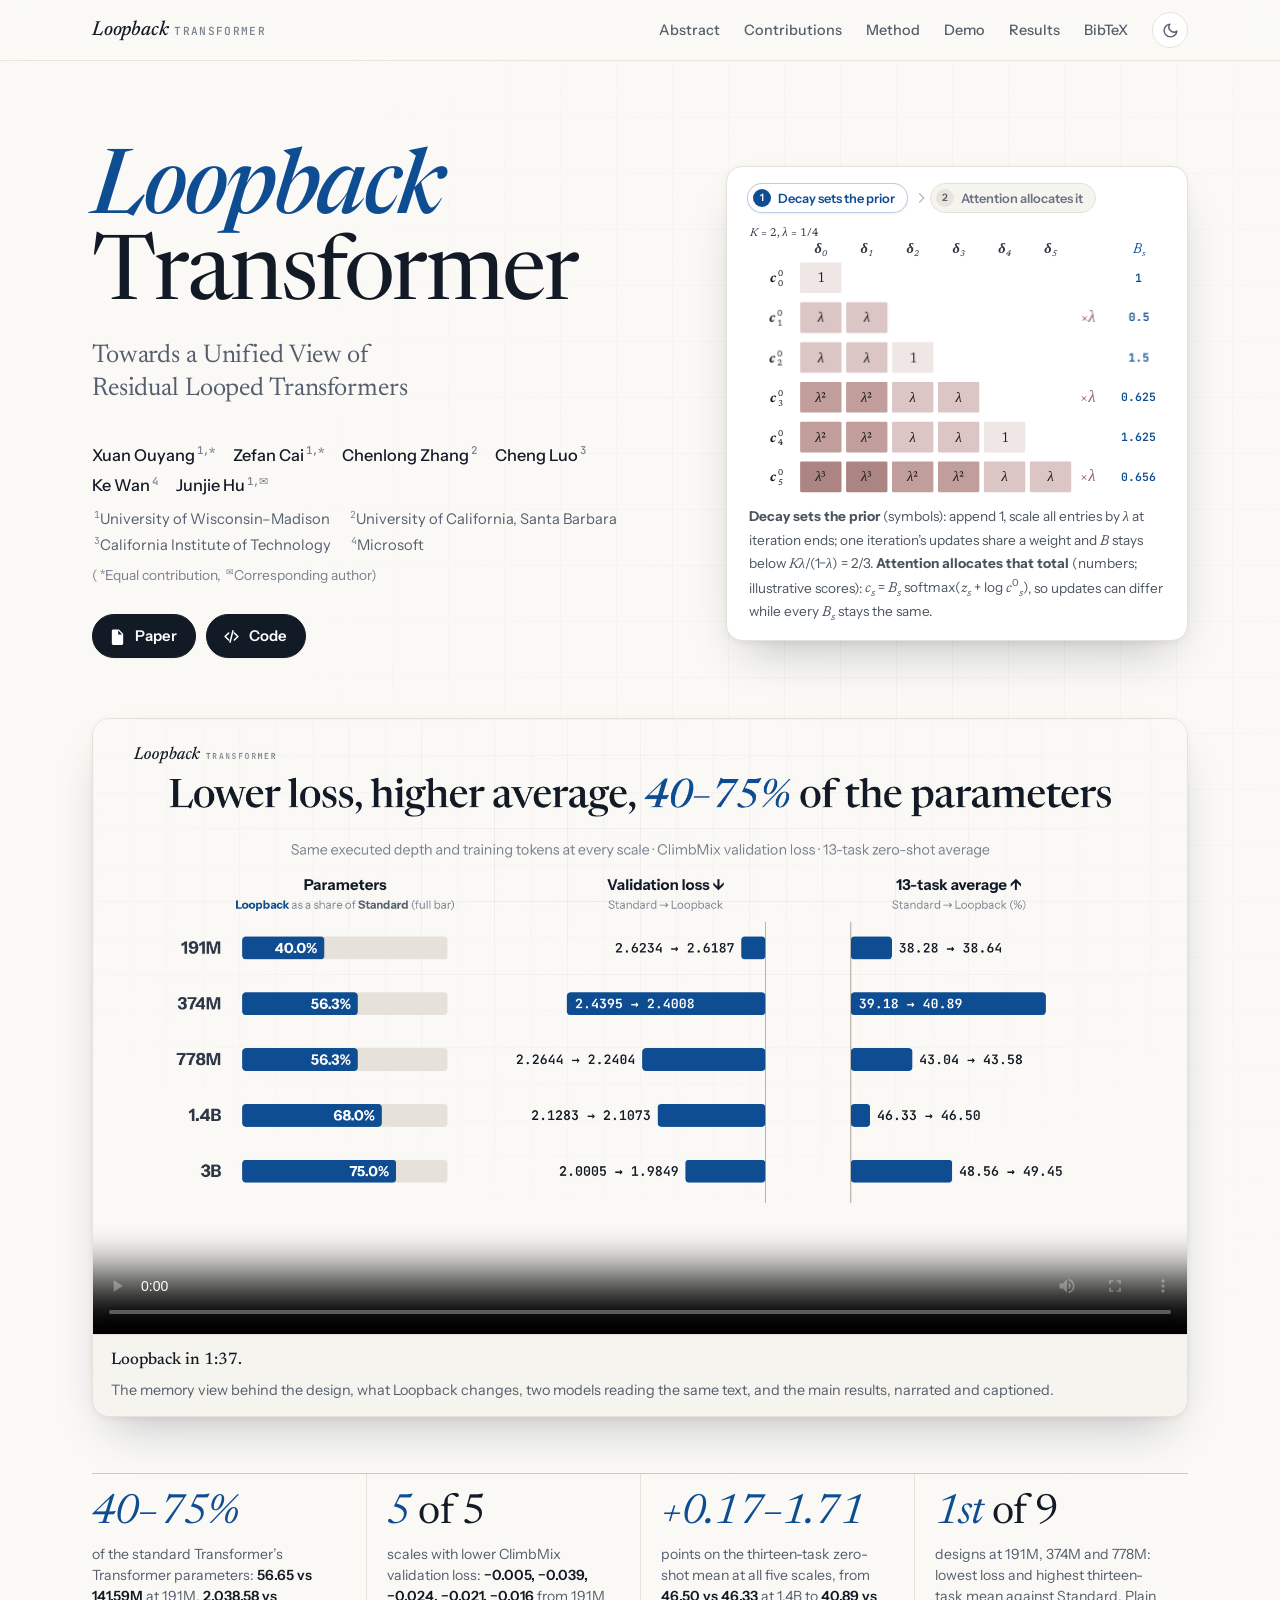
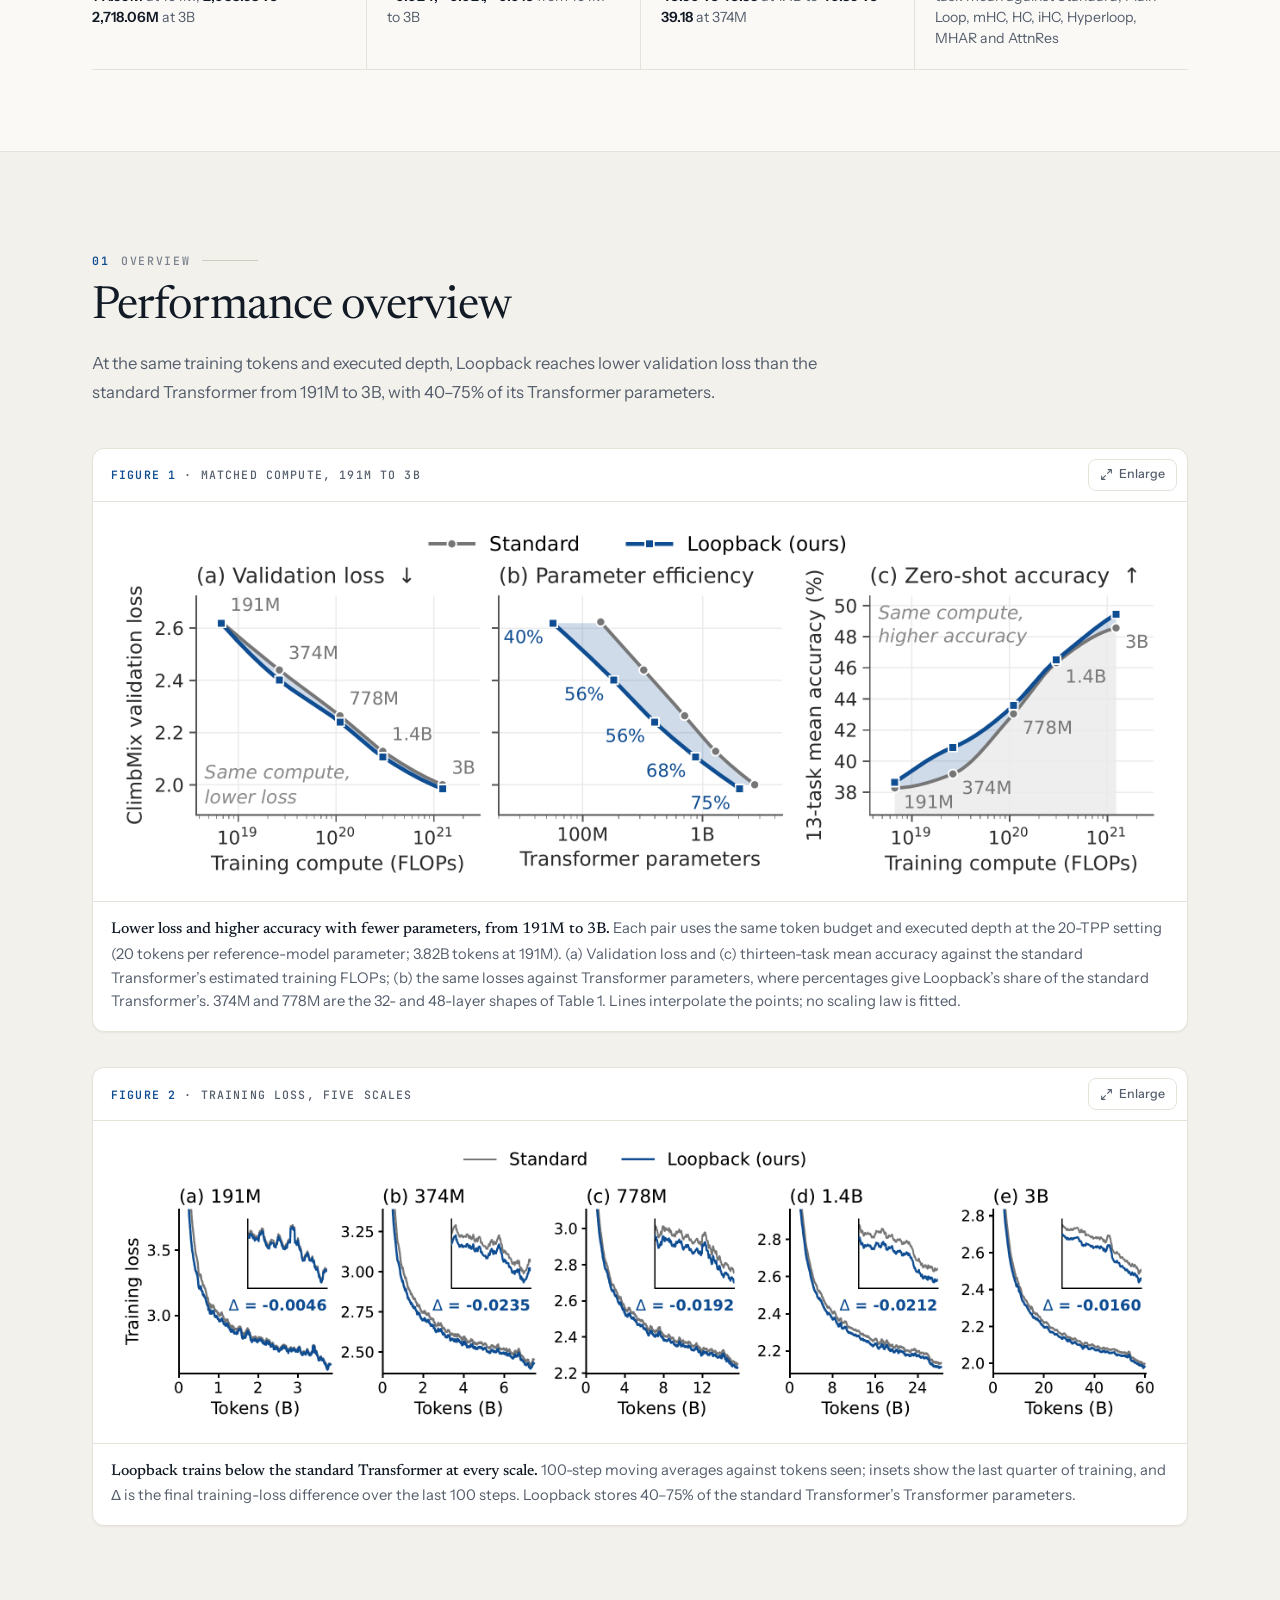
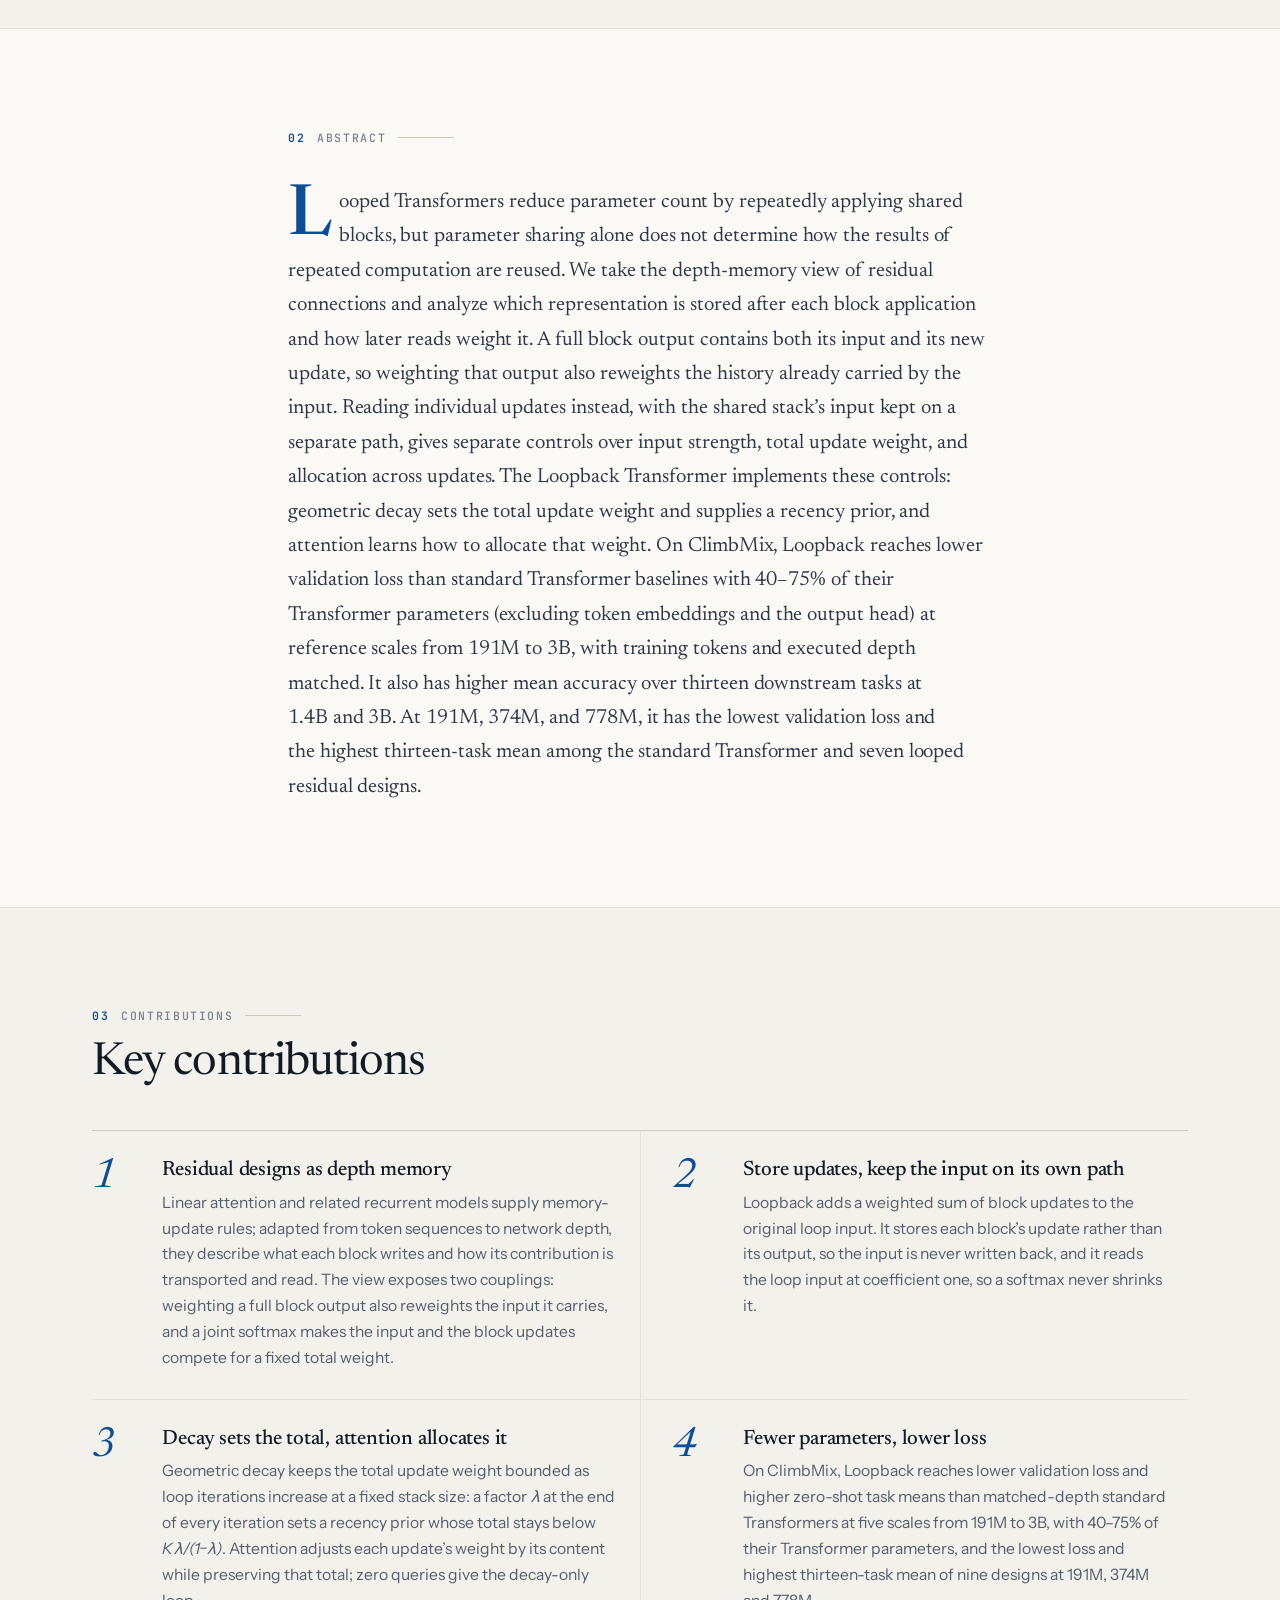
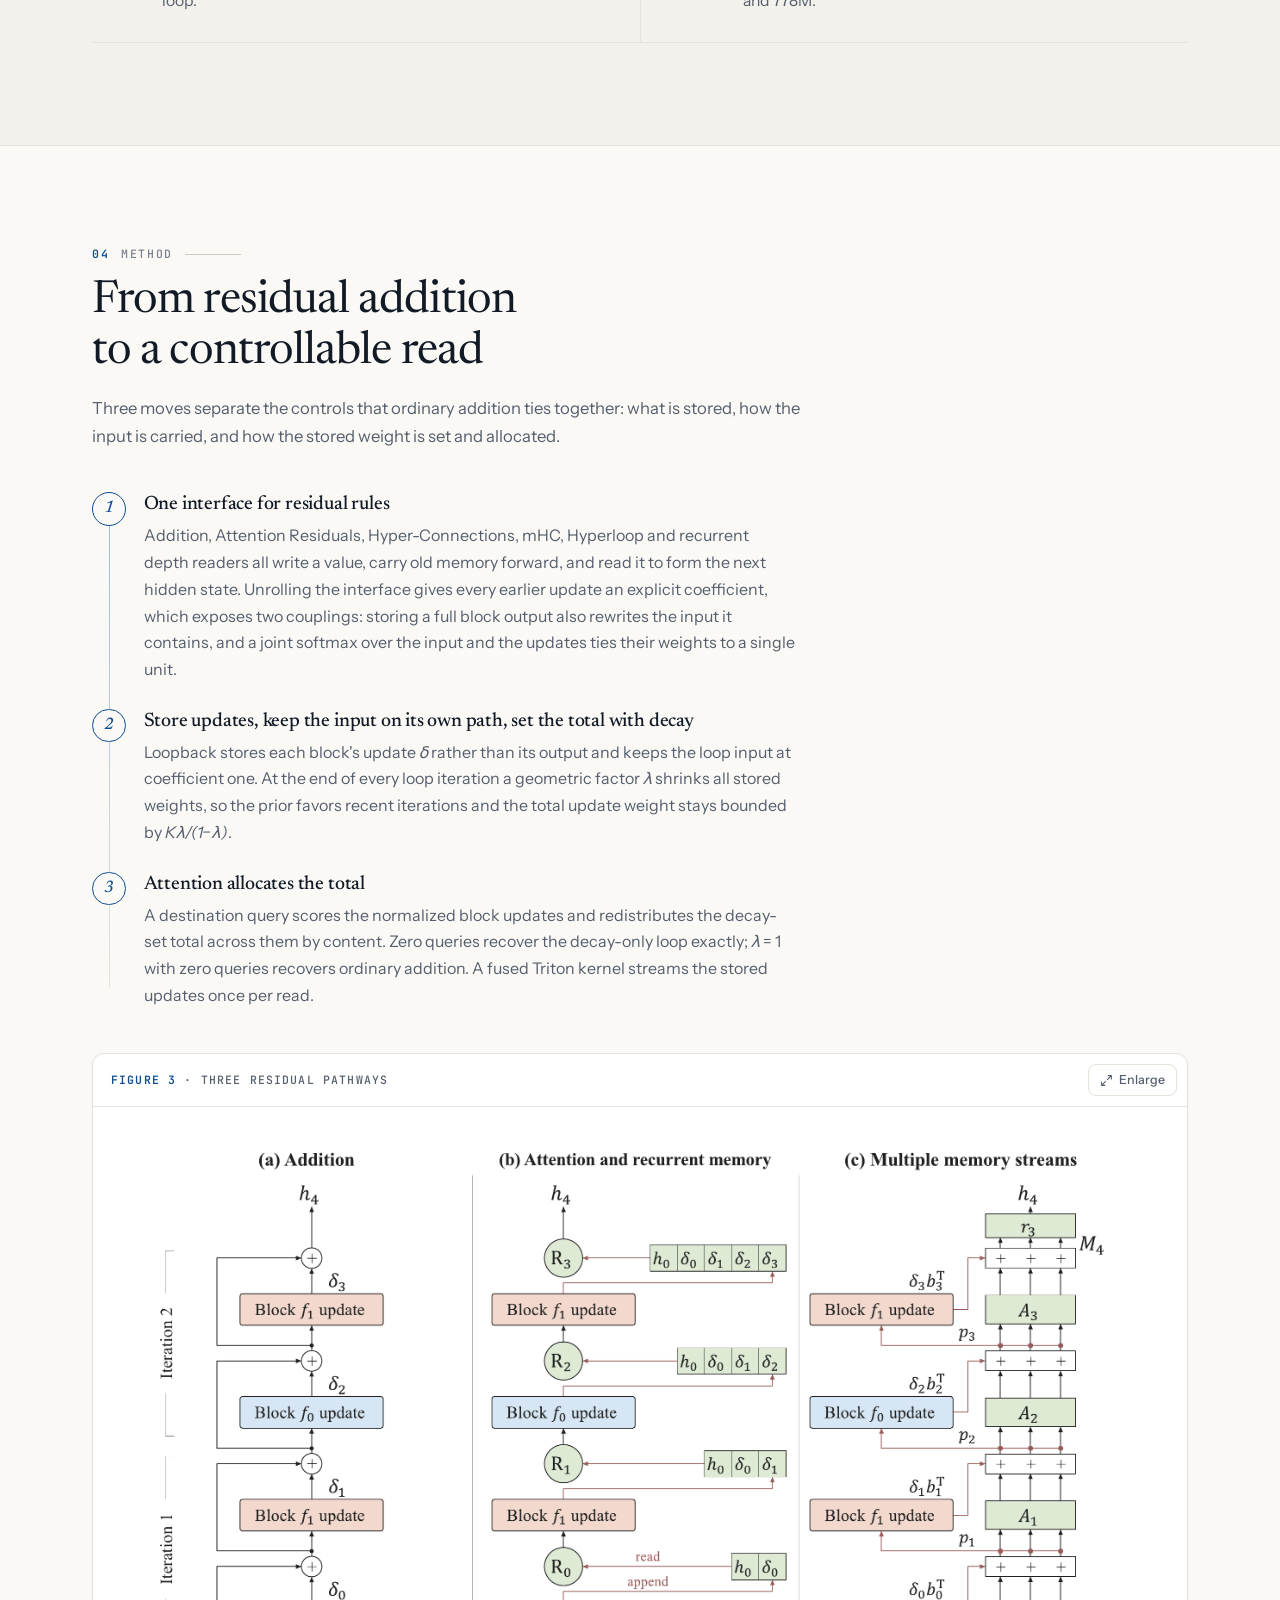
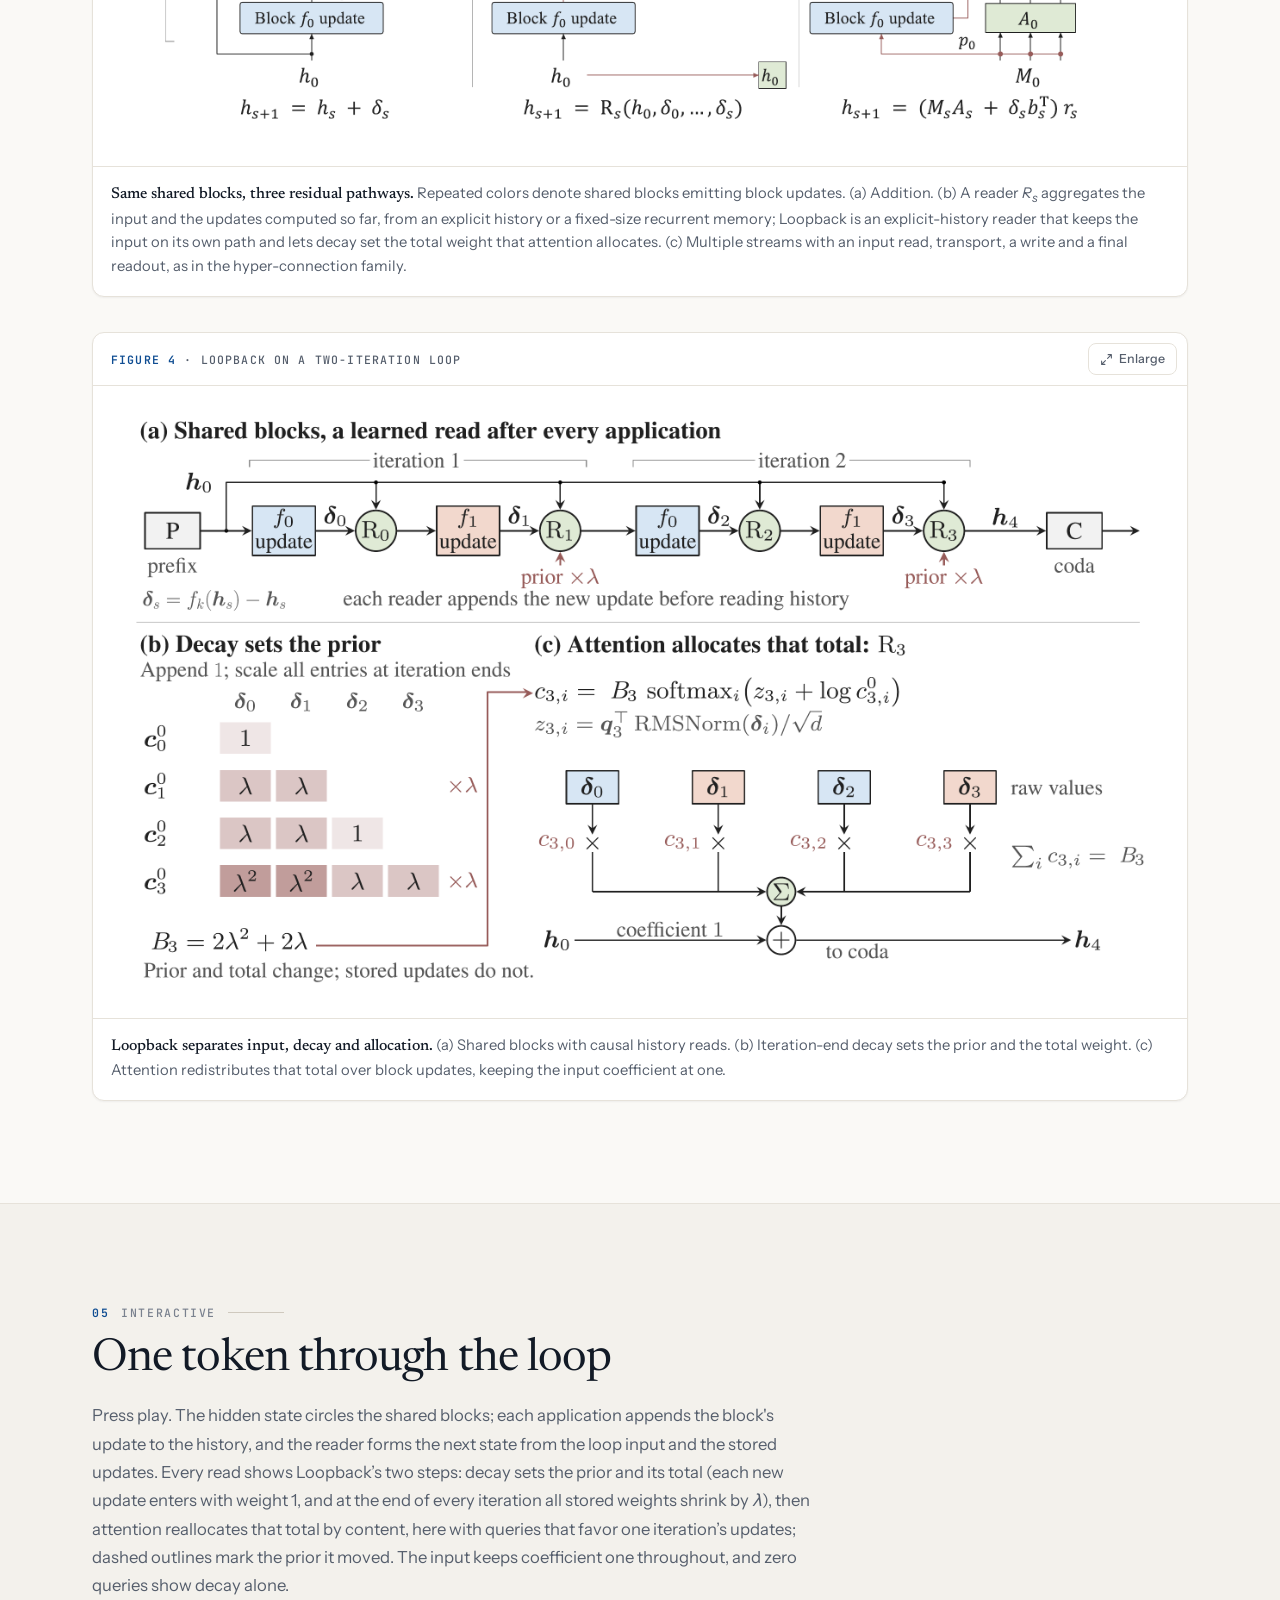
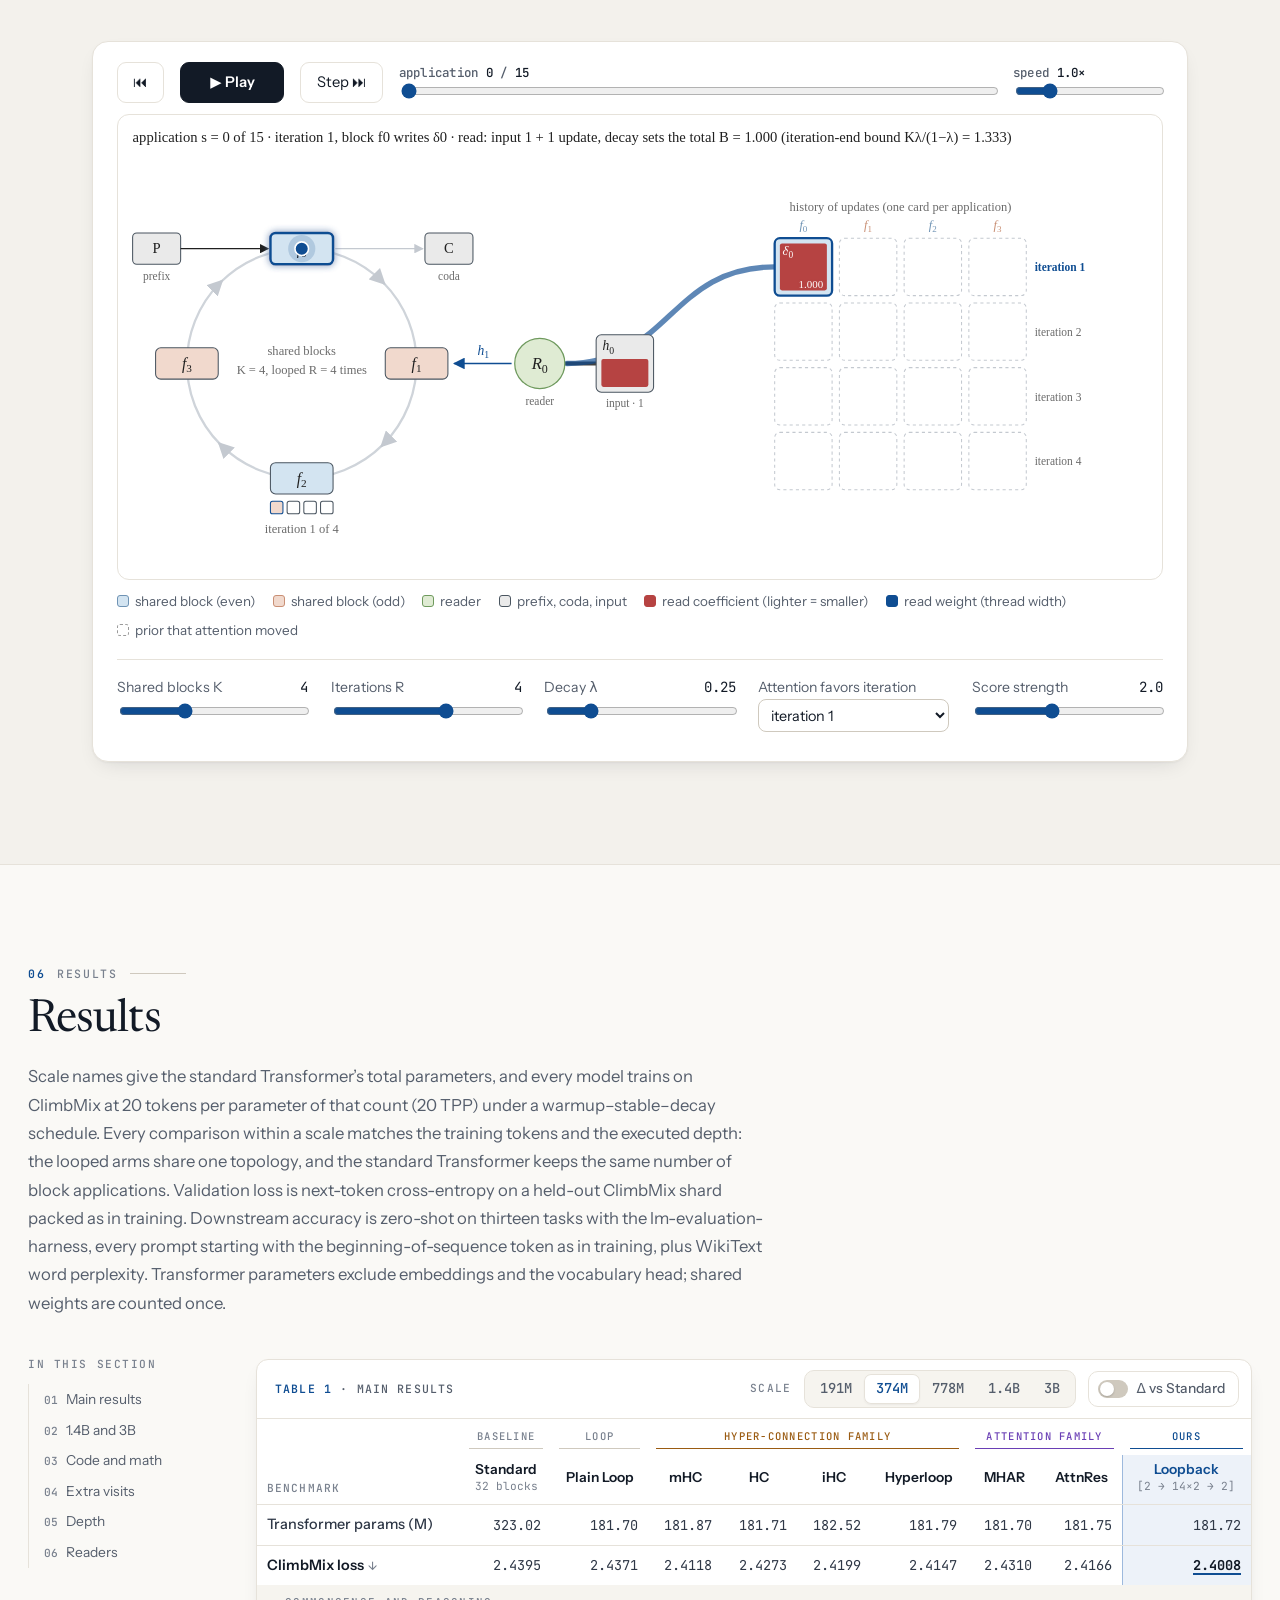
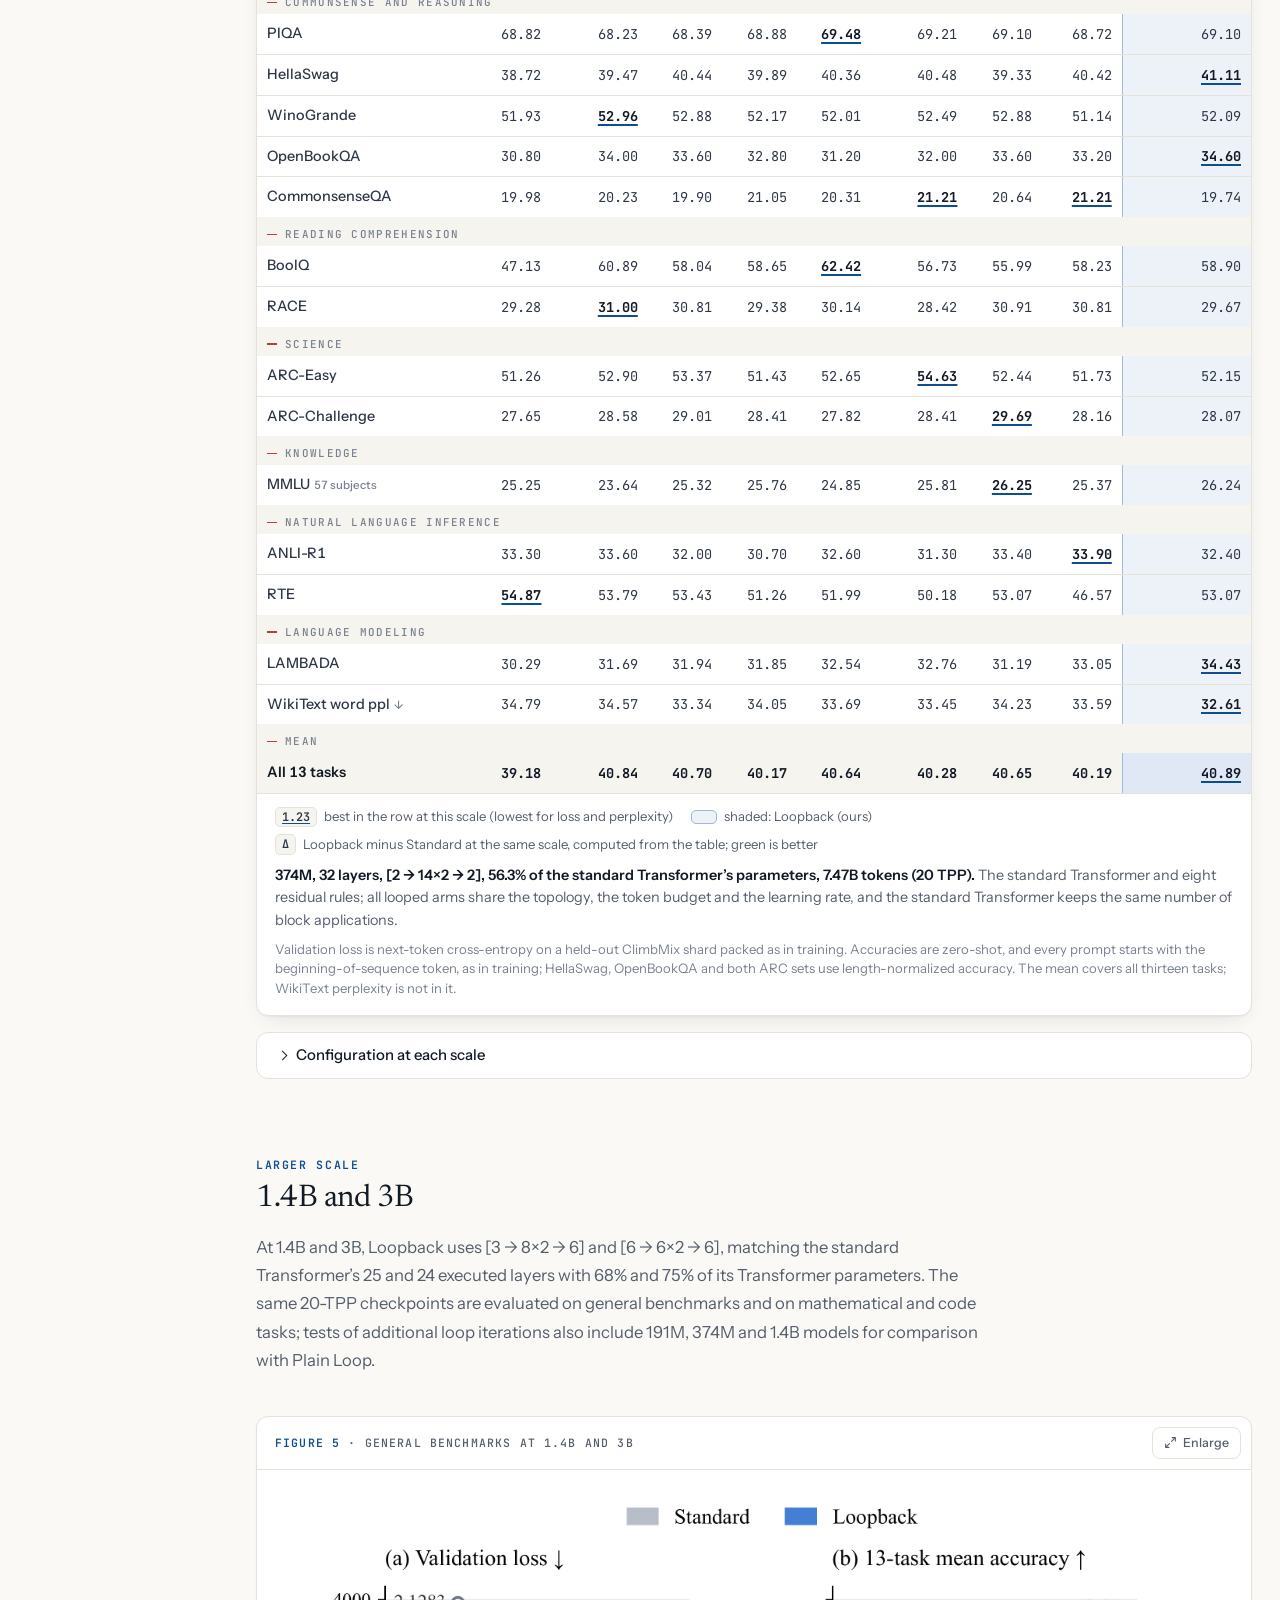
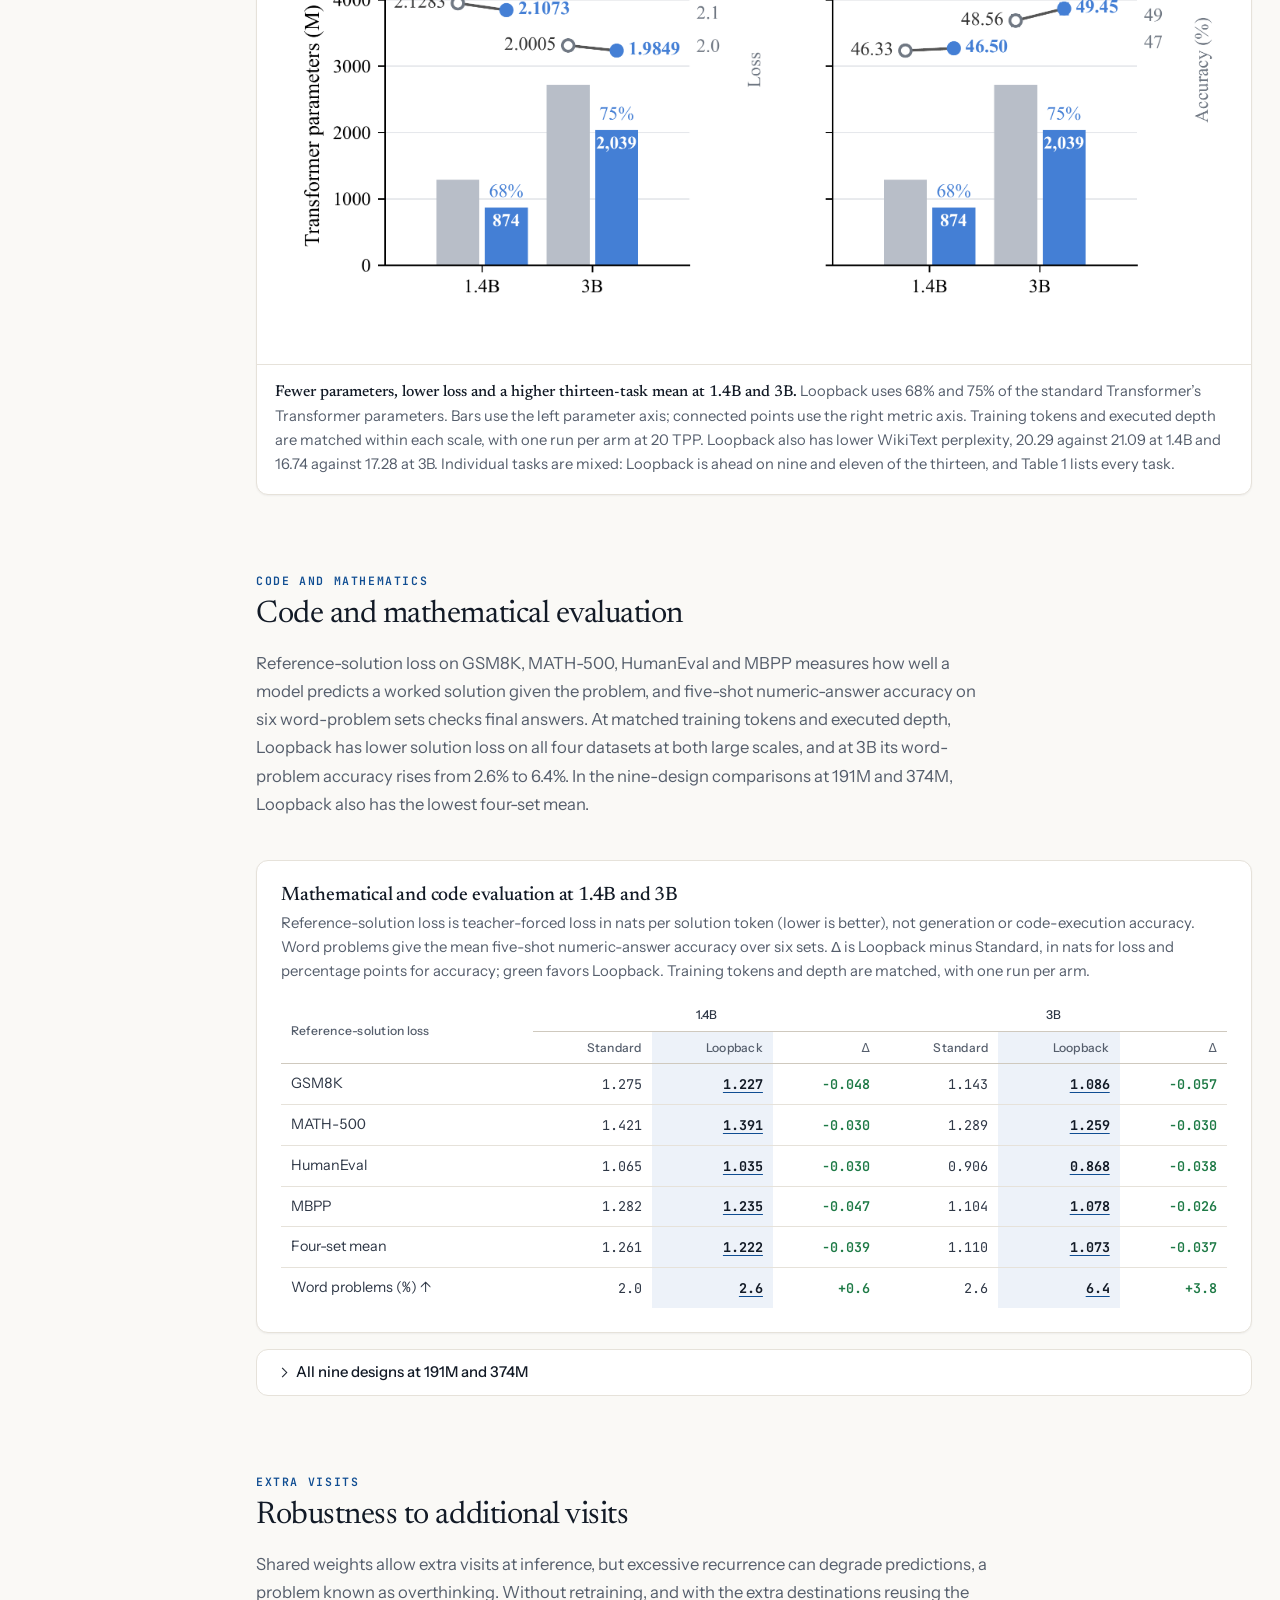
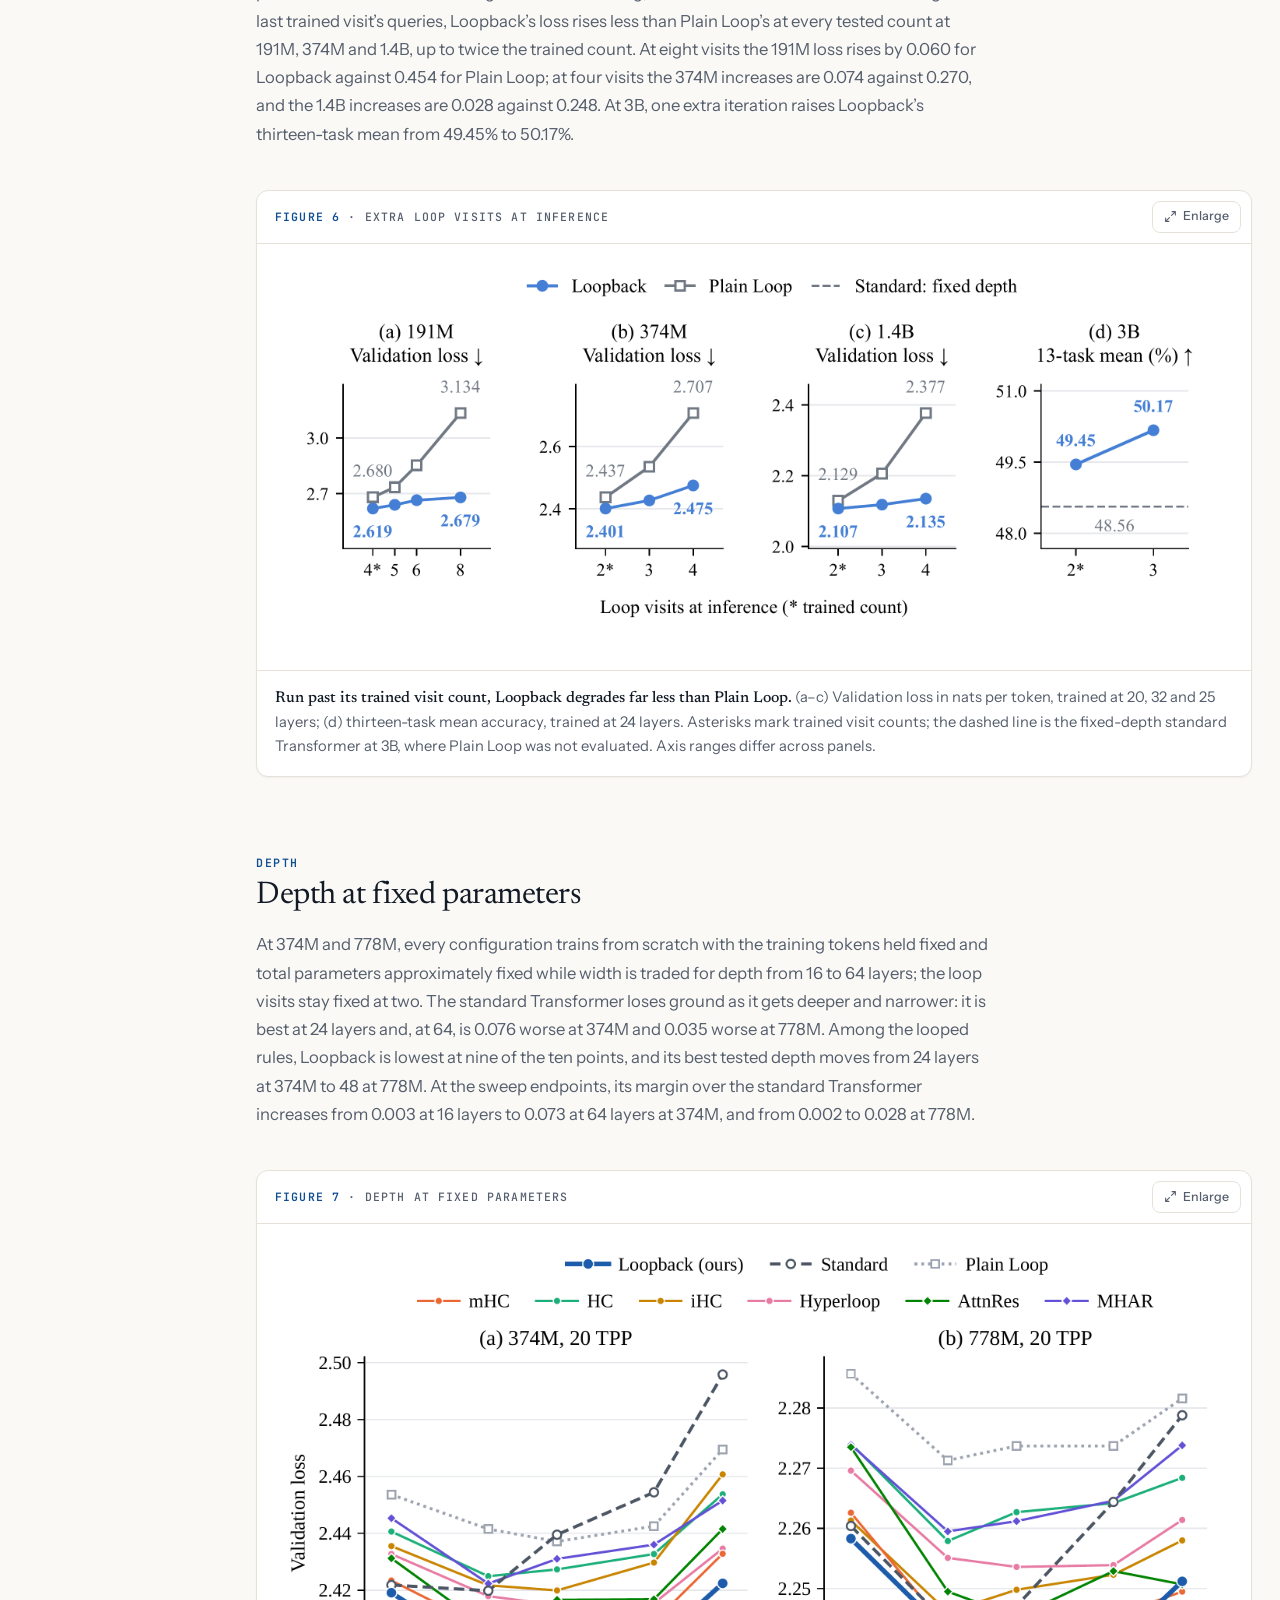
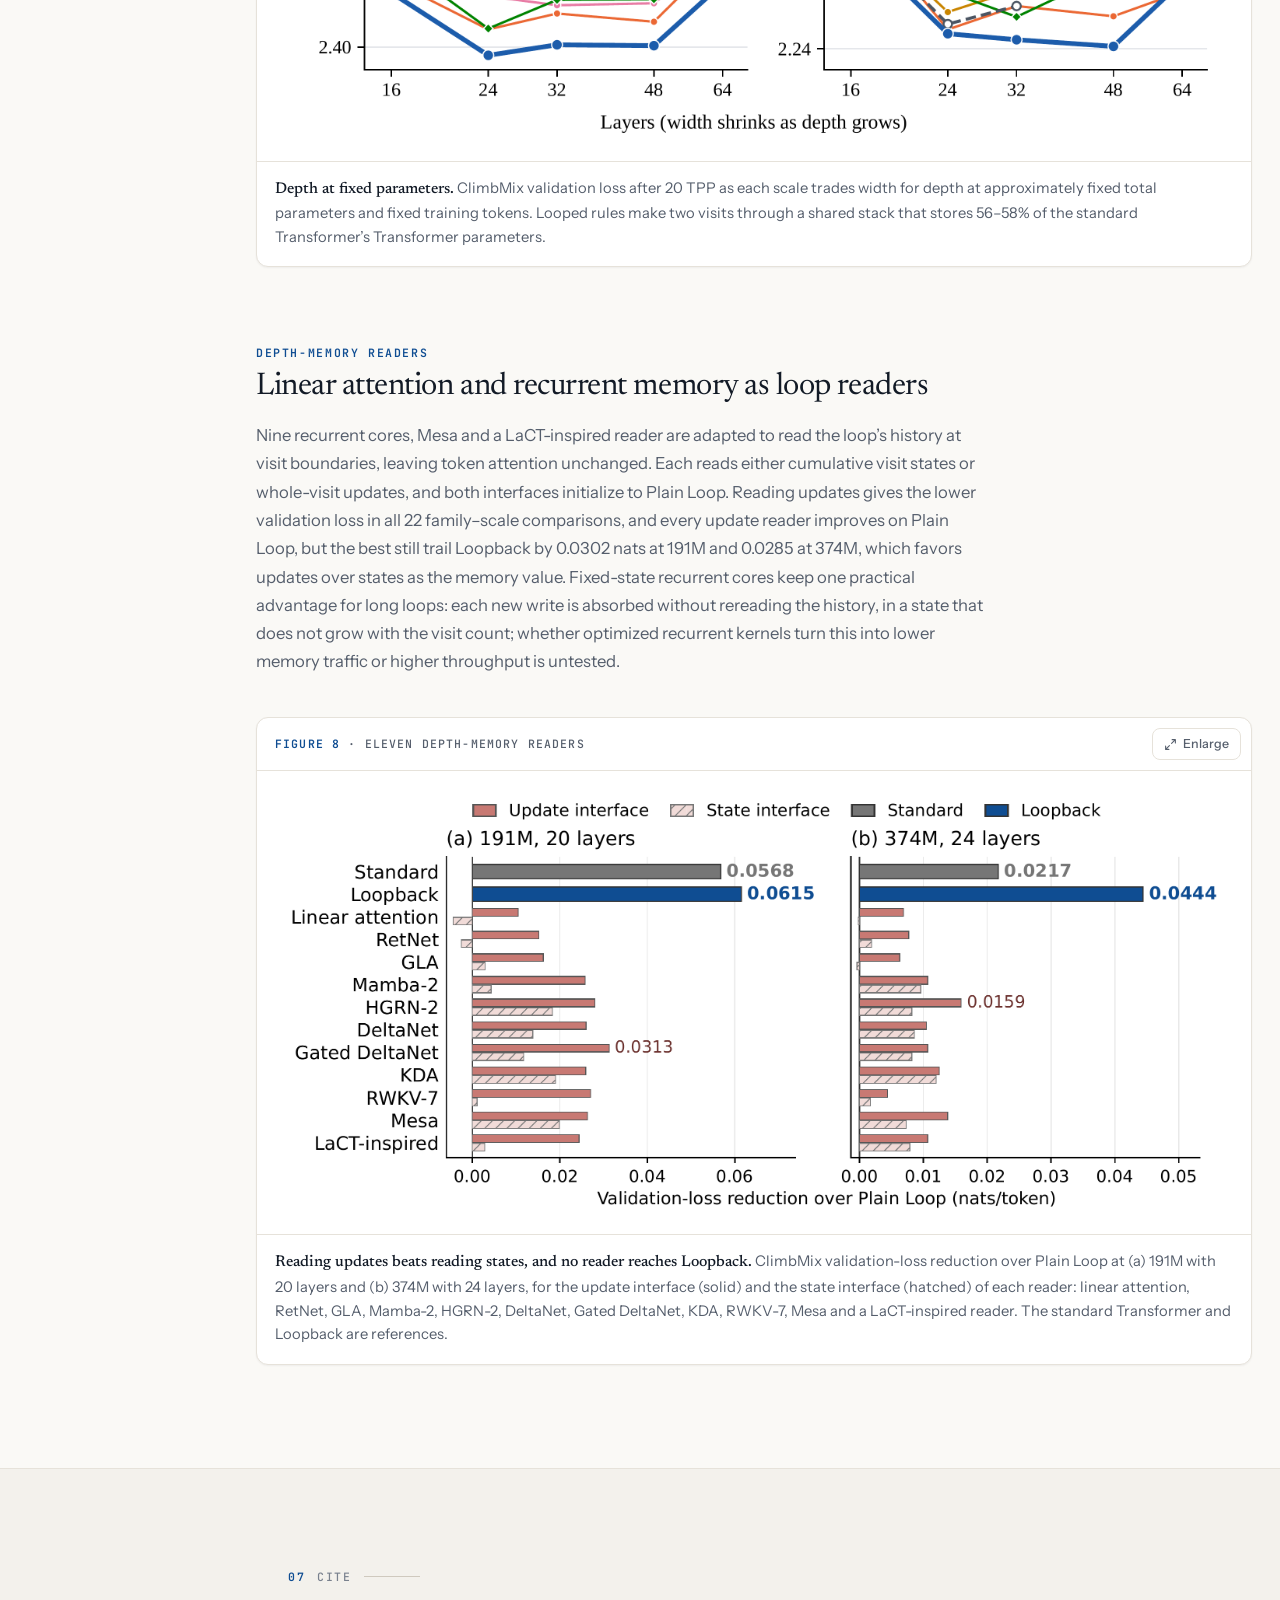
==== index.html @ ac8e5102 "Video: insight first, 96.5 s cut -- two new scenes lead: one memory over tokens and over depth (line" ====
<!doctype html>
<html lang="en">
<head>
<meta charset="utf-8">
<meta name="viewport" content="width=device-width, initial-scale=1, viewport-fit=cover">
<meta name="description" content="Loopback Transformer: a looped Transformer that stores block updates, keeps the input on its own path, and lets decay set the total update weight while attention allocates it. Lower validation loss than standard Transformers from 191M to 3B with 40-75% of their Transformer parameters, at matched training tokens and executed depth.">
<meta name="color-scheme" content="light dark">
<meta property="og:type" content="website">
<meta property="og:title" content="Loopback Transformer: Towards a Unified View of Residual Looped Transformers">
<meta property="og:description" content="Store block updates, keep the input on its own path, let decay set the total update weight and attention allocate it.">
<meta property="og:url" content="https://yancyou.github.io/Loopback_page/">
<meta property="og:image" content="https://yancyou.github.io/Loopback_page/videos/loopback_promo_poster.jpg">
<meta property="og:image:width" content="1920">
<meta property="og:image:height" content="1080">
<meta name="twitter:card" content="summary_large_image">
<meta name="twitter:image" content="https://yancyou.github.io/Loopback_page/videos/loopback_promo_poster.jpg">
<script>try{var t=localStorage.getItem("lb-theme");if(t==="dark"||t==="light"){document.documentElement.setAttribute("data-theme",t);}}catch(e){}</script>
<title>Loopback Transformer</title>
<link rel="preconnect" href="https://fonts.googleapis.com">
<link rel="preconnect" href="https://fonts.gstatic.com" crossorigin>
<link rel="stylesheet" href="https://fonts.googleapis.com/css2?family=Newsreader:ital,opsz,wght@0,6..72,300..600;1,6..72,300..600&family=Instrument+Sans:wght@400..700&family=JetBrains+Mono:wght@400..600&display=swap">
<style>
/* Loopback Transformer project page.
   Identity: the paper's own diagrams. A warm paper ground, ink text and the paper's navy for Loopback; the rose of the read
   coefficients for decay; the pale blue, peach and green of shared blocks and readers as small tints. Newsreader (a serif with
   optical sizes) sets titles and the abstract, Instrument Sans the running text, JetBrains Mono every number. Figures, tables
   and the demo sit on a white "paper" surface that is never themed, so the paper's figures keep their colours in dark mode. */
:root {
  --bg: #faf9f6;
  --bg-subtle: #f3f1ec;
  --surface: #ffffff;
  --surface-2: #f6f4ef;
  --border: #e6e2da;
  --border-strong: #cfc9be;
  --paper: #ffffff;
  --text: #121a26;
  --text-2: #2e3746;
  --text-3: #555e6c;
  --text-muted: #79818e;
  --brand: #0f4d92;
  --brand-hover: #0a3a70;
  --brand-soft: #e7eef7;
  --brand-ring: #9db9dd;
  --accent: #0f4d92;
  --accent-soft: #e9f0f8;
  --ours-col: #edf2f9;
  --ours-col-strong: #dfe8f4;
  --rose: #b64342;
  --rose-soft: #f7e7e5;
  --blk-a: #d3e4f1;
  --blk-b: #f1d9cd;
  --blk-r: #dfebd3;
  --pill-bg: #121a26;
  --pill-ink: #ffffff;
  --pill-hover: #0f4d92;
  --fam-hc: #9a5b12;
  --fam-attn: #6a3fb5;
  --pos: #1e7a46;
  --neg: #b42318;
  --tip-bg: #121a26;
  --tip-ink: #f6f4ef;
  --code-bg: #111821;
  --code-ink: #dfe6ef;
  --shadow-sm: 0 1px 2px rgba(18, 26, 38, .05);
  --shadow-md: 0 1px 2px rgba(18, 26, 38, .04), 0 8px 22px -10px rgba(18, 26, 38, .16);
  --shadow-lg: 0 2px 6px rgba(18, 26, 38, .05), 0 24px 48px -20px rgba(18, 26, 38, .28);
  --font-display: "Newsreader", "Iowan Old Style", "Palatino Linotype", Palatino, Georgia, serif;
  --font-body: "Instrument Sans", system-ui, -apple-system, "Segoe UI", Roboto, "Helvetica Neue", Arial, sans-serif;
  --font-mono: "JetBrains Mono", ui-monospace, SFMono-Regular, Menlo, Consolas, "Liberation Mono", monospace;
  --w-text: 44rem;
  --w-wide: 72rem;
  --gutter: 16px;
  --r-card: 12px;
  --r-btn: 10px;
  --section-pad: clamp(4rem, 8vw, 6.5rem);
  --dur: 180ms;
  color-scheme: light;
}
@media (prefers-color-scheme: dark) {
  :root:not([data-theme="light"]) {
    --bg: #0c1119; --bg-subtle: #10161f; --surface: #151c27; --surface-2: #1a2230;
    --border: #263142; --border-strong: #3a475c; --paper: #ffffff;
    --text: #eef1f5; --text-2: #cbd3de; --text-3: #a4afbe; --text-muted: #8591a2;
    --brand: #86b4ea; --brand-hover: #aecdf3; --brand-soft: rgba(110, 160, 225, .14); --brand-ring: #3e6fae;
    --accent: #86b4ea; --accent-soft: rgba(110, 160, 225, .14); --ours-col: #17233a; --ours-col-strong: #1d2c47;
    --rose: #e8908b; --rose-soft: rgba(232, 144, 139, .14);
    --blk-a: #2a3d52; --blk-b: #4a3329; --blk-r: #2f4226;
    --pill-bg: #eef1f5; --pill-ink: #0c1119; --pill-hover: #c9dcf3;
    --fam-hc: #e3a25a; --fam-attn: #b79cf0;
    --pos: #5fd38d; --neg: #f2867e;
    --tip-bg: #eef1f5; --tip-ink: #0c1119;
    --code-bg: #0a0f16; --code-ink: #dfe6ef;
    --shadow-sm: 0 1px 2px rgba(0, 0, 0, .35); --shadow-md: 0 2px 8px rgba(0, 0, 0, .4); --shadow-lg: 0 18px 40px -16px rgba(0, 0, 0, .6);
    color-scheme: dark;
  }
}
:root[data-theme="dark"] {
  --bg: #0c1119; --bg-subtle: #10161f; --surface: #151c27; --surface-2: #1a2230;
  --border: #263142; --border-strong: #3a475c; --paper: #ffffff;
  --text: #eef1f5; --text-2: #cbd3de; --text-3: #a4afbe; --text-muted: #8591a2;
  --brand: #86b4ea; --brand-hover: #aecdf3; --brand-soft: rgba(110, 160, 225, .14); --brand-ring: #3e6fae;
  --accent: #86b4ea; --accent-soft: rgba(110, 160, 225, .14); --ours-col: #17233a; --ours-col-strong: #1d2c47;
  --rose: #e8908b; --rose-soft: rgba(232, 144, 139, .14);
  --blk-a: #2a3d52; --blk-b: #4a3329; --blk-r: #2f4226;
  --pill-bg: #eef1f5; --pill-ink: #0c1119; --pill-hover: #c9dcf3;
  --fam-hc: #e3a25a; --fam-attn: #b79cf0;
  --pos: #5fd38d; --neg: #f2867e;
  --tip-bg: #eef1f5; --tip-ink: #0c1119;
  --code-bg: #0a0f16; --code-ink: #dfe6ef;
  --shadow-sm: 0 1px 2px rgba(0, 0, 0, .35); --shadow-md: 0 2px 8px rgba(0, 0, 0, .4); --shadow-lg: 0 18px 40px -16px rgba(0, 0, 0, .6);
  color-scheme: dark;
}

*, *::before, *::after { box-sizing: border-box; }
html { scroll-behavior: smooth; scroll-padding-top: calc(76px + env(safe-area-inset-top, 0px)); -webkit-text-size-adjust: 100%; }
body { margin: 0; background: var(--bg); color: var(--text-2); font: 400 1.0625rem/1.65 var(--font-body); -webkit-font-smoothing: antialiased; text-rendering: optimizeLegibility; }
img, svg { max-width: 100%; height: auto; }
a { color: var(--brand); text-decoration: none; }
a:hover { color: var(--brand-hover); text-decoration: underline; text-decoration-thickness: 1px; text-underline-offset: 3px; }
h1, h2, h3, h4 { font-family: var(--font-display); color: var(--text); margin: 0; text-wrap: balance; font-weight: 500; letter-spacing: -.012em; line-height: 1.12; font-optical-sizing: auto; }
p { margin: 0; }
p + p { margin-top: 1em; }
strong { color: var(--text); font-weight: 600; }
i, em { font-style: italic; }
button { font: inherit; color: inherit; }
:focus-visible { outline: 2px solid var(--brand); outline-offset: 3px; border-radius: 4px; }
::selection { background: var(--brand-soft); }
.sr-only { position: absolute; width: 1px; height: 1px; padding: 0; margin: -1px; overflow: hidden; clip: rect(0 0 0 0); white-space: nowrap; border: 0; }
.num, .mono { font-family: var(--font-mono); font-variant-numeric: tabular-nums; }

.wrap { width: 100%; max-width: var(--w-wide); margin-inline: auto; padding-left: max(var(--gutter), env(safe-area-inset-left, 0px)); padding-right: max(var(--gutter), env(safe-area-inset-right, 0px)); }
.wrap--text { max-width: calc(var(--w-text) + 2 * var(--gutter)); }
@media (min-width: 640px) { :root { --gutter: 28px; } }

/* ---------------------------------------------------------------- nav */
body::before { content: ""; position: fixed; inset: 0 0 auto; height: env(safe-area-inset-top, 0px); z-index: 41; background: var(--bg); }
.nav { position: sticky; top: env(safe-area-inset-top, 0px); z-index: 40; background: color-mix(in srgb, var(--bg) 84%, transparent); backdrop-filter: saturate(150%) blur(12px); -webkit-backdrop-filter: saturate(150%) blur(12px); border-bottom: 1px solid color-mix(in srgb, var(--border) 80%, transparent); }
.nav__inner { display: flex; align-items: center; gap: 14px; min-height: 60px; }
.nav__brand { display: inline-flex; align-items: baseline; gap: 6px; font: italic 500 1.28rem/1 var(--font-display); letter-spacing: -.01em; color: var(--text); white-space: nowrap; }
.nav__brand small { font: 500 .7rem/1 var(--font-mono); font-style: normal; letter-spacing: .12em; text-transform: uppercase; color: var(--text-muted); }
.nav__brand:hover { text-decoration: none; color: var(--brand); }
.nav__links { display: flex; align-items: center; gap: 4px; margin-left: auto; overflow-x: auto; scrollbar-width: none; -webkit-overflow-scrolling: touch; }
.nav__links::-webkit-scrollbar { display: none; }
.nav__links a { position: relative; padding: 9px 10px; color: var(--text-3); font: 500 .9rem/1 var(--font-body); white-space: nowrap; }
.nav__links a::after { content: ""; position: absolute; left: 10px; right: 10px; bottom: 3px; height: 1.5px; border-radius: 2px; background: var(--brand); transform: scaleX(0); transform-origin: left; transition: transform var(--dur); }
.nav__links a:hover { color: var(--text); text-decoration: none; }
.nav__links a[aria-current="true"] { color: var(--brand); }
.nav__links a[aria-current="true"]::after, .nav__links a:hover::after { transform: scaleX(1); }
.theme-btn { flex: none; display: inline-grid; place-items: center; width: 36px; height: 36px; border: 1px solid var(--border); border-radius: 999px; background: var(--surface); cursor: pointer; color: var(--text-3); transition: color var(--dur), border-color var(--dur); }
.theme-btn:hover { color: var(--brand); border-color: var(--brand-ring); }
.theme-btn svg { width: 17px; height: 17px; }
.theme-btn .ico-moon { display: block; } .theme-btn .ico-sun { display: none; }
:root[data-theme="dark"] .theme-btn .ico-moon { display: none; } :root[data-theme="dark"] .theme-btn .ico-sun { display: block; }
@media (prefers-color-scheme: dark) { :root:not([data-theme="light"]) .theme-btn .ico-moon { display: none; } :root:not([data-theme="light"]) .theme-btn .ico-sun { display: block; } }

/* ---------------------------------------------------------------- hero */
.hero { position: relative; padding-block: clamp(2.75rem, 7vw, 5.5rem) clamp(2.5rem, 5vw, 4rem); overflow: hidden; }
.hero::before { content: ""; position: absolute; inset: 0; pointer-events: none;
  background:
    linear-gradient(to right, color-mix(in srgb, var(--border) 55%, transparent) 1px, transparent 1px) 0 0 / 56px 56px,
    linear-gradient(to bottom, color-mix(in srgb, var(--border) 55%, transparent) 1px, transparent 1px) 0 0 / 56px 56px;
  -webkit-mask-image: radial-gradient(70% 80% at 70% 30%, #000 0%, transparent 72%); mask-image: radial-gradient(70% 80% at 70% 30%, #000 0%, transparent 72%); opacity: .7; }
.hero > .wrap { position: relative; }
.hero__grid { display: grid; gap: clamp(2rem, 5vw, 3.5rem); align-items: center; }
@media (min-width: 1000px) { .hero__grid { grid-template-columns: minmax(0, 1.25fr) minmax(0, 1fr); } }
.hero__copy { min-width: 0; }
.hero__meta { display: flex; flex-wrap: wrap; align-items: center; gap: 8px 14px; margin-bottom: 1.4rem; color: var(--text-muted); font: 500 .74rem/1.2 var(--font-mono); letter-spacing: .12em; text-transform: uppercase; }
.hero__meta span + span::before { content: ""; display: inline-block; width: 4px; height: 4px; margin-right: 14px; vertical-align: 2px; border-radius: 50%; background: var(--border-strong); }
.title { font-size: clamp(3rem, 7.4vw, 5.6rem); font-weight: 400; line-height: .96; letter-spacing: -.028em; }
.title .grad { display: block; font-style: italic; font-weight: 500; color: var(--brand); }
.subtitle { margin-top: 1.2rem; max-width: 30ch; font: 400 clamp(1.25rem, 2.3vw, 1.6rem)/1.3 var(--font-display); color: var(--text-3); text-wrap: balance; letter-spacing: -.005em; }
.authors { display: flex; flex-wrap: wrap; gap: 4px 18px; margin-top: clamp(1.6rem, 3vw, 2.2rem); font-size: 1.02rem; line-height: 1.6; color: var(--text); }
.authors span { white-space: nowrap; font-weight: 500; }
.authors a { color: var(--text); background: linear-gradient(var(--brand), var(--brand)) 0 100% / 0 1.5px no-repeat; transition: background-size var(--dur), color var(--dur); }
.authors a:hover { color: var(--brand); text-decoration: none; background-size: 100% 1.5px; }
.authors sup, .affils sup, .note sup { font-size: .66em; color: var(--text-muted); margin-left: 2px; font-family: var(--font-mono); }
.affils { display: flex; flex-wrap: wrap; gap: 2px 18px; margin-top: .55rem; color: var(--text-3); font-size: .92rem; line-height: 1.6; }
.affils span { white-space: nowrap; }
.note { margin-top: .4rem; color: var(--text-muted); font-size: .86rem; }
.links { display: flex; flex-wrap: wrap; gap: 10px; margin-top: 1.7rem; }
.pill { display: inline-flex; align-items: center; gap: 9px; min-height: 44px; padding: 0 18px 0 16px; border: 1px solid var(--text); border-radius: 999px; background: var(--pill-bg); color: var(--pill-ink); font: 600 .93rem/1 var(--font-body); box-shadow: var(--shadow-sm); transition: background-color var(--dur), transform var(--dur), box-shadow var(--dur); }
.pill:hover { background: var(--pill-hover); color: var(--pill-ink); text-decoration: none; transform: translateY(-1px); box-shadow: var(--shadow-md); }
.pill svg { width: 17px; height: 17px; }
.pill--soon { cursor: default; background: transparent; color: var(--text); border-color: var(--border-strong); box-shadow: none; }
.pill--soon:hover { background: transparent; color: var(--text); transform: none; box-shadow: none; }
.pill__soon { margin-left: 2px; padding: 4px 7px; border-radius: 6px; background: var(--surface-2); color: var(--text-muted); font: 600 .64rem/1 var(--font-mono); letter-spacing: .1em; text-transform: uppercase; }

/* the hero card next to the title: Loopback's read weights for K = 2 over three iterations (the paper's Figure 4b, extended),
   cycling between the decay prior and attention's reallocation (page.js toggles .is-attn; a click on a tab pins that state).
   The card is drawn on the light paper in both themes, like the figures, so its colours are fixed. */
.prior-card { position: relative; margin: 0; padding: 16px 18px 14px; border: 1px solid var(--border); border-radius: 16px; background: var(--paper); box-shadow: var(--shadow-lg); min-width: 0; }
.prior-card__head { display: flex; align-items: center; justify-content: space-between; flex-wrap: wrap; gap: 8px 12px; margin: 0 2px 2px; }
/* the two steps of every read, lit in turn as the card plays (not controls) */
.prior-steps { display: flex; flex-wrap: wrap; align-items: center; gap: 6px 22px; margin: 0; padding: 0; list-style: none; }
.prior-step { position: relative; display: inline-flex; align-items: center; gap: 7px; padding: 5px 12px 5px 5px; border: 1px solid #e4e1d9; border-radius: 999px; background: #f6f4ef; color: #6b7280; font: 600 .8rem/1.2 var(--font-body); white-space: nowrap; transition: color .35s ease, background-color .35s ease, border-color .35s ease, box-shadow .35s ease; }
.prior-step + .prior-step::before { content: ""; position: absolute; left: -15px; top: 50%; width: 7px; height: 7px; border-top: 1.6px solid #a3abb5; border-right: 1.6px solid #a3abb5; transform: translateY(-50%) rotate(45deg); }
.prior-step__n { display: inline-grid; place-items: center; width: 18px; height: 18px; border-radius: 50%; background: #e7e4dd; color: #5a6370; font-size: .64rem; letter-spacing: 0; transition: background-color .35s ease, color .35s ease; }
.prior-step.is-on { color: #0f4d92; background: #ffffff; border-color: rgba(15, 77, 146, .28); box-shadow: 0 1px 2px rgba(20, 30, 50, .08); }
.prior-step.is-on .prior-step__n { background: #0f4d92; color: #ffffff; }
.prior__params { font-size: 15px; fill: #2c3440 !important; }
.prior { display: block; width: 100%; height: auto; }
.prior text { font-family: var(--font-display); fill: #2c3440; }
.prior__col { font-size: 19px; font-style: italic; }
.prior__d { font-weight: 700; }   /* bold delta, as in the paper's figure */
.prior__col--b { fill: #0f4d92 !important; }
.prior__row-label { font-size: 19px; fill: #1c1c1c !important; }
.prior__c { font-weight: 700; font-style: italic; }   /* bold c with stacked indices, as in the paper */
/* the paper's shading: it deepens with every iteration-end decay (1 lightest); attention's weights take the shade of their decay depth */
.prior__cell { fill: var(--f); stroke: #0f4d92; stroke-width: 2.4; stroke-opacity: 0; }
.prior__val { font-size: 19px; fill: #1c1c1c !important; transform-box: fill-box; transform-origin: center; }
.prior__val--num { font-size: 15px; font-variant-numeric: tabular-nums; }
.prior__lam { font-style: italic; }
.prior__total { font-family: var(--font-mono) !important; font-size: 15px; font-weight: 600; fill: #0f4d92 !important; }
.prior__decay { font-size: 21px; fill: #975b59 !important; }   /* the figure's rose, as large as the cells' symbols */
.prior__bband { fill: #0f4d92; fill-opacity: .06; stroke: #0f4d92; stroke-opacity: .2; stroke-width: 1; opacity: 0; }
.prior__bnote { font-family: var(--font-mono) !important; font-size: 11px; letter-spacing: .1em; text-transform: uppercase; fill: #0f4d92 !important; opacity: 0; }
/* the switch: weights, values and row labels change row by row; the band marks the totals that attention leaves alone.
   A label that leaves fades out first and its replacement fades in after it (a transition takes the timing of the state it
   goes to), so the two never overlap. */
.prior__cell { transition: fill .6s cubic-bezier(.2, .7, .2, 1) calc(var(--d) * 80ms), stroke-opacity .5s ease calc(var(--d) * 80ms + .15s); }
.prior-card.is-attn .prior__cell { fill: var(--fa); }
.prior-card.is-attn .prior__cell--up { stroke-opacity: .85; }
/* attention phase: the prior symbol shrinks to the top of its cell and stays; attention's weight fades in under it after the
   symbol has moved (a transition takes the timing of the state it goes to); row labels swap c0_s -> c_s */
.prior__val--p { transition: transform .5s cubic-bezier(.2, .7, .2, 1) calc(var(--d) * 80ms), opacity .4s ease calc(var(--d) * 80ms); }
.prior-card.is-attn .prior__val--p:not(.prior__val--keep) { transform: translateY(-9.5px) scale(.62); opacity: .7; }
.prior__val--a { opacity: 0; transition: opacity .18s ease calc(var(--d) * 80ms); }
.prior-card.is-attn .prior__val--a { opacity: 1; transition: opacity .3s ease calc(var(--d) * 80ms + .3s); }
.prior__lab--p { transition: opacity .24s ease calc(var(--d) * 80ms + .2s); }
.prior__lab--a { opacity: 0; transition: opacity .18s ease calc(var(--d) * 80ms); }
.prior-card.is-attn .prior__lab--p { opacity: 0; transition: opacity .18s ease calc(var(--d) * 80ms); }
.prior-card.is-attn .prior__lab--a { opacity: 1; transition: opacity .24s ease calc(var(--d) * 80ms + .2s); }
.prior__bband, .prior__bnote { transition: opacity .5s ease .15s; }
.prior-card.is-attn .prior__bband, .prior-card.is-attn .prior__bnote { opacity: 1; }
.prior-card.is-live.is-build .prior__row { opacity: 0; animation: prior-in .55s cubic-bezier(.2, .7, .2, 1) forwards; animation-delay: calc(.25s + var(--d) * .3s); }
.prior-card.is-live.is-out .prior__row, .prior-card.is-live.is-out .prior__bband, .prior-card.is-live.is-out .prior__bnote { animation: prior-out .5s ease forwards; }
@keyframes prior-out { from { opacity: 1; } to { opacity: 0; } }
.prior-card.is-reset * { transition: none !important; }
@keyframes prior-in { from { opacity: 0; transform: translateY(6px); } to { opacity: 1; transform: none; } }
.prior-card figcaption { margin: 6px 4px 0; color: #4a5560; font-size: .85rem; line-height: 1.5; text-wrap: pretty; }
.prior-card figcaption i { font-family: var(--font-display); font-size: 1.05em; }
.prior-card figcaption sub, .prior-card figcaption sup { font-size: .72em; }
.prior-card .nowrap { white-space: nowrap; }

.hero__video { margin: clamp(2.5rem, 5vw, 3.75rem) 0 0; border-radius: 18px; background: var(--paper); border: 1px solid var(--border); box-shadow: var(--shadow-lg); overflow: hidden; }
.hero__video video { display: block; width: 100%; max-width: 100%; height: auto; aspect-ratio: 16 / 9; background: #faf9f6; }   /* the video is drawn on the light paper in both themes, like the figures */
.hero__video figcaption { display: flex; flex-wrap: wrap; align-items: baseline; gap: 6px 14px; padding: 13px 18px 15px; background: var(--surface-2); border-top: 1px solid var(--border); color: var(--text-3); font-size: .9rem; line-height: 1.5; text-wrap: pretty; }
.hero__video figcaption strong { color: var(--text); font-family: var(--font-display); font-weight: 500; font-size: 1.05rem; }

/* headline numbers under the hero */
.headline { margin-top: clamp(2.5rem, 5vw, 3.5rem); display: grid; grid-template-columns: repeat(auto-fit, minmax(min(100%, 15rem), 1fr)); border-top: 1px solid var(--border-strong); border-bottom: 1px solid var(--border); list-style: none; padding: 0; }
.headline li { padding: 18px 20px 20px 0; min-width: 0; }
.headline li + li { padding-left: 20px; border-left: 1px solid var(--border); }
@media (max-width: 999px) { .headline li + li { border-left: 0; padding-left: 0; border-top: 1px solid var(--border); } }
.headline__value { display: block; color: var(--text); font: 400 clamp(2rem, 3.6vw, 2.6rem)/1.05 var(--font-display); letter-spacing: -.02em; font-variant-numeric: lining-nums tabular-nums; }
.headline__value em { color: var(--brand); font-style: italic; }
.headline__label { display: block; margin-top: 8px; color: var(--text-3); font-size: .88rem; line-height: 1.5; text-wrap: pretty; }

/* ---------------------------------------------------------------- sections */
.section { padding-block: var(--section-pad); }
.section--tint { background: var(--bg-subtle); border-block: 1px solid var(--border); }
.section__head { max-width: 46rem; margin: 0 0 clamp(1.8rem, 3.4vw, 2.6rem); }
.section__head--center { margin-inline: auto; text-align: center; }
.section__index { display: flex; align-items: center; gap: 12px; margin-bottom: 1rem; color: var(--text-muted); font: 500 .72rem/1 var(--font-mono); letter-spacing: .14em; text-transform: uppercase; }
.section__index b { color: var(--brand); font-weight: 600; }
.section__index::after { content: ""; flex: 0 0 56px; height: 1px; background: var(--border-strong); }
.section__head h2 { font-size: clamp(2rem, 3.8vw, 2.85rem); font-weight: 400; letter-spacing: -.02em; }
.section__head h3 { font-size: clamp(1.5rem, 2.6vw, 1.95rem); font-weight: 400; letter-spacing: -.015em; }
.eyebrow { display: block; margin-bottom: .7rem; color: var(--brand); font: 600 .72rem/1 var(--font-mono); letter-spacing: .14em; text-transform: uppercase; }
.lead { margin-top: 1rem; color: var(--text-3); font-size: 1.04rem; line-height: 1.7; text-wrap: pretty; max-width: 46rem; }
.lead--left { text-align: left; }
.prose { color: var(--text-2); }
.prose p { margin: 0 0 1.1em; }
.prose p:last-child { margin-bottom: 0; }
.abstract { font: 400 clamp(1.14rem, 1.8vw, 1.28rem)/1.68 var(--font-display); color: var(--text-2); letter-spacing: -.003em; text-wrap: pretty; hanging-punctuation: first; }
.abstract::first-letter { float: left; margin: .06em .1em 0 0; font-size: 3.4em; line-height: .82; font-weight: 500; color: var(--brand); }
.sub-head { margin-top: clamp(3.5rem, 7vw, 5rem); }

/* ---------------------------------------------------------------- contributions */
.contrib-grid { display: grid; gap: 0; grid-template-columns: minmax(0, 1fr); border-top: 1px solid var(--border-strong); }
@media (min-width: 760px) { .contrib-grid { grid-template-columns: repeat(2, minmax(0, 1fr)); } }
.contrib { position: relative; display: grid; grid-template-columns: 3.4rem minmax(0, 1fr); gap: 4px 16px; padding: clamp(20px, 2.6vw, 28px) clamp(4px, 1.4vw, 24px) clamp(20px, 2.6vw, 28px) 0; border-bottom: 1px solid var(--border); min-width: 0; }
@media (min-width: 760px) { .contrib:nth-child(even) { padding-left: clamp(16px, 2.6vw, 32px); border-left: 1px solid var(--border); } }
.contrib__n { font: italic 400 2.6rem/.9 var(--font-display); color: var(--brand); font-variant-numeric: lining-nums; }
.contrib h3 { font-size: 1.3rem; font-weight: 500; margin-bottom: .45rem; letter-spacing: -.01em; }
.contrib p { color: var(--text-3); font-size: .98rem; line-height: 1.65; }

/* ---------------------------------------------------------------- method steps (a loop of three moves) */
.steps-wrap { max-width: var(--w-text); margin: 0 0 clamp(2rem, 4vw, 2.75rem); }
.steps { position: relative; display: grid; gap: 1.6rem; counter-reset: step; margin: 0; padding: 0; list-style: none; }
.steps::before { content: ""; position: absolute; left: 1.05rem; top: 1.4rem; bottom: 1.4rem; width: 1px; background: linear-gradient(var(--brand-ring), var(--border)); }
.step { position: relative; display: grid; grid-template-columns: 2.1rem minmax(0, 1fr); gap: 18px; align-items: start; }
.step::before { counter-increment: step; content: counter(step); position: relative; display: grid; place-items: center; width: 2.1rem; height: 2.1rem; border: 1px solid var(--brand); border-radius: 999px; background: var(--bg); color: var(--brand); font: italic 500 1.05rem/1 var(--font-display); }
.section--tint .step::before { background: var(--bg-subtle); }
.step h4 { font-size: 1.22rem; font-weight: 500; margin: .15rem 0 .35rem; letter-spacing: -.01em; }
.step p { color: var(--text-3); font-size: 1rem; line-height: 1.68; }

/* ---------------------------------------------------------------- figure cards */
.fig { margin: 0; display: flex; flex-direction: column; border: 1px solid var(--border); border-radius: var(--r-card); background: var(--surface); box-shadow: var(--shadow-sm); overflow: hidden; min-width: 0; transition: box-shadow var(--dur), border-color var(--dur); }
.fig:hover { box-shadow: var(--shadow-md); border-color: var(--border-strong); }
.fig__head { display: flex; align-items: center; justify-content: space-between; gap: 10px; padding: 10px 10px 10px 18px; border-bottom: 1px solid var(--border); }
.fig__label { min-width: 0; color: var(--text-3); font: 500 .72rem/1.35 var(--font-mono); letter-spacing: .1em; text-transform: uppercase; }
.fig__label b { color: var(--brand); font-weight: 600; }
.fig__zoom { flex: none; display: inline-flex; align-items: center; gap: 6px; min-height: 32px; padding: 0 11px; border: 1px solid var(--border); border-radius: 8px; background: var(--surface); color: var(--text-3); font: 500 .78rem/1 var(--font-body); cursor: pointer; transition: color var(--dur), border-color var(--dur), background-color var(--dur); }
.fig__zoom:hover { color: var(--brand); border-color: var(--brand-ring); background: var(--brand-soft); }
.fig__zoom svg { width: 13px; height: 13px; }
.fig__media { flex: 1 1 auto; display: grid; place-items: center; padding: clamp(10px, 2vw, 22px) clamp(10px, 2.4vw, 30px); background: var(--paper); }
.fig__media img { width: 100%; height: auto; cursor: zoom-in; display: block; }
.fig__caption { padding: 15px 18px 17px; border-top: 1px solid var(--border); color: var(--text-3); font-size: .92rem; line-height: 1.62; text-wrap: pretty; }
.fig__caption strong { color: var(--text); font-family: var(--font-display); font-weight: 500; font-size: 1.06em; }
.fig-stack { display: grid; gap: clamp(1.4rem, 2.8vw, 2.2rem); }
.fig-stack--after { margin-top: clamp(1.4rem, 2.8vw, 2.2rem); }
.fig--narrow { max-width: none; }

/* ---------------------------------------------------------------- KPI tiles (results, efficiency) */
.kpis { display: grid; gap: 0; grid-template-columns: repeat(auto-fit, minmax(min(100%, 15rem), 1fr)); margin: 0 0 clamp(1.6rem, 3.4vw, 2.4rem); padding: 0; list-style: none; border: 1px solid var(--border); border-radius: var(--r-card); background: var(--surface); overflow: hidden; }
.kpi { padding: 18px 20px 20px; min-width: 0; border-right: 1px solid var(--border); border-bottom: 1px solid var(--border); margin: 0 -1px -1px 0; }
.kpi__value { display: block; color: var(--text); font: 400 1.6rem/1.1 var(--font-display); letter-spacing: -.015em; font-variant-numeric: lining-nums tabular-nums; }
.kpi__label { display: block; margin-top: 8px; color: var(--text-3); font-size: .87rem; line-height: 1.55; text-wrap: pretty; }
.kpi__label strong { color: var(--text-2); font-family: var(--font-mono); font-weight: 500; font-size: .95em; }

/* ---------------------------------------------------------------- results layout: index rail + main column */
.results-layout { display: block; }
.toc { display: none; }
@media (min-width: 1240px) {
  .results-layout { display: grid; grid-template-columns: 11.5rem minmax(0, 1fr); gap: 2.75rem; align-items: start; }
  .toc { display: block; position: sticky; top: 92px; }
  .toc__title { margin: 0 0 .9rem; color: var(--text-muted); font: 500 .7rem/1 var(--font-mono); letter-spacing: .14em; text-transform: uppercase; }
  .toc ol { margin: 0; padding: 0; list-style: none; border-left: 1px solid var(--border); counter-reset: toc; }
  .toc li { counter-increment: toc; }
  .toc a { display: block; margin-left: -1px; padding: 6px 0 6px 14px; border-left: 2px solid transparent; color: var(--text-3); font-size: .86rem; line-height: 1.35; }
  .toc a::before { content: counter(toc, decimal-leading-zero); margin-right: 8px; color: var(--text-muted); font: 500 .7rem/1 var(--font-mono); }
  .toc a:hover { color: var(--text); text-decoration: none; }
  .toc a[aria-current="true"] { color: var(--brand); border-left-color: var(--brand); }
}
.results-main { min-width: 0; }

/* ---------------------------------------------------------------- result tables (rt-, rendered by page.js) */
.rt-card { position: relative; border: 1px solid var(--border); border-radius: var(--r-card); background: var(--surface); box-shadow: var(--shadow-md); overflow: hidden; }
.rt-head { display: flex; flex-wrap: wrap; align-items: center; justify-content: space-between; gap: 10px 16px; min-height: 56px; padding: 10px 12px 10px 18px; border-bottom: 1px solid var(--border); }
.rt-label { margin: 0; color: var(--text-3); font: 500 .72rem/1.35 var(--font-mono); letter-spacing: .1em; text-transform: uppercase; }
.rt-label b { color: var(--brand); font-weight: 600; }
.rt-controls { display: flex; flex-wrap: wrap; align-items: center; gap: 8px 12px; }
.rt-controls__name { color: var(--text-muted); font: 500 .7rem/1 var(--font-mono); letter-spacing: .12em; text-transform: uppercase; }
.seg { display: inline-flex; padding: 3px; border: 1px solid var(--border); border-radius: 10px; background: var(--surface-2); }
.seg__btn { min-height: 30px; padding: 0 12px; border: 0; border-radius: 7px; background: transparent; color: var(--text-3); font: 500 .86rem/1 var(--font-mono); cursor: pointer; transition: background-color var(--dur), color var(--dur), box-shadow var(--dur); }
.seg__btn:hover { color: var(--text); }
.seg__btn[aria-checked="true"] { background: var(--surface); color: var(--brand); box-shadow: var(--shadow-sm), inset 0 0 0 1px var(--border); }
.rt-switch { display: inline-flex; align-items: center; gap: 9px; min-height: 36px; padding: 0 13px 0 9px; border: 1px solid var(--border); border-radius: 10px; background: var(--surface); color: var(--text-3); font: 500 .86rem/1 var(--font-body); white-space: nowrap; cursor: pointer; transition: color var(--dur), border-color var(--dur), background-color var(--dur); }
.rt-switch:hover { color: var(--brand); border-color: var(--brand-ring); }
.rt-switch__track { position: relative; flex: none; width: 30px; height: 18px; border-radius: 999px; background: var(--border-strong); transition: background-color var(--dur); }
.rt-switch__thumb { position: absolute; top: 2px; left: 2px; width: 14px; height: 14px; border-radius: 50%; background: var(--surface); box-shadow: 0 1px 2px rgba(0, 0, 0, .2); transition: transform var(--dur); }
.rt-switch[aria-checked="true"] { color: var(--brand); border-color: var(--brand-ring); background: var(--brand-soft); }
.rt-switch[aria-checked="true"] .rt-switch__track { background: var(--brand); }
.rt-switch[aria-checked="true"] .rt-switch__thumb { transform: translateX(12px); }
.rt-scroll { position: relative; overflow-x: auto; overscroll-behavior-x: contain; scrollbar-width: thin; }
.rt-table { width: 100%; border-collapse: separate; border-spacing: 0; font-variant-numeric: tabular-nums; font-size: .9rem; }
.rt-table th, .rt-table td { padding: 8px 10px; border-bottom: 1px solid var(--border); text-align: right; white-space: nowrap; vertical-align: middle; }
.rt-table thead th { position: sticky; top: 0; z-index: 2; background: var(--surface); color: var(--text); font: 600 .86rem/1.25 var(--font-body); text-align: center; }
.rt-table thead .rt-grp { padding: 11px 8px 6px; color: var(--text-muted); font: 500 .66rem/1.2 var(--font-mono); letter-spacing: .12em; text-transform: uppercase; border-bottom: 0; }
.rt-table thead .rt-grp span { display: block; padding-bottom: 6px; border-bottom: 1.5px solid var(--border-strong); }
.rt-table thead .rt-grp--hc span { border-color: var(--fam-hc); color: var(--fam-hc); }
.rt-table thead .rt-grp--attn span { border-color: var(--fam-attn); color: var(--fam-attn); }
.rt-table thead .rt-grp--ours span { border-color: var(--brand); color: var(--brand); }
.rt-table thead .rt-model { padding-top: 6px; padding-bottom: 10px; }
.rt-table thead .rt-model small { display: block; color: var(--text-muted); font: 400 .7rem/1.2 var(--font-mono); margin-top: 2px; }
.rt-table th.rt-corner { text-align: left; vertical-align: bottom; color: var(--text-muted); font: 500 .7rem/1.2 var(--font-mono); letter-spacing: .1em; text-transform: uppercase; }
.rt-table th.rt-bench { text-align: left; color: var(--text-2); font-weight: 500; position: sticky; left: 0; z-index: 1; background: var(--surface); }
.rt-table th.rt-bench small { color: var(--text-muted); font-size: .8em; margin-left: 4px; }
.rt-table .rt-sec th { padding: 11px 10px 5px; text-align: left; color: var(--text-muted); font: 500 .68rem/1.2 var(--font-mono); letter-spacing: .12em; text-transform: uppercase; border-bottom: 0; background: var(--surface-2); }
.rt-table .rt-sec th::before { content: ""; display: inline-block; width: 10px; height: 1.5px; margin-right: 8px; vertical-align: 3px; background: var(--rose); }
.rt-table td.rt-num { font-family: var(--font-mono); font-size: .85rem; color: var(--text-2); }
.rt-table td.rt-num .rt-v.is-best { color: var(--text); font-weight: 700; text-decoration: underline; text-decoration-thickness: 1.5px; text-underline-offset: 3px; text-decoration-color: var(--brand); }
.rt-table .rt-ours { background: var(--ours-col); }
.rt-table thead .rt-ours { color: var(--brand); }
.rt-table td.rt-ours { position: sticky; right: 0; z-index: 1; box-shadow: inset 1px 0 0 var(--brand-ring); background: var(--ours-col); }
.rt-table thead th.rt-ours { position: sticky; right: 0; z-index: 3; background: var(--ours-col); box-shadow: inset 1px 0 0 var(--brand-ring); }
.rt-delta { display: block; font: 600 .7rem/1.1 var(--font-mono); margin-top: 2px; color: var(--text-muted); }
.rt-delta[data-sign="pos"] { color: var(--pos); } .rt-delta[data-sign="neg"] { color: var(--neg); }
.rt-table .rt-row-mean th, .rt-table .rt-row-mean td { font-weight: 700; color: var(--text); background: var(--surface-2); }
.rt-table .rt-row-mean td.rt-ours { background: var(--ours-col-strong); }
.rt-table tbody tr:last-child th, .rt-table tbody tr:last-child td { border-bottom: 0; }
.rt-foot { padding: 12px 18px 16px; border-top: 1px solid var(--border); display: grid; gap: 8px; }
.legend { display: flex; flex-wrap: wrap; gap: 6px 18px; margin: 0; padding: 0; list-style: none; color: var(--text-3); font-size: .82rem; }
.legend li { display: inline-flex; align-items: center; gap: 7px; }
.key { display: inline-block; padding: 1px 6px; border: 1px solid var(--border); border-radius: 5px; background: var(--surface-2); font: 600 .74rem/1.4 var(--font-mono); color: var(--text-2); }
.key--best { text-decoration: underline; text-underline-offset: 2px; text-decoration-color: var(--brand); }
.key--ours { width: 26px; height: 14px; background: var(--ours-col); border-color: var(--brand-ring); }
.rt-caption { color: var(--text-3); font-size: .9rem; line-height: 1.58; text-wrap: pretty; }
.rt-caption strong { color: var(--text); }
.rt-notes { color: var(--text-muted); font-size: .82rem; line-height: 1.5; }
.rt-hint { display: none; margin: 0; padding: 8px 16px 0; color: var(--text-muted); font-size: .78rem; text-align: right; }
.rt-hint.is-on { display: block; }

/* ---------------------------------------------------------------- static tables */
.tbl-wrap { overflow-x: auto; }
.tbl { width: 100%; border-collapse: collapse; font-size: .9rem; font-variant-numeric: tabular-nums; }
.tbl th, .tbl td { padding: 8px 10px; border-bottom: 1px solid var(--border); text-align: right; white-space: nowrap; }
.tbl thead th { border-bottom: 1px solid var(--border-strong); }
.tbl th { color: var(--text-3); font: 500 .76rem/1.3 var(--font-body); letter-spacing: .02em; }
.tbl th:first-child, .tbl td:first-child { text-align: left; }
.tbl td { font-family: var(--font-mono); font-size: .84rem; color: var(--text-2); }
.tbl td:first-child { font-family: var(--font-body); font-size: .9rem; }
.tbl td.best { color: var(--text); font-weight: 700; text-decoration: underline; text-underline-offset: 3px; text-decoration-color: var(--brand); }
.tbl tr.ours td { background: var(--ours-col); }
.tbl tr.ours td:first-child { color: var(--brand); font-weight: 600; }
.tbl .gain { display: inline-block; margin-top: 2px; color: var(--pos); font-size: .74rem; font-weight: 600; }
.tbl tbody tr:last-child td { border-bottom: 0; }
.tbl--t2 th:nth-child(2), .tbl--t2 td:nth-child(2), .tbl--t6 th:nth-child(6), .tbl--t6 td:nth-child(6) { text-align: left; font-family: var(--font-body); font-size: .9rem; }
.card--table { width: 100%; }
.tbl .sub th { padding-top: 14px; color: var(--brand); text-transform: uppercase; letter-spacing: .12em; font: 500 .68rem/1.3 var(--font-mono); text-align: left; border-bottom: 0; }
.tbl .tname { display: inline-block; margin-top: 2px; color: var(--text-muted); font: 500 .72rem/1.3 var(--font-body); }
.tbl--mem th, .tbl--mem td { text-align: center; vertical-align: top; }
.tbl--mem th:first-child, .tbl--mem td:first-child { text-align: left; }
.tbl th.grp { text-align: center; color: var(--text-2); }
.tbl--math thead tr + tr th:first-child { text-align: right; }
.tbl th.lb, .tbl td.lb { background: var(--ours-col); }
.tbl td.delta { color: var(--pos); font-weight: 600; }
.tbl tr.sep td { border-top: 1px solid var(--border-strong); }
.tbl-foot { margin: 10px 0 0; font-size: .85rem; color: var(--text-3); }
.card { border: 1px solid var(--border); border-radius: var(--r-card); background: var(--surface); box-shadow: var(--shadow-sm); padding: clamp(16px, 2.4vw, 24px); min-width: 0; }
.card h3 { font-size: 1.22rem; font-weight: 500; margin-bottom: .35rem; letter-spacing: -.01em; }
.card > p { color: var(--text-3); font-size: .93rem; margin-bottom: .95rem; line-height: 1.6; }
.card-grid { display: grid; gap: clamp(1rem, 2.4vw, 1.5rem); align-items: start; }
@media (min-width: 860px) { .card-grid--2 { grid-template-columns: repeat(2, minmax(0, 1fr)); } .card-grid--2 > .span-2 { grid-column: 1 / -1; } }
details.more { margin-top: 1rem; border: 1px solid var(--border); border-radius: var(--r-card); background: var(--surface); }
details.more > summary { cursor: pointer; padding: 13px 18px; color: var(--text); font: 500 .93rem/1.3 var(--font-body); list-style: none; display: flex; align-items: center; gap: 10px; }
details.more > summary:hover { color: var(--brand); }
details.more > summary::-webkit-details-marker { display: none; }
details.more > summary::before { content: ""; width: 7px; height: 7px; border-right: 1.5px solid currentColor; border-bottom: 1.5px solid currentColor; transform: rotate(-45deg); transition: transform var(--dur); margin-left: 4px; }
details.more[open] > summary::before { transform: rotate(45deg); }
details.more > div { padding: 0 18px 16px; }
details.more > div > p { color: var(--text-3); font-size: .9rem; margin-bottom: .6rem; }

/* ---------------------------------------------------------------- demo (ids and classes used by site.js) */
.lb-demo { border: 1px solid var(--border); border-radius: 16px; background: var(--surface); box-shadow: var(--shadow-md); padding: 1.25rem 1.5rem 1.5rem; min-width: 0; }
.lb-transport { display: flex; flex-wrap: wrap; align-items: center; gap: .6rem 1rem; margin-bottom: .7rem; }
.lb-tbtn { padding: .45rem .95rem; border: 1px solid var(--border); border-radius: 9px; background: var(--surface); color: var(--text); font-size: .92rem; cursor: pointer; transition: background-color var(--dur), border-color var(--dur); }
.lb-tbtn:hover { background: var(--surface-2); border-color: var(--border-strong); }
.lb-tbtn-primary { background: var(--pill-bg); border-color: var(--pill-bg); color: var(--pill-ink); min-width: 6.5rem; font-weight: 600; }
.lb-tbtn-primary:hover { background: var(--pill-hover); border-color: var(--pill-hover); }
.lb-scrub, .lb-speed { display: flex; flex-direction: column; font: 500 .78rem/1.4 var(--font-mono); color: var(--text-3); min-width: 0; letter-spacing: .02em; }
.lb-scrub { flex: 1 1 220px; } .lb-speed { flex: 0 1 150px; }
.lb-scrub input, .lb-speed input, .lb-ctl input[type=range] { width: 100%; accent-color: var(--brand); }
.lb-scrub output, .lb-speed output, .lb-ctl label output { font-family: var(--font-mono); color: var(--text); }
.lb-swipe { display: none; margin: 0 0 .35rem; color: var(--text-muted); font-size: .85rem; }
@media (max-width: 820px) { .lb-swipe { display: block; } }
.lb-stagewrap { overflow-x: auto; margin: .25rem 0 .6rem; background: var(--paper); border: 1px solid var(--border); border-radius: 12px; }
.lb-stagewrap svg { display: block; width: 100%; min-width: 760px; height: auto; }
.lb-controls { display: grid; grid-template-columns: repeat(auto-fit, minmax(170px, 1fr)); gap: .9rem 1.4rem; margin: 1.1rem 0 .3rem; padding-top: 1rem; border-top: 1px solid var(--border); }
.lb-ctl label { display: flex; justify-content: space-between; font-size: .88rem; color: var(--text-3); }
.lb-ctl select { width: 100%; padding: .34rem .5rem; border: 1px solid var(--border-strong); border-radius: 8px; background: var(--surface); color: var(--text); font: inherit; font-size: .9rem; }
.lb-legend { display: flex; flex-wrap: wrap; gap: .45rem 1.1rem; font-size: .84rem; color: var(--text-3); margin: .5rem 0 .2rem; }
.lb-legend span::before { content: ""; display: inline-block; width: 12px; height: 12px; border-radius: 3px; margin-right: 6px; vertical-align: -1px; background: var(--sw); border: 1.5px solid var(--sb, var(--sw)); box-sizing: border-box; }
.lb-legend .dashed::before { border-style: dashed; }
.lb-tip { position: fixed; pointer-events: none; background: var(--tip-bg); color: var(--tip-ink); padding: 6px 9px; border-radius: 6px; font-size: 12px; font-family: var(--font-mono); opacity: 0; transition: opacity .12s; z-index: 50; white-space: nowrap; max-width: 90vw; }
.lb-flow path { stroke-dasharray: 5 7; animation: lbflow .5s linear infinite; }
@keyframes lbflow { to { stroke-dashoffset: -12; } }
@media (max-width: 640px) { .lb-demo { padding: 1rem; } }

/* ---------------------------------------------------------------- bibtex, footer */
.bib { border-radius: 14px; background: var(--code-bg); overflow: hidden; box-shadow: var(--shadow-md); }
.bib__bar { display: flex; align-items: center; justify-content: space-between; gap: 10px; padding: 10px 12px 10px 18px; border-bottom: 1px solid rgba(255, 255, 255, .08); }
.bib__label { color: #8f9bab; font: 500 .7rem/1.3 var(--font-mono); letter-spacing: .12em; text-transform: uppercase; }
.bib pre { margin: 0; padding: 18px 22px 20px; font: .86rem/1.7 var(--font-mono); color: var(--code-ink); white-space: pre-wrap; overflow-wrap: anywhere; }
.bib__copy { flex: none; min-height: 32px; padding: 0 13px; border: 1px solid rgba(255, 255, 255, .16); border-radius: 8px; background: transparent; color: #dfe6ef; font: 500 .8rem/1 var(--font-body); cursor: pointer; transition: background-color var(--dur), border-color var(--dur); }
.bib__copy:hover { background: rgba(255, 255, 255, .08); border-color: rgba(255, 255, 255, .3); }
.foot { padding-block: 2.2rem calc(2.4rem + env(safe-area-inset-bottom, 0px)); border-top: 1px solid var(--border); color: var(--text-muted); font-size: .86rem; }
.foot .wrap { display: flex; flex-wrap: wrap; justify-content: space-between; gap: 8px 20px; }
.foot__brand { font: italic 500 1.05rem/1 var(--font-display); color: var(--text-2); }

/* ---------------------------------------------------------------- lightbox */
.lightbox { max-width: min(96vw, 1400px); width: auto; max-height: 94vh; padding: 0; border: 1px solid var(--border); border-radius: 14px; background: var(--surface); color: var(--text-2); box-shadow: var(--shadow-lg); overflow: hidden; }
.lightbox::backdrop { background: rgba(5, 8, 14, .74); backdrop-filter: blur(3px); }
.lightbox__bar { display: flex; align-items: center; justify-content: space-between; gap: 12px; padding: 10px 12px 10px 18px; border-bottom: 1px solid var(--border); }
.lightbox__title { color: var(--text-3); font: 500 .72rem/1.3 var(--font-mono); letter-spacing: .1em; text-transform: uppercase; }
.lightbox__title b { color: var(--brand); }
.lightbox__close { min-height: 32px; padding: 0 12px; border: 1px solid var(--border); border-radius: 8px; background: var(--surface); color: var(--text-3); font: 500 .8rem/1 var(--font-body); cursor: pointer; }
.lightbox__close:hover { color: var(--brand); border-color: var(--brand-ring); }
.lightbox__stage { background: var(--paper); display: grid; place-items: center; padding: 12px; max-height: calc(94vh - 120px); overflow: auto; }
.lightbox__stage img { max-width: 100%; max-height: calc(94vh - 160px); width: auto; height: auto; display: block; }
.lightbox__caption { padding: 11px 18px 13px; border-top: 1px solid var(--border); color: var(--text-3); font-size: .9rem; line-height: 1.55; max-height: 22vh; overflow: auto; }

@media (prefers-reduced-motion: reduce) {
  html { scroll-behavior: auto; }
  *, *::before, *::after { transition: none !important; animation: none !important; }
  .prior__row { opacity: 1; }
}

/* ---------------------------------------------------------------- narrow screens */
@media (max-width: 720px) {
  .nav__links { -webkit-mask-image: linear-gradient(90deg, #000 80%, transparent); mask-image: linear-gradient(90deg, #000 80%, transparent); }
  .nav__links a { padding: 9px 8px; font-size: .88rem; }
  .nav__links a::after { left: 8px; right: 8px; }
  .rt-table td.rt-ours, .rt-table thead th.rt-ours { position: static; box-shadow: none; }
  .abstract::first-letter { font-size: 2.8em; }
}

/* the results section is wider when the index rail is shown, so Table 1 fits without sideways scrolling */
@media (min-width: 1240px) { #results > .wrap { max-width: 86rem; } }
@media (max-width: 560px) {
  .prior-card { padding: 14px 12px 12px; }
  .prior-step { padding: 4px 9px 4px 4px; font-size: .7rem; }
  .prior-step__n { width: 16px; height: 16px; }
  .prior-steps { column-gap: 18px; }
  .prior-step + .prior-step::before { left: -12px; }
}
</style>
</head>
<body>
<a class="sr-only" href="#main">Skip to content</a>
<nav class="nav" aria-label="Page sections">
  <div class="wrap nav__inner">
    <a class="nav__brand" href="#top" aria-label="Loopback Transformer, top of page">Loopback <small>Transformer</small></a>
    <div class="nav__links">
      <a href="#abstract">Abstract</a><a href="#contributions">Contributions</a><a href="#method">Method</a><a href="#demo">Demo</a><a href="#results">Results</a><a href="#bibtex">BibTeX</a>
    </div>
    <button class="theme-btn" id="theme-btn" type="button" aria-label="Switch between light and dark theme" title="Light / dark">
      <svg class="ico-moon" viewBox="0 0 24 24" fill="none" stroke="currentColor" stroke-width="2" stroke-linecap="round" stroke-linejoin="round" aria-hidden="true"><path d="M21 12.8A9 9 0 1 1 11.2 3a7 7 0 0 0 9.8 9.8z"/></svg>
      <svg class="ico-sun" viewBox="0 0 24 24" fill="none" stroke="currentColor" stroke-width="2" stroke-linecap="round" stroke-linejoin="round" aria-hidden="true"><circle cx="12" cy="12" r="4"/><path d="M12 2v2M12 20v2M4.9 4.9l1.4 1.4M17.7 17.7l1.4 1.4M2 12h2M20 12h2M4.9 19.1l1.4-1.4M17.7 6.3l1.4-1.4"/></svg>
    </button>
  </div>
</nav>

<main id="main">
<header class="hero" id="top">
  <div class="wrap">
    <div class="hero__grid">
      <div class="hero__copy">
        <h1 class="title"><span class="grad">Loopback</span> Transformer</h1>
        <p class="subtitle">Towards a Unified View of Residual Looped Transformers</p>
        <p class="authors">
      <span><a href="https://yancyou.github.io/" target="_blank" rel="noopener">Xuan Ouyang</a><sup>1,*</sup></span>
      <span><a href="https://zefan-cai.github.io/" target="_blank" rel="noopener">Zefan Cai</a><sup>1,*</sup></span>
      <span><a href="https://chenlong-clock.github.io/" target="_blank" rel="noopener">Chenlong Zhang</a><sup>2</sup></span>
      <span><a href="https://wdlctc.github.io/" target="_blank" rel="noopener">Cheng Luo</a><sup>3</sup></span>
      <span><a href="https://cseweb.ucsd.edu/~kewan/" target="_blank" rel="noopener">Ke Wan</a><sup>4</sup></span>
      <span><a href="https://junjiehu.github.io/" target="_blank" rel="noopener">Junjie Hu</a><sup>1,&#9993;</sup></span>
    </p>
        <p class="affils">
      <span><sup>1</sup>University of Wisconsin&ndash;Madison</span>
      <span><sup>2</sup>University of California, Santa Barbara</span>
      <span><sup>3</sup>California Institute of Technology</span>
      <span><sup>4</sup>Microsoft</span>
    </p>
        <p class="note">(<sup>*</sup>Equal contribution, <sup>&#9993;</sup>Corresponding author)</p>
        <div class="links">
      <a class="pill" href="https://arxiv.org/pdf/2611.07226" target="_blank" rel="noopener" title="arXiv:2611.07226 (PDF)">
        <svg viewBox="0 0 24 24" fill="currentColor" aria-hidden="true"><path d="M6 2h8l6 6v14a2 2 0 0 1-2 2H6a2 2 0 0 1-2-2V4a2 2 0 0 1 2-2zm7 1.5V9h5.5L13 3.5zM8 13h8v1.6H8V13zm0 3.2h8v1.6H8v-1.6z"/></svg>Paper
      </a>
      <a class="pill" href="https://github.com/yancyou/Loopback" target="_blank" rel="noopener" title="github.com/yancyou/Loopback">
        <svg viewBox="0 0 24 24" fill="none" stroke="currentColor" stroke-width="2.2" stroke-linecap="round" stroke-linejoin="round" aria-hidden="true"><path d="M8 7l-5 5 5 5M16 7l5 5-5 5M14 4l-4 16"/></svg>Code
      </a>
    </div>
      </div>
      <figure class="prior-card" aria-labelledby="prior-cap">
      <div class="prior-card__head">
      <ol class="prior-steps" aria-label="Two steps of every read"><li class="prior-step is-on" data-phase="decay"><span class="prior-step__n">1</span>Decay sets the prior</li><li class="prior-step" data-phase="attn"><span class="prior-step__n">2</span>Attention allocates it</li></ol>
      </div>
      <svg class="prior" viewBox="0 0 554 372" role="img" aria-labelledby="prior-title prior-desc" xmlns="http://www.w3.org/2000/svg"><title id="prior-title">Loopback’s read weights: decay prior and attention</title><desc id="prior-desc">Read weights for two shared blocks over three loop iterations with decay 1/4, drawn like the paper’s figure. Decay prior: each new update is appended with weight 1 and every iteration end scales all entries by 1/4, so the two updates of one iteration share one weight and older iterations fade (darker shades). Attention: each row is reweighted by content with illustrative scores, moving weight toward the first update and toward each iteration’s first block, while every row total stays the same.</desc><rect class="prior__bband" x="482" y="22" width="64" height="346" rx="10"/><text class="prior__bnote" x="514" y="15" text-anchor="middle">unchanged</text><text class="prior__params" x="6" y="28"><tspan font-style="italic">K</tspan> = 2, <tspan font-style="italic">λ</tspan> = 1/4</text><text class="prior__col" x="99" y="50" text-anchor="middle"><tspan class="prior__d">δ</tspan><tspan dy="4" font-size="11">0</tspan></text><text class="prior__col" x="159" y="50" text-anchor="middle"><tspan class="prior__d">δ</tspan><tspan dy="4" font-size="11">1</tspan></text><text class="prior__col" x="219" y="50" text-anchor="middle"><tspan class="prior__d">δ</tspan><tspan dy="4" font-size="11">2</tspan></text><text class="prior__col" x="279" y="50" text-anchor="middle"><tspan class="prior__d">δ</tspan><tspan dy="4" font-size="11">3</tspan></text><text class="prior__col" x="339" y="50" text-anchor="middle"><tspan class="prior__d">δ</tspan><tspan dy="4" font-size="11">4</tspan></text><text class="prior__col" x="399" y="50" text-anchor="middle"><tspan class="prior__d">δ</tspan><tspan dy="4" font-size="11">5</tspan></text><text class="prior__col prior__col--b" x="514" y="50" text-anchor="middle">B<tspan dy="4" font-size="11">s</tspan></text><g class="prior__row" style="--d:0"><text class="prior__row-label prior__lab--p" x="32" y="88"><tspan class="prior__c">c</tspan><tspan x="42.5" y="80" font-size="11">0</tspan><tspan x="42.5" y="93" font-size="11">0</tspan></text><text class="prior__row-label prior__lab--a" x="32" y="88"><tspan class="prior__c">c</tspan><tspan x="42.5" y="93" font-size="11">0</tspan></text><rect class="prior__cell" x="72" y="62" width="54" height="40" rx="1.5" style="--f:#efe6e6;--fa:#efe6e6"/><text class="prior__val prior__val--p prior__val--keep" x="99" y="88" text-anchor="middle">1</text><text class="prior__total" x="514" y="87" text-anchor="middle">1</text></g><g class="prior__row" style="--d:1"><text class="prior__row-label prior__lab--p" x="32" y="140"><tspan class="prior__c">c</tspan><tspan x="42.5" y="132" font-size="11">0</tspan><tspan x="42.5" y="145" font-size="11">1</tspan></text><text class="prior__row-label prior__lab--a" x="32" y="140"><tspan class="prior__c">c</tspan><tspan x="42.5" y="145" font-size="11">1</tspan></text><rect class="prior__cell prior__cell--up" x="72" y="114" width="54" height="40" rx="1.5" style="--f:#dbc6c5;--fa:#e4d4d3"/><text class="prior__val prior__val--p" x="99" y="140" text-anchor="middle"><tspan class="prior__lam">λ</tspan></text><text class="prior__val prior__val--a prior__val--num" x="99" y="147" text-anchor="middle">0.45</text><rect class="prior__cell" x="132" y="114" width="54" height="40" rx="1.5" style="--f:#dbc6c5;--fa:#bc9896"/><text class="prior__val prior__val--p" x="159" y="140" text-anchor="middle"><tspan class="prior__lam">λ</tspan></text><text class="prior__val prior__val--a prior__val--num" x="159" y="147" text-anchor="middle">0.05</text><text class="prior__decay" x="438" y="140">×<tspan class="prior__lam">λ</tspan></text><text class="prior__total" x="514" y="139" text-anchor="middle">0.5</text></g><g class="prior__row" style="--d:2"><text class="prior__row-label prior__lab--p" x="32" y="192"><tspan class="prior__c">c</tspan><tspan x="42.5" y="184" font-size="11">0</tspan><tspan x="42.5" y="197" font-size="11">2</tspan></text><text class="prior__row-label prior__lab--a" x="32" y="192"><tspan class="prior__c">c</tspan><tspan x="42.5" y="197" font-size="11">2</tspan></text><rect class="prior__cell prior__cell--up" x="72" y="166" width="54" height="40" rx="1.5" style="--f:#dbc6c5;--fa:#ece1e1"/><text class="prior__val prior__val--p" x="99" y="192" text-anchor="middle"><tspan class="prior__lam">λ</tspan></text><text class="prior__val prior__val--a prior__val--num" x="99" y="199" text-anchor="middle">0.82</text><rect class="prior__cell" x="132" y="166" width="54" height="40" rx="1.5" style="--f:#dbc6c5;--fa:#c6a5a3"/><text class="prior__val prior__val--p" x="159" y="192" text-anchor="middle"><tspan class="prior__lam">λ</tspan></text><text class="prior__val prior__val--a prior__val--num" x="159" y="199" text-anchor="middle">0.08</text><rect class="prior__cell" x="192" y="166" width="54" height="40" rx="1.5" style="--f:#efe6e6;--fa:#e8dada"/><text class="prior__val prior__val--p" x="219" y="192" text-anchor="middle">1</text><text class="prior__val prior__val--a prior__val--num" x="219" y="199" text-anchor="middle">0.60</text><text class="prior__total" x="514" y="191" text-anchor="middle">1.5</text></g><g class="prior__row" style="--d:3"><text class="prior__row-label prior__lab--p" x="32" y="244"><tspan class="prior__c">c</tspan><tspan x="42.5" y="236" font-size="11">0</tspan><tspan x="42.5" y="249" font-size="11">3</tspan></text><text class="prior__row-label prior__lab--a" x="32" y="244"><tspan class="prior__c">c</tspan><tspan x="42.5" y="249" font-size="11">3</tspan></text><rect class="prior__cell prior__cell--up" x="72" y="218" width="54" height="40" rx="1.5" style="--f:#c19d9b;--fa:#ddc9c8"/><text class="prior__val prior__val--p" x="99" y="244" text-anchor="middle"><tspan class="prior__lam">λ</tspan>²</text><text class="prior__val prior__val--a prior__val--num" x="99" y="251" text-anchor="middle">0.28</text><rect class="prior__cell" x="132" y="218" width="54" height="40" rx="1.5" style="--f:#c19d9b;--fa:#b58f8d"/><text class="prior__val prior__val--p" x="159" y="244" text-anchor="middle"><tspan class="prior__lam">λ</tspan>²</text><text class="prior__val prior__val--a prior__val--num" x="159" y="251" text-anchor="middle">0.03</text><rect class="prior__cell" x="192" y="218" width="54" height="40" rx="1.5" style="--f:#dbc6c5;--fa:#d7c0bf"/><text class="prior__val prior__val--p" x="219" y="244" text-anchor="middle"><tspan class="prior__lam">λ</tspan></text><text class="prior__val prior__val--a prior__val--num" x="219" y="251" text-anchor="middle">0.20</text><rect class="prior__cell" x="252" y="218" width="54" height="40" rx="1.5" style="--f:#dbc6c5;--fa:#ccaead"/><text class="prior__val prior__val--p" x="279" y="244" text-anchor="middle"><tspan class="prior__lam">λ</tspan></text><text class="prior__val prior__val--a prior__val--num" x="279" y="251" text-anchor="middle">0.11</text><text class="prior__decay" x="438" y="244">×<tspan class="prior__lam">λ</tspan></text><text class="prior__total" x="514" y="243" text-anchor="middle">0.625</text></g><g class="prior__row" style="--d:4"><text class="prior__row-label prior__lab--p" x="32" y="296"><tspan class="prior__c">c</tspan><tspan x="42.5" y="288" font-size="11">0</tspan><tspan x="42.5" y="301" font-size="11">4</tspan></text><text class="prior__row-label prior__lab--a" x="32" y="296"><tspan class="prior__c">c</tspan><tspan x="42.5" y="301" font-size="11">4</tspan></text><rect class="prior__cell prior__cell--up" x="72" y="270" width="54" height="40" rx="1.5" style="--f:#c19d9b;--fa:#decbcb"/><text class="prior__val prior__val--p" x="99" y="296" text-anchor="middle"><tspan class="prior__lam">λ</tspan>²</text><text class="prior__val prior__val--a prior__val--num" x="99" y="303" text-anchor="middle">0.32</text><rect class="prior__cell" x="132" y="270" width="54" height="40" rx="1.5" style="--f:#c19d9b;--fa:#b7918f"/><text class="prior__val prior__val--p" x="159" y="296" text-anchor="middle"><tspan class="prior__lam">λ</tspan>²</text><text class="prior__val prior__val--a prior__val--num" x="159" y="303" text-anchor="middle">0.03</text><rect class="prior__cell" x="192" y="270" width="54" height="40" rx="1.5" style="--f:#dbc6c5;--fa:#d9c4c3"/><text class="prior__val prior__val--p" x="219" y="296" text-anchor="middle"><tspan class="prior__lam">λ</tspan></text><text class="prior__val prior__val--a prior__val--num" x="219" y="303" text-anchor="middle">0.23</text><rect class="prior__cell" x="252" y="270" width="54" height="40" rx="1.5" style="--f:#dbc6c5;--fa:#ceb2b0"/><text class="prior__val prior__val--p" x="279" y="296" text-anchor="middle"><tspan class="prior__lam">λ</tspan></text><text class="prior__val prior__val--a prior__val--num" x="279" y="303" text-anchor="middle">0.13</text><rect class="prior__cell" x="312" y="270" width="54" height="40" rx="1.5" style="--f:#efe6e6;--fa:#eee4e4"/><text class="prior__val prior__val--p" x="339" y="296" text-anchor="middle">1</text><text class="prior__val prior__val--a prior__val--num" x="339" y="303" text-anchor="middle">0.92</text><text class="prior__total" x="514" y="295" text-anchor="middle">1.625</text></g><g class="prior__row" style="--d:5"><text class="prior__row-label prior__lab--p" x="32" y="348"><tspan class="prior__c">c</tspan><tspan x="42.5" y="340" font-size="11">0</tspan><tspan x="42.5" y="353" font-size="11">5</tspan></text><text class="prior__row-label prior__lab--a" x="32" y="348"><tspan class="prior__c">c</tspan><tspan x="42.5" y="353" font-size="11">5</tspan></text><rect class="prior__cell prior__cell--up" x="72" y="322" width="54" height="40" rx="1.5" style="--f:#ac8583;--fa:#c9aaa8"/><text class="prior__val prior__val--p" x="99" y="348" text-anchor="middle"><tspan class="prior__lam">λ</tspan>³</text><text class="prior__val prior__val--a prior__val--num" x="99" y="355" text-anchor="middle">0.10</text><rect class="prior__cell" x="132" y="322" width="54" height="40" rx="1.5" style="--f:#ac8583;--fa:#ac8583"/><text class="prior__val prior__val--p" x="159" y="348" text-anchor="middle"><tspan class="prior__lam">λ</tspan>³</text><text class="prior__val prior__val--a prior__val--num" x="159" y="355" text-anchor="middle">0.01</text><rect class="prior__cell" x="192" y="322" width="54" height="40" rx="1.5" style="--f:#c19d9b;--fa:#c3a19f"/><text class="prior__val prior__val--p" x="219" y="348" text-anchor="middle"><tspan class="prior__lam">λ</tspan>²</text><text class="prior__val prior__val--a prior__val--num" x="219" y="355" text-anchor="middle">0.07</text><rect class="prior__cell" x="252" y="322" width="54" height="40" rx="1.5" style="--f:#c19d9b;--fa:#ba9593"/><text class="prior__val prior__val--p" x="279" y="348" text-anchor="middle"><tspan class="prior__lam">λ</tspan>²</text><text class="prior__val prior__val--a prior__val--num" x="279" y="355" text-anchor="middle">0.04</text><rect class="prior__cell" x="312" y="322" width="54" height="40" rx="1.5" style="--f:#dbc6c5;--fa:#ddc9c8"/><text class="prior__val prior__val--p" x="339" y="348" text-anchor="middle"><tspan class="prior__lam">λ</tspan></text><text class="prior__val prior__val--a prior__val--num" x="339" y="355" text-anchor="middle">0.28</text><rect class="prior__cell" x="372" y="322" width="54" height="40" rx="1.5" style="--f:#dbc6c5;--fa:#d2b8b7"/><text class="prior__val prior__val--p" x="399" y="348" text-anchor="middle"><tspan class="prior__lam">λ</tspan></text><text class="prior__val prior__val--a prior__val--num" x="399" y="355" text-anchor="middle">0.16</text><text class="prior__decay" x="438" y="348">×<tspan class="prior__lam">λ</tspan></text><text class="prior__total" x="514" y="347" text-anchor="middle">0.656</text></g></svg>
      <figcaption id="prior-cap">
      <b>Decay sets the prior</b> (symbols): append 1, scale all entries by <i>&lambda;</i> at iteration ends; one iteration&rsquo;s updates share a weight and <i>B</i> stays below <i>K&lambda;</i>/(1&minus;<i>&lambda;</i>) = 2/3. <b>Attention allocates that total</b> (numbers; illustrative scores): <span class="nowrap"><i>c<sub>s</sub></i> = <i>B<sub>s</sub></i>&thinsp;softmax(<i>z<sub>s</sub></i> + log&thinsp;<i>c</i><sup>0</sup><sub><i>s</i></sub>)</span>, so updates can differ while every <i>B<sub>s</sub></i> stays the same.
      </figcaption>
      </figure>
    </div>
    <figure class="hero__video" id="video">
      <video controls playsinline preload="metadata" poster="videos/loopback_promo_poster_hero.jpg?v=20261109a" aria-label="Loopback Transformer overview video with narration and captions, 1 minute 37 seconds">
        <source src="videos/loopback_promo.mp4?v=20261109a" type="video/mp4">
      </video>
      <figcaption><strong>Loopback in 1:37.</strong> The memory view behind the design, what Loopback changes, two models reading the same text, and the main results, narrated and captioned.</figcaption>
    </figure>
    <ul class="headline" aria-label="Headline numbers">
      <li><span class="headline__value"><em>40&ndash;75%</em></span><span class="headline__label">of the standard Transformer&rsquo;s Transformer parameters: <strong>56.65 vs 141.59M</strong> at 191M, <strong>2,038.58 vs 2,718.06M</strong> at 3B</span></li>
      <li><span class="headline__value"><em>5</em> of 5</span><span class="headline__label">scales with lower ClimbMix validation loss: <strong>&minus;0.005, &minus;0.039, &minus;0.024, &minus;0.021, &minus;0.016</strong> from 191M to 3B</span></li>
      <li><span class="headline__value"><em>+0.17&ndash;1.71</em></span><span class="headline__label">points on the thirteen-task zero-shot mean at all five scales, from <strong>46.50 vs 46.33</strong> at 1.4B to <strong>40.89 vs 39.18</strong> at 374M</span></li>
      <li><span class="headline__value"><em>1st</em> of 9</span><span class="headline__label">designs at 191M, 374M and 778M: lowest loss and highest thirteen-task mean against Standard, Plain Loop, mHC, HC, iHC, Hyperloop, MHAR and AttnRes</span></li>
    </ul>
  </div>
</header>

<section class="section section--tint" id="overview" aria-labelledby="overview-title">
  <div class="wrap">
    <div class="section__head">
      <span class="section__index"><b>01</b> Overview</span>
      <h2 id="overview-title">Performance overview</h2>
      <p class="lead">At the same training tokens and executed depth, Loopback reaches lower validation loss than the standard Transformer from 191M to 3B, with 40&ndash;75% of its Transformer parameters.</p>
    </div>
    <div class="fig-stack">
      <figure class="fig" id="fig-1">
        <div class="fig__head"><span class="fig__label"><b>Figure 1</b> &middot; Matched compute, 191M to 3B</span><button type="button" class="fig__zoom" data-zoom="fig-1"><svg viewBox="0 0 24 24" fill="none" stroke="currentColor" stroke-width="2" stroke-linecap="round" stroke-linejoin="round" aria-hidden="true"><path d="M15 3h6v6M9 21H3v-6M21 3l-7 7M3 21l7-7"/></svg>Enlarge</button></div>
        <div class="fig__media"><img src="images/fig_intro_compute.png" alt="Validation loss and thirteen-task mean accuracy against training compute, and validation loss against Transformer parameters, for the standard Transformer and Loopback at 191M, 374M, 778M, 1.4B and 3B" loading="lazy" data-zoom="fig-1"></div>
        <figcaption class="fig__caption"><strong>Lower loss and higher accuracy with fewer parameters, from 191M to 3B.</strong> Each pair uses the same token budget and executed depth at the 20-TPP setting (20 tokens per reference-model parameter; 3.82B tokens at 191M). (a) Validation loss and (c) thirteen-task mean accuracy against the standard Transformer&rsquo;s estimated training FLOPs; (b) the same losses against Transformer parameters, where percentages give Loopback&rsquo;s share of the standard Transformer&rsquo;s. 374M and 778M are the 32- and 48-layer shapes of Table 1. Lines interpolate the points; no scaling law is fitted.</figcaption>
      </figure>
      <figure class="fig" id="fig-2">
        <div class="fig__head"><span class="fig__label"><b>Figure 2</b> &middot; Training loss, five scales</span><button type="button" class="fig__zoom" data-zoom="fig-2"><svg viewBox="0 0 24 24" fill="none" stroke="currentColor" stroke-width="2" stroke-linecap="round" stroke-linejoin="round" aria-hidden="true"><path d="M15 3h6v6M9 21H3v-6M21 3l-7 7M3 21l7-7"/></svg>Enlarge</button></div>
        <div class="fig__media"><img src="images/fig_train_loss.png" alt="Training loss against tokens seen for the standard Transformer and Loopback at 191M, 374M, 778M, 1.4B and 3B" loading="lazy" data-zoom="fig-2"></div>
        <figcaption class="fig__caption"><strong>Loopback trains below the standard Transformer at every scale.</strong> 100-step moving averages against tokens seen; insets show the last quarter of training, and &Delta; is the final training-loss difference over the last 100 steps. Loopback stores 40&ndash;75% of the standard Transformer&rsquo;s Transformer parameters.</figcaption>
      </figure>
    </div>
  </div>
</section>

<section class="section" id="abstract" aria-labelledby="abstract-title">
  <div class="wrap wrap--text">
    <div class="section__head"><span class="section__index"><b>02</b> Abstract</span><h2 id="abstract-title" class="sr-only">Abstract</h2></div>
    <p class="abstract prose">Looped Transformers reduce parameter count by repeatedly applying shared blocks, but parameter sharing alone does not determine how the results of repeated computation are reused. We take the depth-memory view of residual connections and analyze which representation is stored after each block application and how later reads weight it. A full block output contains both its input and its new update, so weighting that output also reweights the history already carried by the input. Reading individual updates instead, with the shared stack&rsquo;s input kept on a separate path, gives separate controls over input strength, total update weight, and allocation across updates. The Loopback Transformer implements these controls: geometric decay sets the total update weight and supplies a recency prior, and attention learns how to allocate that weight. On ClimbMix, Loopback reaches lower validation loss than standard Transformer baselines with 40&ndash;75% of their Transformer parameters (excluding token embeddings and the output head) at reference scales from 191M to 3B, with training tokens and executed depth matched. It also has higher mean accuracy over thirteen downstream tasks at 1.4B and 3B. At 191M, 374M, and 778M, it has the lowest validation loss and the highest thirteen-task mean among the standard Transformer and seven looped residual designs.</p>
  </div>
</section>

<section class="section section--tint" id="contributions" aria-labelledby="contrib-title">
  <div class="wrap">
    <div class="section__head"><span class="section__index"><b>03</b> Contributions</span><h2 id="contrib-title">Key contributions</h2></div>
    <div class="contrib-grid">
      <article class="contrib">
        <span class="contrib__n" aria-hidden="true">1</span>
        <div><h3>Residual designs as depth memory</h3><p>Linear attention and related recurrent models supply memory-update rules; adapted from token sequences to network depth, they describe what each block writes and how its contribution is transported and read. The view exposes two couplings: weighting a full block output also reweights the input it carries, and a joint softmax makes the input and the block updates compete for a fixed total weight.</p></div>
      </article>
      <article class="contrib">
        <span class="contrib__n" aria-hidden="true">2</span>
        <div><h3>Store updates, keep the input on its own path</h3><p>Loopback adds a weighted sum of block updates to the original loop input. It stores each block&rsquo;s update rather than its output, so the input is never written back, and it reads the loop input at coefficient one, so a softmax never shrinks it.</p></div>
      </article>
      <article class="contrib">
        <span class="contrib__n" aria-hidden="true">3</span>
        <div><h3>Decay sets the total, attention allocates it</h3><p>Geometric decay keeps the total update weight bounded as loop iterations increase at a fixed stack size: a factor <i>&lambda;</i> at the end of every iteration sets a recency prior whose total stays below <i>K&lambda;/(1&minus;&lambda;)</i>. Attention adjusts each update&rsquo;s weight by its content while preserving that total; zero queries give the decay-only loop.</p></div>
      </article>
      <article class="contrib">
        <span class="contrib__n" aria-hidden="true">4</span>
        <div><h3>Fewer parameters, lower loss</h3><p>On ClimbMix, Loopback reaches lower validation loss and higher zero-shot task means than matched-depth standard Transformers at five scales from 191M to 3B, with 40&ndash;75% of their Transformer parameters, and the lowest loss and highest thirteen-task mean of nine designs at 191M, 374M and 778M.</p></div>
      </article>
    </div>
  </div>
</section>

<section class="section" id="method" aria-labelledby="method-title">
  <div class="wrap">
    <div class="section__head">
      <span class="section__index"><b>04</b> Method</span>
      <h2 id="method-title">From residual addition to a controllable read</h2>
      <p class="lead">Three moves separate the controls that ordinary addition ties together: what is stored, how the input is carried, and how the stored weight is set and allocated.</p>
    </div>
    <div class="steps-wrap">
      <ol class="steps">
        <li class="step"><div><h4>One interface for residual rules</h4><p>Addition, Attention Residuals, Hyper-Connections, mHC, Hyperloop and recurrent depth readers all write a value, carry old memory forward, and read it to form the next hidden state. Unrolling the interface gives every earlier update an explicit coefficient, which exposes two couplings: storing a full block output also rewrites the input it contains, and a joint softmax over the input and the updates ties their weights to a single unit.</p></div></li>
        <li class="step"><div><h4>Store updates, keep the input on its own path, set the total with decay</h4><p>Loopback stores each block's update <i>&delta;</i> rather than its output and keeps the loop input at coefficient one. At the end of every loop iteration a geometric factor <i>&lambda;</i> shrinks all stored weights, so the prior favors recent iterations and the total update weight stays bounded by <i>K&lambda;/(1&minus;&lambda;)</i>.</p></div></li>
        <li class="step"><div><h4>Attention allocates the total</h4><p>A destination query scores the normalized block updates and redistributes the decay-set total across them by content. Zero queries recover the decay-only loop exactly; <i>&lambda;</i> = 1 with zero queries recovers ordinary addition. A fused Triton kernel streams the stored updates once per read.</p></div></li>
      </ol>
    </div>
    <div class="fig-stack">
      <figure class="fig" id="fig-3">
        <div class="fig__head"><span class="fig__label"><b>Figure 3</b> &middot; Three residual pathways</span><button type="button" class="fig__zoom" data-zoom="fig-3"><svg viewBox="0 0 24 24" fill="none" stroke="currentColor" stroke-width="2" stroke-linecap="round" stroke-linejoin="round" aria-hidden="true"><path d="M15 3h6v6M9 21H3v-6M21 3l-7 7M3 21l7-7"/></svg>Enlarge</button></div>
        <div class="fig__media"><img src="images/fig1_unified_view.png" alt="Three residual pathways for the same shared blocks: addition, a reader over the input and earlier updates, and multiple streams" loading="lazy" data-zoom="fig-3"></div>
        <figcaption class="fig__caption"><strong>Same shared blocks, three residual pathways.</strong> Repeated colors denote shared blocks emitting block updates. (a) Addition. (b) A reader <i>R<sub>s</sub></i> aggregates the input and the updates computed so far, from an explicit history or a fixed-size recurrent memory; Loopback is an explicit-history reader that keeps the input on its own path and lets decay set the total weight that attention allocates. (c) Multiple streams with an input read, transport, a write and a final readout, as in the hyper-connection family.</figcaption>
      </figure>
      <figure class="fig" id="fig-4">
        <div class="fig__head"><span class="fig__label"><b>Figure 4</b> &middot; Loopback on a two-iteration loop</span><button type="button" class="fig__zoom" data-zoom="fig-4"><svg viewBox="0 0 24 24" fill="none" stroke="currentColor" stroke-width="2" stroke-linecap="round" stroke-linejoin="round" aria-hidden="true"><path d="M15 3h6v6M9 21H3v-6M21 3l-7 7M3 21l7-7"/></svg>Enlarge</button></div>
        <div class="fig__media"><img src="images/fig2_loopback.png" alt="Loopback: shared blocks with causal history reads; decay sets the prior and the total; attention allocates the total" loading="lazy" data-zoom="fig-4"></div>
        <figcaption class="fig__caption"><strong>Loopback separates input, decay and allocation.</strong> (a) Shared blocks with causal history reads. (b) Iteration-end decay sets the prior and the total weight. (c) Attention redistributes that total over block updates, keeping the input coefficient at one.</figcaption>
      </figure>
    </div>
  </div>
</section>

<section class="section section--tint" id="demo" aria-labelledby="demo-title">
  <div class="wrap">
    <div class="section__head">
      <span class="section__index"><b>05</b> Interactive</span>
      <h2 id="demo-title">One token through the loop</h2>
      <p class="lead">Press play. The hidden state circles the shared blocks; each application appends the block's update to the history, and the reader forms the next state from the loop input and the stored updates. Every read shows Loopback&rsquo;s two steps: decay sets the prior and its total (each new update enters with weight 1, and at the end of every iteration all stored weights shrink by <i>&lambda;</i>), then attention reallocates that total by content, here with queries that favor one iteration&rsquo;s updates; dashed outlines mark the prior it moved. The input keeps coefficient one throughout, and zero queries show decay alone.</p>
    </div>
    <div class="lb-demo">
      <div class="lb-transport">
        <button type="button" id="btn-reset" class="lb-tbtn" title="Back to the first application">&#9198;</button>
        <button type="button" id="btn-play" class="lb-tbtn lb-tbtn-primary" title="Play">&#9654; Play</button>
        <button type="button" id="btn-step" class="lb-tbtn" title="One application">Step &#9197;</button>
        <label class="lb-scrub"><span>application <output id="so">0</output> / <output id="smax">15</output></span><input id="s" type="range" min="0" max="15" value="0"></label>
        <label class="lb-speed"><span>speed <output id="speedo">1&times;</output></span><input id="speed" type="range" min="0.5" max="3" step="0.25" value="1"></label>
      </div>
      <p class="lb-swipe">Swipe sideways to see the whole loop.</p>
      <div class="lb-stagewrap"><svg id="lb-stage" viewBox="0 0 1000 445" role="img" aria-label="The loop, the reader and the history of updates at the current application"></svg></div>
      <div class="lb-legend">
        <span style="--sw:#D3E4F1;--sb:#6F93B4">shared block (even)</span><span style="--sw:#F1D9CD;--sb:#C98F74">shared block (odd)</span><span style="--sw:#DFEBD3;--sb:#6F9A5E">reader</span><span style="--sw:#EAEAEA;--sb:#4A5560">prefix, coda, input</span><span style="--sw:#B64342;--sb:#B64342">read coefficient (lighter = smaller)</span><span style="--sw:#0F4D92;--sb:#0F4D92">read weight (thread width)</span><span class="dashed" style="--sw:transparent;--sb:#9A9A9A">prior that attention moved</span>
      </div>
      <div class="lb-controls">
        <div class="lb-ctl"><label for="k">Shared blocks K <output id="ko">4</output></label><input id="k" type="range" min="2" max="8" value="4"></div>
        <div class="lb-ctl"><label for="r">Iterations R <output id="ro">4</output></label><input id="r" type="range" min="1" max="6" value="4"></div>
        <div class="lb-ctl"><label for="lam">Decay &lambda; <output id="lamo">0.25</output></label><input id="lam" type="range" min="0.05" max="1" step="0.05" value="0.25"></div>
        <div class="lb-ctl"><label for="focus">Attention favors iteration</label><select id="focus"><option value="0">none (zero queries)</option></select></div>
        <div class="lb-ctl"><label for="gain">Score strength <output id="gaino">2.0</output></label><input id="gain" type="range" min="0" max="5" step="0.1" value="2"></div>
      </div>
    </div>
  </div>
</section>

<section class="section" id="results" aria-labelledby="results-title">
  <div class="wrap">
    <div class="section__head">
      <span class="section__index"><b>06</b> Results</span>
      <h2 id="results-title">Results</h2>
      <p class="lead lead--left">Scale names give the standard Transformer&rsquo;s total parameters, and every model trains on ClimbMix at 20 tokens per parameter of that count (20 TPP) under a warmup&ndash;stable&ndash;decay schedule. Every comparison within a scale matches the training tokens and the executed depth: the looped arms share one topology, and the standard Transformer keeps the same number of block applications. Validation loss is next-token cross-entropy on a held-out ClimbMix shard packed as in training. Downstream accuracy is zero-shot on thirteen tasks with the lm-evaluation-harness, every prompt starting with the beginning-of-sequence token as in training, plus WikiText word perplexity. Transformer parameters exclude embeddings and the vocabulary head; shared weights are counted once.</p>
    </div>


    <div class="results-layout">
      <nav class="toc" aria-label="Results sections">
        <p class="toc__title">In this section</p>
        <ol>
          <li><a href="#results-table">Main results</a></li>
          <li><a href="#large">1.4B and 3B</a></li>
          <li><a href="#math">Code and math</a></li>
          <li><a href="#visits">Extra visits</a></li>
          <li><a href="#depth">Depth</a></li>
          <li><a href="#memory-readers">Readers</a></li>
        </ol>
      </nav>
      <div class="results-main">
    <div id="results-table" data-widget="results">
      <div class="card"><strong>Table 1: main results.</strong> Validation loss, thirteen zero-shot tasks and WikiText perplexity for the standard Transformer and eight residual rules at 191M, 374M and 778M, and for the standard Transformer and Loopback at 1.4B and 3B. The interactive table needs JavaScript.</div>
    </div>

    <details class="more" id="configs">
      <summary>Configuration at each scale</summary>
      <div>
        <p>The shapes of Table 1: 374M and 778M are the 32- and 48-layer shapes of the depth sweep. Blocks and heads apply to the standard Transformer and to every looped arm; head width is 64 throughout. Sequences per optimizer step are at 4,096 tokens on 8 ranks. Peak learning rates are standard Transformer / looped arms.</p>
        <div class="tbl-wrap"><table class="tbl tbl--t6">
          <thead><tr><th>Scale</th><th>Width</th><th>Blocks</th><th>Heads</th><th>SwiGLU</th><th>Loopback topology</th><th>Seq./step</th><th>Steps</th><th>Tokens</th><th>LR (&times;10<sup>&minus;3</sup>)</th></tr></thead>
          <tbody>
            <tr><td>191M</td><td>768</td><td>20</td><td>12</td><td>2,048</td><td>[2 &rarr; 4&times;4 &rarr; 2]</td><td>128</td><td>7,280</td><td>3.82B</td><td>1 / 3</td></tr>
            <tr><td>374M</td><td>896</td><td>32</td><td>14</td><td>2,560</td><td>[2 &rarr; 14&times;2 &rarr; 2]</td><td>256</td><td>7,120</td><td>7.47B</td><td>2 / 2</td></tr>
            <tr><td>778M</td><td>1,088</td><td>48</td><td>17</td><td>3,072</td><td>[3 &rarr; 21&times;2 &rarr; 3]</td><td>512</td><td>7,440</td><td>15.60B</td><td>1 / 1.5</td></tr>
            <tr><td>1.4B</td><td>2,048</td><td>25</td><td>32</td><td>5,632</td><td>[3 &rarr; 8&times;2 &rarr; 6]</td><td>960</td><td>7,200</td><td>28.31B</td><td>1 / 1.5</td></tr>
            <tr><td>3B</td><td>3,072</td><td>24</td><td>48</td><td>8,192</td><td>[6 &rarr; 6&times;2 &rarr; 6]</td><td>1,920</td><td>7,600</td><td>59.77B</td><td>1 / 1</td></tr>
          </tbody>
        </table></div>
      </div>
    </details>

    <div class="section__head sub-head">
      <span class="eyebrow">Larger scale</span>
      <h3 id="large">1.4B and 3B</h3>
      <p class="lead">At 1.4B and 3B, Loopback uses [3 &rarr; 8&times;2 &rarr; 6] and [6 &rarr; 6&times;2 &rarr; 6], matching the standard Transformer&rsquo;s 25 and 24 executed layers with 68% and 75% of its Transformer parameters. The same 20-TPP checkpoints are evaluated on general benchmarks and on mathematical and code tasks; tests of additional loop iterations also include 191M, 374M and 1.4B models for comparison with Plain Loop.</p>
    </div>
    <div class="fig-stack">
      <figure class="fig" id="fig-5">
        <div class="fig__head"><span class="fig__label"><b>Figure 5</b> &middot; General benchmarks at 1.4B and 3B</span><button type="button" class="fig__zoom" data-zoom="fig-5"><svg viewBox="0 0 24 24" fill="none" stroke="currentColor" stroke-width="2" stroke-linecap="round" stroke-linejoin="round" aria-hidden="true"><path d="M15 3h6v6M9 21H3v-6M21 3l-7 7M3 21l7-7"/></svg>Enlarge</button></div>
        <div class="fig__media"><img src="images/fig_scale_large_general.png" alt="Transformer parameters, validation loss and thirteen-task mean accuracy of the standard Transformer and Loopback at 1.4B and 3B" loading="lazy" data-zoom="fig-5"></div>
        <figcaption class="fig__caption"><strong>Fewer parameters, lower loss and a higher thirteen-task mean at 1.4B and 3B.</strong> Loopback uses 68% and 75% of the standard Transformer&rsquo;s Transformer parameters. Bars use the left parameter axis; connected points use the right metric axis. Training tokens and executed depth are matched within each scale, with one run per arm at 20 TPP. Loopback also has lower WikiText perplexity, 20.29 against 21.09 at 1.4B and 16.74 against 17.28 at 3B. Individual tasks are mixed: Loopback is ahead on nine and eleven of the thirteen, and Table 1 lists every task.</figcaption>
      </figure>
    </div>

    <div class="section__head sub-head">
      <span class="eyebrow">Code and mathematics</span>
      <h3 id="math">Code and mathematical evaluation</h3>
      <p class="lead">Reference-solution loss on GSM8K, MATH-500, HumanEval and MBPP measures how well a model predicts a worked solution given the problem, and five-shot numeric-answer accuracy on six word-problem sets checks final answers. At matched training tokens and executed depth, Loopback has lower solution loss on all four datasets at both large scales, and at 3B its word-problem accuracy rises from 2.6% to 6.4%. In the nine-design comparisons at 191M and 374M, Loopback also has the lowest four-set mean.</p>
    </div>
    <div class="card card--table">
      <h3>Mathematical and code evaluation at 1.4B and 3B</h3>
      <p>Reference-solution loss is teacher-forced loss in nats per solution token (lower is better), not generation or code-execution accuracy. Word problems give the mean five-shot numeric-answer accuracy over six sets. &Delta; is Loopback minus Standard, in nats for loss and percentage points for accuracy; green favors Loopback. Training tokens and depth are matched, with one run per arm.</p>
      <div class="tbl-wrap"><table class="tbl tbl--math">
        <thead>
          <tr><th rowspan="2">Reference-solution loss</th><th colspan="3" class="grp">1.4B</th><th colspan="3" class="grp">3B</th></tr>
          <tr><th>Standard</th><th class="lb">Loopback</th><th>&Delta;</th><th>Standard</th><th class="lb">Loopback</th><th>&Delta;</th></tr>
        </thead>
        <tbody>
          <tr><td>GSM8K</td><td>1.275</td><td class="best lb">1.227</td><td class="delta">&minus;0.048</td><td>1.143</td><td class="best lb">1.086</td><td class="delta">&minus;0.057</td></tr>
          <tr><td>MATH-500</td><td>1.421</td><td class="best lb">1.391</td><td class="delta">&minus;0.030</td><td>1.289</td><td class="best lb">1.259</td><td class="delta">&minus;0.030</td></tr>
          <tr><td>HumanEval</td><td>1.065</td><td class="best lb">1.035</td><td class="delta">&minus;0.030</td><td>0.906</td><td class="best lb">0.868</td><td class="delta">&minus;0.038</td></tr>
          <tr><td>MBPP</td><td>1.282</td><td class="best lb">1.235</td><td class="delta">&minus;0.047</td><td>1.104</td><td class="best lb">1.078</td><td class="delta">&minus;0.026</td></tr>
          <tr class="sep"><td>Four-set mean</td><td>1.261</td><td class="best lb">1.222</td><td class="delta">&minus;0.039</td><td>1.110</td><td class="best lb">1.073</td><td class="delta">&minus;0.037</td></tr>
          <tr class="sep"><td>Word problems (%) &uarr;</td><td>2.0</td><td class="best lb">2.6</td><td class="delta">+0.6</td><td>2.6</td><td class="best lb">6.4</td><td class="delta">+3.8</td></tr>
        </tbody>
      </table></div>
    </div>
    <details class="more" id="math-nine">
      <summary>All nine designs at 191M and 374M</summary>
      <div>
        <p>Teacher-forced reference-solution loss in nats per token for the 191M models and the 374M 32-layer models of Table 1. Paired bootstrap standard errors of the differences between rules are at most 0.003 on the mean. Underlined: lowest loss in each row.</p>
        <div class="tbl-wrap"><table class="tbl tbl--nine">
          <thead><tr><th>Reference solutions</th><th>Standard</th><th>Plain Loop</th><th>mHC</th><th>HC</th><th>iHC</th><th>Hyperloop</th><th>MHAR</th><th>AttnRes</th><th class="lb">Loopback</th></tr></thead>
          <tbody>
            <tr class="sub"><th colspan="10">191M, 20 layers</th></tr>
            <tr><td>GSM8K</td><td>1.822</td><td>1.865</td><td>1.795</td><td>1.801</td><td>1.826</td><td>1.833</td><td>1.826</td><td>1.797</td><td class="best lb">1.768</td></tr>
            <tr><td>MATH-500</td><td>1.967</td><td>2.028</td><td class="best">1.961</td><td>1.999</td><td>2.023</td><td>2.024</td><td>1.994</td><td>1.962</td><td class="lb">1.972</td></tr>
            <tr><td>HumanEval</td><td class="best">1.827</td><td>1.935</td><td>1.861</td><td>1.900</td><td>1.924</td><td>1.905</td><td>1.897</td><td>1.895</td><td class="lb">1.842</td></tr>
            <tr><td>MBPP</td><td>2.021</td><td>2.118</td><td>2.028</td><td>2.042</td><td>2.081</td><td>2.074</td><td>2.076</td><td>2.064</td><td class="best lb">2.018</td></tr>
            <tr class="sep"><td>Mean</td><td>1.909</td><td>1.987</td><td>1.911</td><td>1.935</td><td>1.964</td><td>1.959</td><td>1.948</td><td>1.929</td><td class="best lb">1.900</td></tr>
            <tr class="sub"><th colspan="10">374M, 32 layers</th></tr>
            <tr><td>GSM8K</td><td>1.600</td><td>1.612</td><td>1.564</td><td>1.596</td><td>1.554</td><td>1.552</td><td>1.592</td><td>1.563</td><td class="best lb">1.529</td></tr>
            <tr><td>MATH-500</td><td>1.755</td><td>1.755</td><td>1.740</td><td>1.747</td><td>1.728</td><td>1.737</td><td>1.746</td><td>1.734</td><td class="best lb">1.707</td></tr>
            <tr><td>HumanEval</td><td>1.518</td><td>1.520</td><td>1.487</td><td>1.514</td><td>1.495</td><td>1.493</td><td>1.503</td><td>1.481</td><td class="best lb">1.447</td></tr>
            <tr><td>MBPP</td><td>1.690</td><td>1.707</td><td>1.664</td><td>1.684</td><td>1.661</td><td>1.680</td><td>1.691</td><td>1.675</td><td class="best lb">1.643</td></tr>
            <tr class="sep"><td>Mean</td><td>1.641</td><td>1.648</td><td>1.614</td><td>1.635</td><td>1.610</td><td>1.615</td><td>1.633</td><td>1.613</td><td class="best lb">1.582</td></tr>
          </tbody>
        </table></div>
      </div>
    </details>

    <div class="section__head sub-head">
      <span class="eyebrow">Extra visits</span>
      <h3 id="visits">Robustness to additional visits</h3>
      <p class="lead">Shared weights allow extra visits at inference, but excessive recurrence can degrade predictions, a problem known as overthinking. Without retraining, and with the extra destinations reusing the last trained visit&rsquo;s queries, Loopback&rsquo;s loss rises less than Plain Loop&rsquo;s at every tested count at 191M, 374M and 1.4B, up to twice the trained count. At eight visits the 191M loss rises by 0.060 for Loopback against 0.454 for Plain Loop; at four visits the 374M increases are 0.074 against 0.270, and the 1.4B increases are 0.028 against 0.248. At 3B, one extra iteration raises Loopback&rsquo;s thirteen-task mean from 49.45% to 50.17%.</p>
    </div>
    <div class="fig-stack">
      <figure class="fig" id="fig-6">
        <div class="fig__head"><span class="fig__label"><b>Figure 6</b> &middot; Extra loop visits at inference</span><button type="button" class="fig__zoom" data-zoom="fig-6"><svg viewBox="0 0 24 24" fill="none" stroke="currentColor" stroke-width="2" stroke-linecap="round" stroke-linejoin="round" aria-hidden="true"><path d="M15 3h6v6M9 21H3v-6M21 3l-7 7M3 21l7-7"/></svg>Enlarge</button></div>
        <div class="fig__media"><img src="images/fig_scale_large_visits.png" alt="Validation loss against loop visits at inference for Loopback and Plain Loop at 191M, 374M and 1.4B, and the thirteen-task mean of Loopback at 3B with one extra visit" loading="lazy" data-zoom="fig-6"></div>
        <figcaption class="fig__caption"><strong>Run past its trained visit count, Loopback degrades far less than Plain Loop.</strong> (a&ndash;c) Validation loss in nats per token, trained at 20, 32 and 25 layers; (d) thirteen-task mean accuracy, trained at 24 layers. Asterisks mark trained visit counts; the dashed line is the fixed-depth standard Transformer at 3B, where Plain Loop was not evaluated. Axis ranges differ across panels.</figcaption>
      </figure>
    </div>

    <div class="section__head sub-head">
      <span class="eyebrow">Depth</span>
      <h3 id="depth">Depth at fixed parameters</h3>
      <p class="lead">At 374M and 778M, every configuration trains from scratch with the training tokens held fixed and total parameters approximately fixed while width is traded for depth from 16 to 64 layers; the loop visits stay fixed at two. The standard Transformer loses ground as it gets deeper and narrower: it is best at 24 layers and, at 64, is 0.076 worse at 374M and 0.035 worse at 778M. Among the looped rules, Loopback is lowest at nine of the ten points, and its best tested depth moves from 24 layers at 374M to 48 at 778M. At the sweep endpoints, its margin over the standard Transformer increases from 0.003 at 16 layers to 0.073 at 64 layers at 374M, and from 0.002 to 0.028 at 778M.</p>
    </div>
    <div class="fig-stack">
      <figure class="fig" id="fig-7">
        <div class="fig__head"><span class="fig__label"><b>Figure 7</b> &middot; Depth at fixed parameters</span><button type="button" class="fig__zoom" data-zoom="fig-7"><svg viewBox="0 0 24 24" fill="none" stroke="currentColor" stroke-width="2" stroke-linecap="round" stroke-linejoin="round" aria-hidden="true"><path d="M15 3h6v6M9 21H3v-6M21 3l-7 7M3 21l7-7"/></svg>Enlarge</button></div>
        <div class="fig__media"><img src="images/fig_depth_sweep.png" alt="Validation loss against depth from 16 to 64 layers at fixed parameters for the standard Transformer and eight looped rules at 374M and 778M" loading="lazy" data-zoom="fig-7"></div>
        <figcaption class="fig__caption"><strong>Depth at fixed parameters.</strong> ClimbMix validation loss after 20 TPP as each scale trades width for depth at approximately fixed total parameters and fixed training tokens. Looped rules make two visits through a shared stack that stores 56&ndash;58% of the standard Transformer&rsquo;s Transformer parameters.</figcaption>
      </figure>
    </div>

    <div class="section__head sub-head">
      <span class="eyebrow">Depth-memory readers</span>
      <h3 id="memory-readers">Linear attention and recurrent memory as loop readers</h3>
      <p class="lead">Nine recurrent cores, Mesa and a LaCT-inspired reader are adapted to read the loop&rsquo;s history at visit boundaries, leaving token attention unchanged. Each reads either cumulative visit states or whole-visit updates, and both interfaces initialize to Plain Loop. Reading updates gives the lower validation loss in all 22 family&ndash;scale comparisons, and every update reader improves on Plain Loop, but the best still trail Loopback by 0.0302 nats at 191M and 0.0285 at 374M, which favors updates over states as the memory value. Fixed-state recurrent cores keep one practical advantage for long loops: each new write is absorbed without rereading the history, in a state that does not grow with the visit count; whether optimized recurrent kernels turn this into lower memory traffic or higher throughput is untested.</p>
    </div>
    <div class="fig-stack">
      <figure class="fig fig--narrow" id="fig-8">
        <div class="fig__head"><span class="fig__label"><b>Figure 8</b> &middot; Eleven depth-memory readers</span><button type="button" class="fig__zoom" data-zoom="fig-8"><svg viewBox="0 0 24 24" fill="none" stroke="currentColor" stroke-width="2" stroke-linecap="round" stroke-linejoin="round" aria-hidden="true"><path d="M15 3h6v6M9 21H3v-6M21 3l-7 7M3 21l7-7"/></svg>Enlarge</button></div>
        <div class="fig__media"><img src="images/fig_memory_readers.png" alt="Validation-loss reduction over Plain Loop for eleven linear-attention and recurrent readers of the loop&rsquo;s history, reading updates or states, at 191M and 374M" loading="lazy" data-zoom="fig-8"></div>
        <figcaption class="fig__caption"><strong>Reading updates beats reading states, and no reader reaches Loopback.</strong> ClimbMix validation-loss reduction over Plain Loop at (a) 191M with 20 layers and (b) 374M with 24 layers, for the update interface (solid) and the state interface (hatched) of each reader: linear attention, RetNet, GLA, Mamba-2, HGRN-2, DeltaNet, Gated DeltaNet, KDA, RWKV-7, Mesa and a LaCT-inspired reader. The standard Transformer and Loopback are references.</figcaption>
      </figure>
    </div>

        </div>
    </div>
  </div>
</section>

<section class="section section--tint" id="bibtex" aria-labelledby="bibtex-title">
  <div class="wrap wrap--text">
    <div class="section__head"><span class="section__index"><b>07</b> Cite</span><h2 id="bibtex-title">BibTeX</h2></div>
    <div class="bib">
      <div class="bib__bar"><span class="bib__label">arXiv:2611.07226 &middot; 2026</span><button class="bib__copy" id="copybib" type="button">Copy BibTeX</button></div>
<pre><code id="bib">@article{ouyang2026loopback,
  title         = {Loopback Transformer: Towards a Unified View of Residual Looped Transformers},
  author        = {Ouyang, Xuan and Cai, Zefan and Zhang, Chenlong and Luo, Cheng and Wan, Ke and Hu, Junjie},
  journal       = {arXiv preprint arXiv:2611.07226},
  year          = {2026},
  eprint        = {2611.07226},
  archivePrefix = {arXiv},
  primaryClass  = {cs.LG},
  url           = {https://arxiv.org/abs/2611.07226}
}</code></pre>
    </div>
  </div>
</section>
</main>

<footer class="foot">
  <div class="wrap"><span class="foot__brand">Loopback Transformer</span><span>University of Wisconsin&ndash;Madison &middot; University of California, Santa Barbara &middot; California Institute of Technology &middot; Microsoft</span><span>Every number on this page is from the paper.</span></div>
</footer>

<dialog class="lightbox" id="lightbox" aria-labelledby="lightbox-title">
  <div class="lightbox__bar"><span class="lightbox__title" id="lightbox-title"></span><button type="button" class="lightbox__close" id="lightbox-close">Close &middot; Esc</button></div>
  <div class="lightbox__stage"><img id="lightbox-img" alt=""></div>
  <div class="lightbox__caption" id="lightbox-caption"></div>
</dialog>
<div class="lb-tip" id="tip"></div>
<script>
// Loopback project page: the paper's result tables as data (arXiv version, 2026-10-27). Tables 1-2 of the page are rendered
// from this file by page.js; the static tables (ablations, readers, inference memory, configurations) live in page.html.
// Sources: tab:downstream-main (sections/tables_downstream_main.tex: 191M, 374M at 32 layers, 778M at 48 layers, nine
// models, BOS prompts), tab:scale-3b (3B), the 1.4B lm-eval JSONs behind fig:scale-1p4b (figure/scaling/data_1p4b; the
// paper prints only their means) with tab:scale-large's params and loss, and tab:compute. Means are the paper's printed
// values; page.js checks them against the per-task numbers.
window.LOOPBACK_DATA = {
  models: [
    { key: 'dense',     name: 'Standard',  family: 'control', note: 'baseline' },
    { key: 'plain',     name: 'Plain Loop', family: 'plain',  note: 'addition' },
    { key: 'mhc',       name: 'mHC',       family: 'hc' },
    { key: 'hc',        name: 'HC',        family: 'hc' },
    { key: 'ihc',       name: 'iHC',       family: 'hc' },
    { key: 'hyperloop', name: 'Hyperloop', family: 'hc' },
    { key: 'mhar',      name: 'MHAR',      family: 'attn' },
    { key: 'attnres',   name: 'AttnRes',   family: 'attn' },
    { key: 'loopback',  name: 'Loopback',  family: 'ours',    note: 'ours' }
  ],
  families: { control: 'Baseline', plain: 'Loop', hc: 'Hyper-connection family', attn: 'Attention family', ours: 'Ours' },
  // metric groups, in row order. lower: lower is better. mark: whether a best-per-row mark is computed. fmt: decimals.
  groups: [
    { name: 'Setting', metrics: [
      { key: 'params', label: 'Transformer params (M)', fmt: 2, mark: false },
      { key: 'loss', label: 'ClimbMix loss', unit: '↓', fmt: 4, lower: true, strong: true } ] },
    { name: 'Commonsense and reasoning', metrics: [
      { key: 'piqa', label: 'PIQA', fmt: 2 }, { key: 'hellaswag', label: 'HellaSwag', fmt: 2 }, { key: 'winogrande', label: 'WinoGrande', fmt: 2 },
      { key: 'openbookqa', label: 'OpenBookQA', fmt: 2 }, { key: 'commonsense_qa', label: 'CommonsenseQA', fmt: 2 } ] },
    { name: 'Reading comprehension', metrics: [ { key: 'boolq', label: 'BoolQ', fmt: 2 }, { key: 'race', label: 'RACE', fmt: 2 } ] },
    { name: 'Science', metrics: [ { key: 'arc_easy', label: 'ARC-Easy', fmt: 2 }, { key: 'arc_challenge', label: 'ARC-Challenge', fmt: 2 } ] },
    { name: 'Knowledge', metrics: [ { key: 'mmlu', label: 'MMLU', unit: '57 subjects', fmt: 2 } ] },
    { name: 'Natural language inference', metrics: [ { key: 'anli_r1', label: 'ANLI-R1', fmt: 2 }, { key: 'rte', label: 'RTE', fmt: 2 } ] },
    { name: 'Language modeling', metrics: [
      { key: 'lambada', label: 'LAMBADA', fmt: 2 }, { key: 'wikitext', label: 'WikiText word ppl', unit: '↓', fmt: 2, lower: true } ] },
    { name: 'Mean', metrics: [
      { key: 'mean13', label: 'All 13 tasks', fmt: 2, strong: true, meanOf: ['piqa', 'hellaswag', 'winogrande', 'openbookqa', 'commonsense_qa', 'boolq', 'race', 'arc_easy', 'arc_challenge', 'mmlu', 'anli_r1', 'rte', 'lambada'] } ] }
  ],
  // per-scale values; the arrays follow the model order listed in `models` for that scale
  scales: [
    { key: '191M', label: '191M', title: '191M, 20 layers, [2 → 4×4 → 2], 40.0% of the standard Transformer’s parameters, 3.82B tokens (20 TPP)', topology: '[2 → 4×4 → 2]', blocks: 20,
      models: ['dense', 'plain', 'mhc', 'hc', 'ihc', 'hyperloop', 'mhar', 'attnres', 'loopback'],
      values: {
        params:         [141.59, 56.64, 56.93, 56.65, 57.04, 56.79, 56.64, 56.66, 56.65],
        loss:           [2.6234, 2.6802, 2.6250, 2.6449, 2.6564, 2.6489, 2.6564, 2.6404, 2.6187],
        piqa:           [65.51, 64.96, 65.89, 64.74, 65.34, 65.07, 65.13, 64.47, 65.78],
        hellaswag:      [33.26, 32.14, 33.79, 33.18, 32.74, 33.04, 33.12, 33.07, 33.83],
        winogrande:     [51.70, 51.38, 52.64, 51.22, 51.70, 49.80, 50.75, 52.72, 51.14],
        openbookqa:     [32.60, 29.40, 31.40, 30.20, 32.80, 31.80, 31.80, 29.20, 32.40],
        commonsense_qa: [21.54, 19.98, 19.90, 18.67, 19.98, 21.95, 18.92, 20.48, 21.13],
        boolq:          [62.72, 46.82, 61.99, 59.60, 62.17, 60.58, 61.22, 60.73, 61.44],
        race:           [28.04, 29.09, 27.75, 29.86, 29.67, 28.61, 30.14, 29.95, 28.33],
        arc_easy:       [47.90, 46.93, 46.51, 47.14, 46.42, 45.66, 46.21, 44.28, 47.22],
        arc_challenge:  [26.45, 25.94, 25.68, 25.94, 25.09, 26.11, 26.62, 26.11, 25.77],
        mmlu:           [23.56, 24.57, 24.01, 24.13, 23.64, 24.02, 23.25, 26.57, 23.68],
        anli_r1:        [30.40, 32.20, 27.30, 32.40, 31.30, 32.90, 33.00, 31.60, 30.70],
        rte:            [49.46, 50.90, 55.60, 53.43, 53.43, 53.79, 53.79, 53.07, 54.15],
        lambada:        [24.47, 22.01, 25.46, 25.38, 24.92, 24.72, 23.91, 24.18, 26.80],
        wikitext:       [46.30, 50.30, 45.86, 47.52, 48.72, 47.87, 48.30, 47.01, 45.74],
        mean13:         [38.28, 36.64, 38.30, 38.15, 38.40, 38.31, 38.30, 38.19, 38.64]
      } },
    { key: '374M', label: '374M', title: '374M, 32 layers, [2 → 14×2 → 2], 56.3% of the standard Transformer’s parameters, 7.47B tokens (20 TPP)', topology: '[2 → 14×2 → 2]', blocks: 32,
      models: ['dense', 'plain', 'mhc', 'hc', 'ihc', 'hyperloop', 'mhar', 'attnres', 'loopback'],
      values: {
        params:         [323.02, 181.70, 181.87, 181.71, 182.52, 181.79, 181.70, 181.75, 181.72],
        loss:           [2.4395, 2.4371, 2.4118, 2.4273, 2.4199, 2.4147, 2.4310, 2.4166, 2.4008],
        piqa:           [68.82, 68.23, 68.39, 68.88, 69.48, 69.21, 69.10, 68.72, 69.10],
        hellaswag:      [38.72, 39.47, 40.44, 39.89, 40.36, 40.48, 39.33, 40.42, 41.11],
        winogrande:     [51.93, 52.96, 52.88, 52.17, 52.01, 52.49, 52.88, 51.14, 52.09],
        openbookqa:     [30.80, 34.00, 33.60, 32.80, 31.20, 32.00, 33.60, 33.20, 34.60],
        commonsense_qa: [19.98, 20.23, 19.90, 21.05, 20.31, 21.21, 20.64, 21.21, 19.74],
        boolq:          [47.13, 60.89, 58.04, 58.65, 62.42, 56.73, 55.99, 58.23, 58.90],
        race:           [29.28, 31.00, 30.81, 29.38, 30.14, 28.42, 30.91, 30.81, 29.67],
        arc_easy:       [51.26, 52.90, 53.37, 51.43, 52.65, 54.63, 52.44, 51.73, 52.15],
        arc_challenge:  [27.65, 28.58, 29.01, 28.41, 27.82, 28.41, 29.69, 28.16, 28.07],
        mmlu:           [25.25, 23.64, 25.32, 25.76, 24.85, 25.81, 26.25, 25.37, 26.24],
        anli_r1:        [33.30, 33.60, 32.00, 30.70, 32.60, 31.30, 33.40, 33.90, 32.40],
        rte:            [54.87, 53.79, 53.43, 51.26, 51.99, 50.18, 53.07, 46.57, 53.07],
        lambada:        [30.29, 31.69, 31.94, 31.85, 32.54, 32.76, 31.19, 33.05, 34.43],
        wikitext:       [34.79, 34.57, 33.34, 34.05, 33.69, 33.45, 34.23, 33.59, 32.61],
        mean13:         [39.18, 40.84, 40.70, 40.17, 40.64, 40.28, 40.65, 40.19, 40.89]
      } },
    { key: '778M', label: '778M', title: '778M, 48 layers, [3 → 21×2 → 3], 56.3% of the standard Transformer’s parameters, 15.60B tokens (20 TPP)', topology: '[3 → 21×2 → 3]', blocks: 48,
      models: ['dense', 'plain', 'mhc', 'hc', 'ihc', 'hyperloop', 'mhar', 'attnres', 'loopback'],
      values: {
        params:         [708.68, 398.63, 398.84, 398.65, 400.11, 398.74, 398.64, 398.73, 398.68],
        loss:           [2.2644, 2.2737, 2.2454, 2.2642, 2.2523, 2.2539, 2.2646, 2.2529, 2.2404],
        piqa:           [71.44, 71.55, 72.20, 71.76, 70.57, 71.16, 71.49, 71.71, 71.16],
        hellaswag:      [47.07, 47.07, 49.03, 47.74, 48.56, 48.08, 48.10, 48.72, 48.97],
        winogrande:     [52.09, 49.80, 53.43, 53.04, 53.12, 53.28, 53.51, 55.64, 53.91],
        openbookqa:     [34.80, 35.40, 35.20, 35.00, 35.60, 36.00, 34.00, 36.40, 36.20],
        commonsense_qa: [19.16, 19.41, 18.10, 19.82, 18.76, 20.97, 20.15, 21.95, 20.80],
        boolq:          [59.97, 58.99, 55.17, 60.28, 58.93, 60.37, 57.98, 57.92, 58.93],
        race:           [31.48, 32.54, 31.96, 32.06, 32.34, 32.44, 33.49, 33.21, 33.30],
        arc_easy:       [60.44, 57.58, 61.20, 60.56, 60.98, 58.63, 61.41, 58.42, 58.92],
        arc_challenge:  [31.91, 31.40, 31.83, 32.25, 33.19, 31.06, 32.59, 31.74, 32.08],
        mmlu:           [25.77, 25.10, 25.70, 25.37, 24.53, 24.84, 25.49, 25.44, 25.30],
        anli_r1:        [31.30, 32.00, 33.70, 33.20, 30.70, 33.30, 33.20, 33.30, 35.20],
        rte:            [56.32, 57.40, 52.71, 51.26, 53.79, 53.79, 50.18, 53.07, 51.99],
        lambada:        [37.76, 37.84, 39.71, 38.87, 39.78, 38.07, 38.54, 37.92, 39.74],
        wikitext:       [26.39, 26.78, 25.68, 26.49, 25.84, 26.01, 26.35, 25.95, 25.33],
        mean13:         [43.04, 42.78, 43.07, 43.17, 43.14, 43.23, 43.09, 43.50, 43.58]
      } },
    { key: '1.4B', label: '1.4B', title: '1.4B, 25 layers, [3 → 8×2 → 6], 68.0% of the standard Transformer’s parameters, 28.31B tokens (20 TPP)', topology: '[3 → 8×2 → 6]', blocks: 25,
      models: ['dense', 'loopback'],
      values: {
        params:         [1284.61, 873.57],
        loss:           [2.1283, 2.1073],
        piqa:           [73.88, 74.48],
        hellaswag:      [55.02, 56.43],
        winogrande:     [56.51, 56.99],
        openbookqa:     [37.80, 36.60],
        commonsense_qa: [23.34, 18.67],
        boolq:          [62.51, 63.24],
        race:           [34.64, 33.49],
        arc_easy:       [66.16, 67.00],
        arc_challenge:  [36.35, 37.03],
        mmlu:           [24.70, 26.81],
        anli_r1:        [31.30, 34.80],
        rte:            [57.40, 55.23],
        lambada:        [42.64, 43.72],
        wikitext:       [21.09, 20.29],
        mean13:         [46.33, 46.50]
      } },
    { key: '3B', label: '3B', title: '3B, 24 layers, [6 → 6×2 → 6], 75.0% of the standard Transformer’s parameters, 59.77B tokens (20 TPP)', topology: '[6 → 6×2 → 6]', blocks: 24,
      models: ['dense', 'loopback'],
      values: {
        params:         [2718.06, 2038.58],
        loss:           [2.0005, 1.9849],
        piqa:           [77.04, 75.90],
        hellaswag:      [62.84, 63.72],
        winogrande:     [57.22, 58.48],
        openbookqa:     [40.40, 41.80],
        commonsense_qa: [19.90, 21.87],
        boolq:          [62.23, 64.95],
        race:           [35.12, 36.17],
        arc_easy:       [69.19, 71.13],
        arc_challenge:  [40.53, 40.96],
        mmlu:           [26.26, 28.86],
        anli_r1:        [31.00, 32.90],
        rte:            [61.01, 56.68],
        lambada:        [48.50, 49.45],
        wikitext:       [17.28, 16.74],
        mean13:         [48.56, 49.45]
      } }
  ],
};
</script>
<script>
// Page behaviour: theme toggle, section highlighting in the nav, the figure lightbox, the BibTeX copy button, and the two
// the data-driven main-results table (Table 1) rendered from results-data.js. Inlined by build.py.
(function () {
  'use strict';
  var doc = document;
  function $(id) { return doc.getElementById(id); }
  function h(tag, props) {
    var el = doc.createElement(tag);
    if (props) {
      Object.keys(props).forEach(function (k) {
        var v = props[k];
        if (v === null || v === undefined || v === false) { return; }
        if (k === 'class') { el.className = v; }
        else if (k === 'html') { el.innerHTML = v; }
        else if (k === 'dataset') { Object.keys(v).forEach(function (d) { el.dataset[d] = v[d]; }); }
        else if (k === 'hidden') { el.hidden = !!v; }
        else { el.setAttribute(k, v === true ? '' : v); }
      });
    }
    for (var i = 2; i < arguments.length; i++) { append(el, arguments[i]); }
    return el;
  }
  function append(el, c) {
    if (c === null || c === undefined || c === false) { return; }
    if (Array.isArray(c)) { c.forEach(function (x) { append(el, x); }); return; }
    el.appendChild(typeof c === 'string' || typeof c === 'number' ? doc.createTextNode(String(c)) : c);
  }

  /* ------------------------------------------------------------ theme */
  var root = doc.documentElement;
  var themeBtn = $('theme-btn');
  function systemDark() { return window.matchMedia && window.matchMedia('(prefers-color-scheme: dark)').matches; }
  function currentDark() { var t = root.getAttribute('data-theme'); return t ? t === 'dark' : systemDark(); }
  try { var saved = localStorage.getItem('lb-theme'); if (saved === 'dark' || saved === 'light') { root.setAttribute('data-theme', saved); } } catch (e) { /* storage unavailable */ }
  if (themeBtn) {
    themeBtn.addEventListener('click', function () {
      var next = currentDark() ? 'light' : 'dark';
      root.setAttribute('data-theme', next);
      try { localStorage.setItem('lb-theme', next); } catch (e) { /* ignore */ }
    });
  }

  /* ------------------------------------------------------------ nav: current section */
  var links = Array.prototype.slice.call(doc.querySelectorAll('.nav__links a'));
  var targets = links.map(function (a) { return $(a.getAttribute('href').slice(1)); }).filter(Boolean);
  function markCurrent() {
    var y = window.pageYOffset + 120, cur = null;
    targets.forEach(function (t) { if (t.offsetTop <= y) { cur = t.id; } });
    links.forEach(function (a) { var on = a.getAttribute('href') === '#' + cur; if (on) { a.setAttribute('aria-current', 'true'); } else { a.removeAttribute('aria-current'); } });
  }
  window.addEventListener('scroll', markCurrent, { passive: true }); markCurrent();

  /* ------------------------------------------------------------ results index rail: current subsection */
  var tocLinks = Array.prototype.slice.call(doc.querySelectorAll('.toc a'));
  var tocTargets = tocLinks.map(function (a) { return $(a.getAttribute('href').slice(1)); });
  function markToc() {
    var y = window.pageYOffset + 160, cur = -1;
    tocTargets.forEach(function (t, i) { if (t && t.getBoundingClientRect().top + window.pageYOffset <= y) { cur = i; } });
    tocLinks.forEach(function (a, i) { if (i === cur) { a.setAttribute('aria-current', 'true'); } else { a.removeAttribute('aria-current'); } });
  }
  if (tocLinks.length) { window.addEventListener('scroll', markToc, { passive: true }); markToc(); }

  /* ------------------------------------------------------------ lightbox */
  var dlg = $('lightbox');
  if (dlg && typeof dlg.showModal === 'function') {
    var lbImg = $('lightbox-img'), lbTitle = $('lightbox-title'), lbCap = $('lightbox-caption');
    function openFig(id) {
      var fig = $(id); if (!fig) { return; }
      var img = fig.querySelector('.fig__media img'), label = fig.querySelector('.fig__label'), cap = fig.querySelector('.fig__caption');
      lbImg.src = img.getAttribute('src'); lbImg.alt = img.alt;
      lbTitle.innerHTML = label ? label.innerHTML : ''; lbCap.innerHTML = cap ? cap.innerHTML : '';
      dlg.showModal();
    }
    doc.addEventListener('click', function (e) {
      var t = e.target.closest ? e.target.closest('[data-zoom]') : null;
      if (t) { e.preventDefault(); openFig(t.dataset.zoom); }
    });
    $('lightbox-close').addEventListener('click', function () { dlg.close(); });
    dlg.addEventListener('click', function (e) { if (e.target === dlg) { dlg.close(); } });
    dlg.addEventListener('close', function () { lbImg.src = ''; });
  }

  /* ------------------------------------------------------------ bibtex */
  var copy = $('copybib'), bib = $('bib');
  if (copy && bib) {
    copy.addEventListener('click', function () {
      function done() { copy.textContent = 'Copied'; setTimeout(function () { copy.textContent = 'Copy BibTeX'; }, 1500); }
      function select() { var r = doc.createRange(); r.selectNodeContents(bib); var s = window.getSelection(); s.removeAllRanges(); s.addRange(r); copy.textContent = 'Select and copy'; }
      if (navigator.clipboard && navigator.clipboard.writeText) { navigator.clipboard.writeText(bib.textContent).then(done).catch(select); } else { select(); }
    });
  }

  /* ------------------------------------------------------------ data tables */
  var D = window.LOOPBACK_DATA;
  if (!D) { return; }
  var MODEL = {}; D.models.forEach(function (m) { MODEL[m.key] = m; });
  var MINUS = '−';
  function fmt(v, d) {
    if (typeof v !== 'number') { return String(v); }
    var parts = v.toFixed(d).split('.');
    parts[0] = parts[0].replace(/\B(?=(\d{3})+(?!\d))/g, ',');
    return parts.join('.');
  }
  function signed(d, decimals) {
    var r = Number(d.toFixed(decimals));
    return { text: (r > 0 ? '+' : r < 0 ? MINUS : '±') + Math.abs(r).toFixed(decimals), kind: r > 0 ? 'pos' : r < 0 ? 'neg' : 'zero' };
  }

  /* data check: the printed means must agree with the per-task numbers (rounding of the per-task values allows ~0.01) */
  function checkMeans() {
    var bad = [];
    D.scales.forEach(function (s) {
      D.groups.forEach(function (g) { g.metrics.forEach(function (m) {
        if (!m.meanOf) { return; }
        s.models.forEach(function (key, i) {
          var sum = 0; m.meanOf.forEach(function (t) { sum += s.values[t][i]; });
          var mean = sum / m.meanOf.length, printed = s.values[m.key][i];
          if (Math.abs(mean - printed) > 0.015) { bad.push(s.key + ' ' + key + ' ' + m.key + ': ' + mean.toFixed(3) + ' vs ' + printed); }
        });
      }); });
    });
    console.assert(bad.length === 0, '[results] printed means disagree with per-task values:', bad);
    return bad;
  }
  window.LOOPBACK_CHECK = checkMeans();

  function segControl(items, onPick, label) {
    var btns = [];
    var seg = h('div', { 'class': 'seg', role: 'radiogroup', 'aria-label': label });
    items.forEach(function (it, i) {
      var b = h('button', { type: 'button', 'class': 'seg__btn', role: 'radio', 'aria-checked': i === 0 ? 'true' : 'false', tabindex: i === 0 ? '0' : '-1', dataset: { key: it.key } }, it.label);
      b.addEventListener('click', function () { pick(it.key); });
      b.addEventListener('keydown', function (e) {
        var j = i;
        if (e.key === 'ArrowRight' || e.key === 'ArrowDown') { j = (i + 1) % items.length; }
        else if (e.key === 'ArrowLeft' || e.key === 'ArrowUp') { j = (i + items.length - 1) % items.length; }
        else if (e.key === 'Home') { j = 0; } else if (e.key === 'End') { j = items.length - 1; } else { return; }
        e.preventDefault(); pick(items[j].key); btns[j].focus();
      });
      btns.push(b); seg.appendChild(b);
    });
    function pick(key) {
      btns.forEach(function (b) { var on = b.dataset.key === key; b.setAttribute('aria-checked', on ? 'true' : 'false'); b.setAttribute('tabindex', on ? '0' : '-1'); });
      onPick(key);
    }
    return seg;
  }
  function switchControl(text, onToggle) {
    var on = false;
    var b = h('button', { type: 'button', 'class': 'rt-switch', role: 'switch', 'aria-checked': 'false' },
      h('span', { 'class': 'rt-switch__track', 'aria-hidden': 'true' }, h('span', { 'class': 'rt-switch__thumb' })), h('span', null, text));
    b.addEventListener('click', function () { on = !on; b.setAttribute('aria-checked', on ? 'true' : 'false'); onToggle(on); });
    return b;
  }
  function scrollHint(scroller, hint) {
    function sync() { hint.classList.toggle('is-on', scroller.scrollWidth - scroller.clientWidth > 1 && scroller.scrollLeft < scroller.scrollWidth - scroller.clientWidth - 1); }
    scroller.addEventListener('scroll', sync, { passive: true });
    if ('ResizeObserver' in window) { new ResizeObserver(sync).observe(scroller); } else { window.addEventListener('resize', sync); }
    sync();
  }

  /* ---------- Table 1: main results */
  var mount = $('results-table');
  if (mount) {
    var state = { scale: '374M', delta: false };
    var scroller = h('div', { 'class': 'rt-scroll', role: 'region', 'aria-label': 'Table 1, main results' });
    var hint = h('p', { 'class': 'rt-hint', 'aria-hidden': 'true' }, 'Scroll sideways for all models →');
    var title = h('span', { 'class': 'rt-caption' });
    var seg = segControl(D.scales.map(function (s) { return { key: s.key, label: s.label }; }), function (k) { state.scale = k; render(); }, 'Model scale');
    seg.querySelectorAll('.seg__btn').forEach(function (b) { var on = b.dataset.key === state.scale; b.setAttribute('aria-checked', on ? 'true' : 'false'); b.setAttribute('tabindex', on ? '0' : '-1'); });
    var sw = switchControl('Δ vs Standard', function (on) { state.delta = on; render(); });
    var card = h('div', { 'class': 'rt-card' },
      h('div', { 'class': 'rt-head' },
        h('p', { 'class': 'rt-label' }, h('b', null, 'Table 1'), ' · Main results'),
        h('div', { 'class': 'rt-controls' }, h('span', { 'class': 'rt-controls__name', 'aria-hidden': 'true' }, 'Scale'), seg, sw)),
      hint, scroller,
      h('div', { 'class': 'rt-foot' },
        h('ul', { 'class': 'legend', 'aria-label': 'Table key' },
          h('li', null, h('span', { 'class': 'key key--best' }, '1.23'), 'best in the row at this scale (lowest for loss and perplexity)'),
          h('li', null, h('span', { 'class': 'key key--ours', 'aria-hidden': 'true' }), 'shaded: Loopback (ours)'),
          h('li', null, h('span', { 'class': 'key' }, 'Δ'), 'Loopback minus Standard at the same scale, computed from the table; green is better')),
        title,
        h('p', { 'class': 'rt-notes' }, 'Validation loss is next-token cross-entropy on a held-out ClimbMix shard packed as in training. Accuracies are zero-shot, and every prompt starts with the beginning-of-sequence token, as in training; HellaSwag, OpenBookQA and both ARC sets use length-normalized accuracy. The mean covers all thirteen tasks; WikiText perplexity is not in it.')));
    mount.innerHTML = ''; mount.appendChild(card);
    scrollHint(scroller, hint);

    function render() {
      var s = null; D.scales.forEach(function (x) { if (x.key === state.scale) { s = x; } });
      var keys = s.models, dense = keys.indexOf('dense');
      var table = h('table', { 'class': 'rt-table' });
      table.appendChild(h('caption', { 'class': 'sr-only' }, 'Table 1: main results at ' + s.key + '. Benchmarks in rows, models in columns.'));
      // family groups in column order
      var runs = []; keys.forEach(function (k) { var f = MODEL[k].family; if (!runs.length || runs[runs.length - 1].family !== f) { runs.push({ family: f, n: 0 }); } runs[runs.length - 1].n++; });
      var trG = h('tr'); trG.appendChild(h('th', { scope: 'col', rowspan: '2', 'class': 'rt-corner' }, 'Benchmark'));
      runs.forEach(function (r) { trG.appendChild(h('th', { scope: 'colgroup', colspan: String(r.n), 'class': 'rt-grp rt-grp--' + r.family }, h('span', null, D.families[r.family]))); });
      var trM = h('tr');
      keys.forEach(function (k) {
        var m = MODEL[k];
        var sub = k === 'dense' ? s.blocks + ' blocks' : m.family === 'ours' ? s.topology : null;
        trM.appendChild(h('th', { scope: 'col', 'class': 'rt-model' + (m.family === 'ours' ? ' rt-ours' : '') }, m.name, sub ? h('small', null, sub) : null));
      });
      var thead = h('thead'); thead.appendChild(trG); thead.appendChild(trM); table.appendChild(thead);

      D.groups.forEach(function (g) {
        var tb = h('tbody');
        if (g.name !== 'Setting') { tb.appendChild(h('tr', { 'class': 'rt-sec' }, h('th', { scope: 'rowgroup', colspan: String(keys.length + 1) }, g.name))); }
        g.metrics.forEach(function (met) {
          var vals = s.values[met.key];
          var best = null;
          if (met.mark !== false) { best = met.lower ? Math.min.apply(null, vals) : Math.max.apply(null, vals); }
          var tr = h('tr', { 'class': met.meanOf ? 'rt-row-mean' : null });
          tr.appendChild(h('th', { scope: 'row', 'class': 'rt-bench' }, met.strong ? h('strong', null, met.label) : met.label, met.unit ? h('small', null, met.unit) : null));
          keys.forEach(function (k, i) {
            var m = MODEL[k], v = vals[i], isBest = best !== null && v === best;
            var td = h('td', { 'class': 'rt-num' + (m.family === 'ours' ? ' rt-ours' : '') },
              h('span', { 'class': 'rt-v' + (isBest ? ' is-best' : '') }, fmt(v, met.fmt)),
              isBest ? h('span', { 'class': 'sr-only' }, ' (best in row)') : null);
            if (state.delta && m.family === 'ours' && dense >= 0 && met.key !== 'params') {
              var d = signed(v - vals[dense], met.fmt);
              var better = met.lower ? d.kind === 'neg' : d.kind === 'pos';
              td.appendChild(h('span', { 'class': 'rt-delta', dataset: { sign: d.kind === 'zero' ? 'zero' : better ? 'pos' : 'neg' } }, h('span', { 'class': 'sr-only' }, ', difference from Standard: '), d.text));
            }
            tr.appendChild(td);
          });
          tb.appendChild(tr);
        });
        table.appendChild(tb);
      });
      scroller.innerHTML = ''; scroller.appendChild(table); scroller.scrollLeft = 0;
      title.innerHTML = '<strong>' + s.title + '.</strong> ' + (keys.length > 2
        ? 'The standard Transformer and eight residual rules; all looped arms share the topology, the token budget and the learning rate, and the standard Transformer keeps the same number of block applications.'
        : 'The standard Transformer and Loopback at the same executed depth and token budget.');
      hint.classList.remove('is-on'); setTimeout(function () { scroller.dispatchEvent(new Event('scroll')); }, 0);
    }
    render();
  }

  // ---- the hero card: one animation of the two steps of every read. The rows come in with the decay prior (step 1), then
  // attention reweights them row by row (step 2: the prior symbols shrink and stay, attention's weights appear, the totals are
  // marked unchanged), the card holds, fades and plays again. Hovering it, focusing it, scrolling it away or hiding the tab
  // holds the current step. Reduced motion: the finished two-step card, still.
  (function () {
    var card = doc.querySelector('.prior-card');
    if (!card) { return; }
    var steps = [].slice.call(card.querySelectorAll('.prior-step'));
    var reduce = window.matchMedia && window.matchMedia('(prefers-reduced-motion: reduce)').matches;
    function lit(phase) { steps.forEach(function (t) { t.classList.toggle('is-on', t.getAttribute('data-phase') === phase); }); }
    if (reduce) { card.classList.add('is-attn'); lit('attn'); return; }
    // each entry: [what to do, ms until the next entry]; the build lasts ~2.4 s (6 rows, 0.3 s apart, 0.55 s each)
    var PLAN = [
      [function () { card.classList.add('is-reset'); card.classList.remove('is-attn', 'is-out', 'is-build'); void card.offsetWidth;
                     card.classList.remove('is-reset'); card.classList.add('is-build'); lit('decay'); }, 4400],
      [function () { card.classList.add('is-attn'); lit('attn'); }, 7600],
      [function () { card.classList.remove('is-build'); card.classList.add('is-out'); lit(''); }, 650]
    ];
    var i = 0, timer = 0, due = 0, left = 0, held = false, hovered = false, onScreen = true;
    function holdNow() { return hovered || !onScreen || doc.hidden; }
    function run(k) { i = k % PLAN.length; PLAN[i][0](); arm(PLAN[i][1]); }
    function arm(ms) {
      clearTimeout(timer); left = ms;
      if (holdNow()) { held = true; return; }
      held = false; due = Date.now() + ms;
      timer = setTimeout(function () { run(i + 1); }, ms);
    }
    function sync() {
      if (holdNow() && !held) { clearTimeout(timer); left = Math.max(0, due - Date.now()); held = true; }
      else if (!holdNow() && held) { arm(left); }
    }
    card.addEventListener('mouseenter', function () { hovered = true; sync(); });
    card.addEventListener('mouseleave', function () { hovered = card.contains(doc.activeElement); sync(); });
    card.addEventListener('focusin', function () { hovered = true; sync(); });
    card.addEventListener('focusout', function (e) { hovered = card.contains(e.relatedTarget) || card.matches(':hover'); sync(); });
    doc.addEventListener('visibilitychange', sync);
    if ('IntersectionObserver' in window) {
      new IntersectionObserver(function (es) { onScreen = es[es.length - 1].isIntersecting; sync(); }, { threshold: 0.35 }).observe(card);
    }
    card.classList.add('is-live');
    run(0);
  })();
})();
</script>
<script>
// The interactive Loopback demo (the loop stage). Page chrome (theme, nav, lightbox,
// BibTeX copy, data tables) lives in page.js; both are inlined by build.py.
// ---------------------------------------------------------------------------------------------------------------
// Interactive demo: one token's hidden state circles the shared blocks; each application appends an update to the
// history and the reader forms the next state from the input (coefficient one) and the stored updates (prior set
// by visit-end decay, allocation by attention). Colours follow the paper's figures: blue / peach shared blocks,
// green reader, grey prefix, coda and input, rose shades for coefficient magnitude (lighter = smaller).
// ---------------------------------------------------------------------------------------------------------------
(function () {
  'use strict';
  var NS = 'http://www.w3.org/2000/svg';
  var C = { ink: '#202020', muted: '#6B6B6B', faint: '#9A9A9A', grid: '#E2E2E2', border: '#4A5560', ghost: '#C4C9D0',
            blueF: '#D3E4F1', blueS: '#6F93B4', peachF: '#F1D9CD', peachS: '#C98F74', greenF: '#DFEBD3', greenS: '#6F9A5E',
            grayF: '#EAEAEA', navy: '#0F4D92', rose: '#B64342', ramp: ['#F6CFCB', '#E9A6A1', '#CF7F7A', '#B64342'] };
  var SERIF = "'Times New Roman', Times, serif";
  var reduce = window.matchMedia && window.matchMedia('(prefers-reduced-motion: reduce)').matches;
  function $(id) { return document.getElementById(id); }
  function el(n, a, p) { var e = document.createElementNS(NS, n); for (var k in a) if (a[k] !== undefined && a[k] !== null) e.setAttribute(k, a[k]); if (p) p.appendChild(e); return e; }
  function txt(p, x, y, s, a) { var o = { x: x, y: y, 'font-family': SERIF, 'font-size': 13, fill: C.ink }; for (var k in (a || {})) o[k] = a[k]; var t = el('text', o, p); t.textContent = s; return t; }
  function halo(t) { t.setAttribute('paint-order', 'stroke'); t.setAttribute('stroke', '#fff'); t.setAttribute('stroke-width', 3.5); t.setAttribute('stroke-linejoin', 'round'); return t; }
  // box of a text element in its own user space (0s when the svg is not rendered, so callers simply skip the backing)
  function bbox(t) { try { var b = t.getBBox(); return { x: b.x, y: b.y, w: b.width, h: b.height }; } catch (e) { return { x: 0, y: 0, w: 0, h: 0 }; } }
  // halo in the colour of whatever lies behind a label (wide enough to close the gaps between digits), so lines
  // passing under the label stop short of its glyphs
  function rim(t, color) { t.setAttribute('paint-order', 'stroke'); t.setAttribute('stroke', color); t.setAttribute('stroke-width', 3.6); t.setAttribute('stroke-linejoin', 'round'); return t; }
  // a card label against the liquid level whose top edge is at y (glyphs span t0..t1 vertically): above the level it is
  // ink on the card colour, on the level it is white when the level is deep (w > 0.45, as before) and ink otherwise.
  // Each part has a thin halo in its own background, so the dashed prior outline stops short of the glyphs and no halo
  // shows as a rim; a label the level's edge runs through is drawn twice, each copy clipped to its side of the edge.
  function levelLabel(p, id, make, t0, t1, y, w, k, x, size) {
    function part(fill, halo, clip) { var t = rim(make(fill), halo); if (clip) t.setAttribute('clip-path', 'url(#' + clip + ')'); return t; }
    var pad = 2, onFill = w > 0.45 ? '#fff' : C.ink;
    if (y >= t1 + pad) return part(C.ink, blockFill(k));
    if (y <= t0 - pad) return part(onFill, rampColor(w));
    var a = 'lb-cut-' + id + 'a', b = 'lb-cut-' + id + 'b';
    el('rect', { x: x, y: t0 - 8, width: size, height: y - t0 + 8 }, el('clipPath', { id: a }, p));
    el('rect', { x: x, y: y, width: size, height: t1 + 8 - y }, el('clipPath', { id: b }, p));
    part(C.ink, blockFill(k), a); part(onFill, rampColor(w), b);
  }
  // italic symbol with an optional subscript, e.g. δ7, h0, f3
  function sym(p, x, y, base, sub, a) {
    var t = txt(p, x, y, '', a);
    var b = el('tspan', { 'font-style': 'italic' }, t); b.textContent = base;
    if (sub !== undefined && sub !== null && sub !== '') { var s = el('tspan', { dy: '0.32em', 'font-size': '72%' }, t); s.textContent = sub; }
    return t;
  }
  function hex(c) { return [parseInt(c.slice(1, 3), 16), parseInt(c.slice(3, 5), 16), parseInt(c.slice(5, 7), 16)]; }
  function mix(a, b, t) { var A = hex(a), B = hex(b); return 'rgb(' + A.map(function (v, i) { return Math.round(v + (B[i] - v) * t); }).join(',') + ')'; }
  function rampColor(v) { var t = Math.max(0, Math.min(1, Math.sqrt(Math.max(0, v)))) * 3, i = Math.min(2, Math.floor(t)); return mix(C.ramp[i], C.ramp[i + 1], t - i); }
  function blockFill(k) { return k % 2 ? C.peachF : C.blueF; }
  function blockStroke(k) { return k % 2 ? C.peachS : C.blueS; }
  function fmt(v, d) { return v.toFixed(d === undefined ? 3 : d); }
  var tip = $('tip');
  function hover(node, label) {
    node.addEventListener('mousemove', function (e) { tip.textContent = typeof label === 'function' ? label() : label; tip.style.left = (e.clientX + 12) + 'px'; tip.style.top = (e.clientY - 30) + 'px'; tip.style.opacity = 1; });
    node.addEventListener('mouseleave', function () { tip.style.opacity = 0; });
  }

  // ---------- model ----------
  var P = { K: 4, R: 4, lam: 0.25, focus: 1, gain: 2, speed: 1, s: 0 };   // focus 1: attention favours iteration 1's updates
  function N() { return P.K * P.R; }
  function bound() { return P.lam < 1 ? P.K * P.lam / (1 - P.lam) : Infinity; }
  // read after application s: decay prior (preDecay = the appended 1 before the visit-end decay) and the attention-reallocated coefficients
  function coeffs(s, preDecay) {
    var K = P.K, n = s + 1, ends = preDecay ? Math.floor(s / K) : Math.floor((s + 1) / K), prior = [], z = [], i;
    for (i = 0; i < n; i++) { prior.push(Math.pow(P.lam, ends - Math.floor(i / K))); z.push(P.focus > 0 && Math.floor(i / K) === P.focus - 1 ? P.gain : 0); }
    var B = prior.reduce(function (a, b) { return a + b; }, 0);
    var logits = z.map(function (v, i) { return v + Math.log(prior[i]); }), m = Math.max.apply(null, logits);
    var ex = logits.map(function (v) { return Math.exp(v - m); }), Z = ex.reduce(function (a, b) { return a + b; }, 0);
    return { prior: prior, post: ex.map(function (v) { return B * v / Z; }), B: B };
  }
  function moved(c) { for (var i = 0; i < c.prior.length; i++) if (Math.abs(c.post[i] - c.prior[i]) > 0.004) return true; return false; }
  function priorOnly(c) { return { prior: c.prior.slice(), post: c.prior.slice() }; }   // the decay prior before attention

  // ---------- layout ----------
  var L = {};
  function layout() {
    var K = P.K, R = P.R;
    L.ring = { cx: 176, cy: 238, r: 110 };
    L.block = { w: 60, h: 30 };
    L.reader = { cx: 404, cy: 238, r: 24 };
    // the visit labels sit to the right of the grid, outside the fan of read threads; the grid region stops short of
    // the right edge to leave them room (K = 8 still gets 45-unit cards, so every card keeps its three-decimal value)
    var gx0 = 544, gx1 = 956, gy0 = 74, gy1 = 404;
    var cell = Math.floor(Math.min(62, (gx1 - gx0) / K, (gy1 - gy0) / R)), gap = Math.max(5, Math.round(cell * 0.12)), card = cell - gap;
    var gw = K * cell - gap, gh = R * cell - gap;
    L.grid = { x0: gx0 + Math.floor((gx1 - gx0 - gw) / 2), y0: gy0 + Math.floor((gy1 - gy0 - gh) / 2), cell: cell, card: card, gap: gap, w: gw, h: gh };
    L.h0 = { x: 458, y: L.reader.cy - card / 2, card: card };
    L.blockPos = [];
    for (var k = 0; k < K; k++) { var a = -Math.PI / 2 + 2 * Math.PI * k / K; L.blockPos.push({ x: L.ring.cx + L.ring.r * Math.cos(a), y: L.ring.cy + L.ring.r * Math.sin(a), a: a }); }
  }
  function cellPos(i) { var k = i % P.K, v = Math.floor(i / P.K); return { x: L.grid.x0 + k * L.grid.cell, y: L.grid.y0 + v * L.grid.cell }; }
  function ringPoint(a) { return { x: L.ring.cx + L.ring.r * Math.cos(a), y: L.ring.cy + L.ring.r * Math.sin(a) }; }

  // ---------- stage ----------
  var stage = $('lb-stage'), G = {};
  function buildStage() {
    stage.innerHTML = '';
    var defs = el('defs', {}, stage);
    function marker(id, color) { var m = el('marker', { id: id, viewBox: '0 0 10 10', refX: 9, refY: 5, markerWidth: 7, markerHeight: 7, orient: 'auto-start-reverse' }, defs); el('path', { d: 'M0 0 L10 5 L0 10 z', fill: color }, m); }
    marker('lb-arrow-ink', C.ink); marker('lb-arrow-navy', C.navy); marker('lb-arrow-faint', C.ghost);
    var glow = el('filter', { id: 'lb-glow', x: '-40%', y: '-40%', width: '180%', height: '180%' }, defs);
    el('feGaussianBlur', { stdDeviation: 3, result: 'b' }, glow);
    var mg = el('feMerge', {}, glow); el('feMergeNode', { 'in': 'b' }, mg); el('feMergeNode', { 'in': 'SourceGraphic' }, mg);
    ['caption', 'ringStatic', 'threads', 'grid', 'readerG', 'dot', 'fly', 'badge', 'labels'].forEach(function (n) { G[n] = el('g', { 'data-layer': n }, stage); });
  }

  function drawRing() {
    var g = G.ringStatic; g.innerHTML = '';
    var K = P.K, rg = L.ring, bw = L.block.w, bh = L.block.h;
    // loop ring with direction arrows between the blocks
    el('circle', { cx: rg.cx, cy: rg.cy, r: rg.r, fill: 'none', stroke: '#CFD4DA', 'stroke-width': 2.2 }, g);
    for (var k = 0; k < K; k++) {
      var a0 = L.blockPos[k].a, a1 = a0 + 2 * Math.PI / K, am = (a0 + a1) / 2;
      var p0 = ringPoint(am - 0.02), p1 = ringPoint(am + 0.02);
      el('path', { d: 'M' + p0.x + ' ' + p0.y + ' L' + p1.x + ' ' + p1.y, stroke: '#CFD4DA', 'stroke-width': 2.2, 'marker-end': 'url(#lb-arrow-faint)' }, g);
    }
    // prefix in, coda out (through the top of the ring)
    var top = ringPoint(-Math.PI / 2);
    el('rect', { x: 14, y: top.y - 15, width: 46, height: 30, rx: 4, fill: C.grayF, stroke: C.border, 'stroke-width': 1 }, g);
    txt(g, 37, top.y + 4, 'P', { 'text-anchor': 'middle', 'font-size': 14 });
    txt(g, 37, top.y + 30, 'prefix', { 'text-anchor': 'middle', 'font-size': 11, fill: C.muted });
    el('path', { d: 'M60 ' + top.y + ' L' + (top.x - bw / 2 - 2) + ' ' + top.y, stroke: C.ink, 'stroke-width': 1.3, 'marker-end': 'url(#lb-arrow-ink)' }, g);
    G.exit = el('path', { d: 'M' + (top.x + bw / 2 + 2) + ' ' + top.y + ' L292 ' + top.y, stroke: C.ghost, 'stroke-width': 1.3, 'marker-end': 'url(#lb-arrow-faint)' }, g);
    el('rect', { x: 294, y: top.y - 15, width: 46, height: 30, rx: 4, fill: C.grayF, stroke: C.border, 'stroke-width': 1 }, g);
    txt(g, 317, top.y + 4, 'C', { 'text-anchor': 'middle', 'font-size': 14 });
    txt(g, 317, top.y + 30, 'coda', { 'text-anchor': 'middle', 'font-size': 11, fill: C.muted });
    // the shared blocks
    G.blocks = [];
    for (k = 0; k < K; k++) {
      var p = L.blockPos[k], bg = el('g', { transform: 'translate(' + p.x + ' ' + p.y + ')' }, g);
      var rect = el('rect', { x: -bw / 2, y: -bh / 2, width: bw, height: bh, rx: 5, fill: blockFill(k), stroke: C.border, 'stroke-width': 1 }, bg);
      sym(bg, 0, 5, 'f', String(k), { 'text-anchor': 'middle', 'font-size': 15 });
      G.blocks.push({ g: bg, rect: rect, x: p.x, y: p.y });
      hover(rect, 'shared block f' + k + ': applied once per iteration; its update δ is appended to the history');
    }
    txt(g, rg.cx, rg.cy - 8, 'shared blocks', { 'text-anchor': 'middle', 'font-size': 12, fill: C.muted });
    txt(g, rg.cx, rg.cy + 10, 'K = ' + K + ', looped R = ' + P.R + ' times', { 'text-anchor': 'middle', 'font-size': 12, fill: C.muted });
    // reader
    var rd = G.readerG; rd.innerHTML = '';
    G.readerCircle = el('circle', { cx: L.reader.cx, cy: L.reader.cy, r: L.reader.r, fill: C.greenF, stroke: C.greenS, 'stroke-width': 1.2 }, rd);
    G.readerLabel = sym(rd, L.reader.cx, L.reader.cy + 5, 'R', '', { 'text-anchor': 'middle', 'font-size': 16 });
    halo(txt(rd, L.reader.cx, L.reader.cy + L.reader.r + 16, 'reader', { 'text-anchor': 'middle', 'font-size': 11, fill: C.muted }));
    hover(G.readerCircle, function () { return 'read after application ' + P.s + ': next state = input + Σ c·δ over ' + (P.s + 1) + ' stored update' + (P.s ? 's' : ''); });
    // reader output back into the loop
    var xEnd = rg.cx + rg.r + 4;
    for (k = 0; k < K; k++) if (Math.abs(L.blockPos[k].y - rg.cy) < bh) xEnd = Math.max(xEnd, L.blockPos[k].x + bw / 2 + 4);
    el('path', { d: 'M' + (L.reader.cx - L.reader.r - 3) + ' ' + rg.cy + ' L' + (xEnd + 2) + ' ' + rg.cy, stroke: C.navy, 'stroke-width': 1.6, 'marker-end': 'url(#lb-arrow-navy)' }, rd);
    var hx = (L.reader.cx - L.reader.r + xEnd) / 2;
    G.nextLabel = sym(rd, hx, rg.cy - 8, 'h', '', { 'text-anchor': 'middle', 'font-size': 13, fill: C.navy });
    // input card h0
    var h = L.h0, hg = el('g', {}, rd);
    el('rect', { x: h.x, y: h.y, width: h.card, height: h.card, rx: 5, fill: C.grayF, stroke: C.border, 'stroke-width': 1 }, hg);
    el('rect', { x: h.x + 5, y: h.y + h.card * 0.42, width: h.card - 10, height: h.card * 0.58 - 5, rx: 2, fill: C.ramp[3] }, hg);
    sym(hg, h.x + 6, h.y + 15, 'h', '0', { 'font-size': 13 });
    // with many visits the lower read threads leave h0 right under its caption: give the caption a paper backing
    var inLab = halo(txt(hg, h.x + h.card / 2, h.y + h.card + 14, 'input · 1', { 'text-anchor': 'middle', 'font-size': 11, fill: C.muted })), ib = bbox(inLab);
    if (ib.w) hg.insertBefore(el('rect', { x: ib.x - 3, y: ib.y + 0.5, width: ib.w + 6, height: ib.h, rx: 3, fill: '#fff' }), inLab);
    hover(hg, 'the input h0 enters every read with coefficient 1: it is never decayed and never shares a softmax with the updates');
    // history grid frame: column headers, row labels, ghost cells
    var gr = L.grid;
    txt(g, gr.x0 + gr.w / 2, gr.y0 - 26, 'history of updates (one card per application)', { 'text-anchor': 'middle', 'font-size': 12, fill: C.muted });
    for (k = 0; k < K; k++) sym(g, gr.x0 + k * gr.cell + gr.card / 2, gr.y0 - 9, 'f', String(k), { 'text-anchor': 'middle', 'font-size': 12, fill: blockStroke(k) });
    // row labels on the right of the grid: the threads from the reader converge on the left edge of each row
    G.labels.innerHTML = ''; G.rowLabels = G.labels; G.rowLab = [];
    for (var v = 0; v < P.R; v++) G.rowLab.push(halo(txt(G.rowLabels, gr.x0 + gr.w + 8, gr.y0 + v * gr.cell + gr.card / 2 + 4, 'iteration ' + (v + 1), { 'text-anchor': 'start', 'font-size': 11, fill: C.muted })));
    markFocus();
    // visit pips under the ring
    G.pips = [];
    var px = rg.cx - (P.R * 16 - 4) / 2, py = rg.cy + rg.r + 22;
    for (v = 0; v < P.R; v++) G.pips.push(el('rect', { x: px + v * 16, y: py, width: 12, height: 12, rx: 2, fill: '#fff', stroke: C.border, 'stroke-width': 1 }, g));
    G.pipLabel = txt(g, rg.cx, py + 30, '', { 'text-anchor': 'middle', 'font-size': 12, fill: C.muted });
  }

  // the iteration the queries favour gets a navy row label (zero queries: none)
  function markFocus() { (G.rowLab || []).forEach(function (t, v) { var on = P.focus === v + 1; t.setAttribute('fill', on ? C.navy : C.muted); t.setAttribute('font-weight', on ? 700 : 400); }); }
  function setBlockHighlight(k) {
    G.blocks.forEach(function (b, j) { b.rect.setAttribute('stroke', j === k ? C.navy : C.border); b.rect.setAttribute('stroke-width', j === k ? 2.4 : 1); b.rect.setAttribute('filter', j === k ? 'url(#lb-glow)' : null); });
  }
  function exitPoint(e) { var top = ringPoint(-Math.PI / 2); return { x: top.x + L.block.w / 2 + 2 + (292 - top.x - L.block.w / 2 - 8) * e, y: top.y }; }
  function drawDot(angle, exiting) {
    var g = G.dot; g.innerHTML = '';
    var p = exiting ? exiting : ringPoint(angle);
    el('circle', { cx: p.x, cy: p.y, r: 13, fill: C.navy, opacity: 0.18 }, g);
    el('circle', { cx: p.x, cy: p.y, r: 6.5, fill: C.navy, stroke: '#fff', 'stroke-width': 1.5 }, g);
  }

  // history cards, read threads, pips, captions for the coefficient arrays currently shown
  function drawDynamic(prior, post, s) {
    var gr = L.grid, K = P.K, n = N(), i, gg = G.grid, gt = G.threads; gg.innerHTML = ''; gt.innerHTML = '';
    var rx = L.reader.cx + L.reader.r, ry = L.reader.cy;
    // input thread
    el('path', { d: 'M' + L.h0.x + ' ' + L.reader.cy + ' L' + (rx + 2) + ' ' + ry, stroke: C.ink, 'stroke-width': 4, 'stroke-linecap': 'round', opacity: 0.85 }, gt);
    var maxc = Math.max(0.001, Math.max.apply(null, post.length ? post : [0]));
    for (i = 0; i < n; i++) {
      var c = cellPos(i), k = i % K, v = Math.floor(i / K);
      if (i > s) { el('rect', { x: c.x, y: c.y, width: gr.card, height: gr.card, rx: 5, fill: 'none', stroke: C.ghost, 'stroke-width': 1, 'stroke-dasharray': '3 3' }, gg); continue; }
      var w = post[i], pr = prior[i];
      // thread, weight-coded
      var mx = (c.x + rx) / 2;
      el('path', { d: 'M' + (rx + 2) + ' ' + ry + ' C' + mx + ' ' + ry + ' ' + mx + ' ' + (c.y + gr.card / 2) + ' ' + c.x + ' ' + (c.y + gr.card / 2), fill: 'none', stroke: C.navy, 'stroke-width': 0.6 + 4.5 * Math.min(1, w), opacity: 0.12 + 0.55 * Math.min(1, w / maxc), 'stroke-linecap': 'round' }, gt);
      // card
      var cg = el('g', {}, gg);
      el('rect', { x: c.x, y: c.y, width: gr.card, height: gr.card, rx: 5, fill: blockFill(k), stroke: i === s ? C.navy : C.border, 'stroke-width': i === s ? 2.2 : 1 }, cg);
      var inner = gr.card - 10, lvl = Math.min(1, w), hgt = Math.max(0, inner * lvl);
      el('rect', { x: c.x + 5, y: c.y + 5 + inner - hgt, width: inner, height: hgt, rx: 2, fill: rampColor(w) }, cg);
      // prior outline (decay only), visible when attention has moved weight
      if (Math.abs(pr - w) > 0.004) { var ph = Math.max(0, inner * Math.min(1, pr)); el('rect', { x: c.x + 5, y: c.y + 5 + inner - ph, width: inner, height: ph, rx: 2, fill: 'none', stroke: C.rose, 'stroke-width': 1, 'stroke-dasharray': '2 2' }, cg); }
      // card labels sit inside the level's area, clear of the dashed prior outline's edges, and take their colours from
      // whatever lies behind them (levelLabel)
      var barTop = c.y + 5 + inner - hgt;
      if (gr.card >= 34) {
        var fd = gr.card >= 48 ? 12.5 : 11, dy = c.y + 16.5;
        levelLabel(cg, 'd' + i, function (fill) { return sym(cg, c.x + 7.5, dy, 'δ', String(i), { 'font-size': fd, fill: fill }); }, dy - 0.76 * fd, dy + 0.32 * fd, barTop, w, k, c.x, gr.card);
      }
      if (gr.card >= 40) {
        var fn = gr.card >= 50 ? 10.5 : 9.5, ny = c.y + gr.card - 7, val = fmt(w, gr.card >= 44 ? 3 : 2);
        levelLabel(cg, 'n' + i, function (fill) { return txt(cg, c.x + gr.card - 8.5, ny, val, { 'text-anchor': 'end', 'font-size': fn, fill: fill }); }, ny - 0.74 * fn, ny, barTop, w, k, c.x, gr.card);
      }
      (function (i, k, v) { hover(cg, function () { var cc = coeffs(P.s, false); return 'δ' + i + ' from block f' + k + ', iteration ' + (v + 1) + ': decay prior ' + fmt(cc.prior[i]) + ', after attention ' + fmt(cc.post[i]); }); })(i, k, v);
    }
    // visit pips
    var cur = Math.floor(s / K);
    G.pips.forEach(function (p, v) { p.setAttribute('fill', v < cur ? C.navy : v === cur ? C.peachF : '#fff'); p.setAttribute('stroke', v <= cur ? C.navy : C.border); });
    G.pipLabel.textContent = 'iteration ' + (cur + 1) + ' of ' + P.R;
    // reader subscript and next-state label
    G.readerLabel.innerHTML = ''; var b = el('tspan', { 'font-style': 'italic' }, G.readerLabel); b.textContent = 'R'; var sb = el('tspan', { dy: '0.32em', 'font-size': '72%' }, G.readerLabel); sb.textContent = String(s);
    G.nextLabel.innerHTML = ''; b = el('tspan', { 'font-style': 'italic' }, G.nextLabel); b.textContent = 'h'; sb = el('tspan', { dy: '0.32em', 'font-size': '72%' }, G.nextLabel); sb.textContent = String(s + 1);
    // caption
    var cap = G.caption; cap.innerHTML = '';
    var B = prior.reduce(function (a, b) { return a + b; }, 0);
    txt(cap, 14, 26, 'application s = ' + s + ' of ' + (n - 1) + '  ·  iteration ' + (cur + 1) + ', block f' + (s % K) + ' writes δ' + s + '  ·  read: input 1 + ' + (s + 1) + ' update' + (s ? 's' : '') + ', decay sets the total B = ' + fmt(B) + (isFinite(bound()) ? '  (iteration-end bound Kλ/(1−λ) = ' + fmt(bound()) + ')' : '  (λ = 1: no decay, no bound)'), { 'font-size': 14 });
    G.exit.setAttribute('stroke', s === n - 1 ? C.navy : C.ghost); G.exit.setAttribute('marker-end', s === n - 1 ? 'url(#lb-arrow-navy)' : 'url(#lb-arrow-faint)');
  }

  // ---------- animation ----------
  var shown = { prior: [], post: [] }, running = null, playing = false, dotAngle = -Math.PI / 2;
  function ease(u) { return 1 - Math.pow(1 - u, 3); }
  function cleanup() { G.fly.innerHTML = ''; G.badge.innerHTML = ''; G.threads.removeAttribute('class'); if (G.blocks) G.blocks.forEach(function (b) { b.g.setAttribute('transform', 'translate(' + b.x + ' ' + b.y + ')'); }); if (G.readerCircle) { G.readerCircle.setAttribute('r', L.reader.r); G.readerCircle.removeAttribute('filter'); } }
  function cancel() { if (running) { running.alive = false; running = null; } cleanup(); }
  function timeline(steps, done) {
    cancel(); var idx = 0, t0 = null, h = { alive: true }; running = h;
    function frame(ts) {
      if (!h.alive) return;
      var st = steps[idx];
      if (t0 === null) { t0 = ts; if (st.start) st.start(); }
      var dur = reduce ? 0 : st.dur / P.speed, u = dur ? Math.min(1, (ts - t0) / dur) : 1;
      if (st.tick) st.tick(ease(u), u);
      if (u >= 1) { if (st.end) st.end(); idx++; t0 = null; if (idx >= steps.length) { running = null; if (done) done(); return; } }
      requestAnimationFrame(frame);
    }
    requestAnimationFrame(frame);
  }
  function lerpArrays(from, to, e) { return to.map(function (v, i) { var f = i < from.length ? from[i] : 0; return f + (v - f) * e; }); }
  function tweenStep(target, dur) { // coefficient arrays -> drawDynamic, from whatever is shown when the tween begins
    var from = null;
    function begin() { from = { prior: shown.prior.slice(), post: shown.post.slice() }; }
    return { dur: dur, start: begin,
             tick: function (e) { if (!from) begin(); shown.prior = lerpArrays(from.prior, target.prior, e); shown.post = lerpArrays(from.post, target.post, e); drawDynamic(shown.prior, shown.post, P.s); },
             end: function () { shown.prior = target.prior.slice(); shown.post = target.post.slice(); drawDynamic(shown.prior, shown.post, P.s); } };
  }
  function dotStep(toAngle, dur) { var from = dotAngle; return { dur: dur, tick: function (e) { dotAngle = from + (toAngle - from) * e; drawDot(dotAngle); }, end: function () { dotAngle = toAngle; drawDot(dotAngle); } }; }
  function pulseStep(k, dur) { var b = G.blocks[k]; return { dur: dur, tick: function (e, u) { var sc = 1 + 0.10 * Math.sin(Math.PI * u); b.g.setAttribute('transform', 'translate(' + b.x + ' ' + b.y + ') scale(' + sc + ')'); }, end: function () { b.g.setAttribute('transform', 'translate(' + b.x + ' ' + b.y + ')'); } }; }
  function flyStep(i, dur) {
    var k = i % P.K, b = G.blocks[k], c = cellPos(i), card = L.grid.card, g;
    return { dur: dur,
      start: function () { g = el('g', {}, G.fly); el('rect', { x: -card / 2, y: -card / 2, width: card, height: card, rx: 5, fill: blockFill(k), stroke: C.navy, 'stroke-width': 1.5, filter: 'url(#lb-glow)' }, g); sym(g, -card / 2 + 7.5, -card / 2 + 16.5, 'δ', String(i), { 'font-size': 12 }); },
      tick: function (e) { var x = b.x + (c.x + card / 2 - b.x) * e, y = b.y - 28 * Math.sin(Math.PI * e) + (c.y + card / 2 - b.y) * e, sc = 0.55 + 0.45 * e; g.setAttribute('transform', 'translate(' + x + ' ' + y + ') scale(' + sc + ')'); g.setAttribute('opacity', 0.5 + 0.5 * e); },
      end: function () { G.fly.innerHTML = ''; } };
  }
  function readerPulse(dur) { return { dur: dur, start: function () { G.threads.setAttribute('class', 'lb-flow'); }, tick: function (e, u) { G.readerCircle.setAttribute('r', L.reader.r * (1 + 0.14 * Math.sin(Math.PI * u))); G.readerCircle.setAttribute('filter', u < 1 ? 'url(#lb-glow)' : null); }, end: function () { G.readerCircle.setAttribute('r', L.reader.r); G.readerCircle.removeAttribute('filter'); G.threads.removeAttribute('class'); } }; }
  // a pill over the grid's header (decay) or under its last row (attention), so the two never sit in the same place
  function badgeStep(dur, text, color, below) {
    var g, gr = L.grid, cx = gr.x0 + gr.w / 2, y = below ? gr.y0 + gr.h + 26 : Math.max(53, gr.y0 - 32);   // 53: clear of the caption line
    return { dur: dur,
      start: function () {
        g = el('g', {}, G.badge);
        var t = txt(g, cx, y + 4, text, { 'text-anchor': 'middle', fill: '#fff', 'font-size': 13.5 }), w = Math.max(240, (bbox(t).w || text.length * 6.6) + 36);
        cx = Math.min(cx, 994 - w / 2);
        t.setAttribute('x', cx);
        g.insertBefore(el('rect', { x: cx - w / 2, y: y - 17, width: w, height: 30, rx: 15, fill: color || C.rose }), t);
      },
      tick: function (e, u) { g.setAttribute('opacity', u < 0.15 ? u / 0.15 : u > 0.8 ? (1 - u) / 0.2 : 1); g.setAttribute('transform', 'translate(0 ' + (-(1 - Math.min(1, u / 0.15)) * 6) + ')'); },
      end: function () { G.badge.innerHTML = ''; } };
  }
  function wait(dur) { return { dur: dur }; }

  // jump to application s (scrub, step without choreography, parameter changes)
  function show(s, animate, done) {
    P.s = Math.max(0, Math.min(N() - 1, s));
    var k = P.s % P.K, fin = coeffs(P.s, false);
    setBlockHighlight(k); readout();
    var target = L.blockPos[k].a;
    if (!animate) { shown.prior = fin.prior.slice(); shown.post = fin.post.slice(); dotAngle = target; if (P.s === N() - 1) drawDot(0, exitPoint(1)); else drawDot(dotAngle); drawDynamic(shown.prior, shown.post, P.s); if (done) done(); return; }
    while (target < dotAngle - Math.PI) target += 2 * Math.PI; while (target > dotAngle + Math.PI) target -= 2 * Math.PI;
    var st = tweenStep(fin, 320), dt = dotStep(target, 320), last = P.s === N() - 1;
    timeline([{ dur: 320, tick: function (e, u) { st.tick(e, u); if (last) drawDot(0, exitPoint(1)); else dt.tick(e, u); }, end: function () { st.end(); if (last) { dotAngle = target; drawDot(0, exitPoint(1)); } else dt.end(); } }], done);
  }
  // the choreographed application s -> s+1
  function advance(done) {
    var s = P.s + 1; if (s > N() - 1) { if (done) done(); return; }
    var k = s % P.K, v = Math.floor(s / P.K), visitEnd = (s + 1) % P.K === 0 && P.lam < 1;
    P.s = s;
    var pre = coeffs(s, true), fin = coeffs(s, false), target = L.blockPos[k].a;
    while (target <= dotAngle) target += 2 * Math.PI;
    // 1 the block writes delta_s; 2 decay prior: the new update enters at weight 1 (at an iteration end every stored weight
    // then x lambda); 3 attention reallocates that total by content, B unchanged; 4 the reader reads with the final weights
    var steps = [dotStep(target, 340), { dur: 10, end: function () { setBlockHighlight(k); } }, pulseStep(k, 240), flyStep(s, 380), tweenStep(priorOnly(pre), 300)];
    if (visitEnd) { var bd = badgeStep(900, 'iteration ' + (v + 1) + ' ends: every stored weight × λ = ' + fmt(P.lam, 2), C.rose), tw = tweenStep(priorOnly(fin), 520); steps.push({ dur: 900, start: function () { bd.start(); }, tick: function (e, u) { bd.tick(e, u); if (u > 0.25) tw.tick(ease(Math.min(1, (u - 0.25) / 0.6)), 0); }, end: function () { bd.end(); tw.end(); } }); }
    if (moved(fin)) { var ba = badgeStep(1050, 'attention: weight moves to iteration ' + P.focus + ' · total B unchanged', C.navy, true), ta = tweenStep(fin, 640); steps.push({ dur: 1050, start: function () { ba.start(); }, tick: function (e, u) { ba.tick(e, u); if (u > 0.2) ta.tick(ease(Math.min(1, (u - 0.2) / 0.62)), 0); }, end: function () { ba.end(); ta.end(); } }); }
    else steps.push(tweenStep(fin, 10));      // nothing to move: zero queries, a single update, or the favoured iteration not written yet
    steps.push(readerPulse(260), { dur: 10, end: readout });
    if (s === N() - 1) { var tTop = -Math.PI / 2; while (tTop <= target) tTop += 2 * Math.PI; steps.push(wait(120), dotStep(tTop, 300), { dur: 380, tick: function (e) { drawDot(0, exitPoint(e)); } }); }
    steps.push(wait(260));
    timeline(steps, done);
  }
  function readout() {
    var n = N(); $('so').value = P.s; $('smax').value = n - 1; $('s').max = n - 1; $('s').value = P.s;
  }
  function stop() { playing = false; $('btn-play').innerHTML = '&#9654; Play'; }
  function play() {
    if (playing) { stop(); cancel(); show(P.s, false); return; }
    playing = true; $('btn-play').innerHTML = '&#10074;&#10074; Pause';
    var start = P.s >= N() - 1 ? function (f) { show(0, false); f(); } : function (f) { f(); };
    start(function () { (function next() { if (!playing) return; if (P.s >= N() - 1) { stop(); return; } advance(next); })(); });
  }
  function rebuildFocus() {
    var sel = $('focus'), opts = '<option value="0">none (zero queries: decay alone)</option>', i;
    for (i = 1; i <= P.R; i++) opts += '<option value="' + i + '">iteration ' + i + '</option>';
    sel.innerHTML = opts; P.focus = Math.min(P.focus, P.R); sel.value = String(P.focus);
  }
  function readParams() {
    P.K = +$('k').value; P.R = +$('r').value; P.lam = +$('lam').value; P.gain = +$('gain').value; P.speed = +$('speed').value;
    $('ko').value = P.K; $('ro').value = P.R; $('lamo').value = P.lam.toFixed(2); $('gaino').value = P.gain.toFixed(1); $('speedo').value = P.speed.toFixed(2).replace(/0$/, '') + '×';
    rebuildFocus();
  }
  function rebuild(keepS) { layout(); drawRing(); show(keepS ? Math.min(P.s, N() - 1) : 0, false); }
  ['k', 'r', 'lam', 'gain'].forEach(function (id) { $(id).addEventListener('input', function () { stop(); cancel(); readParams(); rebuild(true); }); });
  $('speed').addEventListener('input', function () { readParams(); });
  $('focus').addEventListener('change', function () { P.focus = +$('focus').value; markFocus(); show(P.s, true); });
  $('s').addEventListener('input', function () { stop(); cancel(); show(+$('s').value, true); });
  $('btn-play').addEventListener('click', play);
  $('btn-step').addEventListener('click', function () { stop(); cancel(); if (P.s >= N() - 1) show(0, true); else advance(); });
  $('btn-reset').addEventListener('click', function () { stop(); cancel(); show(0, true); });
  buildStage(); readParams(); rebuild(false);
})();
</script>
</body>
</html>
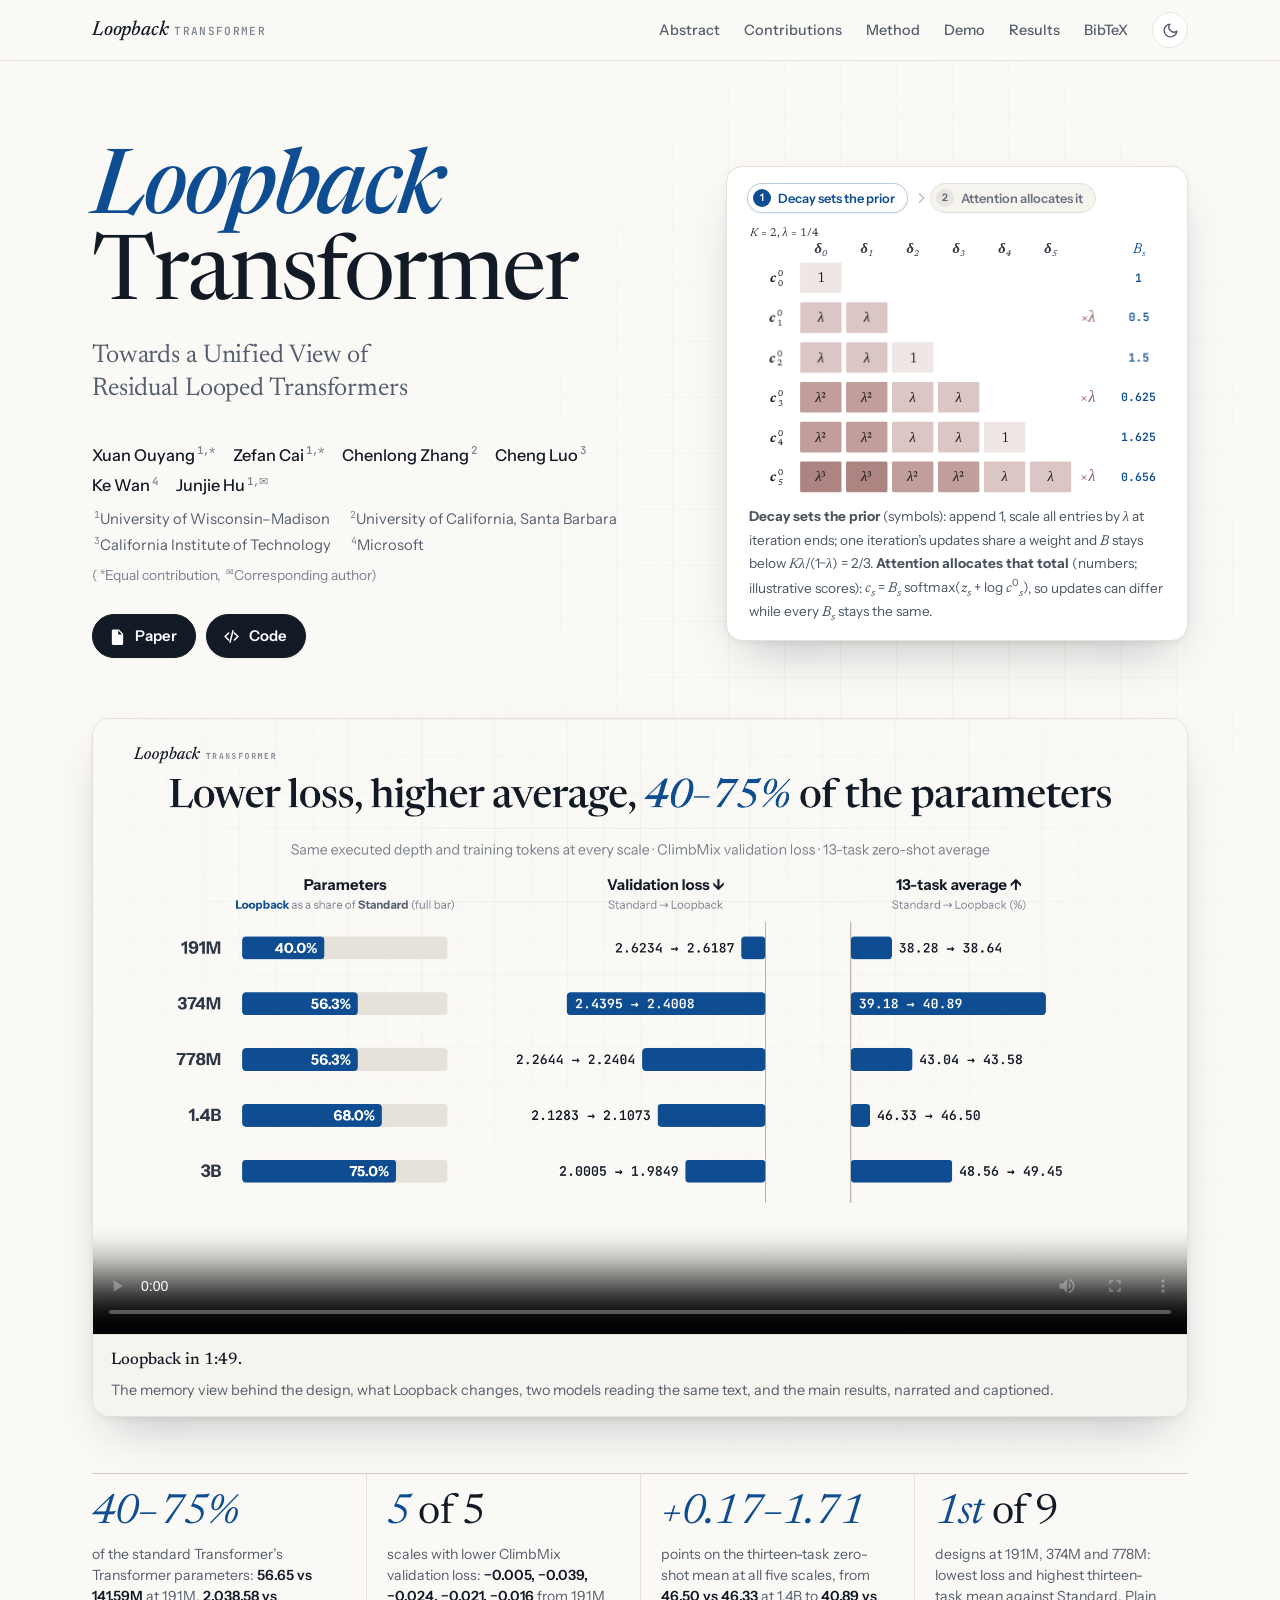
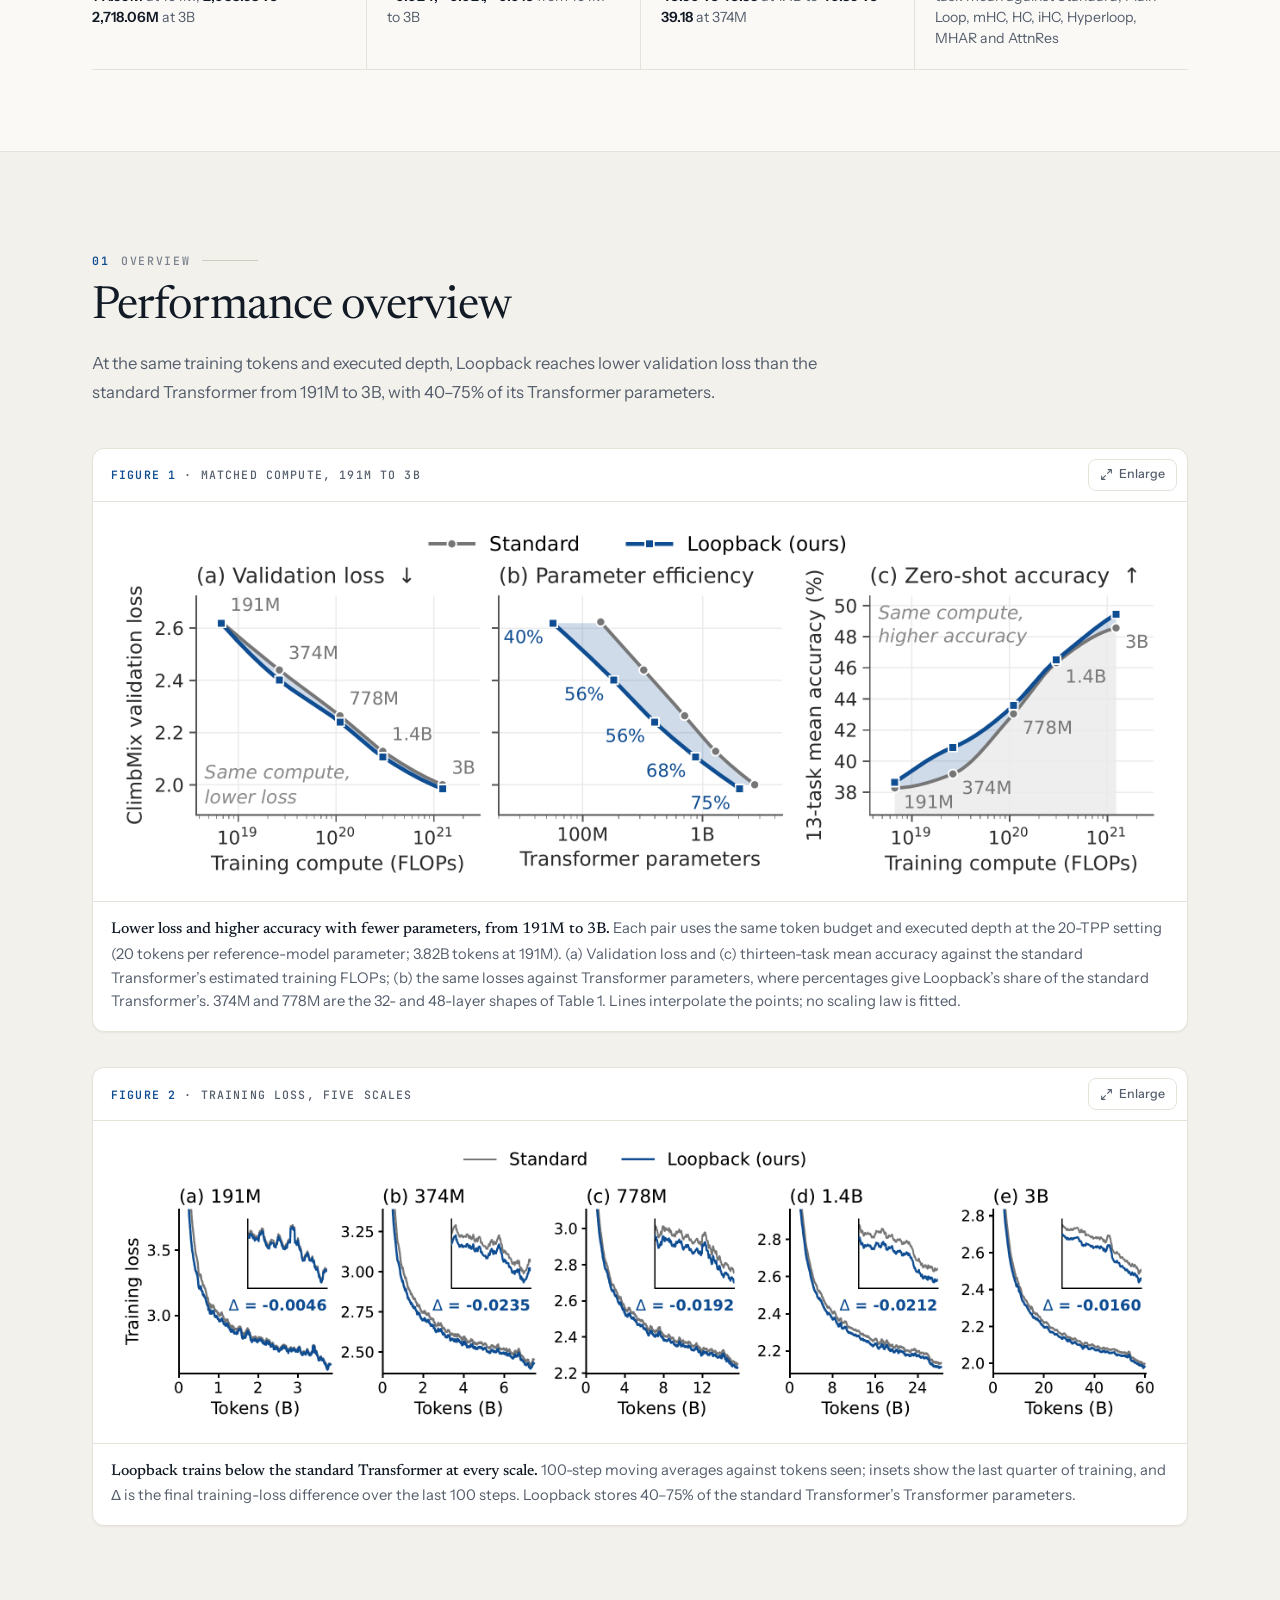
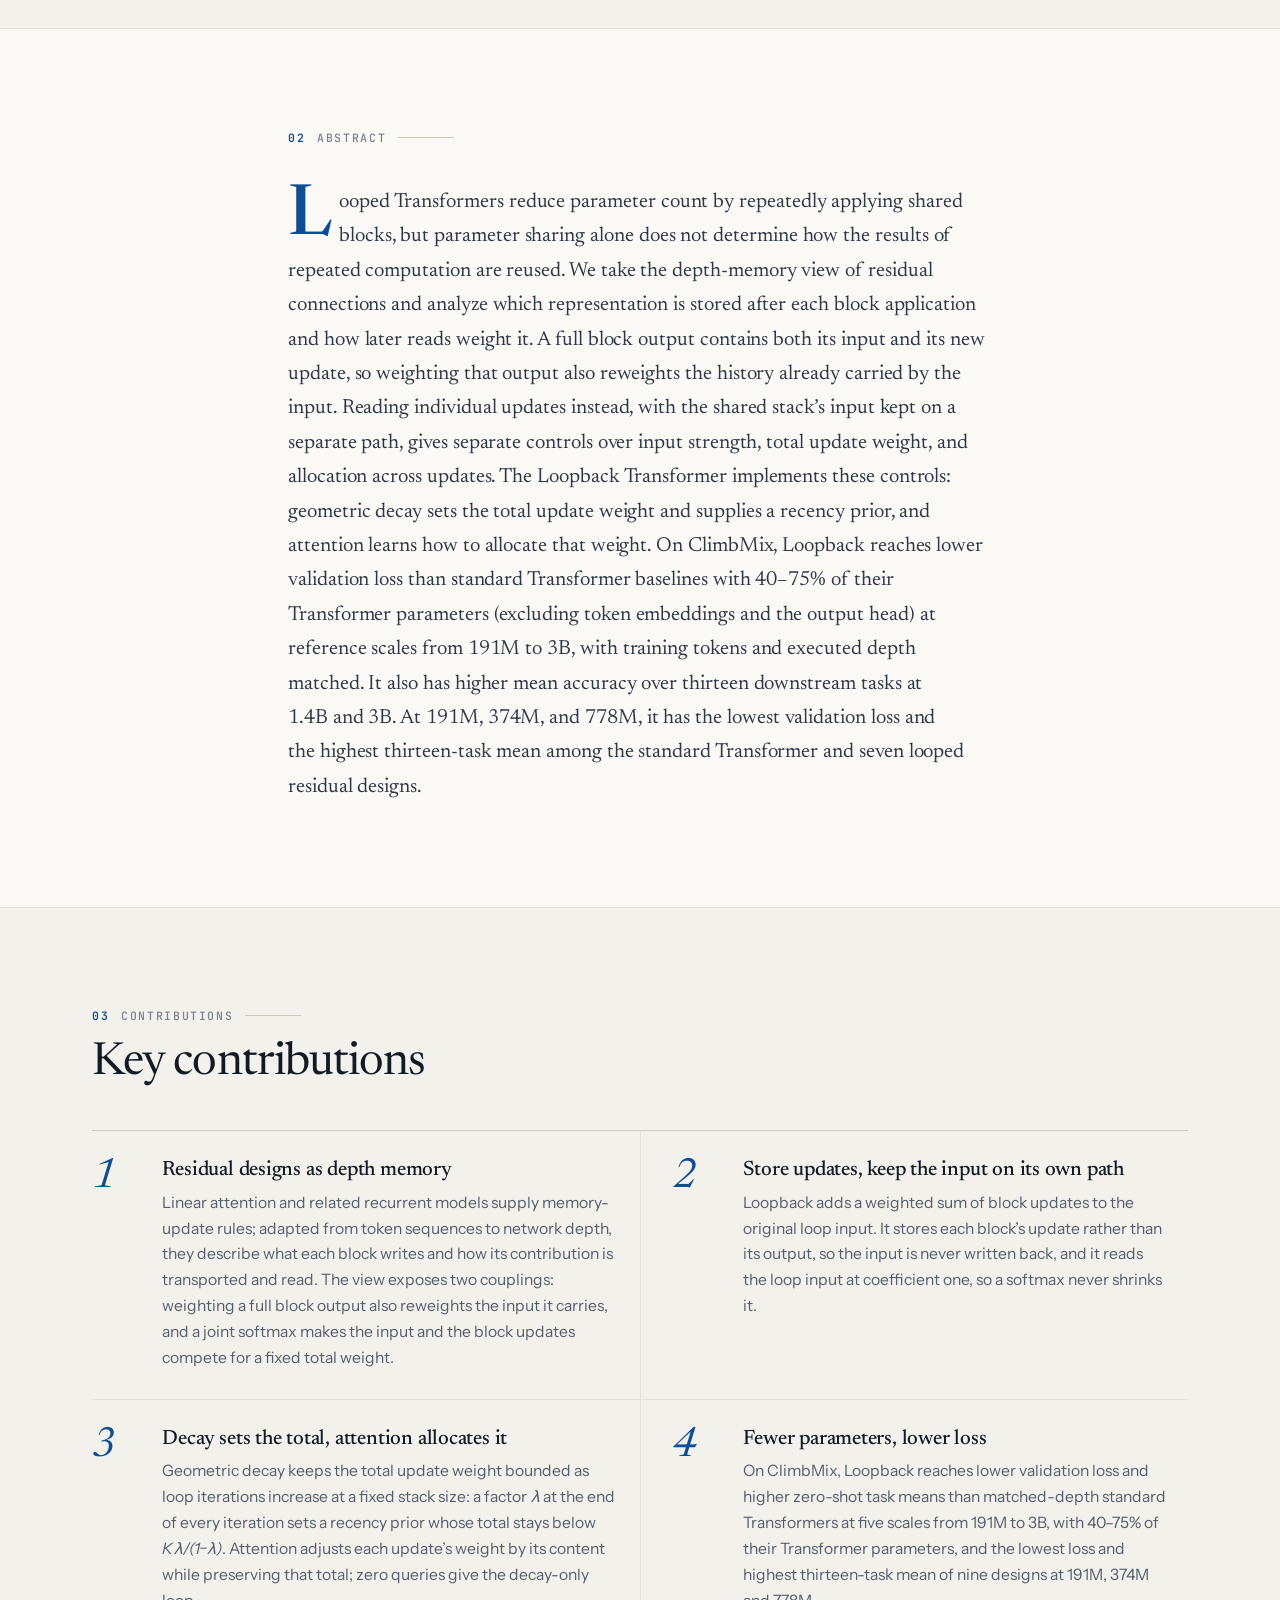
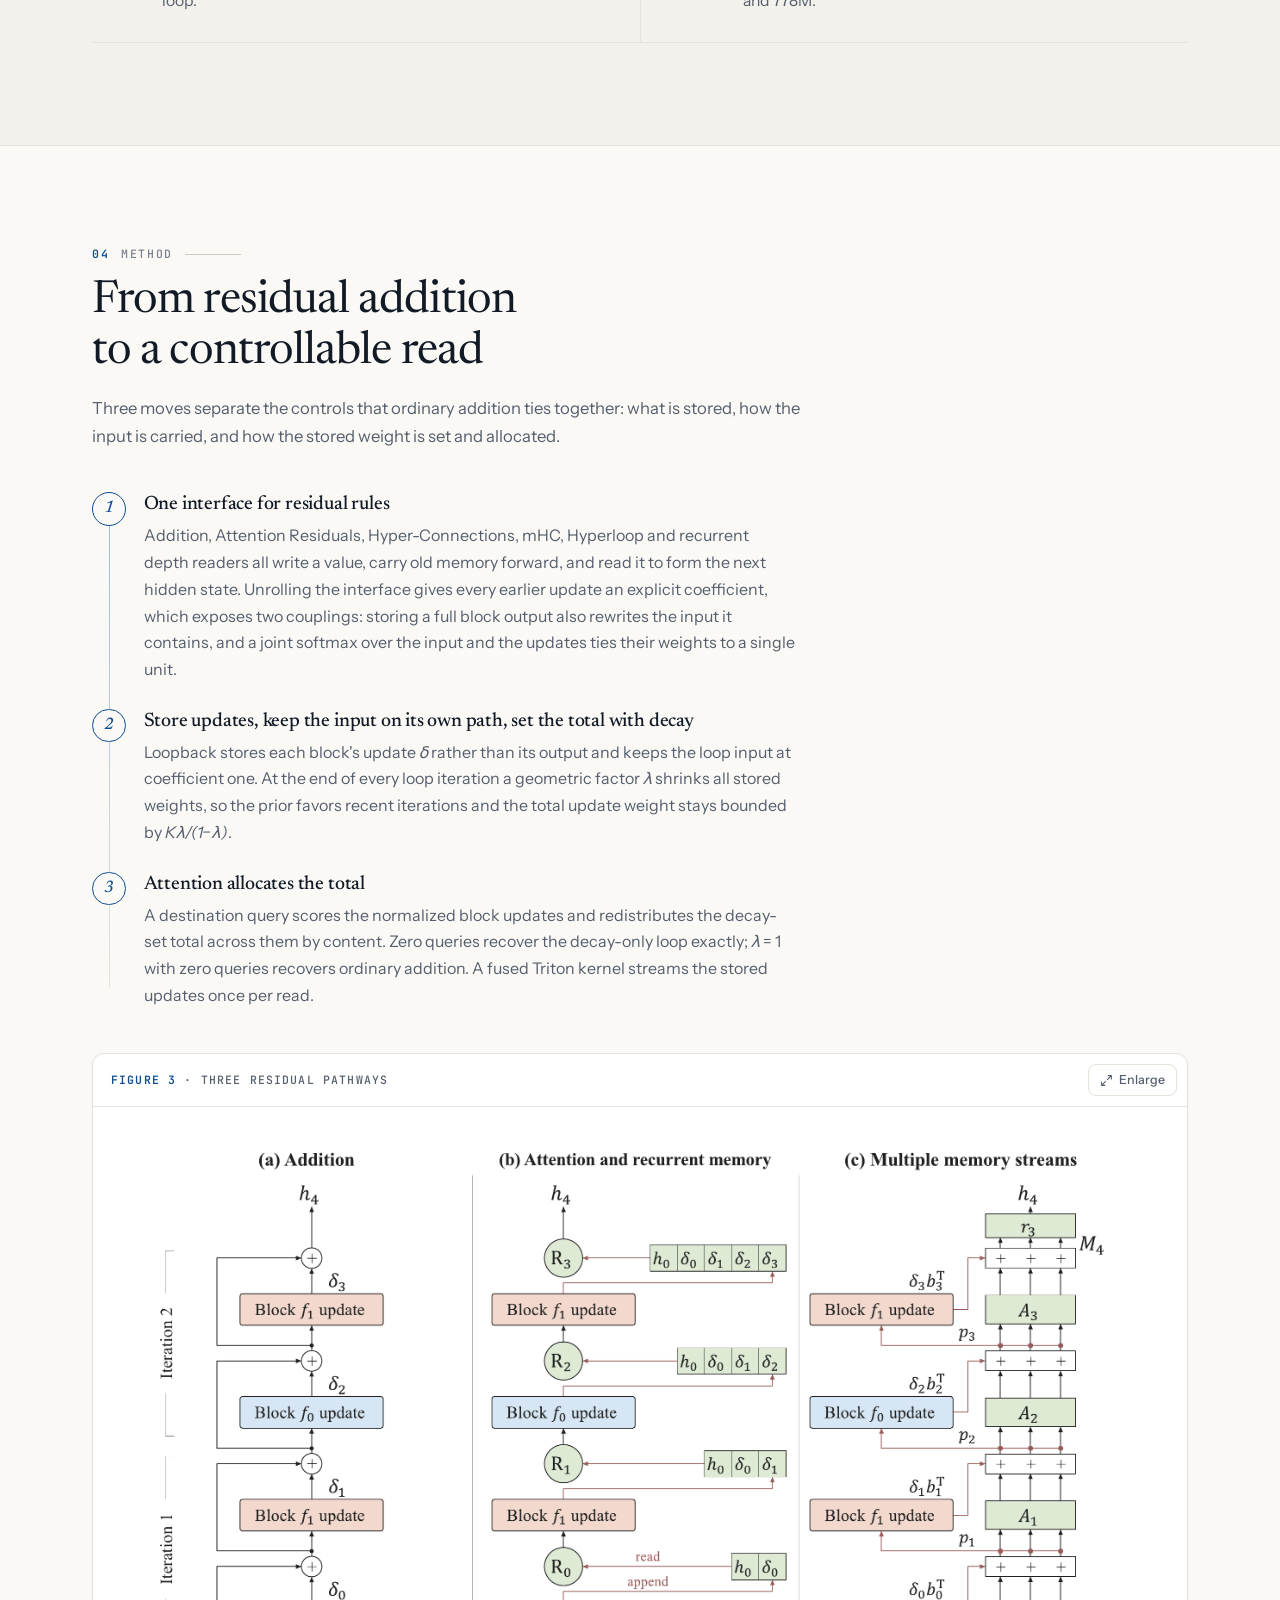
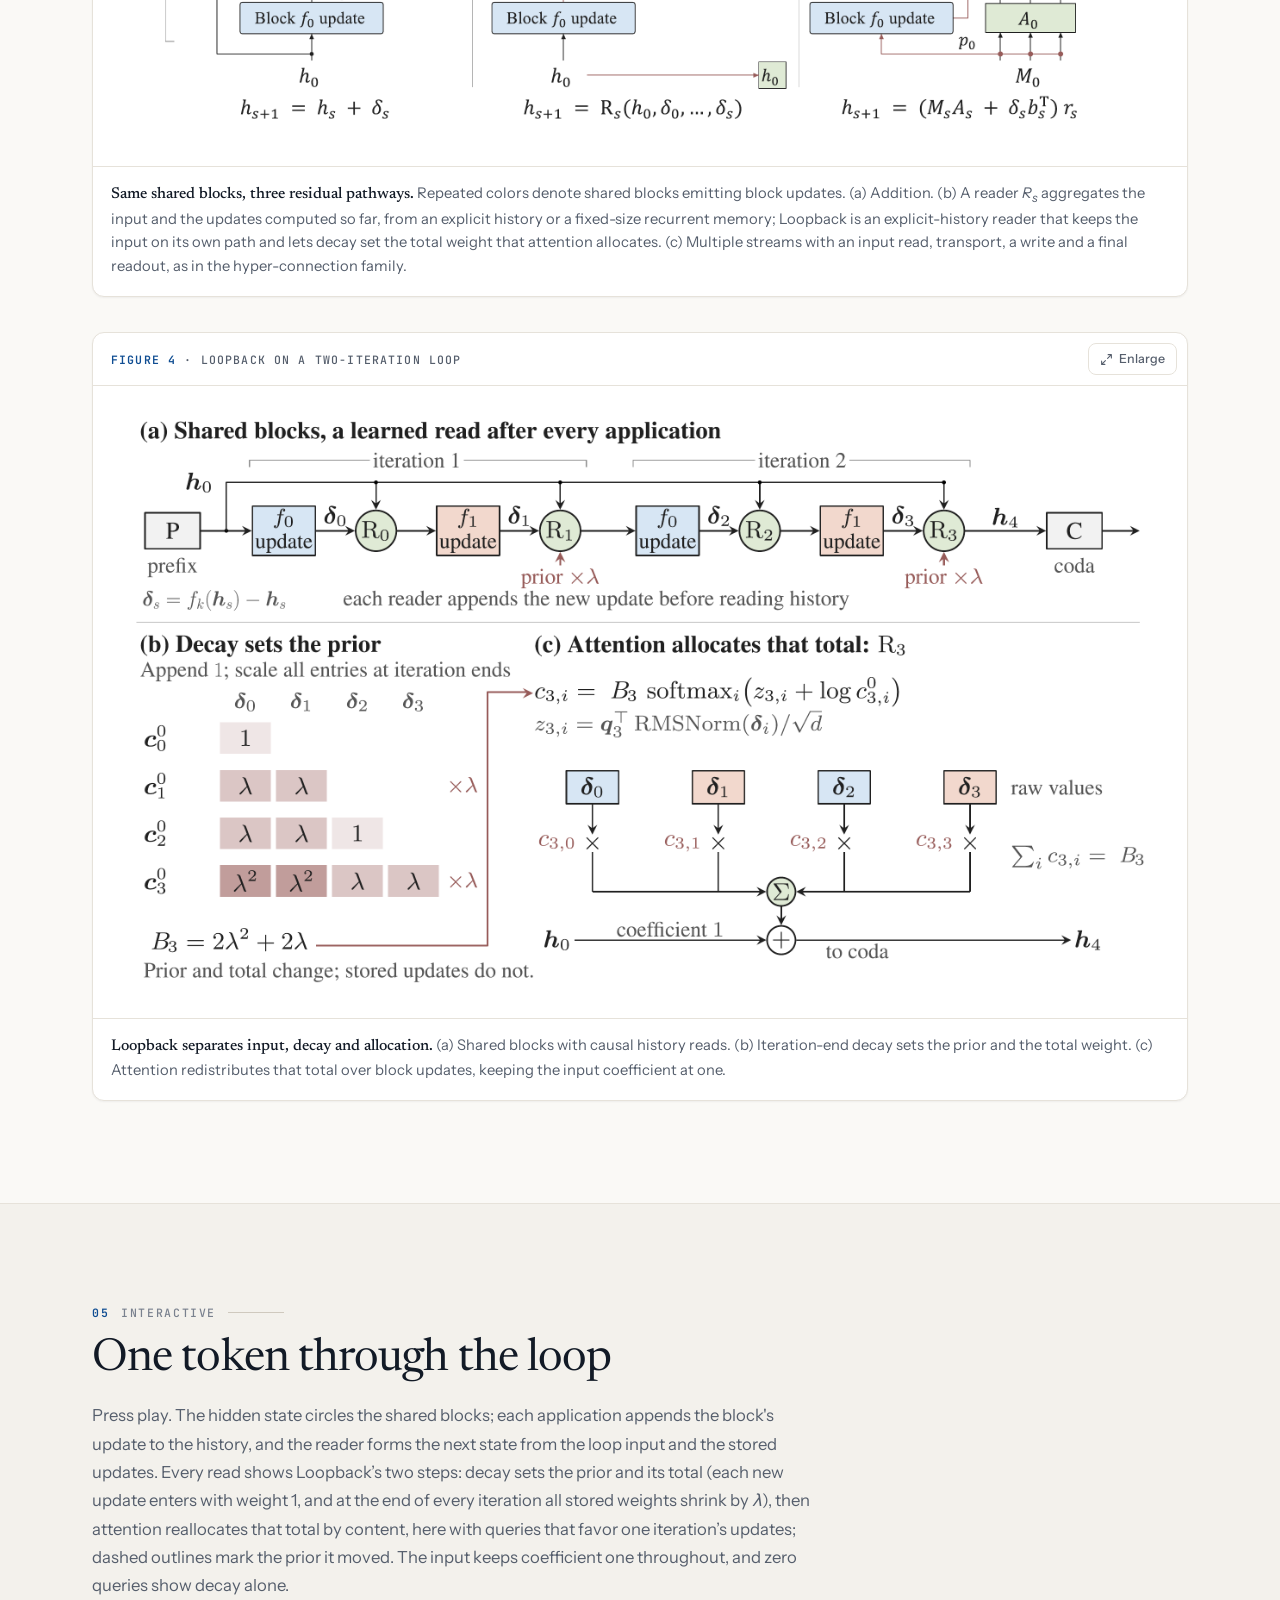
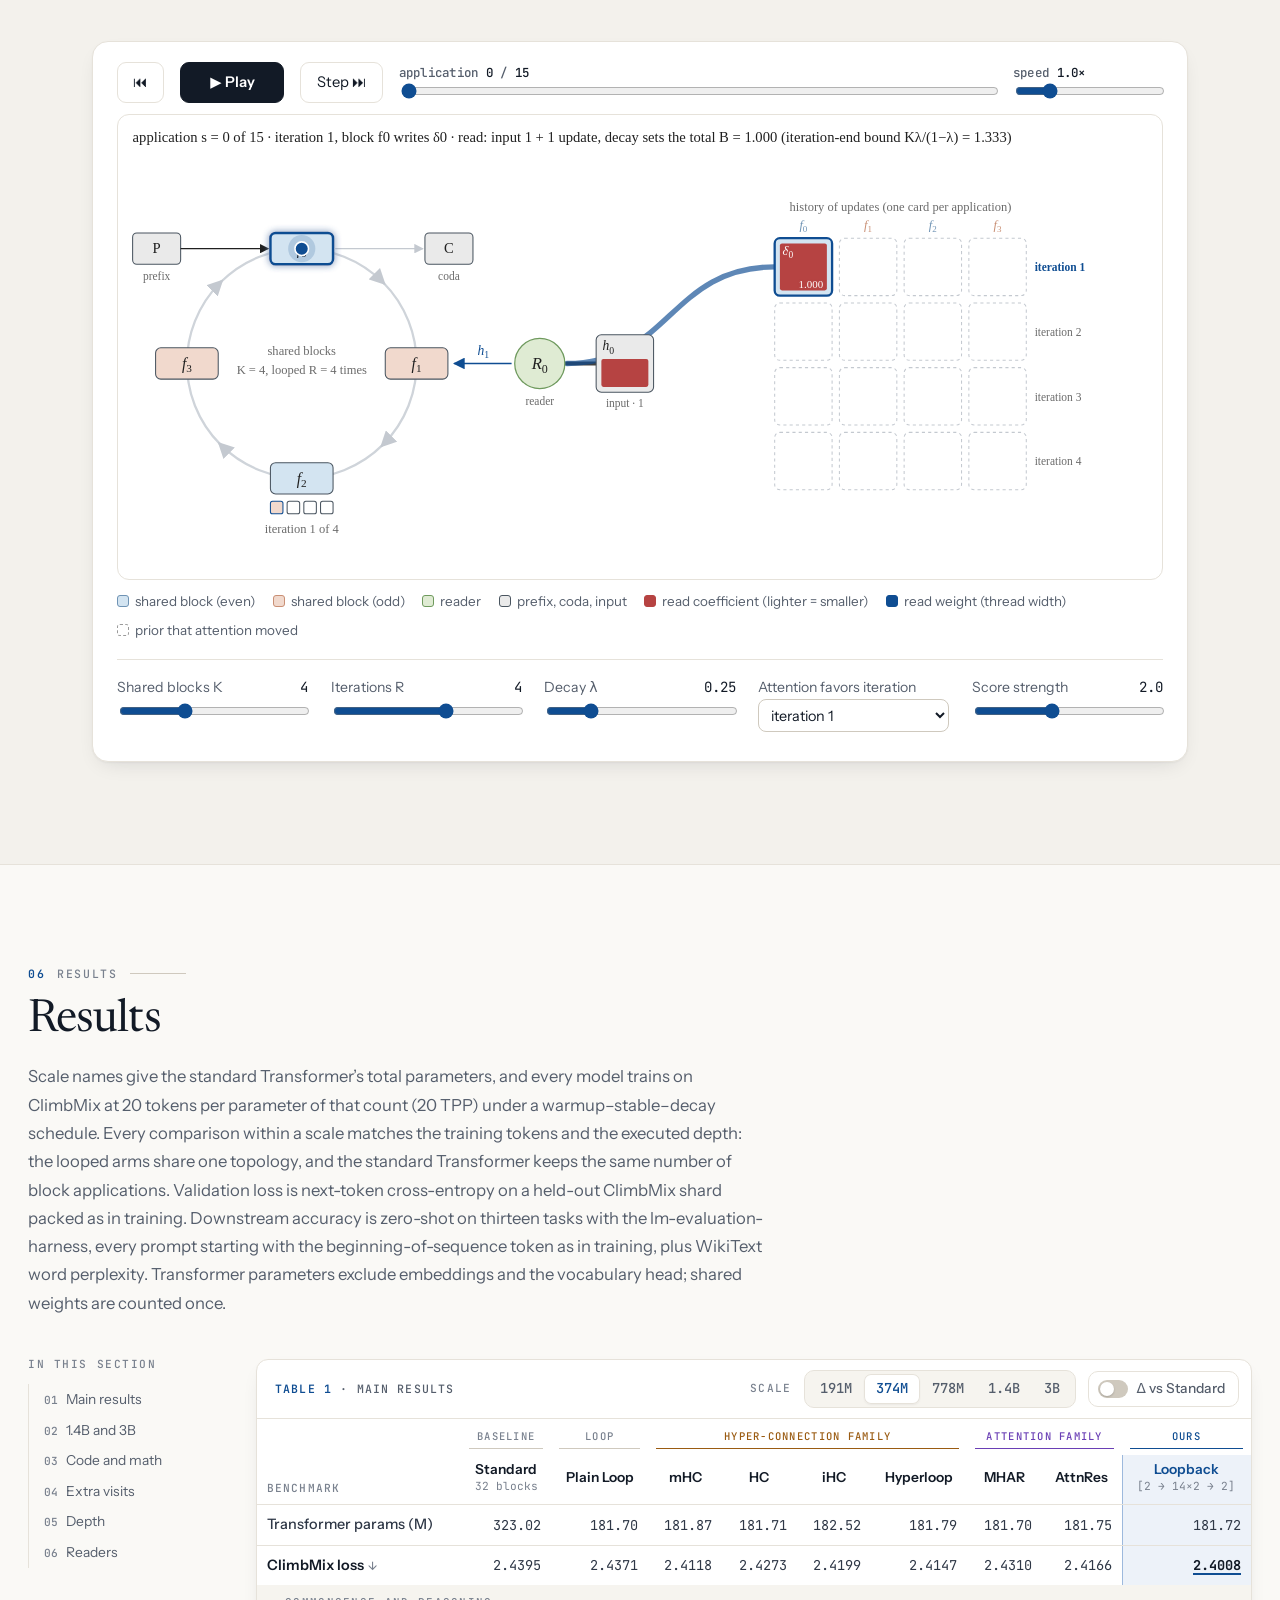
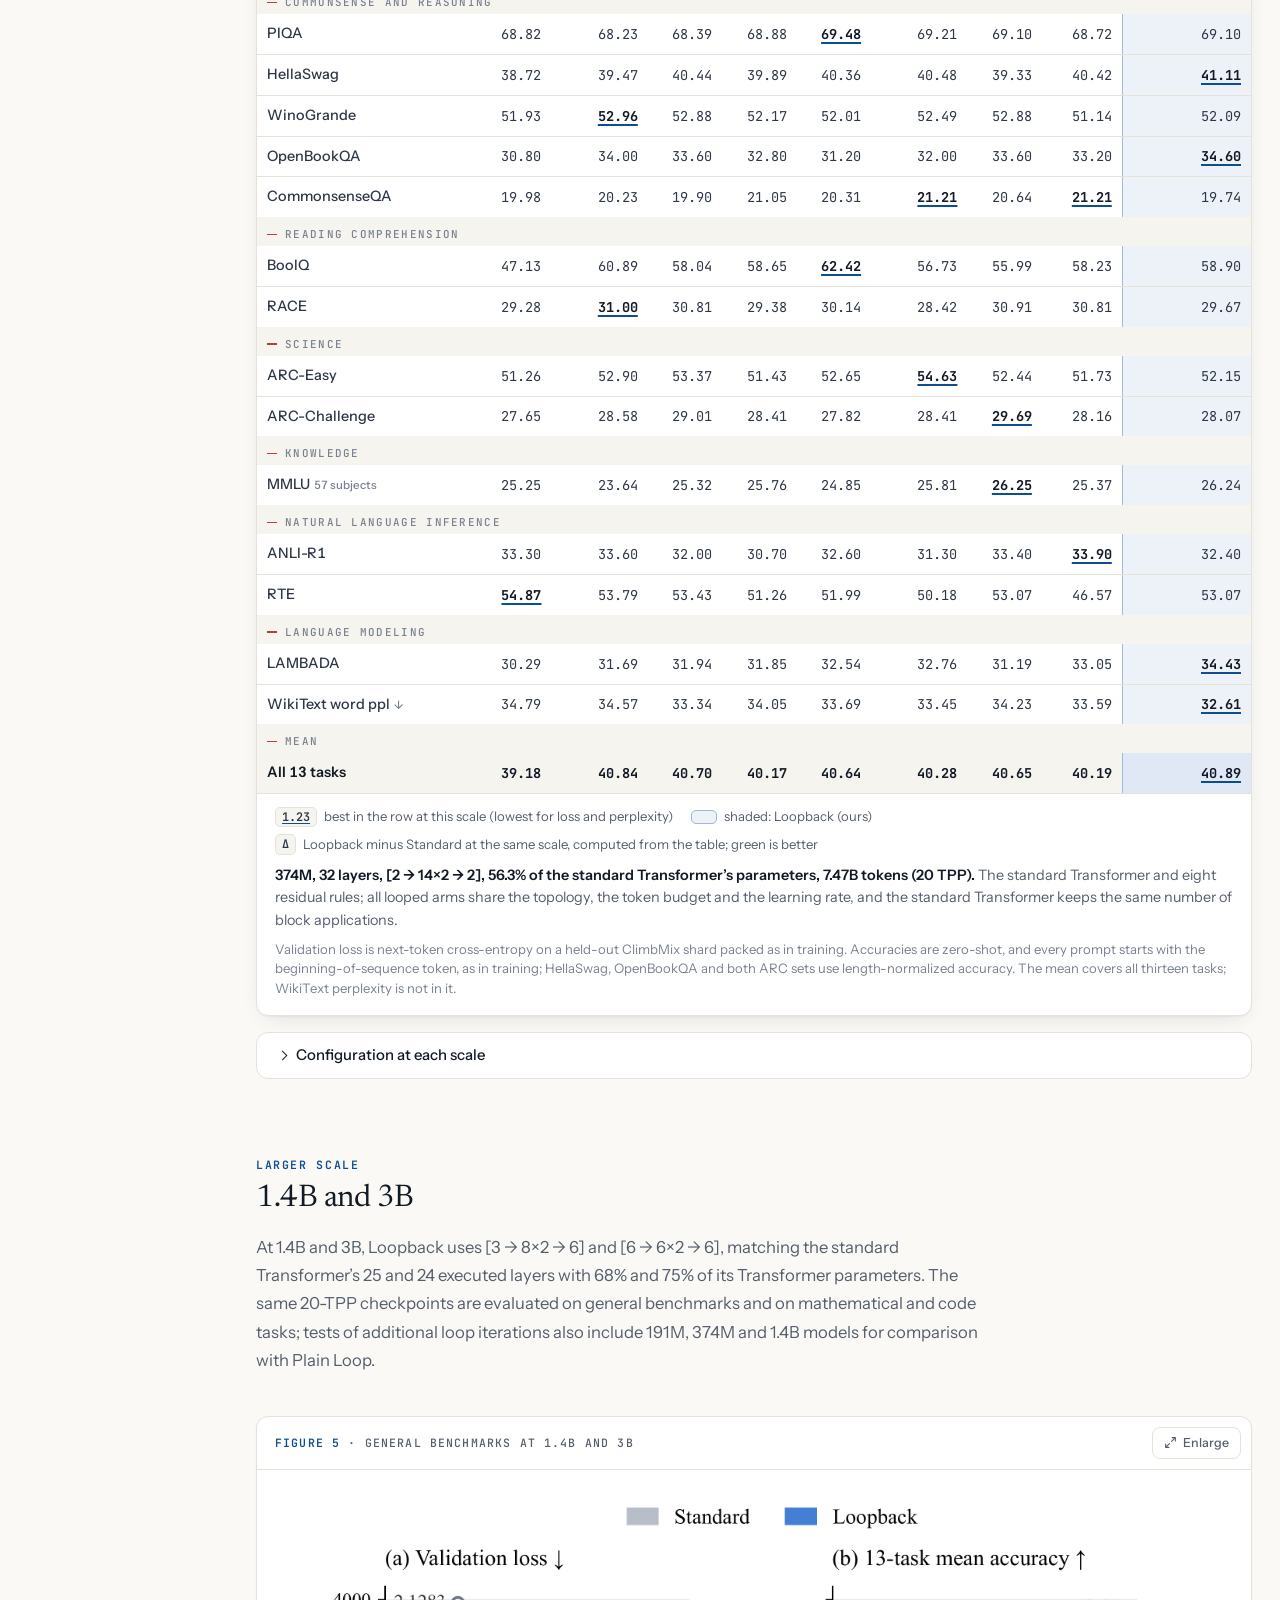
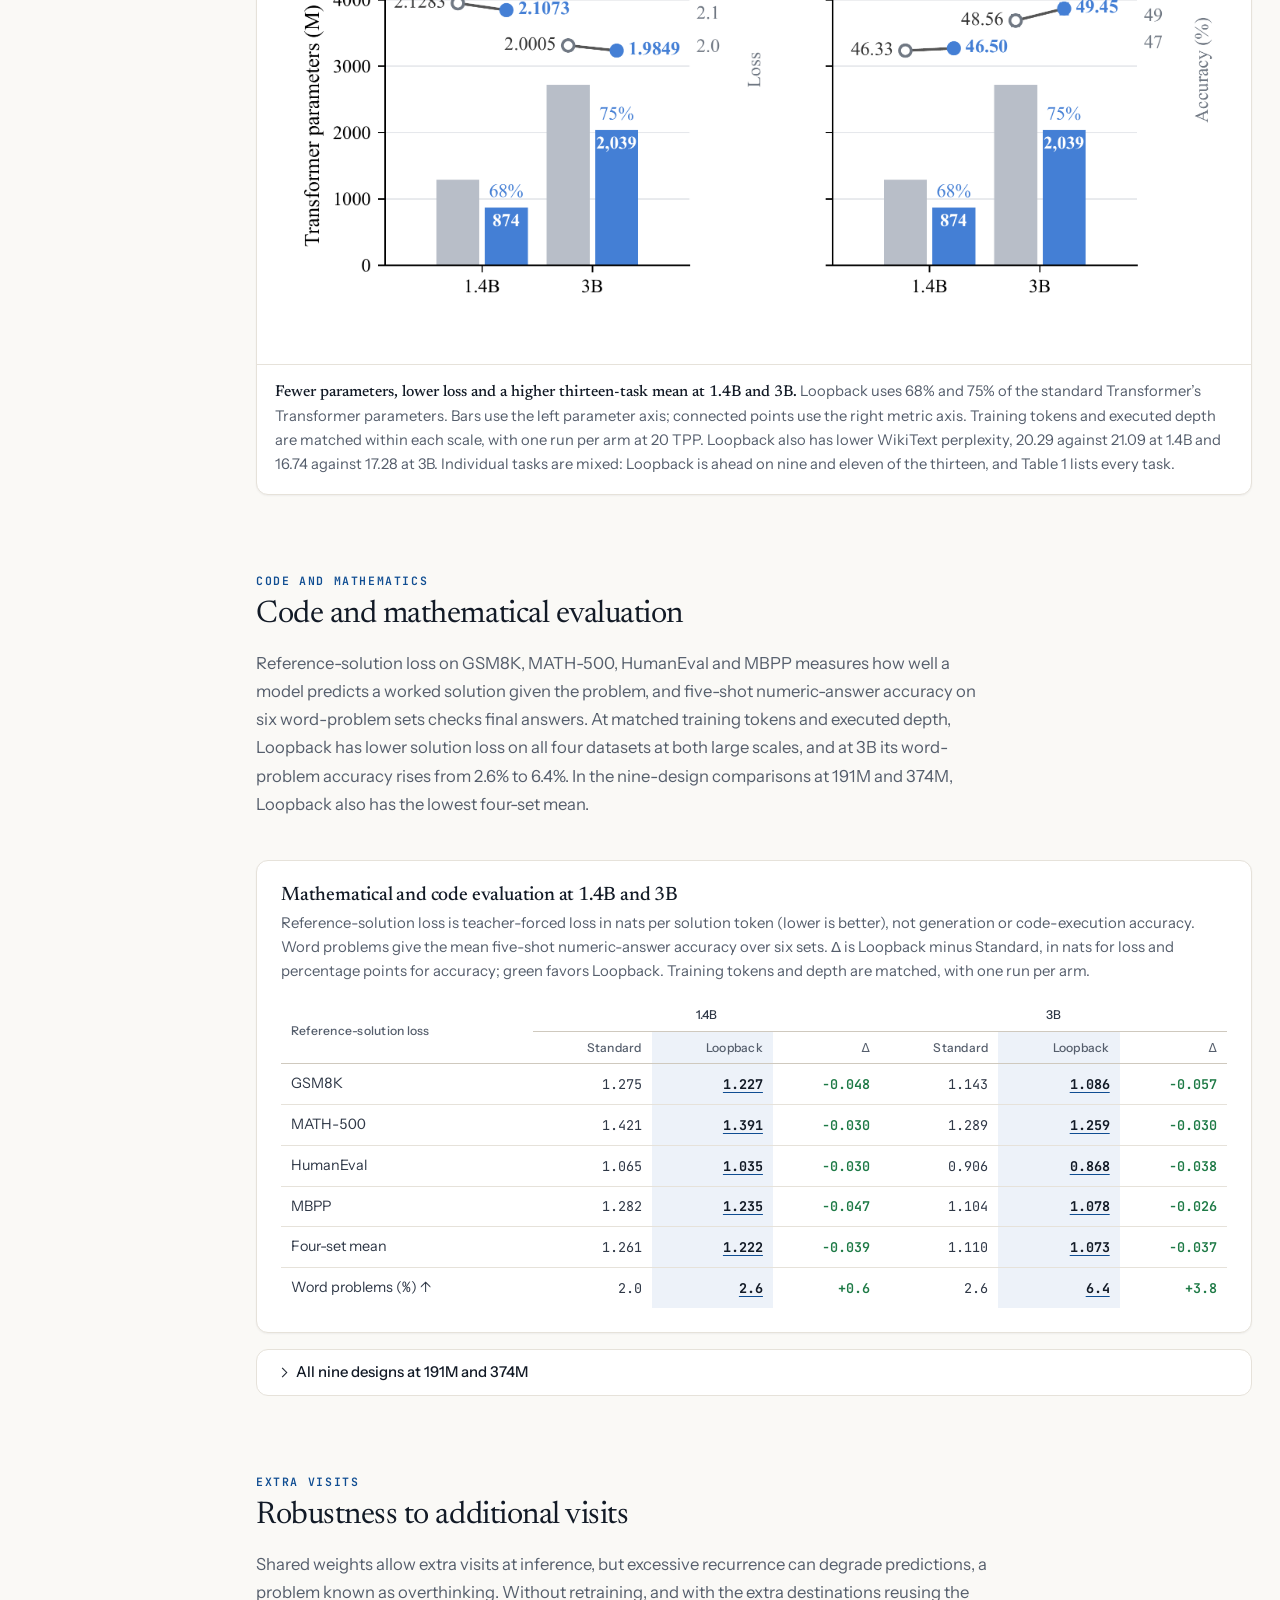
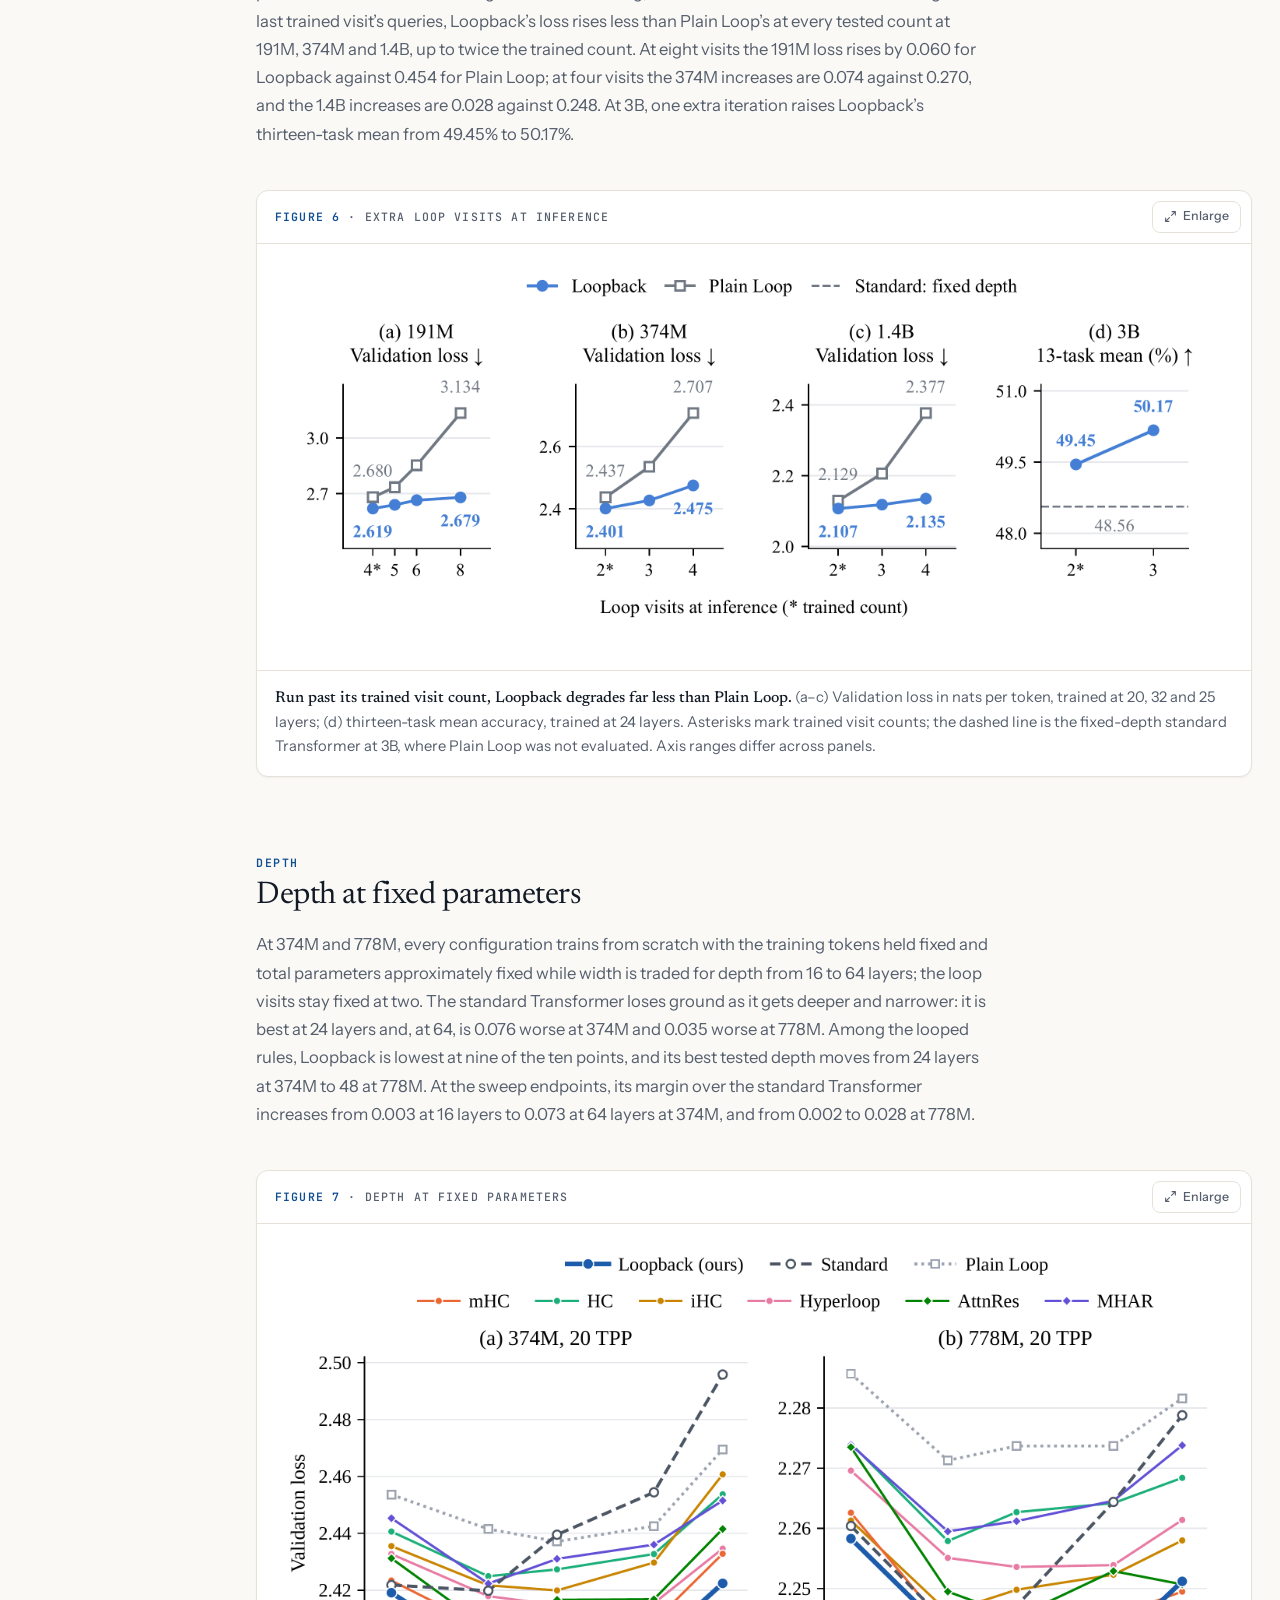
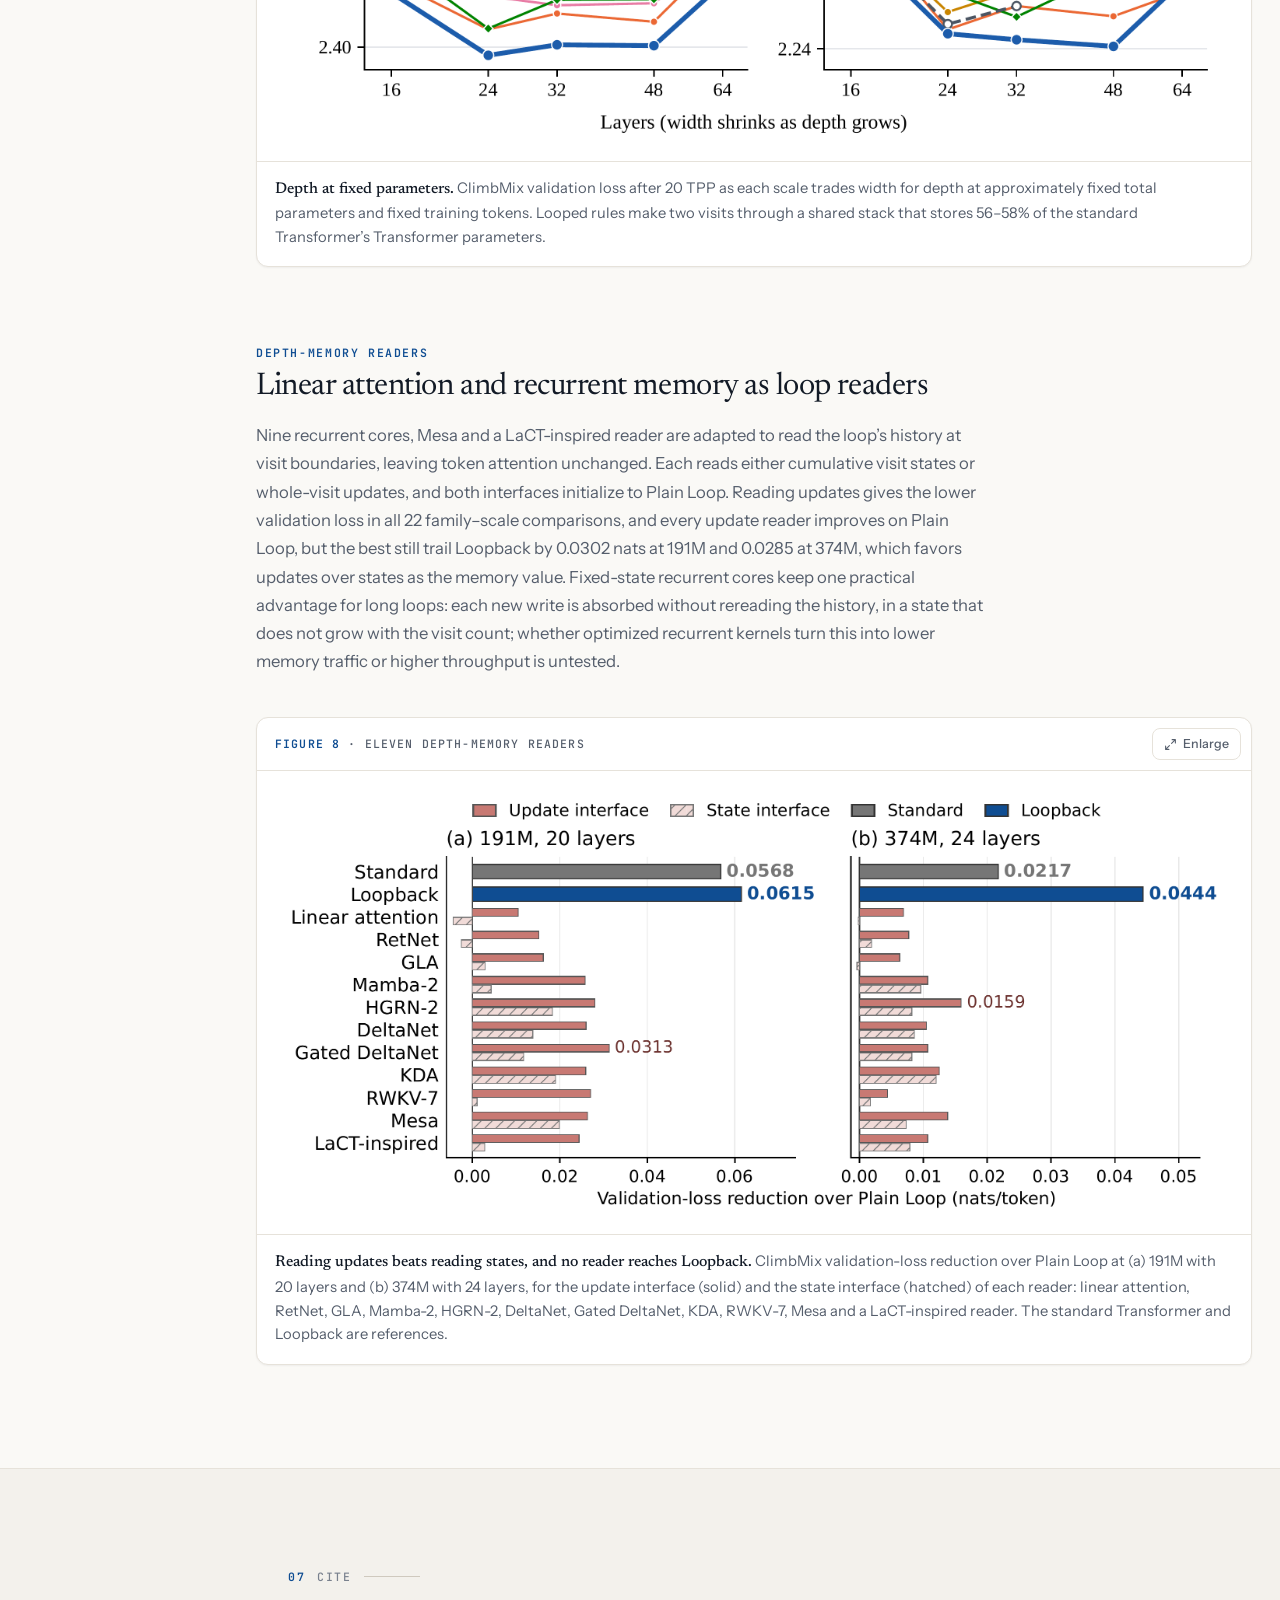
==== commit 71223979: "Video: 108.9 s cut -- the memory scene is slower and says how the residual stream matches linear att" ====
--- a/index.html
+++ b/index.html
@@ -564,10 +564,10 @@
       </figure>
     </div>
     <figure class="hero__video" id="video">
-      <video controls playsinline preload="metadata" poster="videos/loopback_promo_poster_hero.jpg?v=20261109a" aria-label="Loopback Transformer overview video with narration and captions, 1 minute 37 seconds">
-        <source src="videos/loopback_promo.mp4?v=20261109a" type="video/mp4">
+      <video controls playsinline preload="metadata" poster="videos/loopback_promo_poster_hero.jpg?v=20261109b" aria-label="Loopback Transformer overview video with narration and captions, 1 minute 49 seconds">
+        <source src="videos/loopback_promo.mp4?v=20261109b" type="video/mp4">
       </video>
-      <figcaption><strong>Loopback in 1:37.</strong> The memory view behind the design, what Loopback changes, two models reading the same text, and the main results, narrated and captioned.</figcaption>
+      <figcaption><strong>Loopback in 1:49.</strong> The memory view behind the design, what Loopback changes, two models reading the same text, and the main results, narrated and captioned.</figcaption>
     </figure>
     <ul class="headline" aria-label="Headline numbers">
       <li><span class="headline__value"><em>40&ndash;75%</em></span><span class="headline__label">of the standard Transformer&rsquo;s Transformer parameters: <strong>56.65 vs 141.59M</strong> at 191M, <strong>2,038.58 vs 2,718.06M</strong> at 3B</span></li>
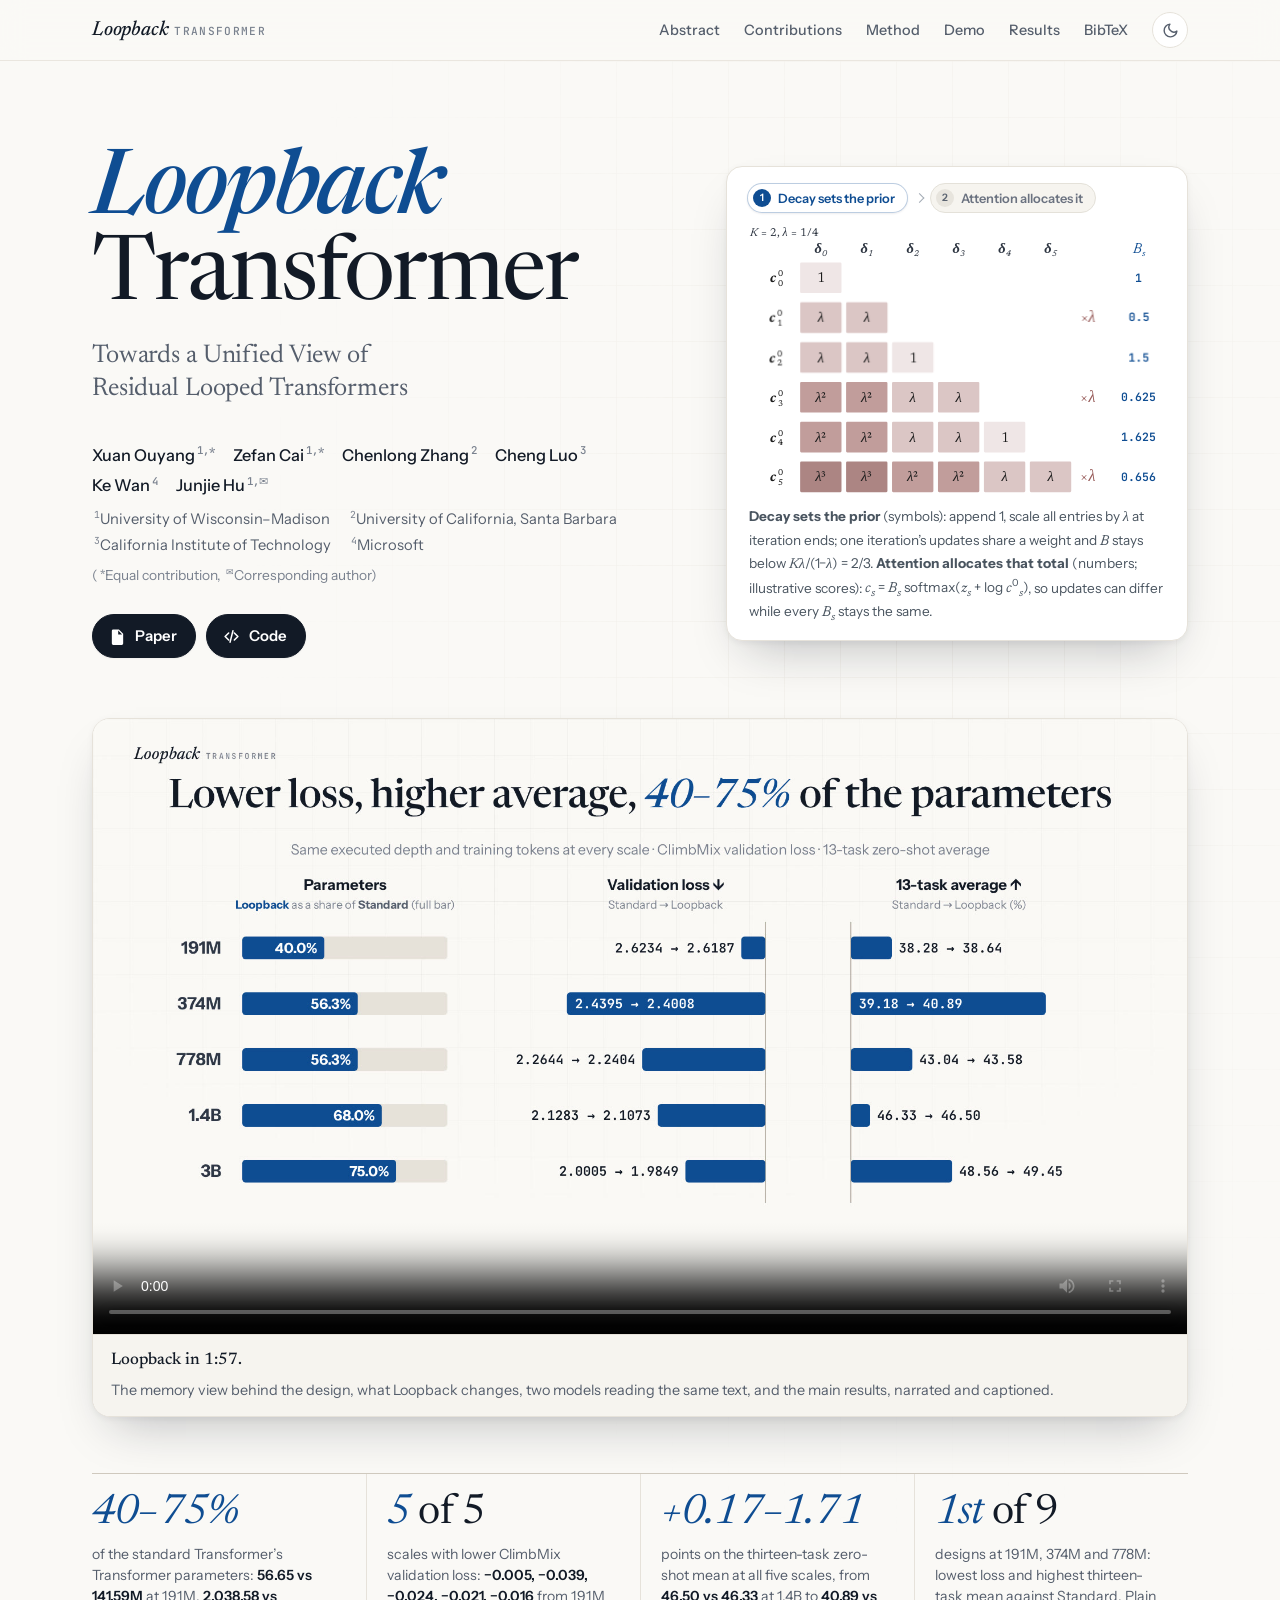
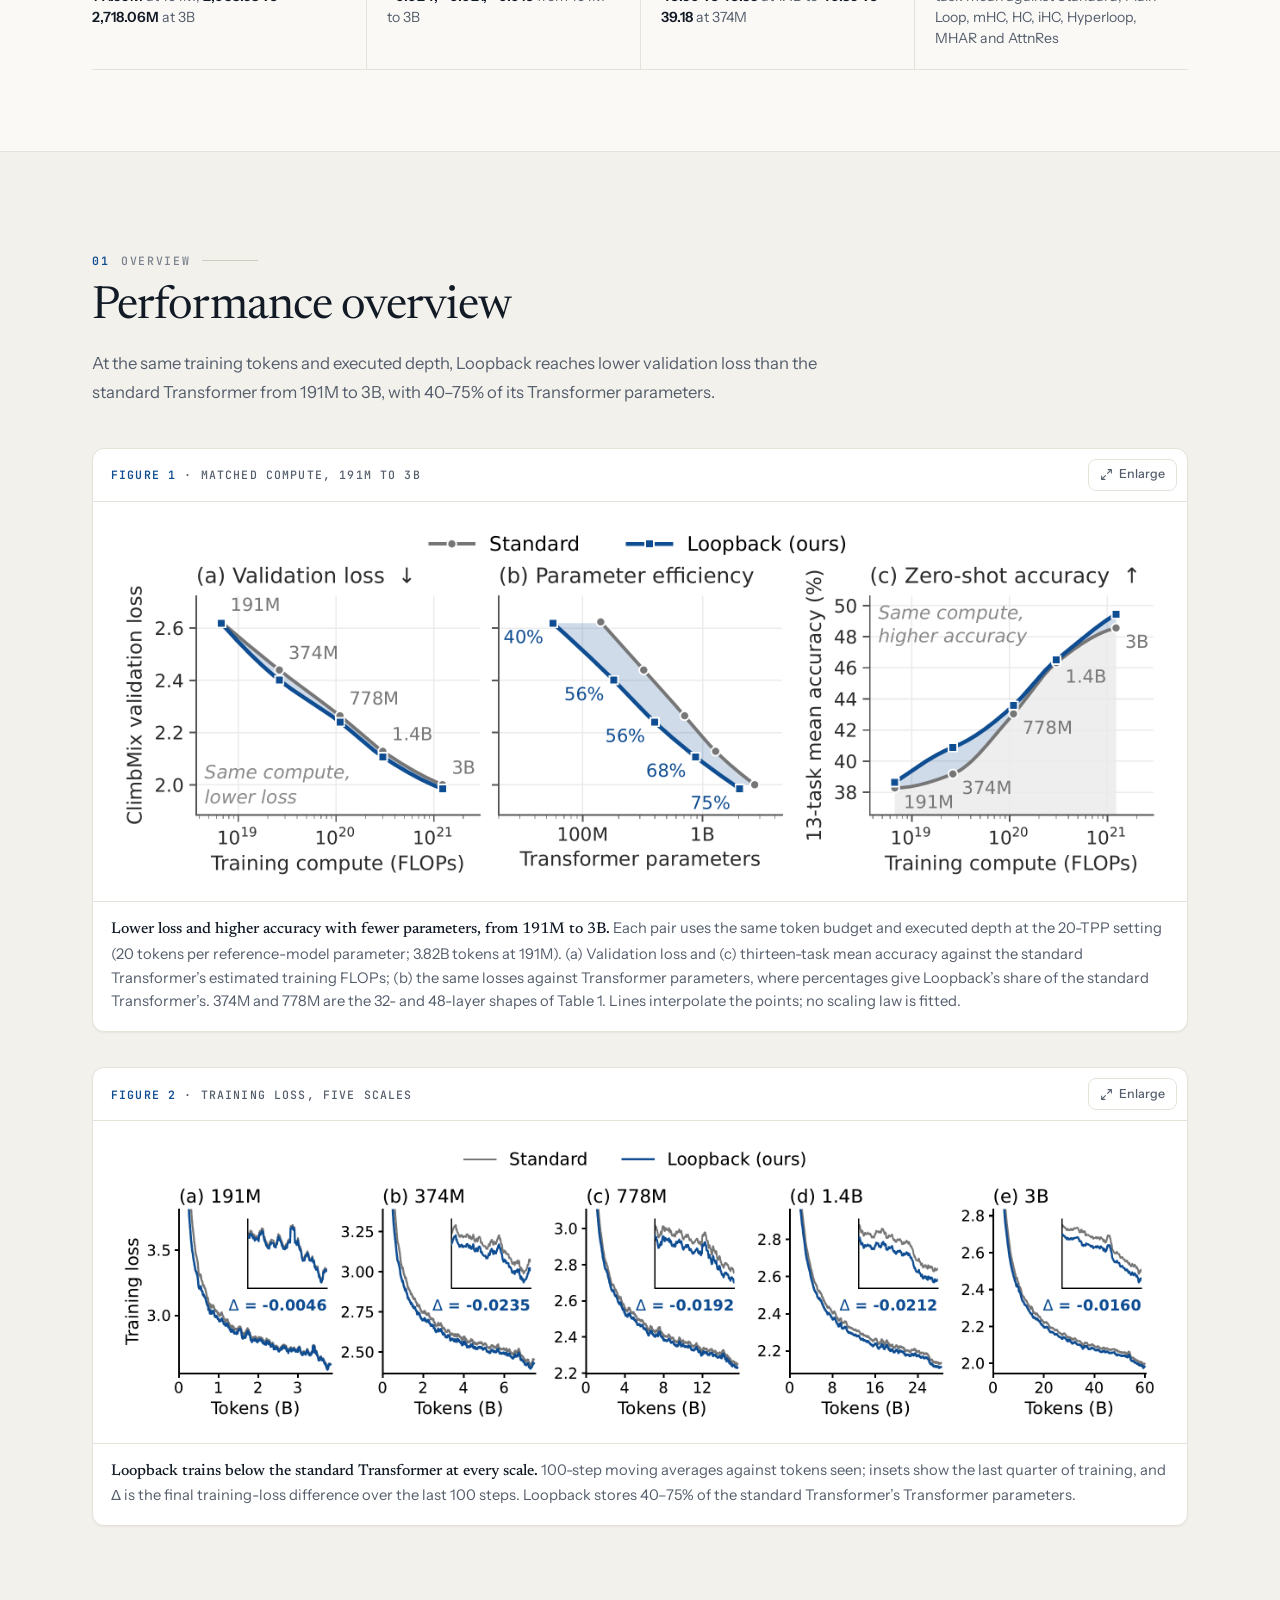
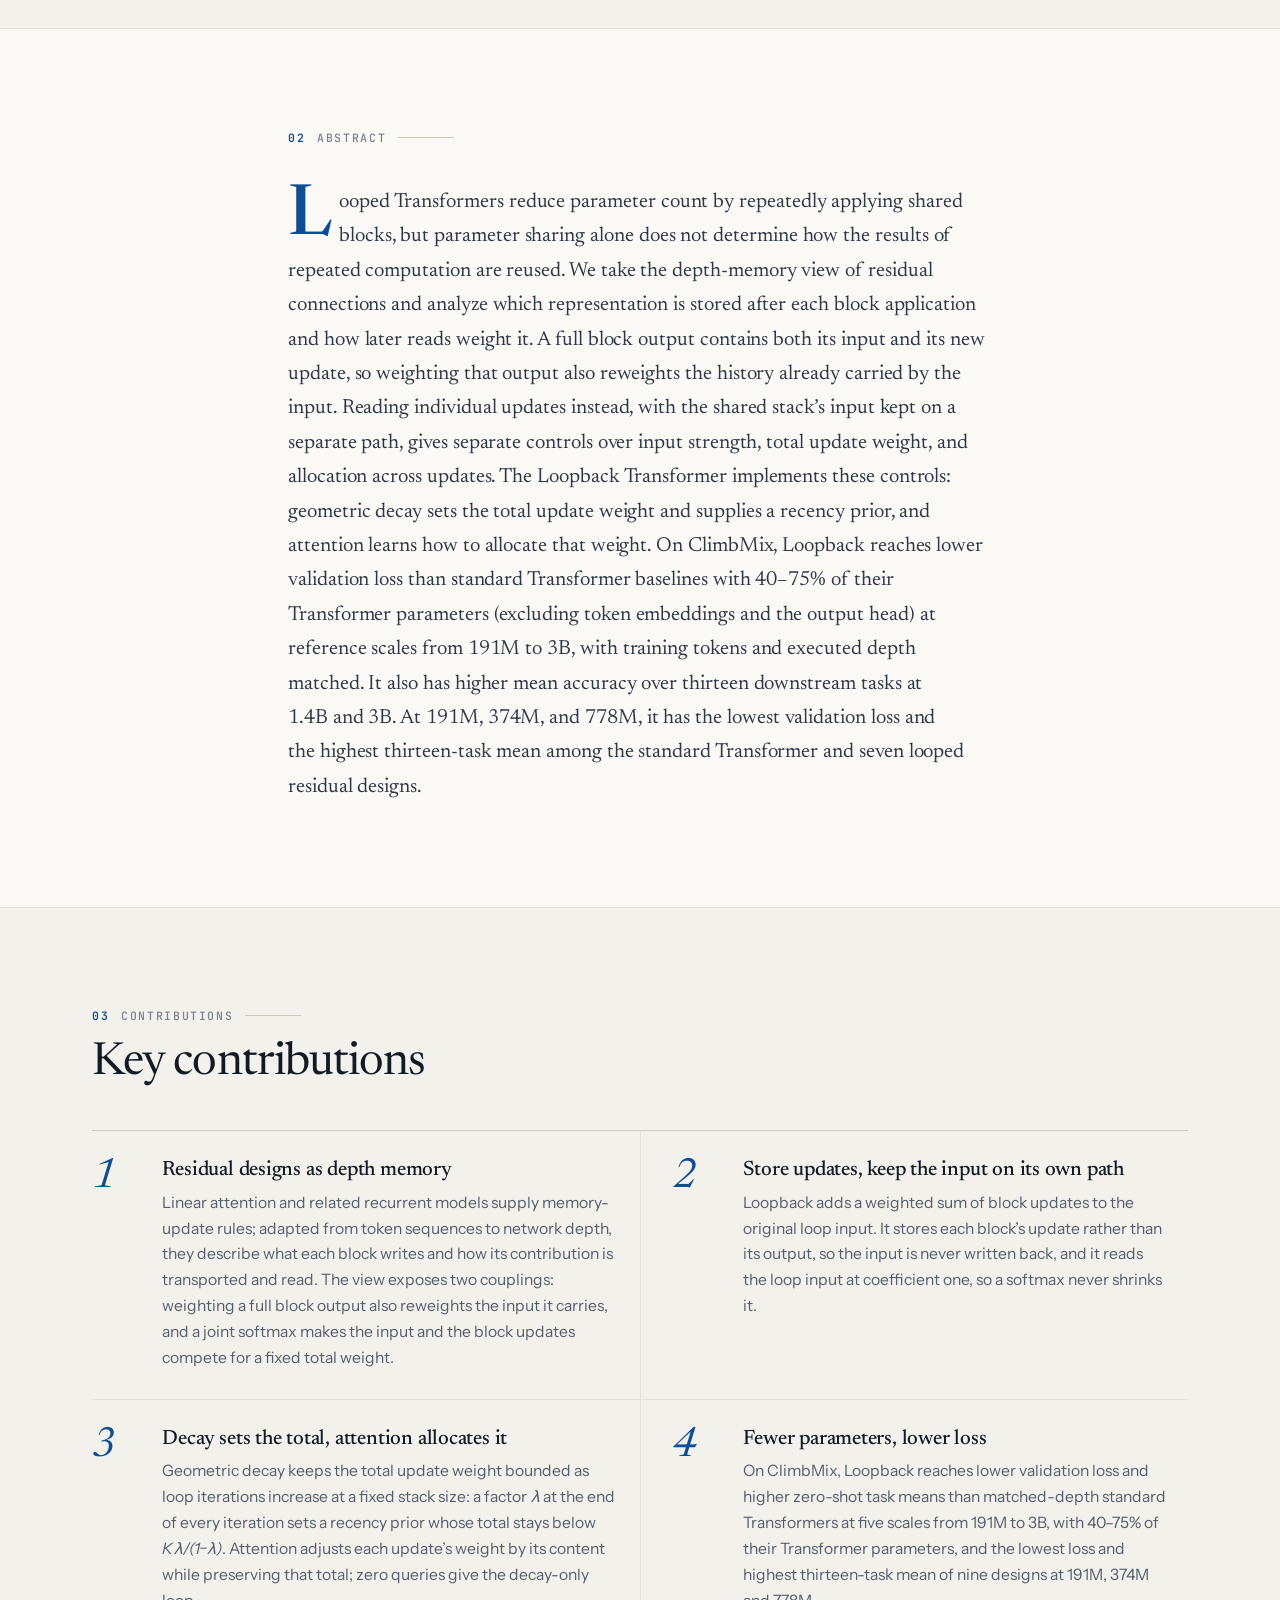
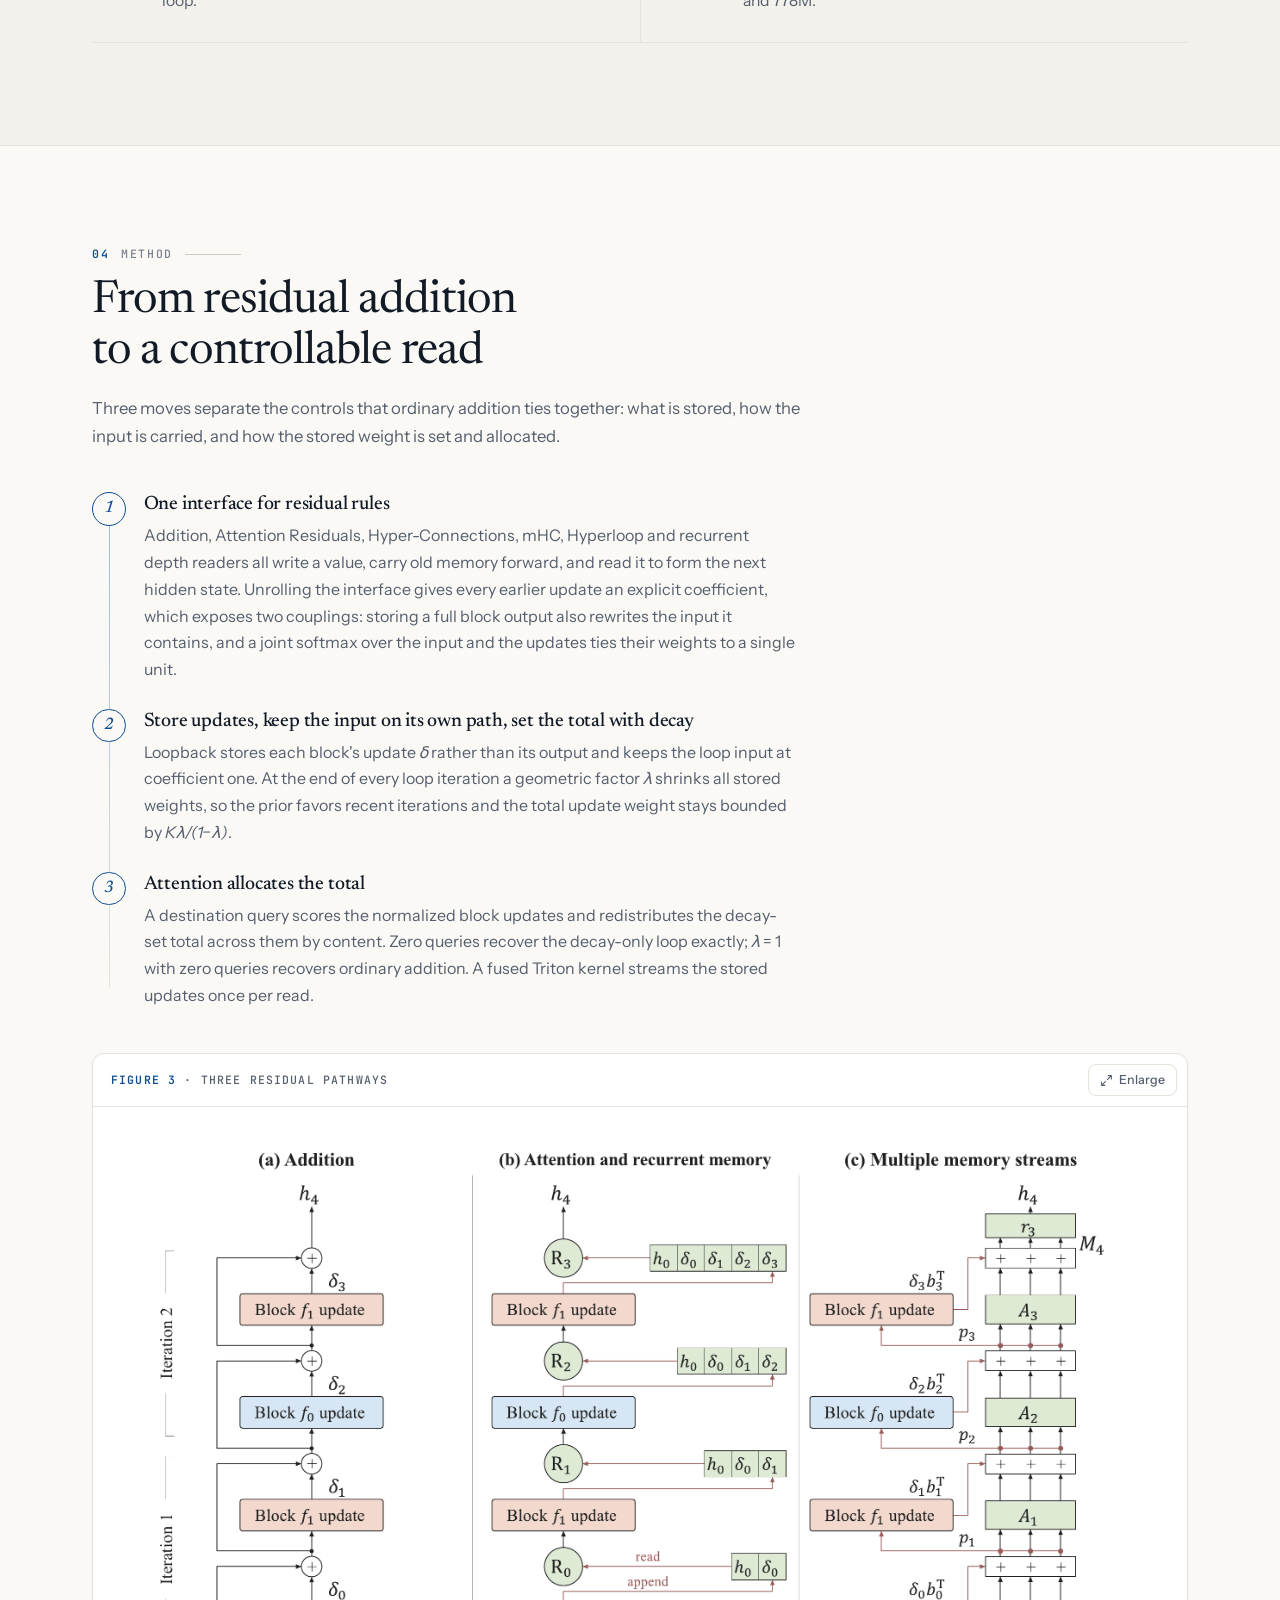
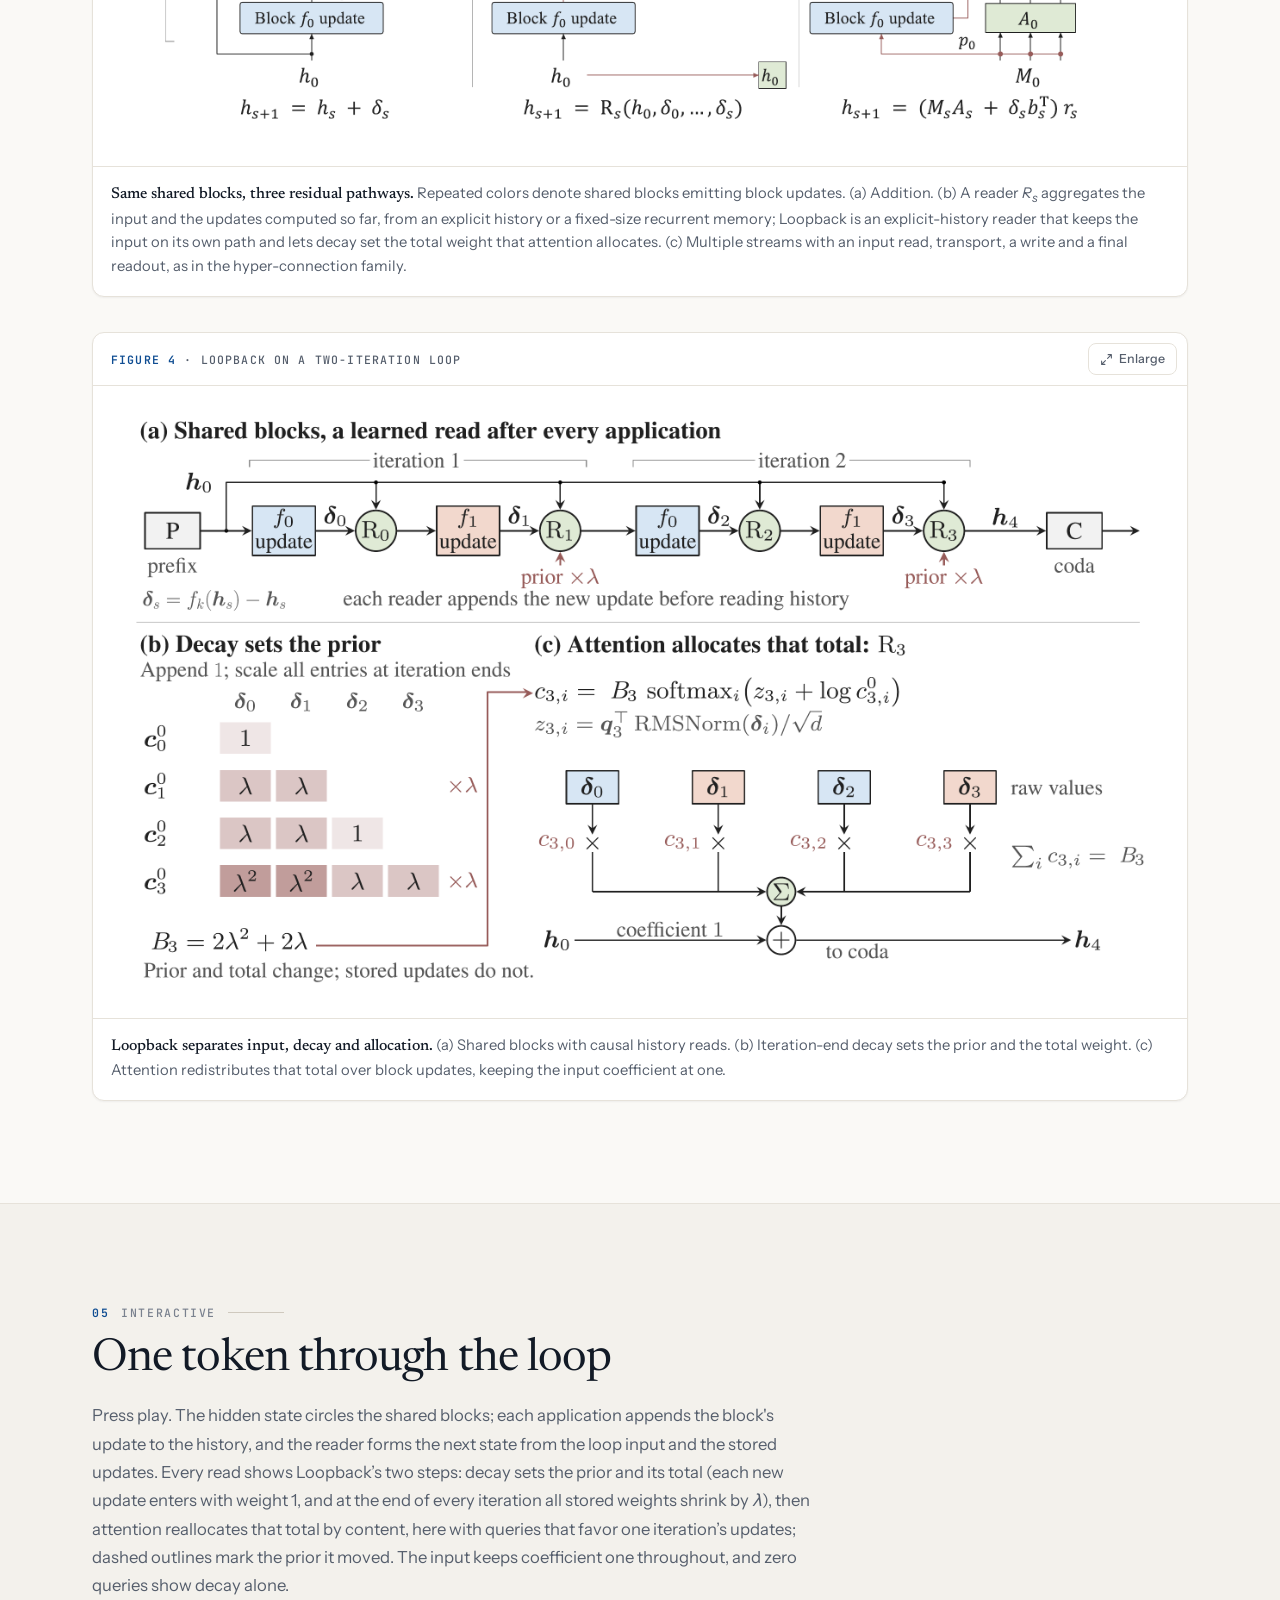
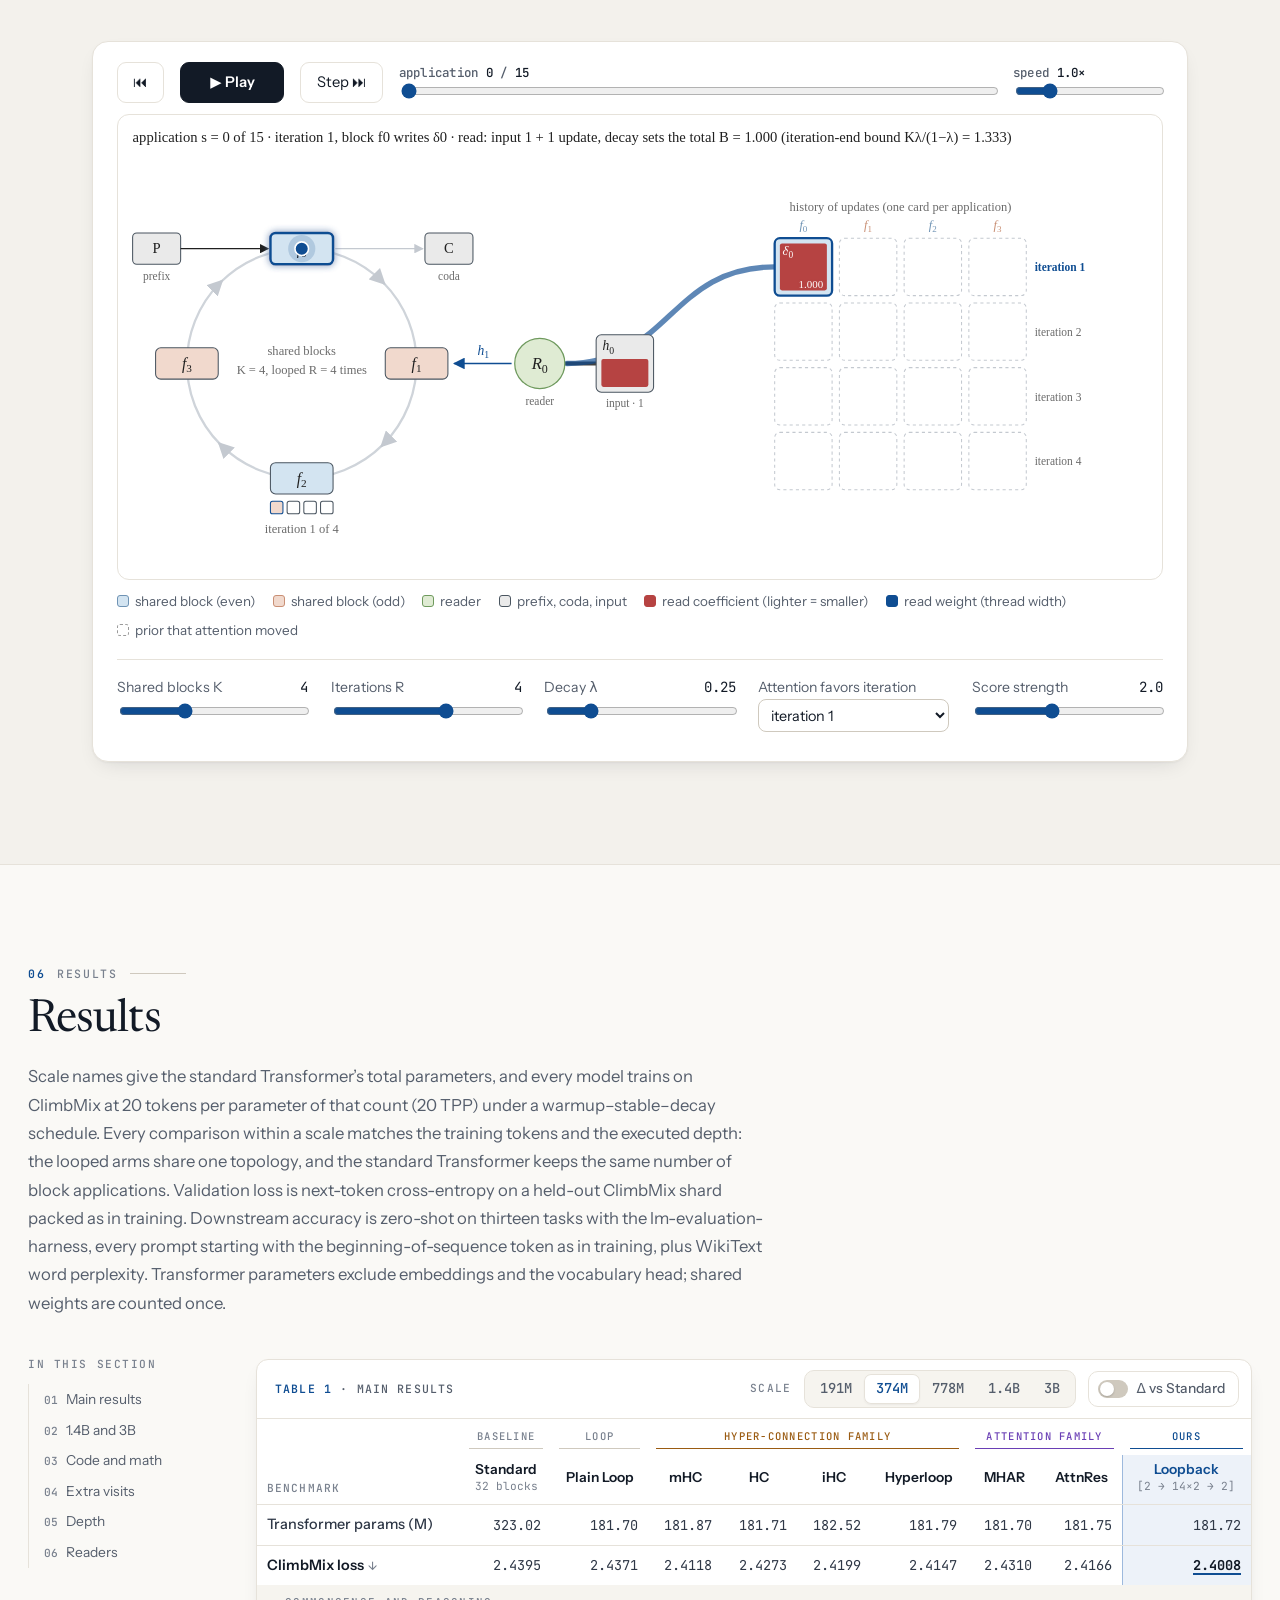
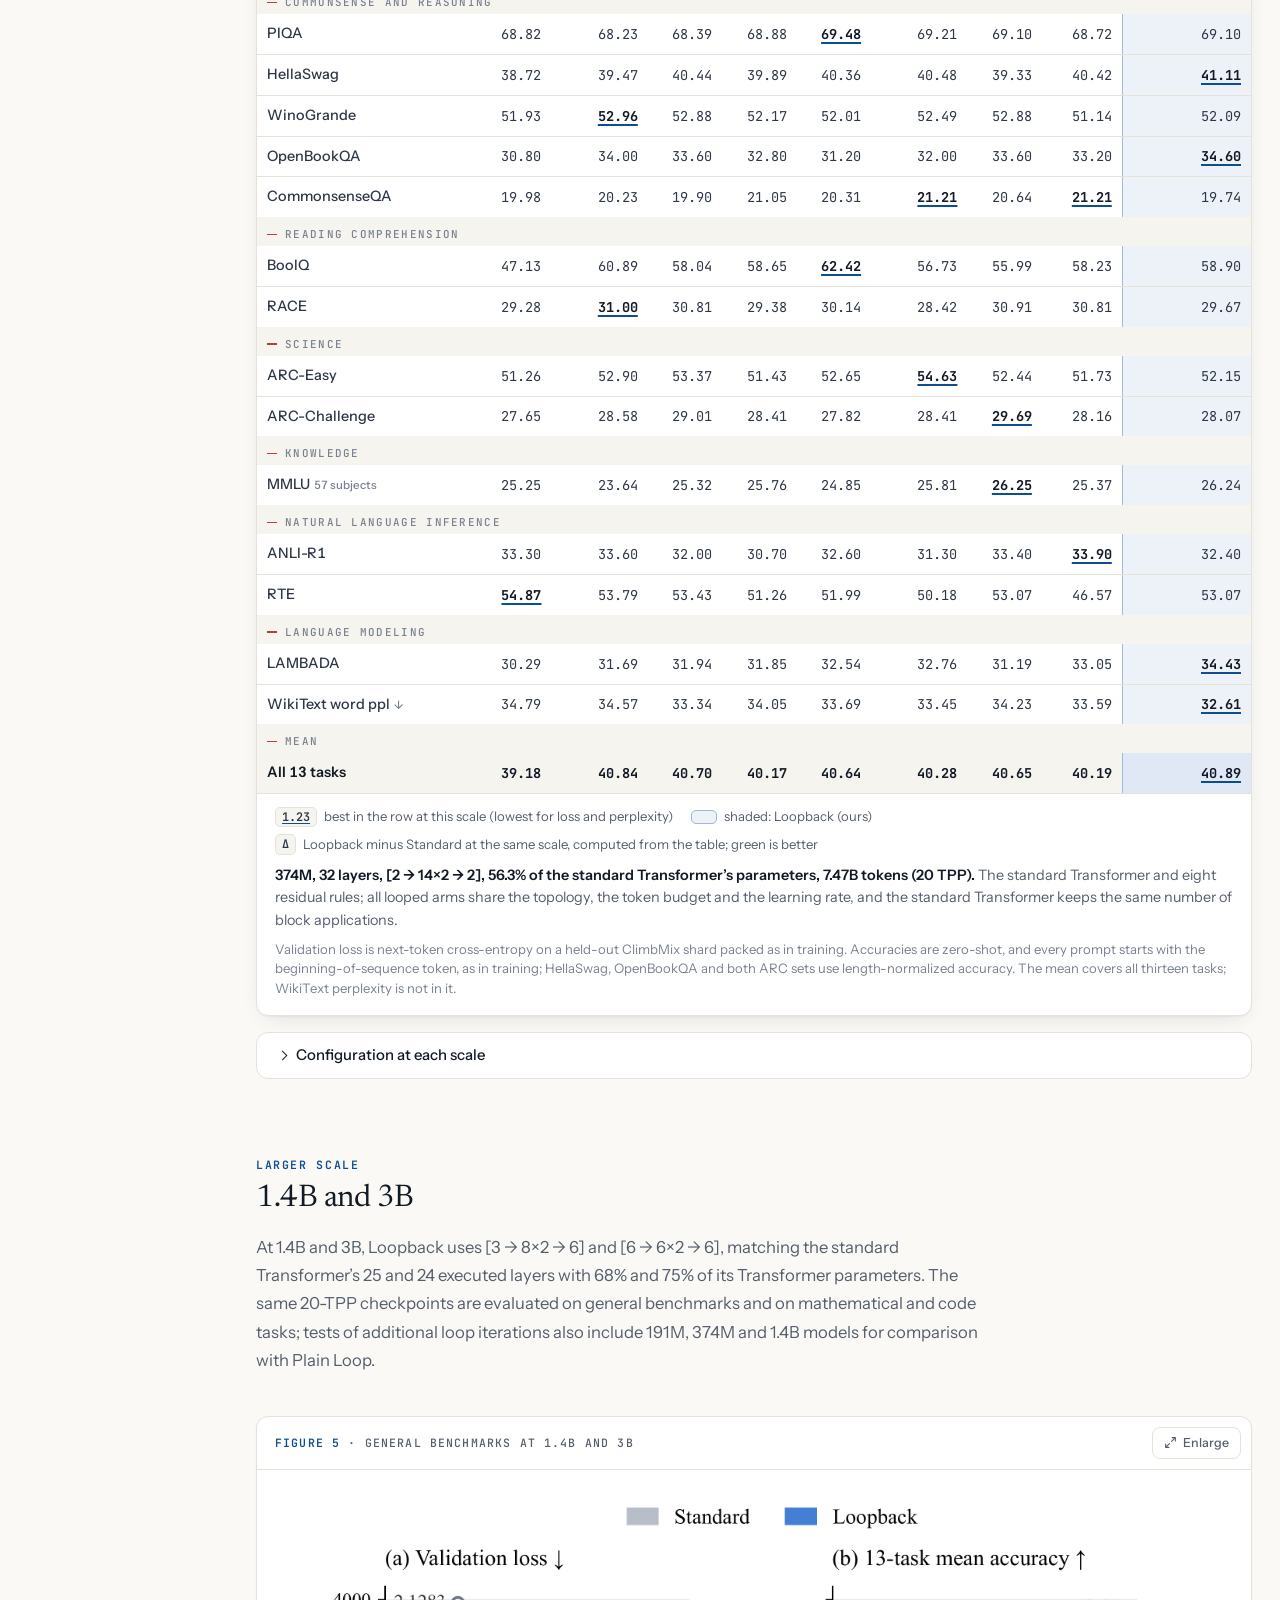
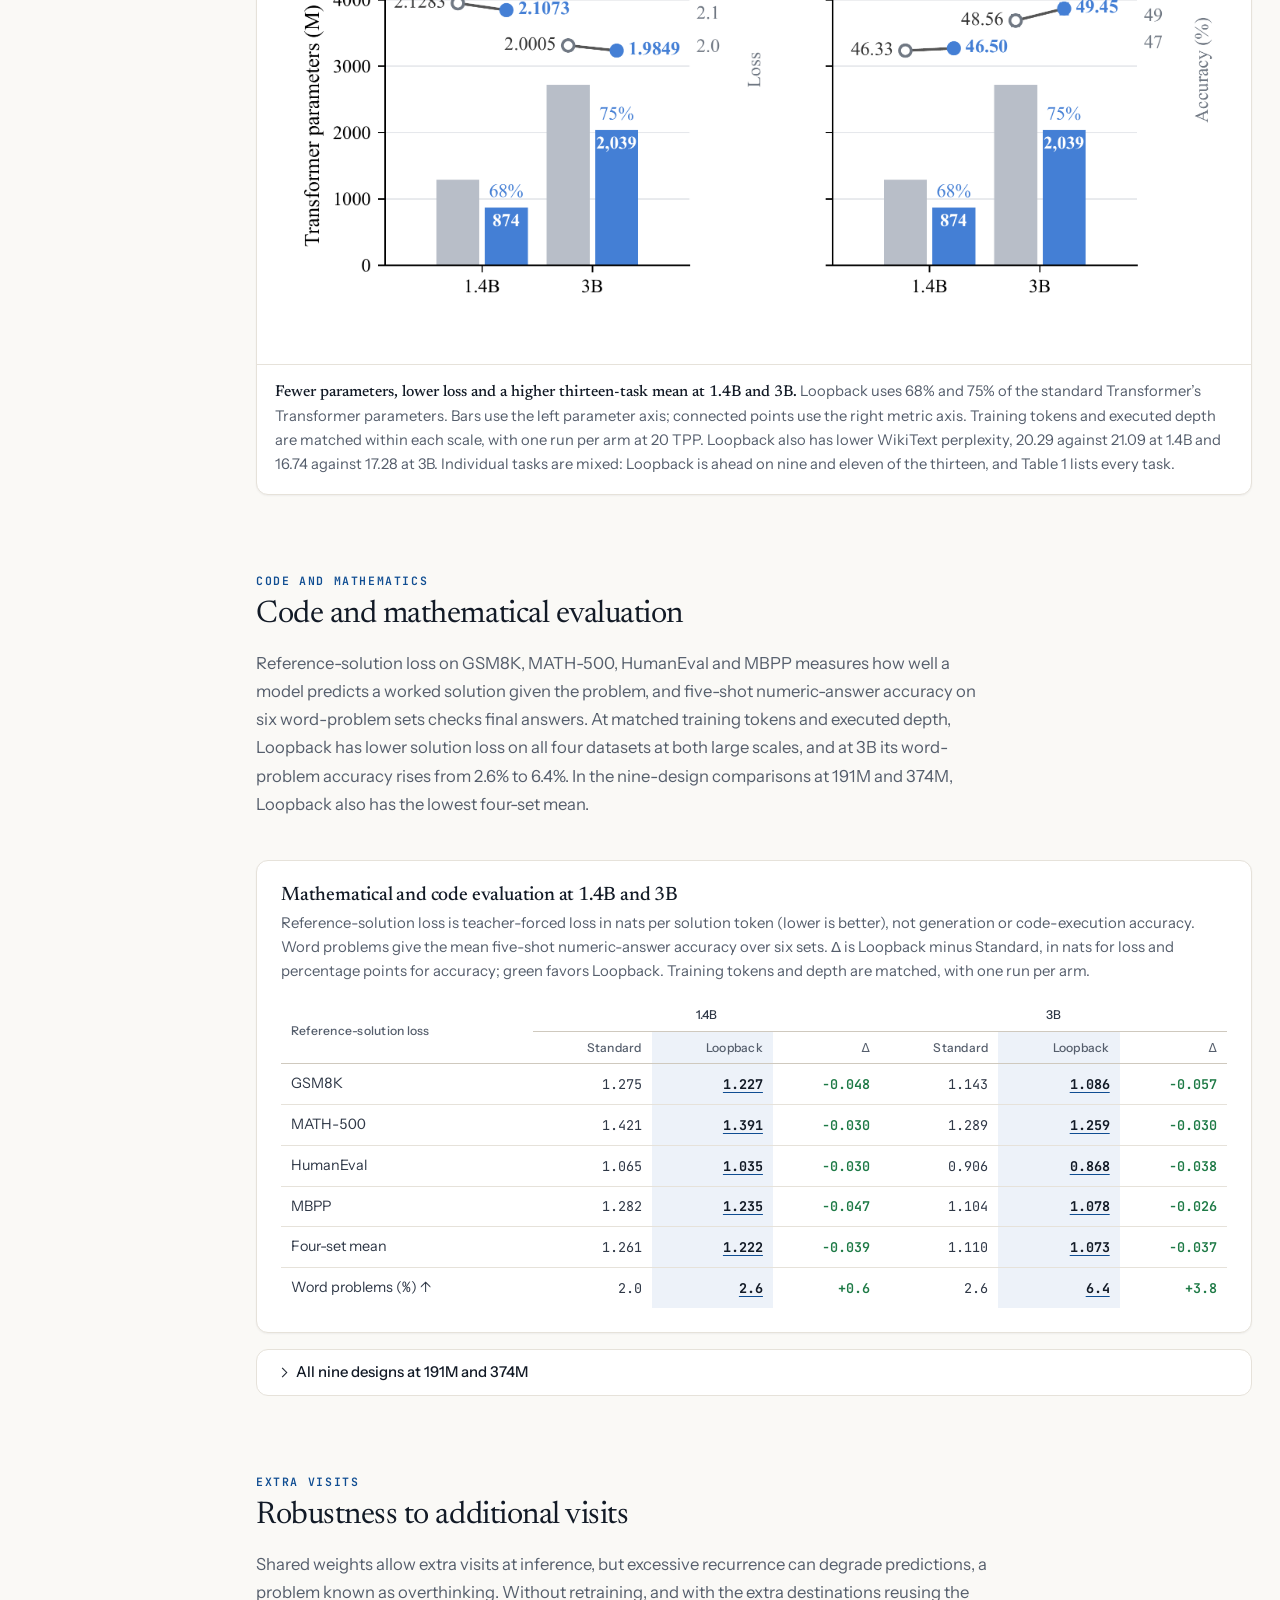
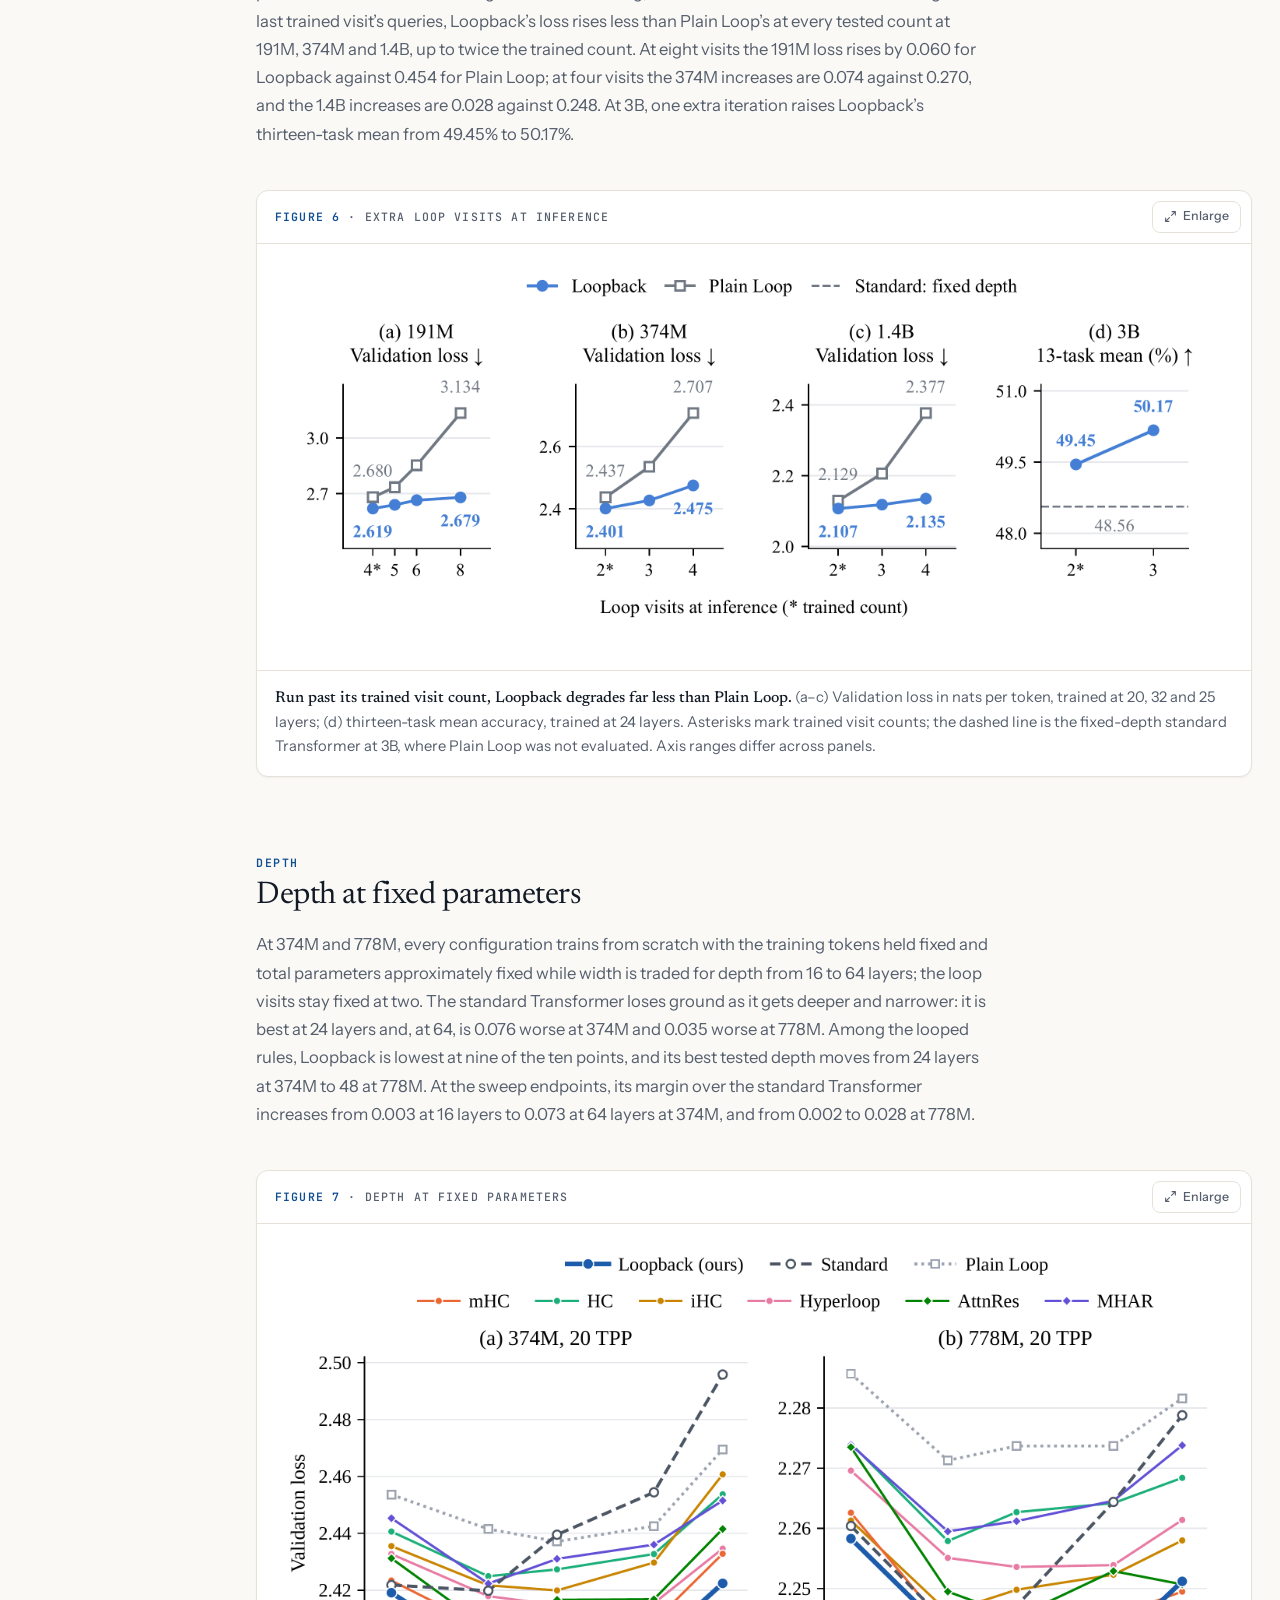
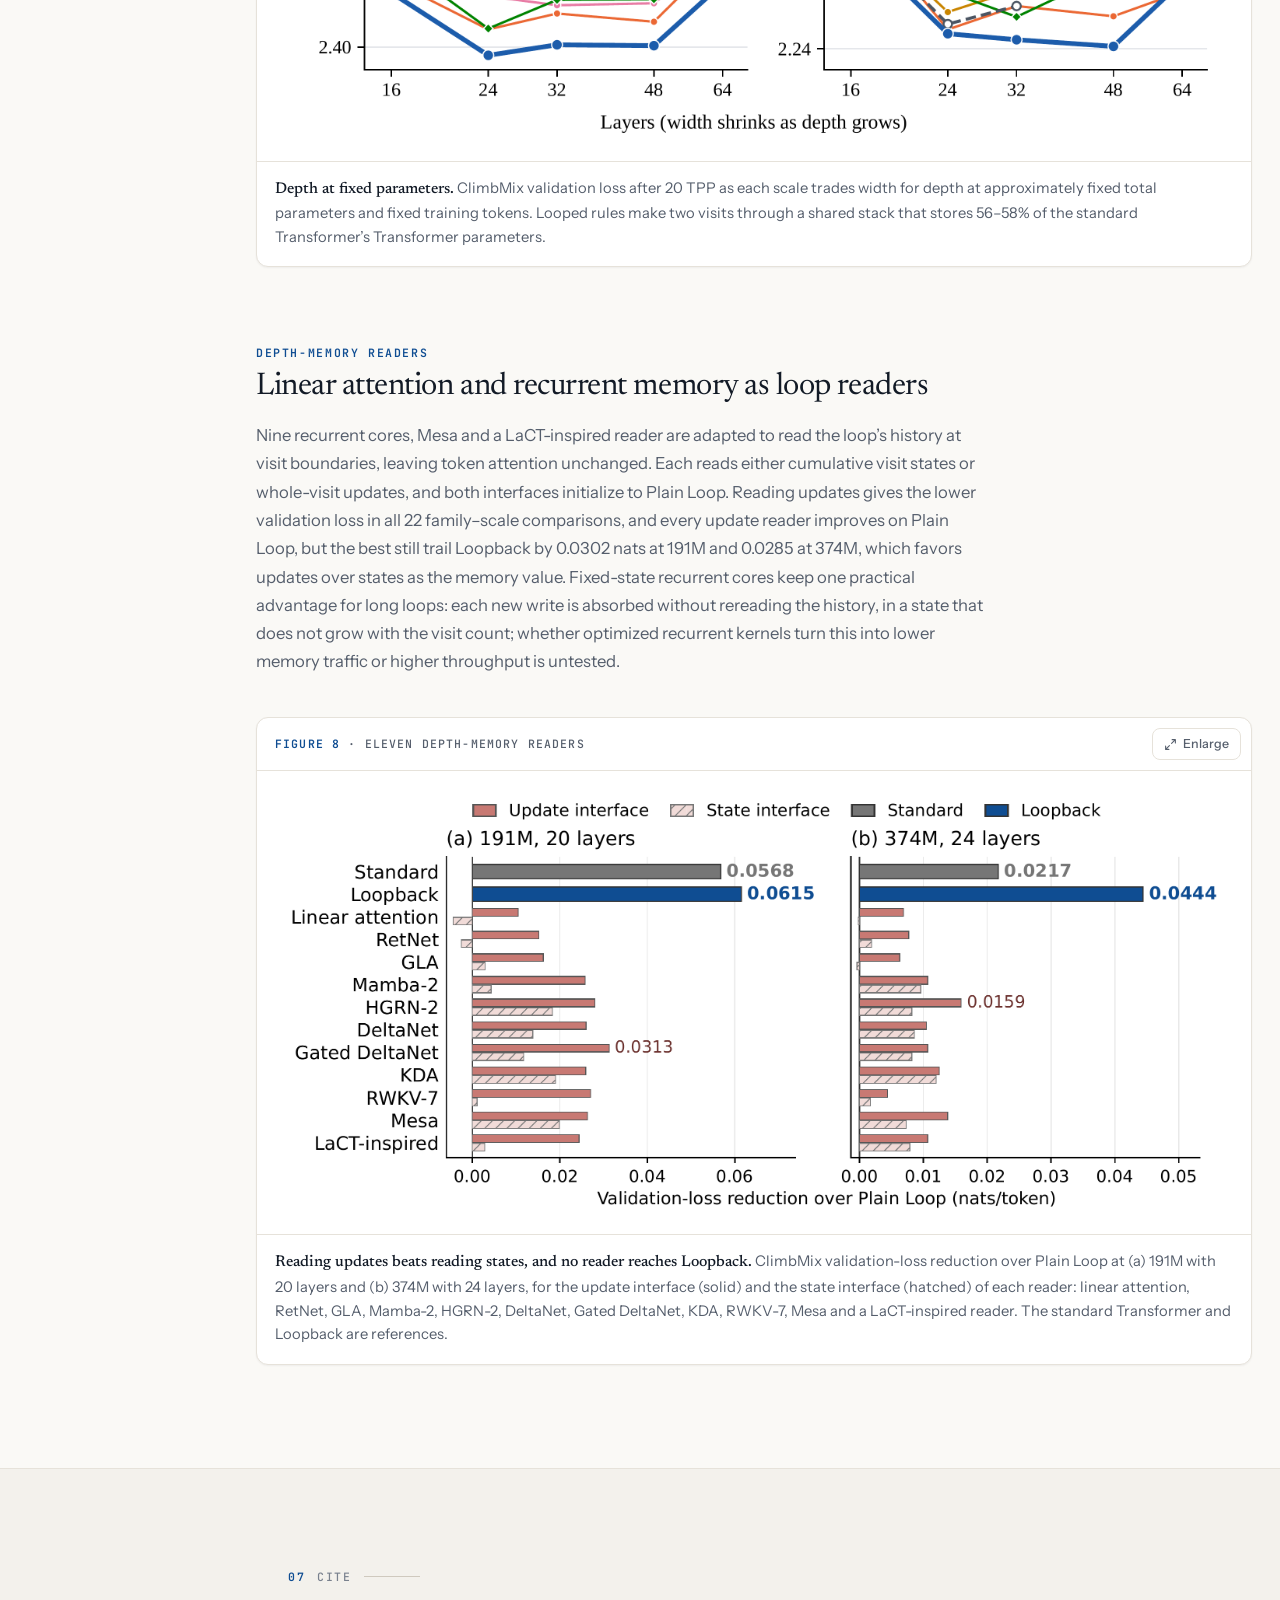
==== commit cbfa6894: "Video: 117.2 s cut -- the memory scene says how linear attention and the residual stream connect (li" ====
--- a/index.html
+++ b/index.html
@@ -564,10 +564,10 @@
       </figure>
     </div>
     <figure class="hero__video" id="video">
-      <video controls playsinline preload="metadata" poster="videos/loopback_promo_poster_hero.jpg?v=20261109b" aria-label="Loopback Transformer overview video with narration and captions, 1 minute 49 seconds">
-        <source src="videos/loopback_promo.mp4?v=20261109b" type="video/mp4">
+      <video controls playsinline preload="metadata" poster="videos/loopback_promo_poster_hero.jpg?v=20261109c" aria-label="Loopback Transformer overview video with narration and captions, 1 minute 57 seconds">
+        <source src="videos/loopback_promo.mp4?v=20261109c" type="video/mp4">
       </video>
-      <figcaption><strong>Loopback in 1:49.</strong> The memory view behind the design, what Loopback changes, two models reading the same text, and the main results, narrated and captioned.</figcaption>
+      <figcaption><strong>Loopback in 1:57.</strong> The memory view behind the design, what Loopback changes, two models reading the same text, and the main results, narrated and captioned.</figcaption>
     </figure>
     <ul class="headline" aria-label="Headline numbers">
       <li><span class="headline__value"><em>40&ndash;75%</em></span><span class="headline__label">of the standard Transformer&rsquo;s Transformer parameters: <strong>56.65 vs 141.59M</strong> at 191M, <strong>2,038.58 vs 2,718.06M</strong> at 3B</span></li>
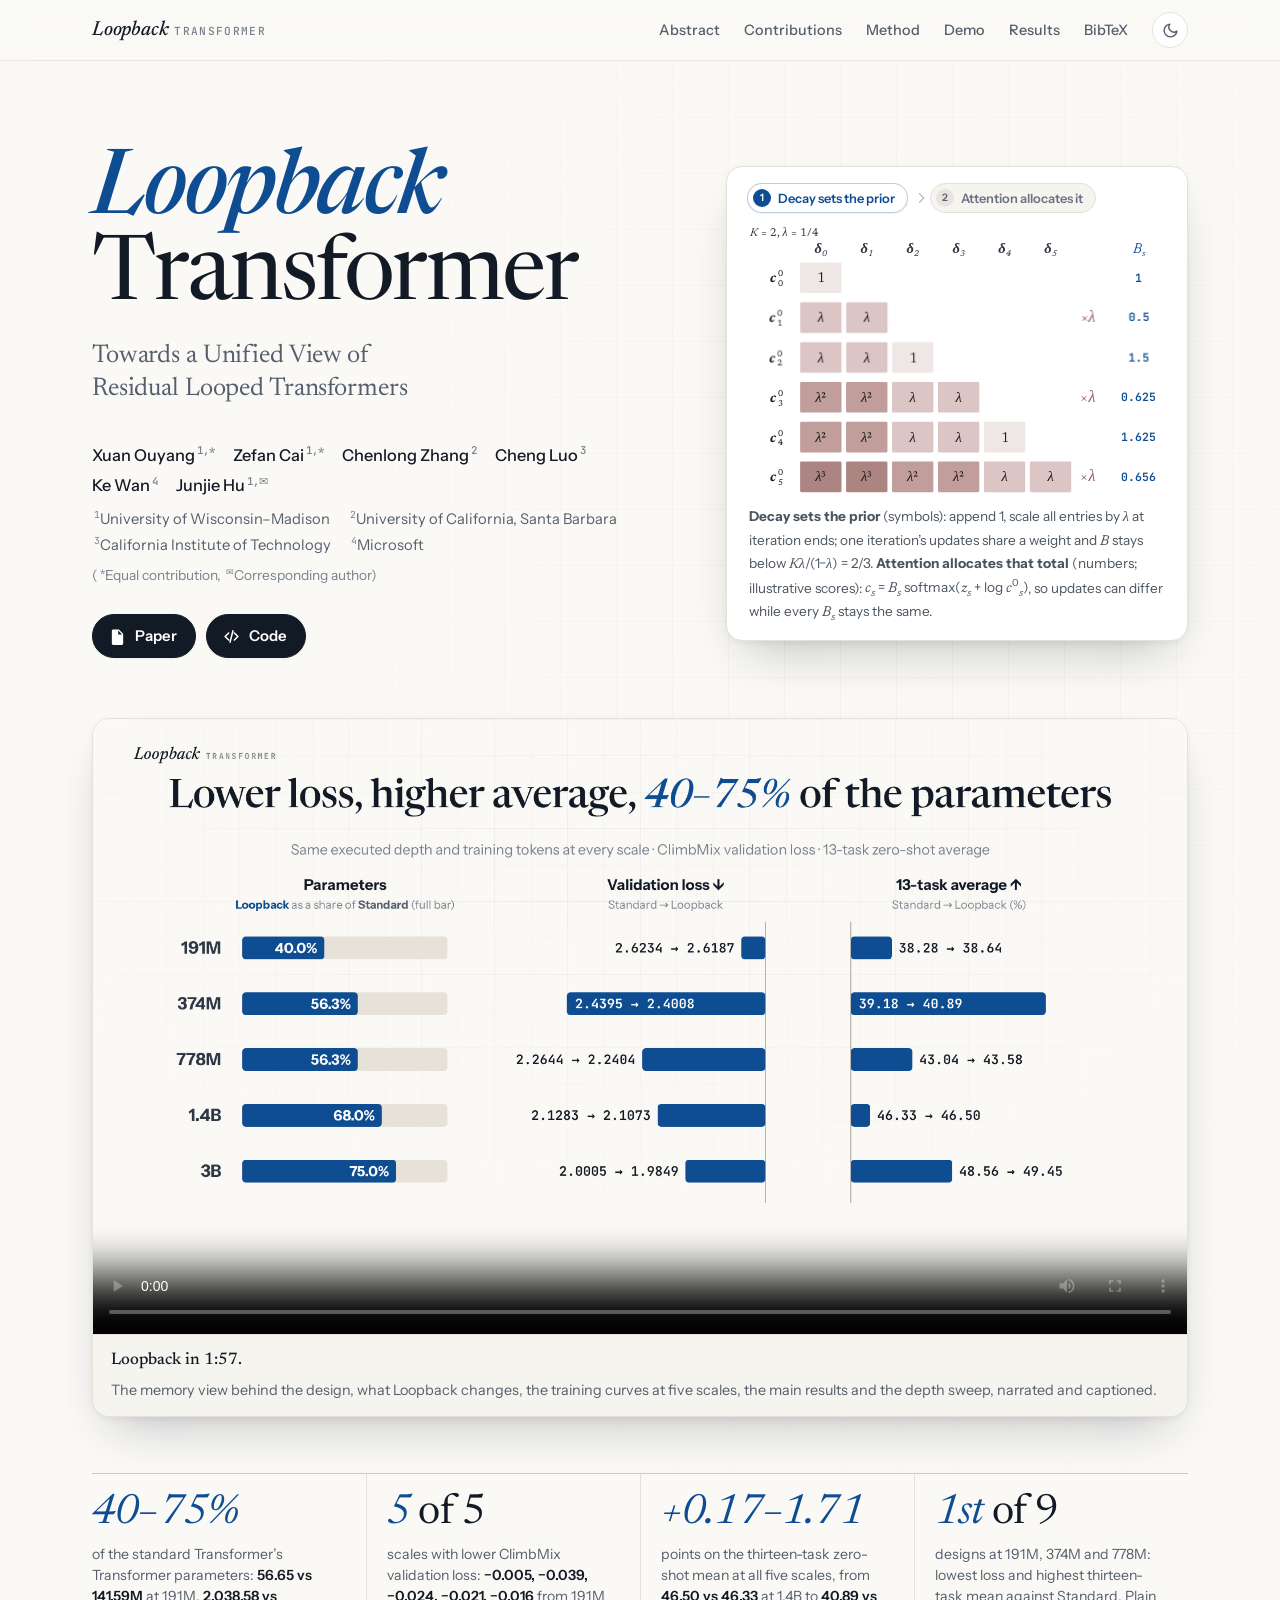
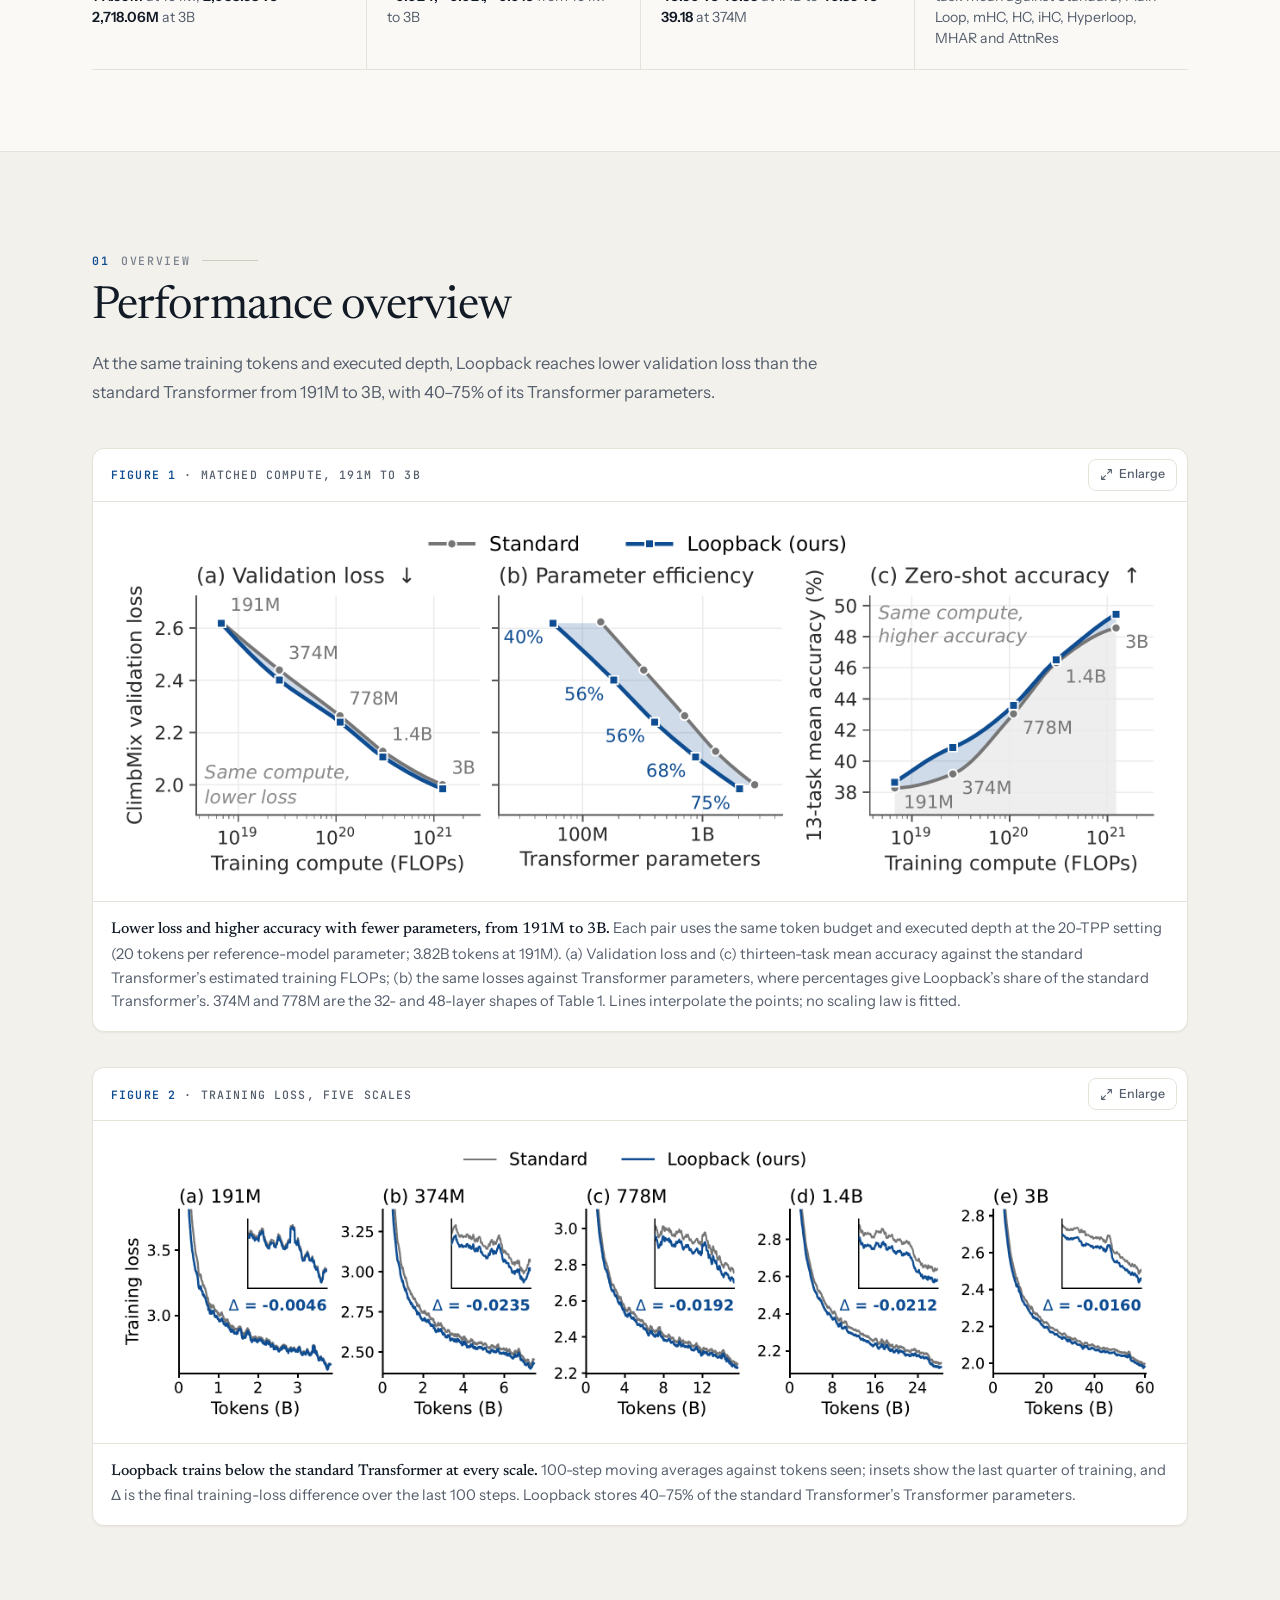
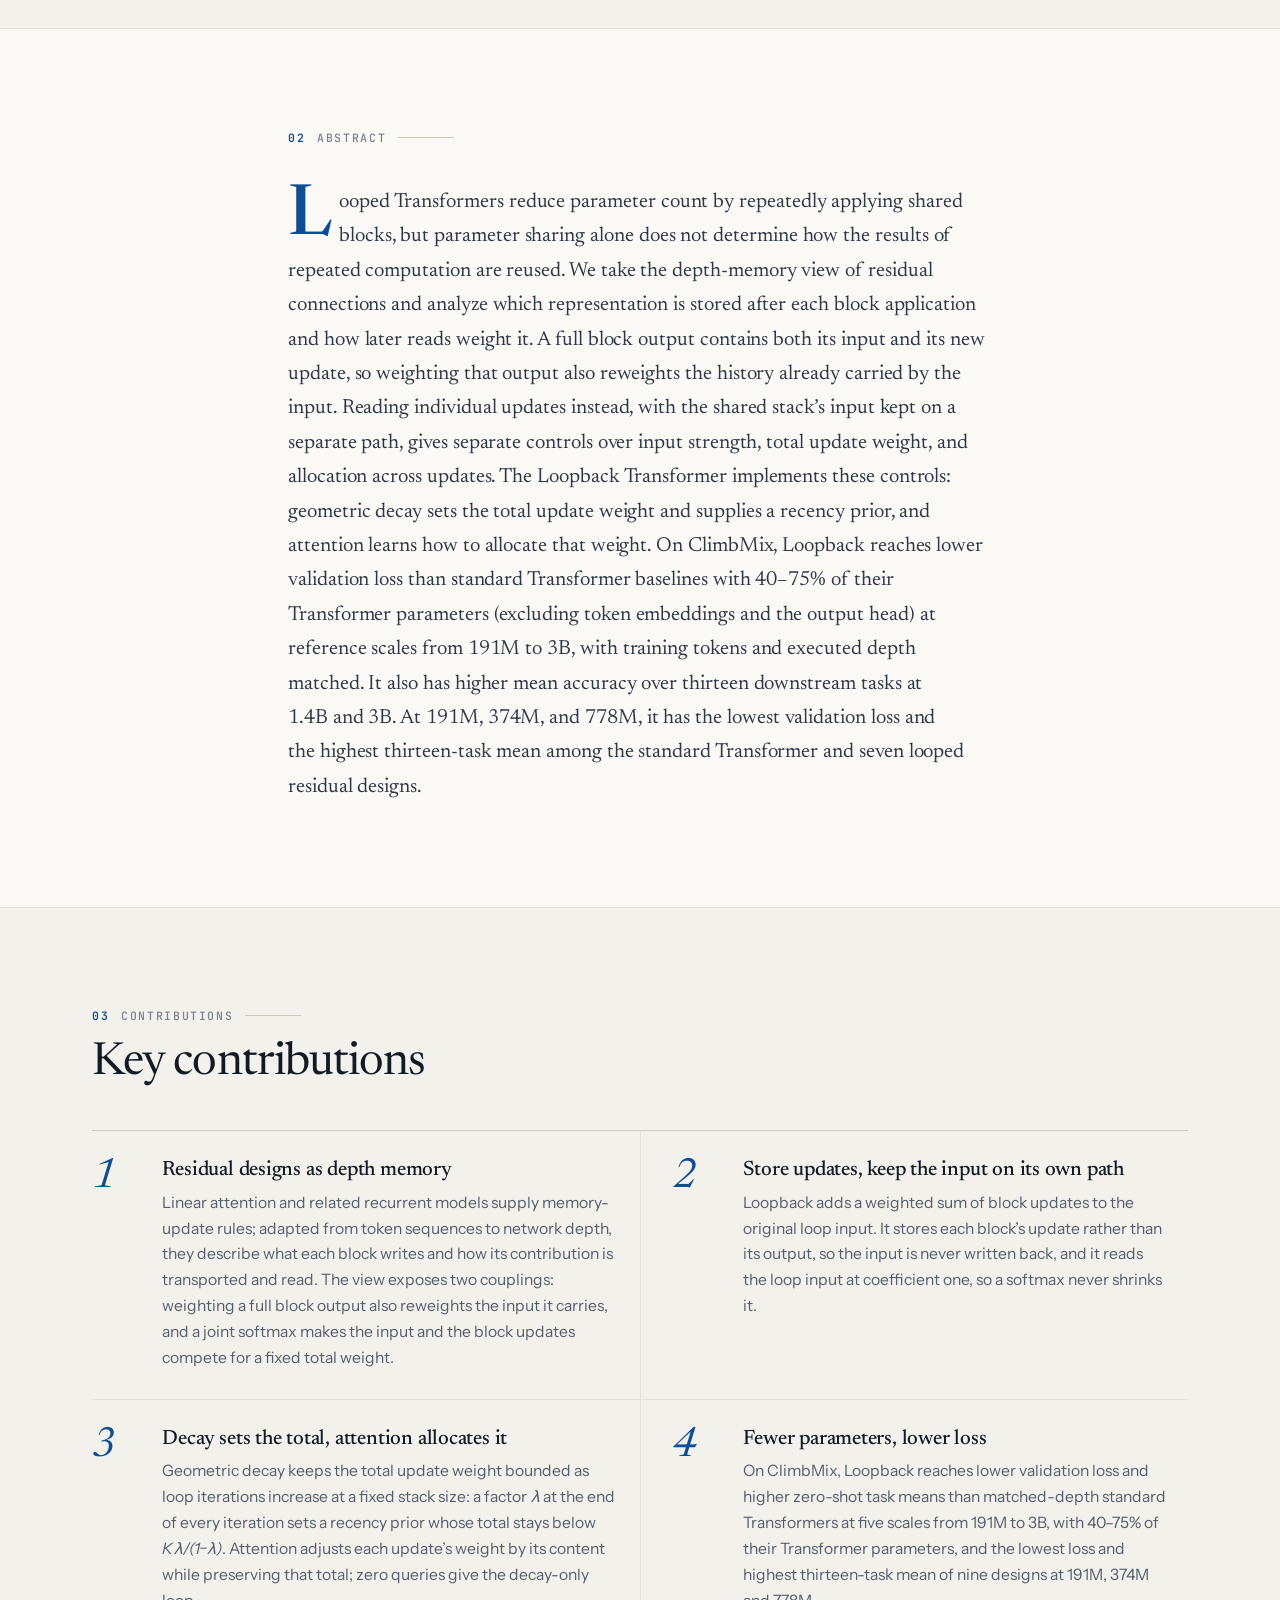
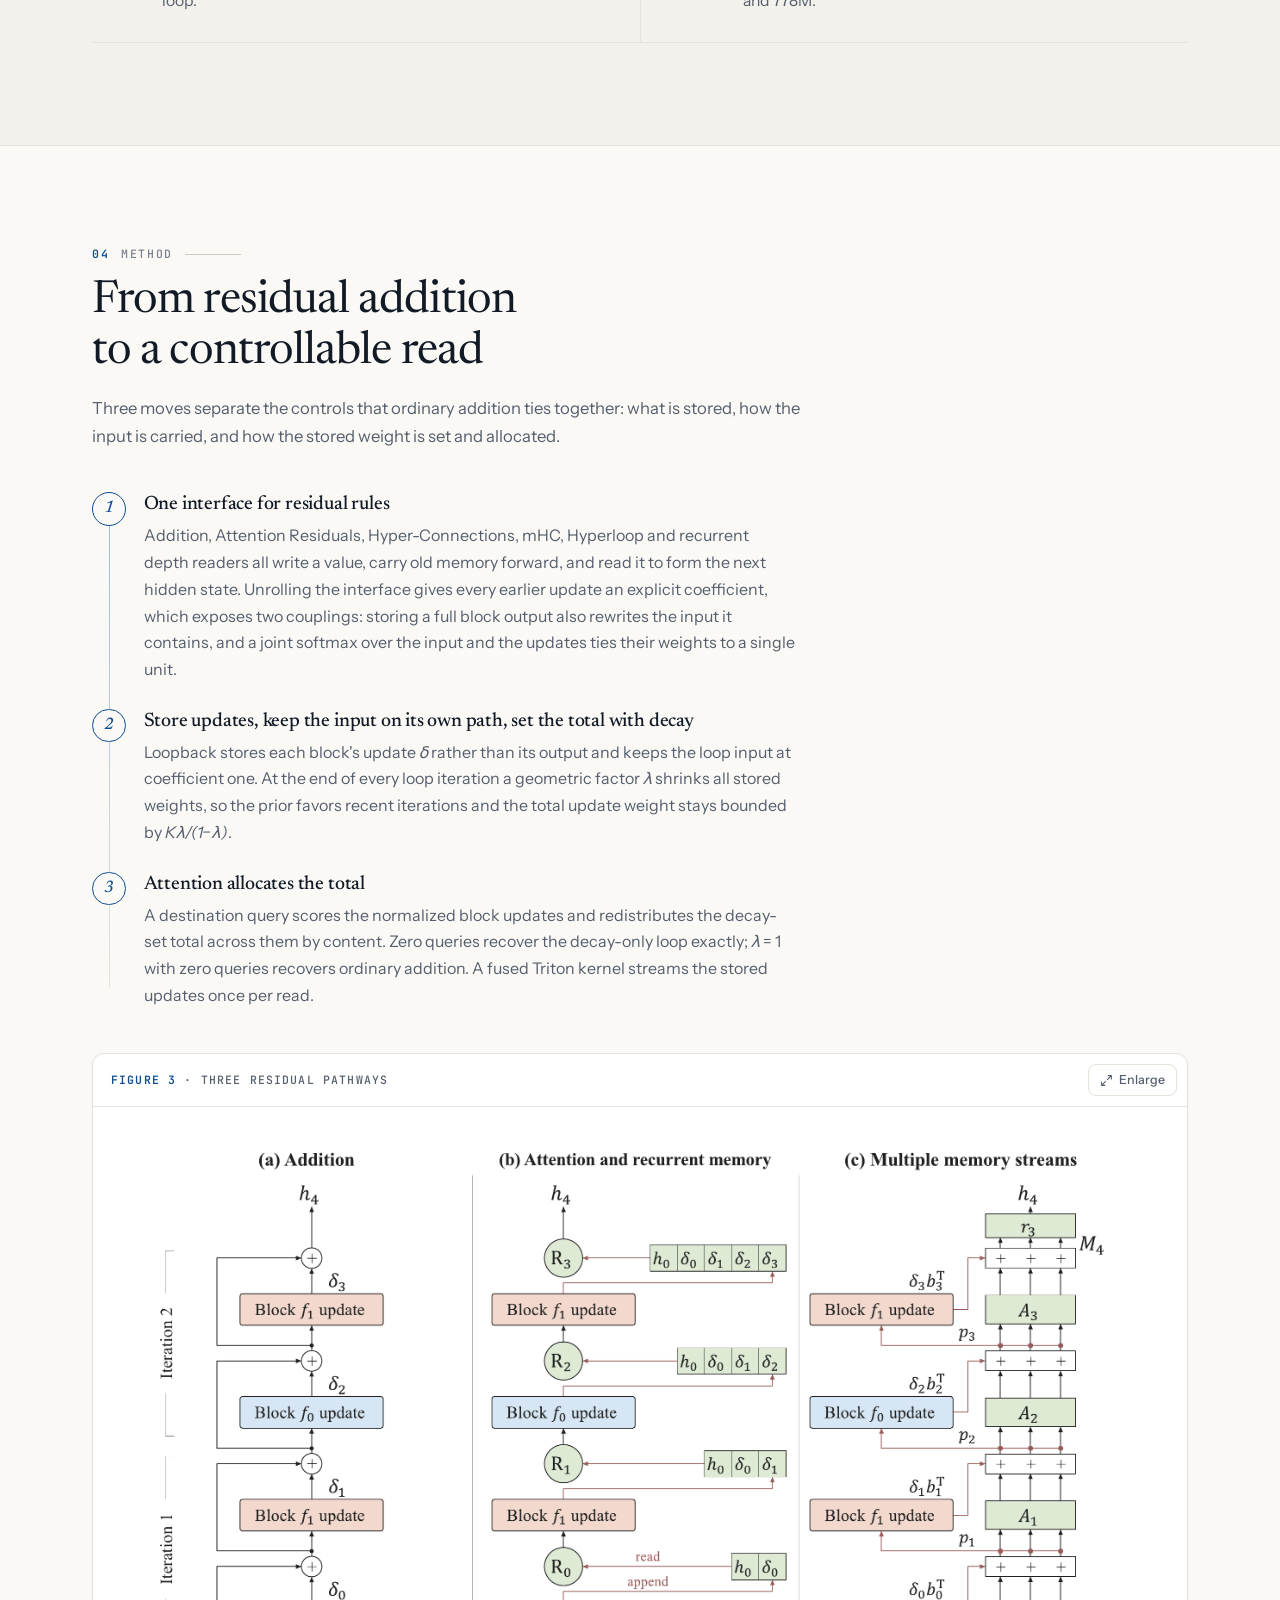
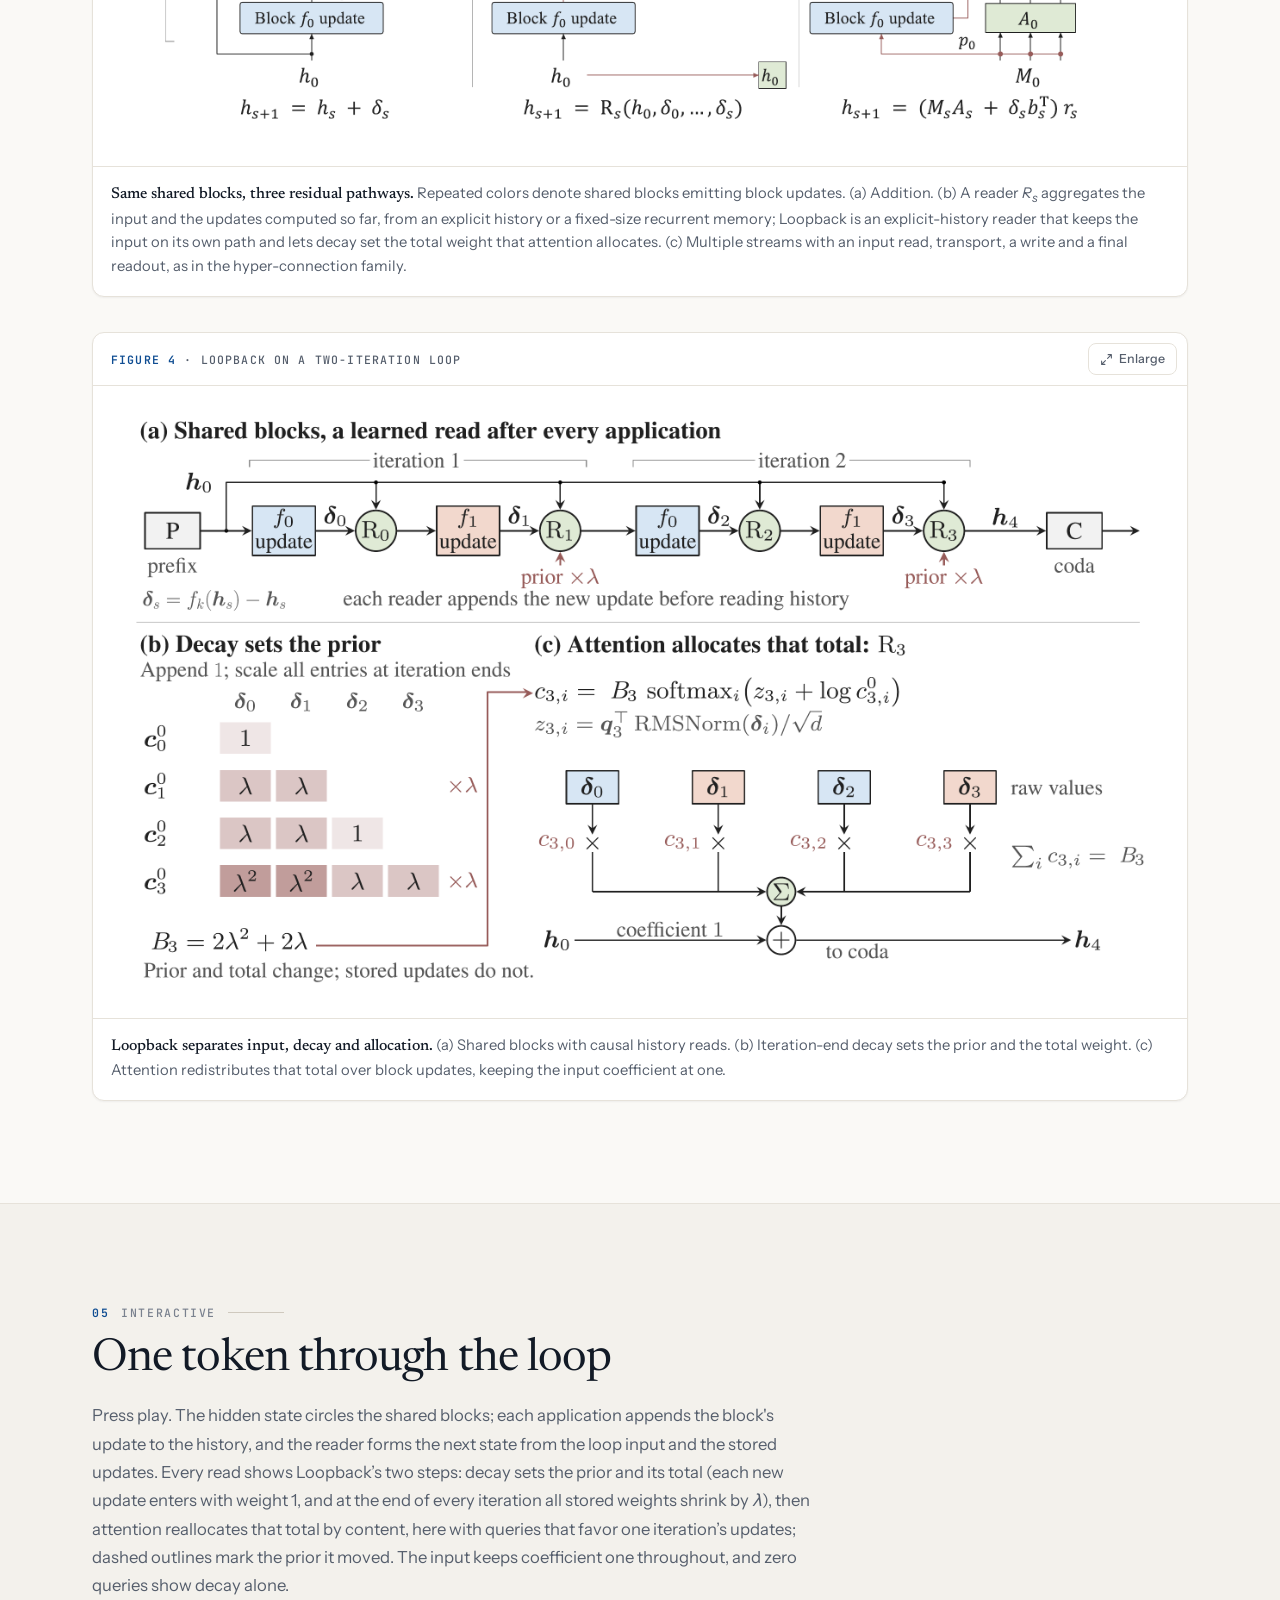
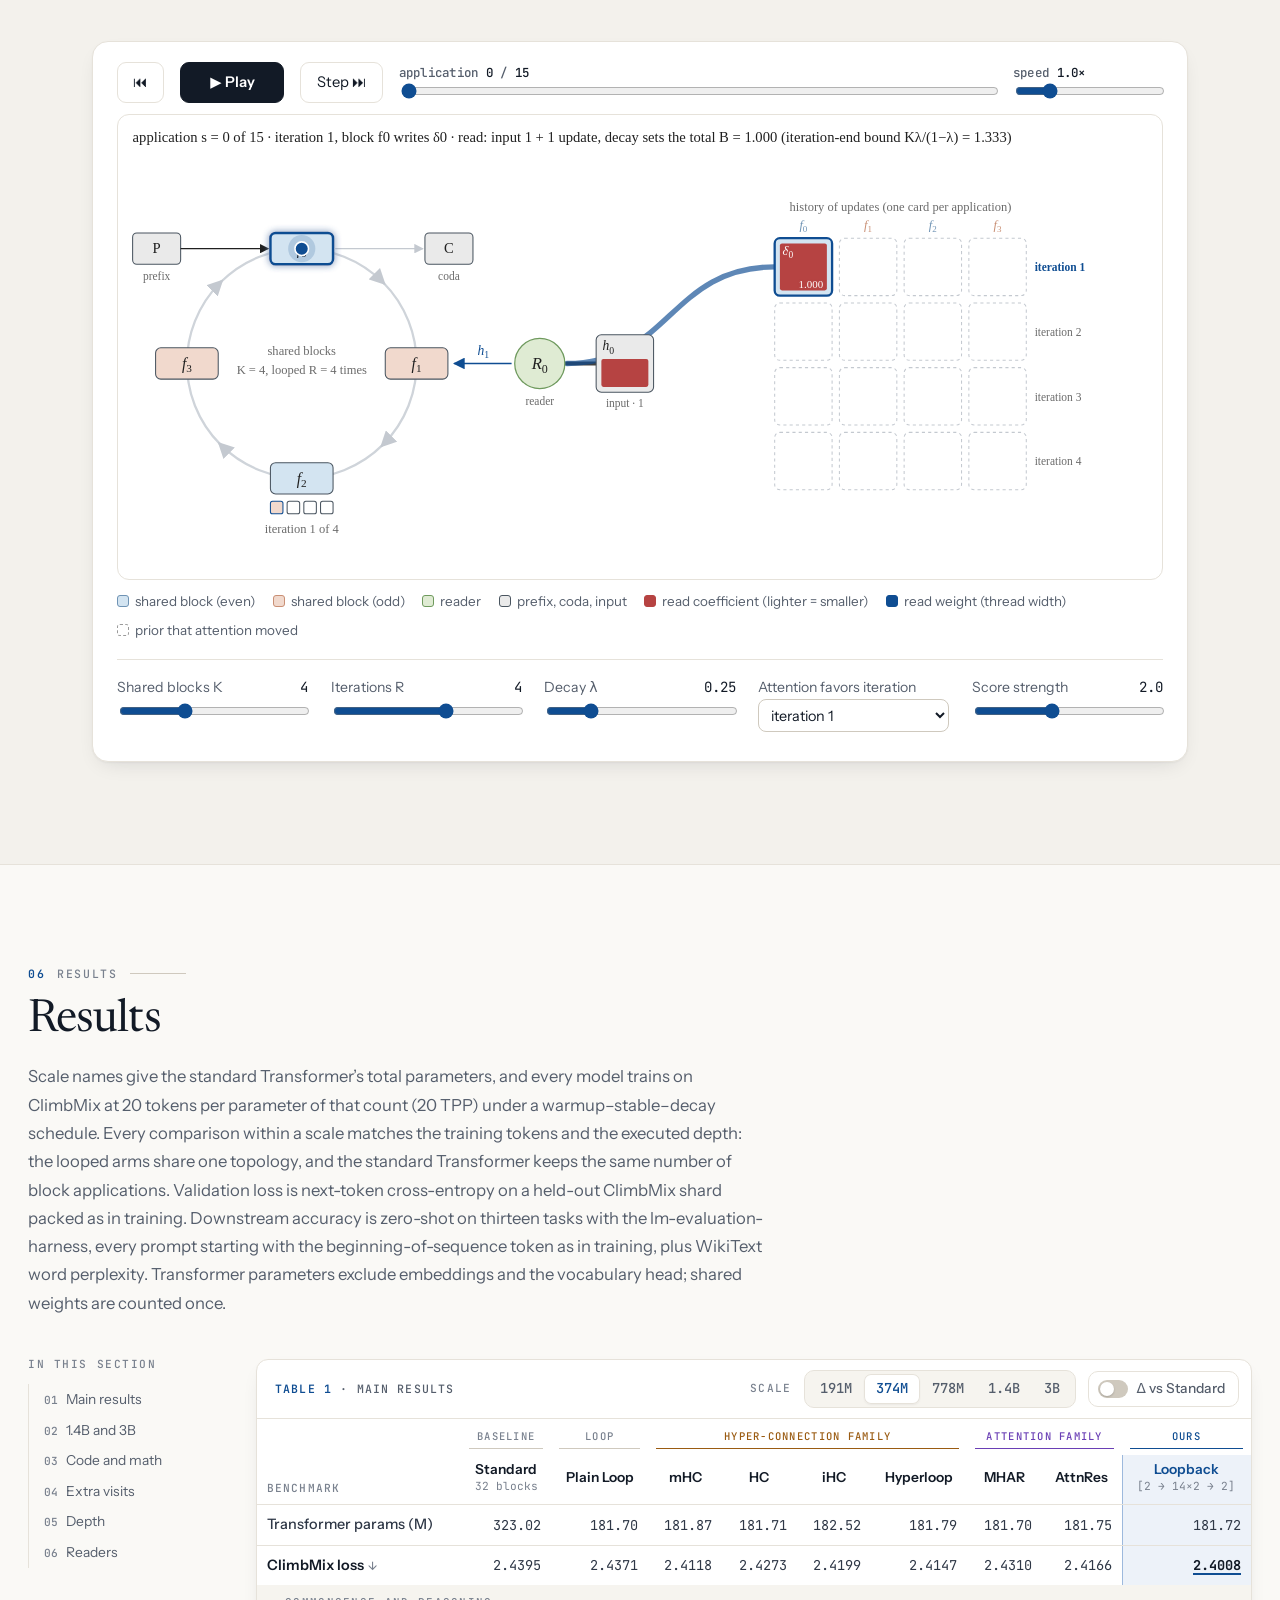
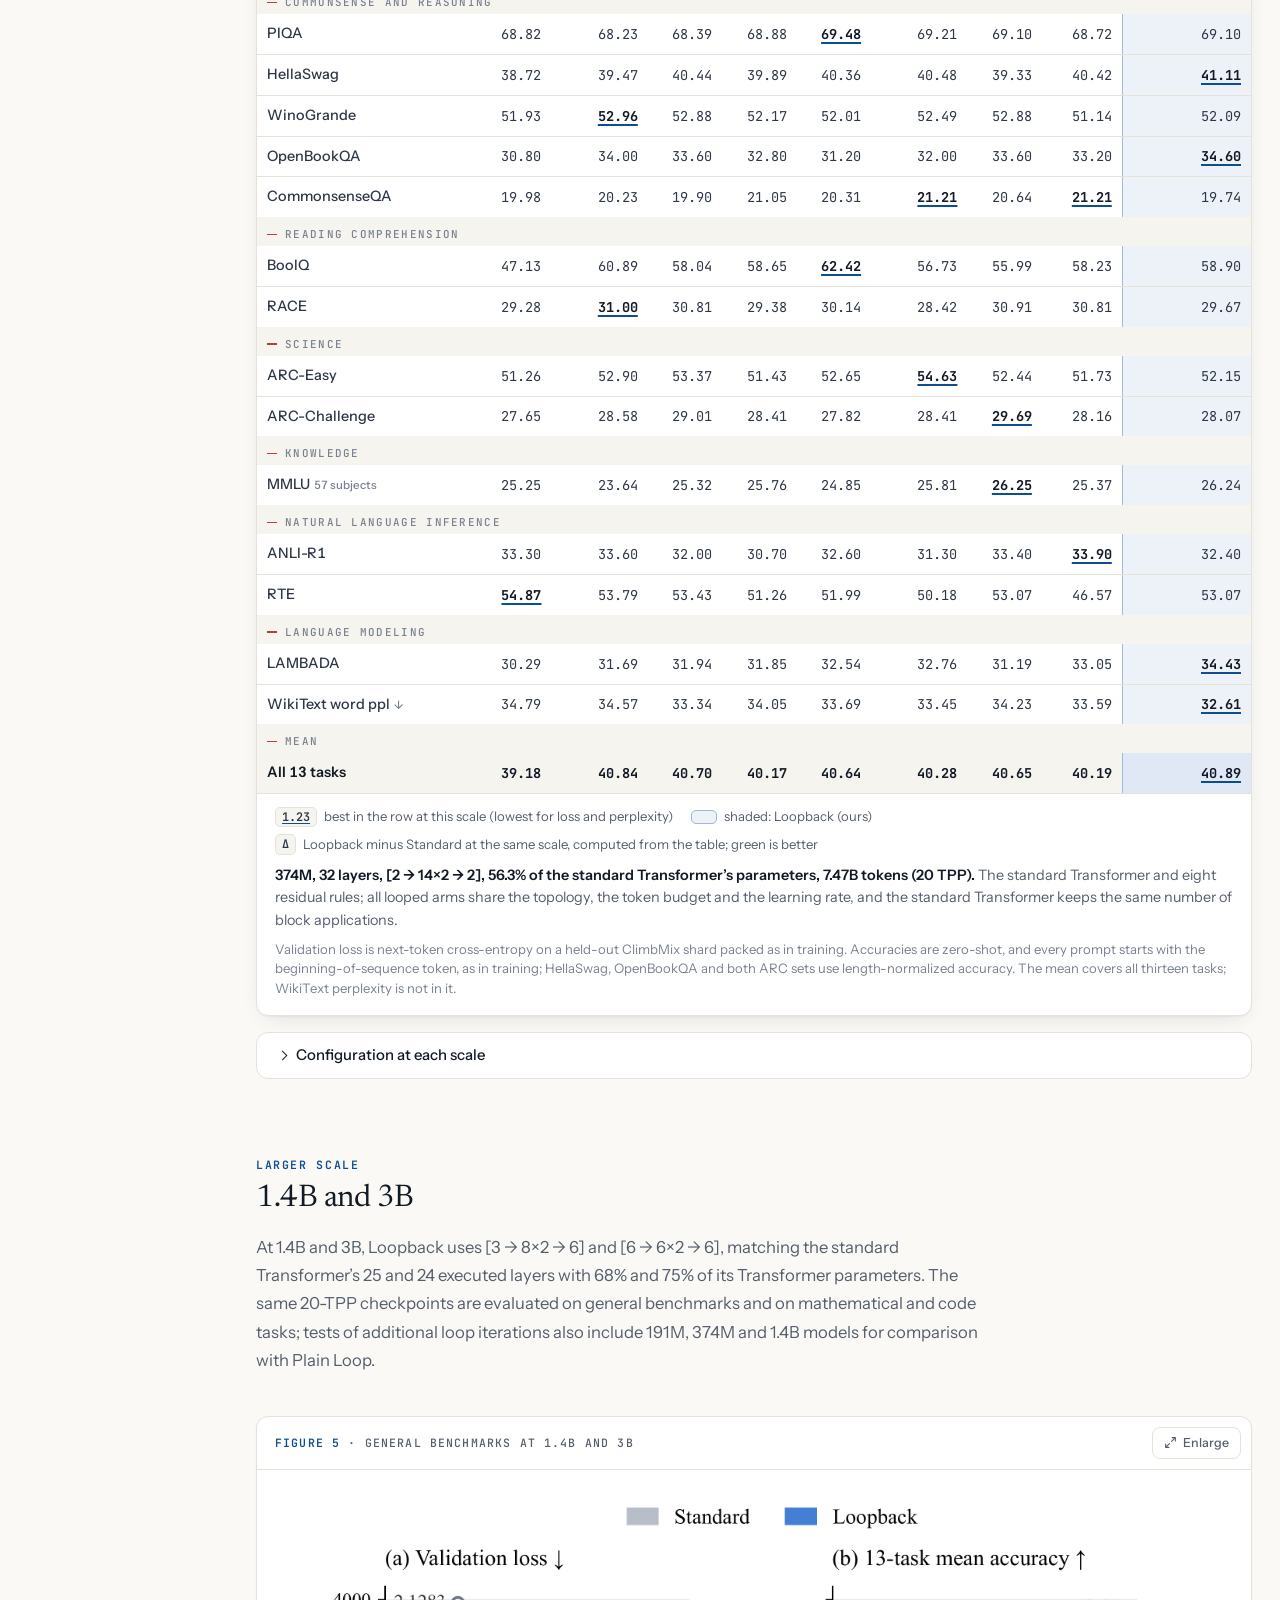
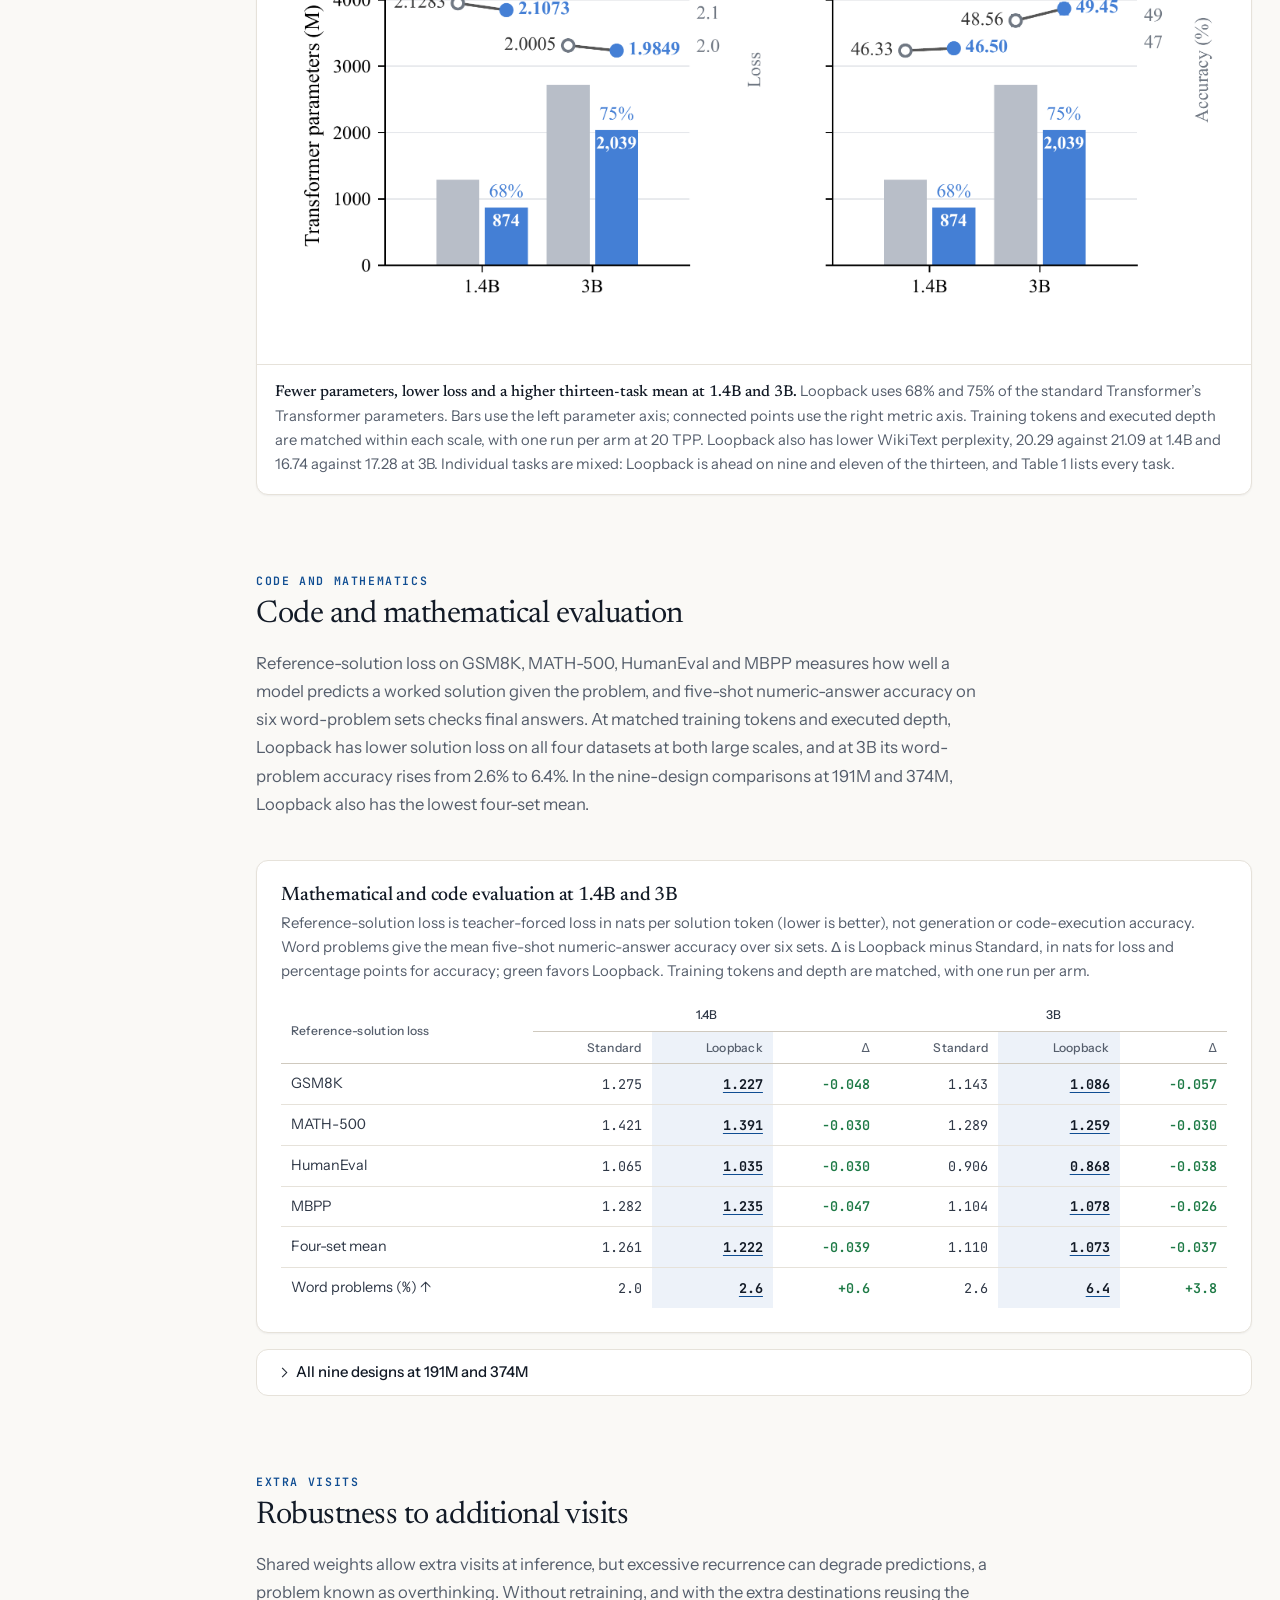
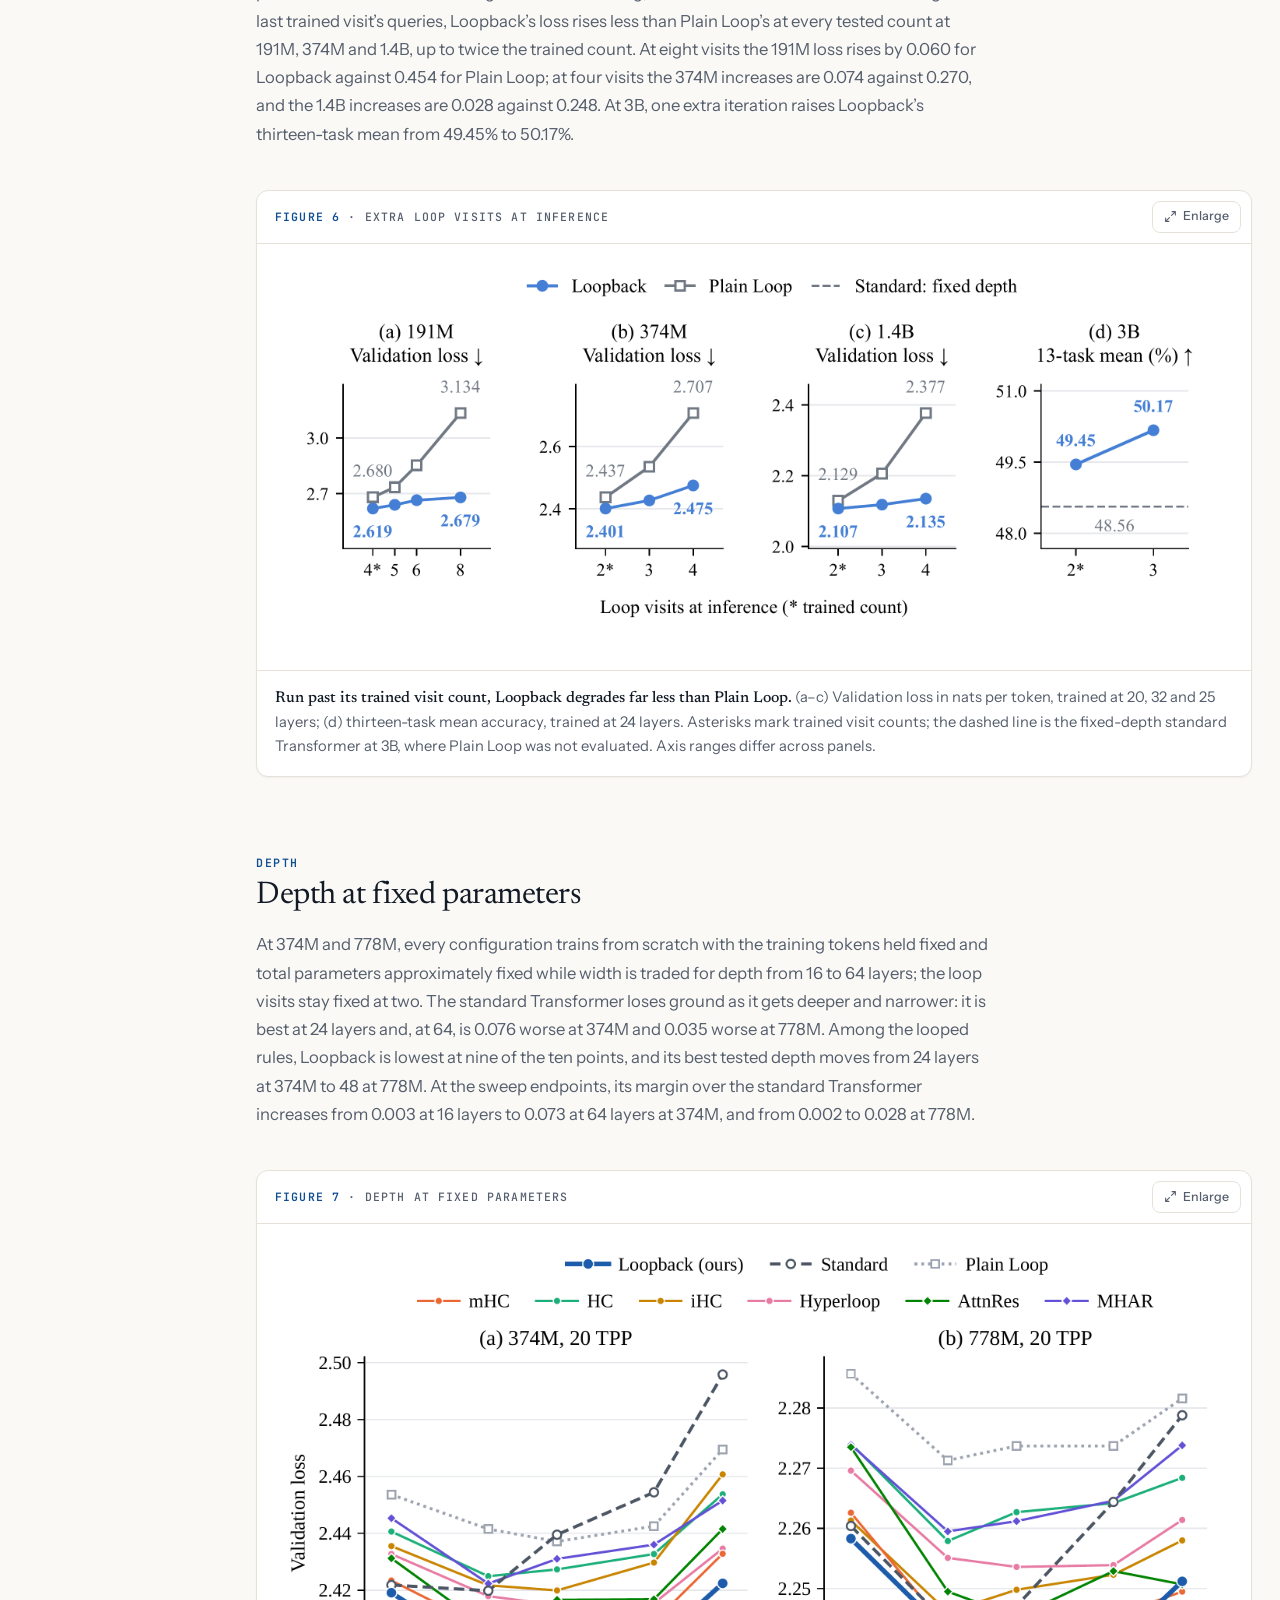
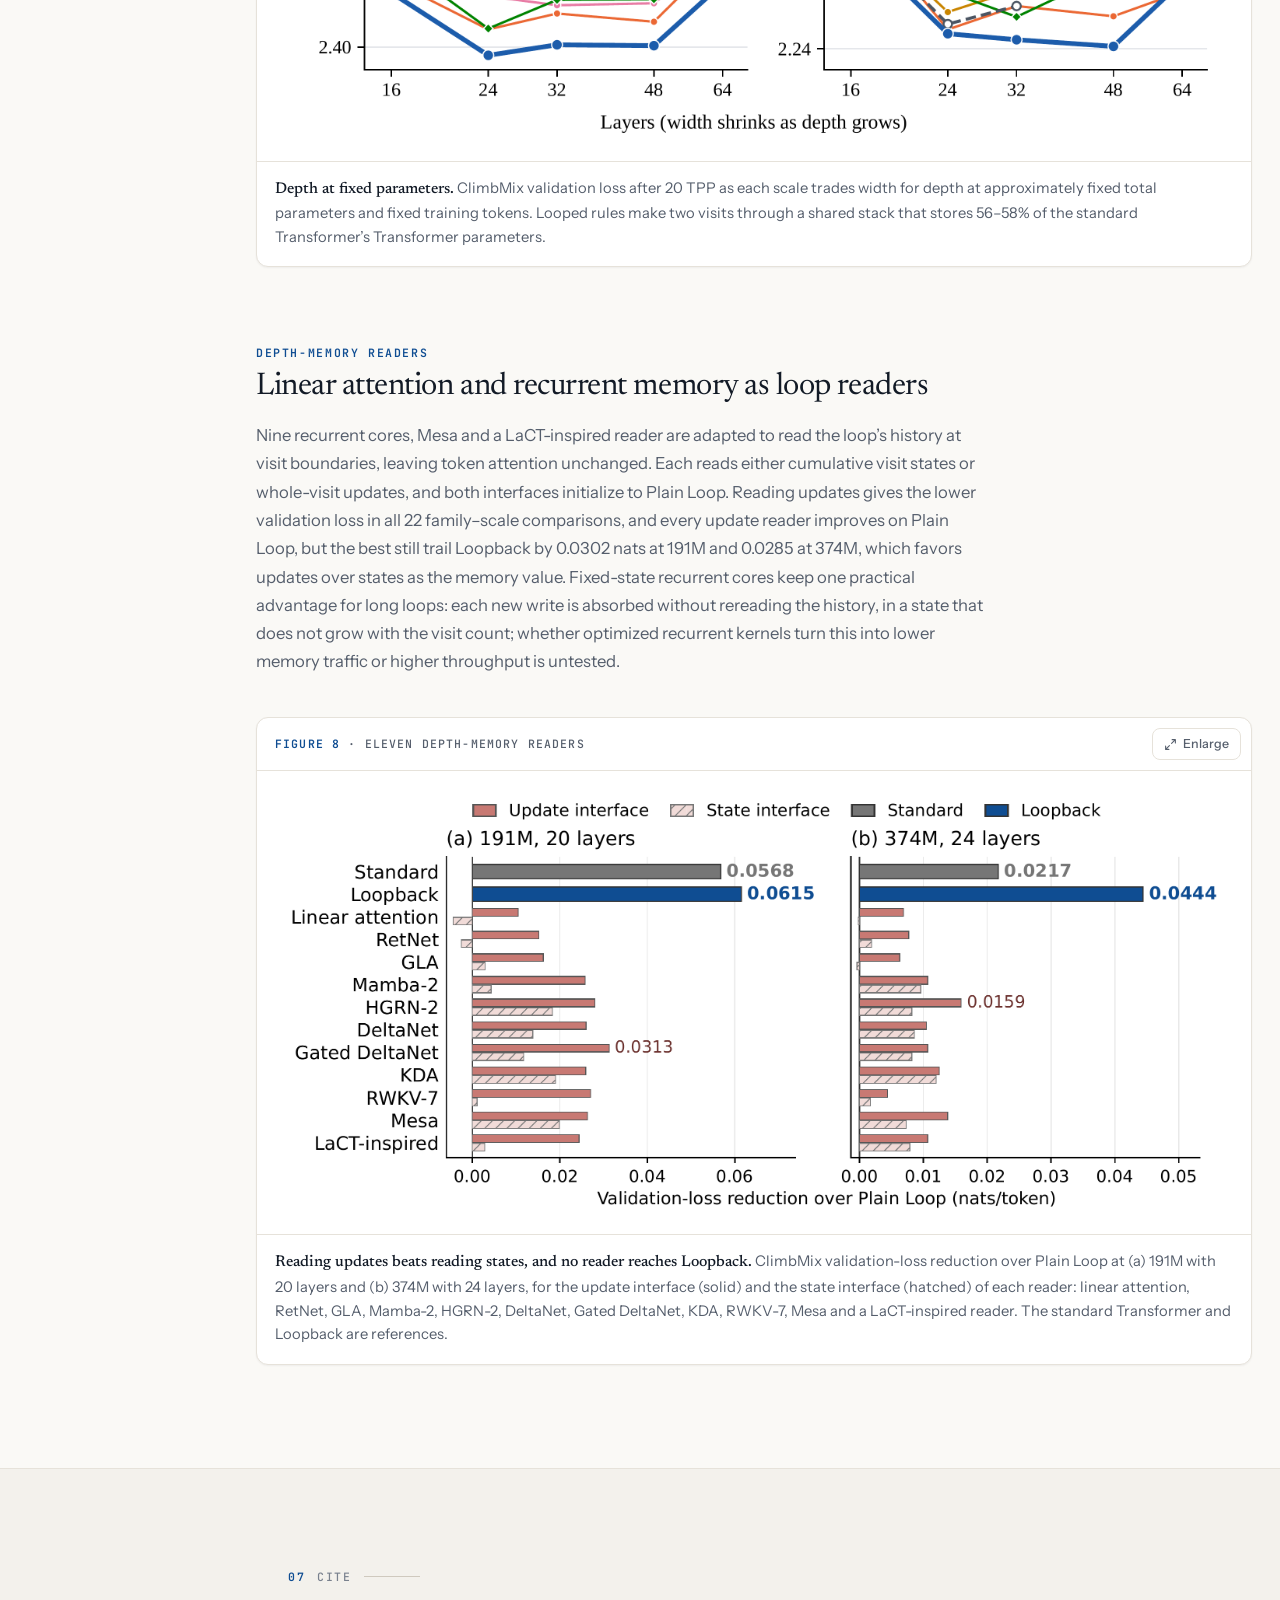
==== commit d1b14d31: "Video: v25 (1:57) -- the paper's training curves and depth sweep, and a smoother memory line - The l" ====
--- a/index.html
+++ b/index.html
@@ -564,10 +564,10 @@
       </figure>
     </div>
     <figure class="hero__video" id="video">
-      <video controls playsinline preload="metadata" poster="videos/loopback_promo_poster_hero.jpg?v=20261109c" aria-label="Loopback Transformer overview video with narration and captions, 1 minute 57 seconds">
-        <source src="videos/loopback_promo.mp4?v=20261109c" type="video/mp4">
+      <video controls playsinline preload="metadata" poster="videos/loopback_promo_poster_hero.jpg?v=20261109d" aria-label="Loopback Transformer overview video with narration and captions, 1 minute 57 seconds">
+        <source src="videos/loopback_promo.mp4?v=20261109d" type="video/mp4">
       </video>
-      <figcaption><strong>Loopback in 1:57.</strong> The memory view behind the design, what Loopback changes, two models reading the same text, and the main results, narrated and captioned.</figcaption>
+      <figcaption><strong>Loopback in 1:57.</strong> The memory view behind the design, what Loopback changes, the training curves at five scales, the main results and the depth sweep, narrated and captioned.</figcaption>
     </figure>
     <ul class="headline" aria-label="Headline numbers">
       <li><span class="headline__value"><em>40&ndash;75%</em></span><span class="headline__label">of the standard Transformer&rsquo;s Transformer parameters: <strong>56.65 vs 141.59M</strong> at 191M, <strong>2,038.58 vs 2,718.06M</strong> at 3B</span></li>
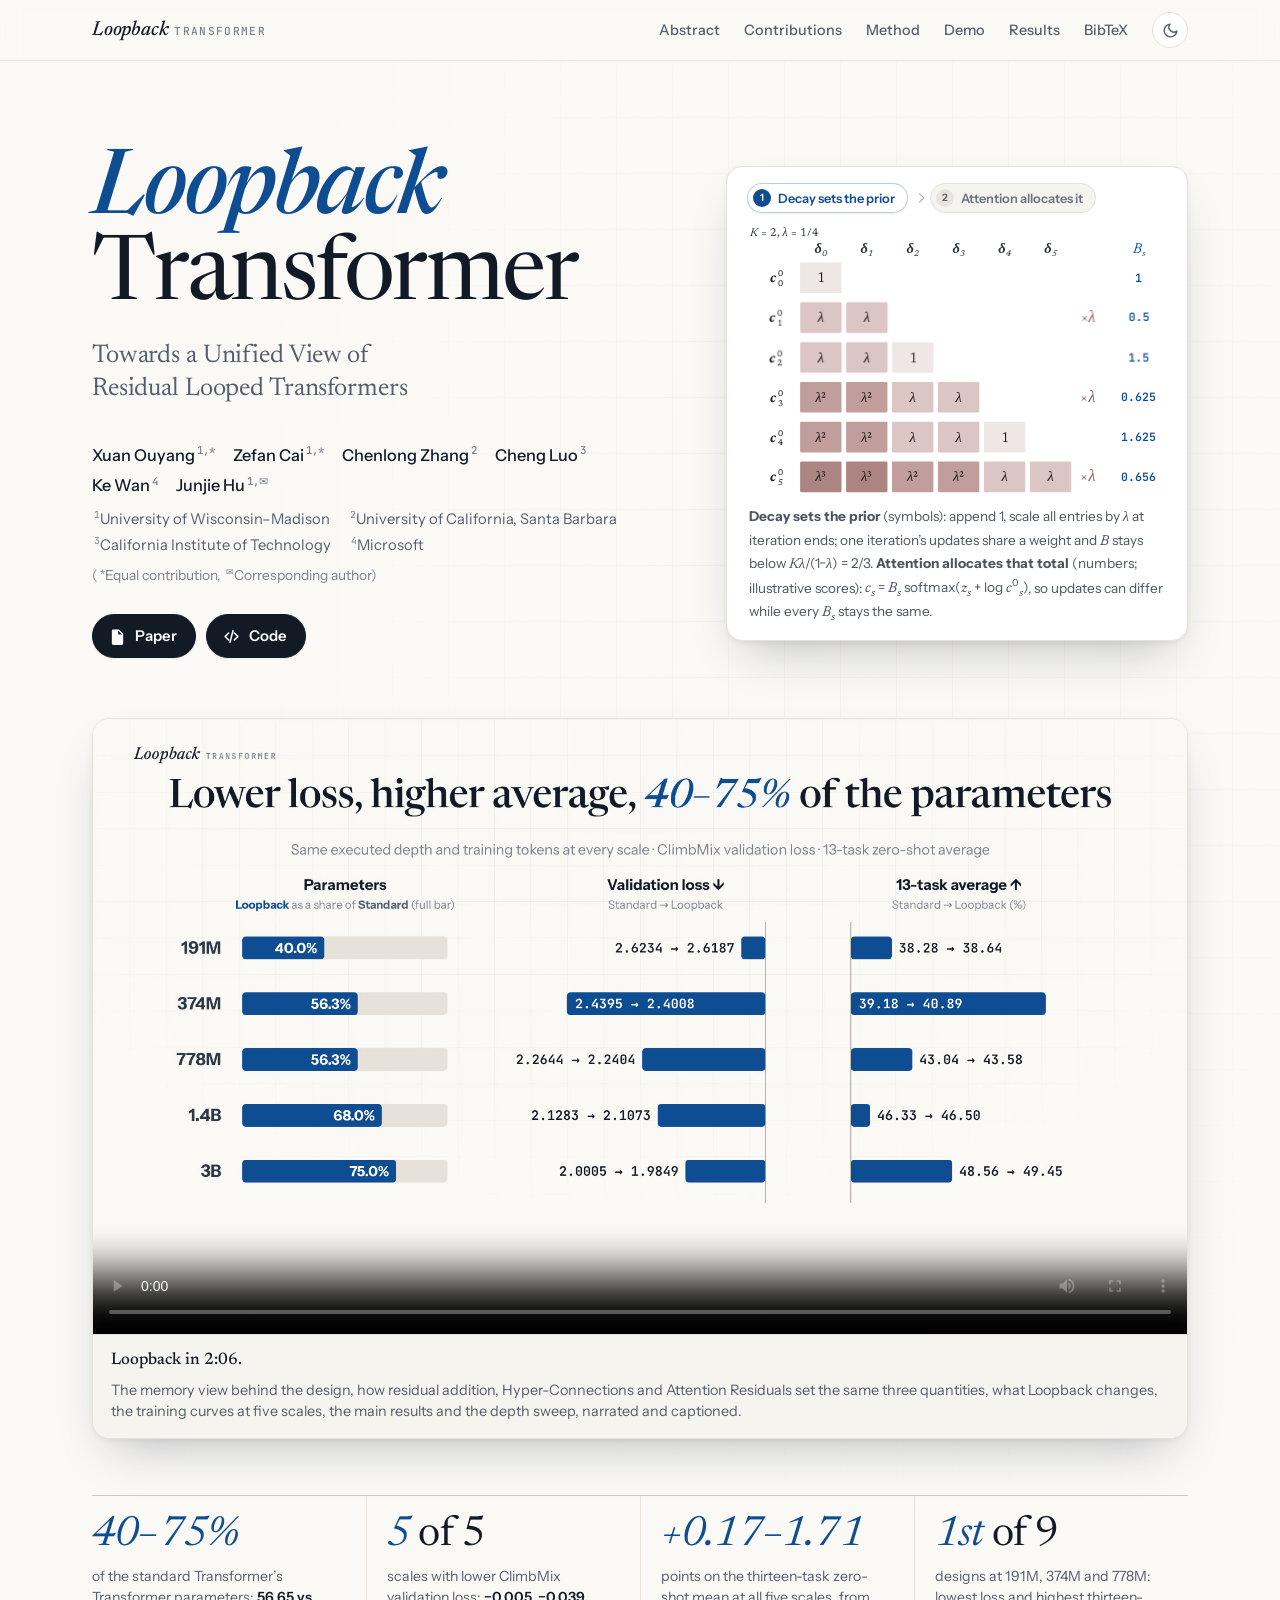
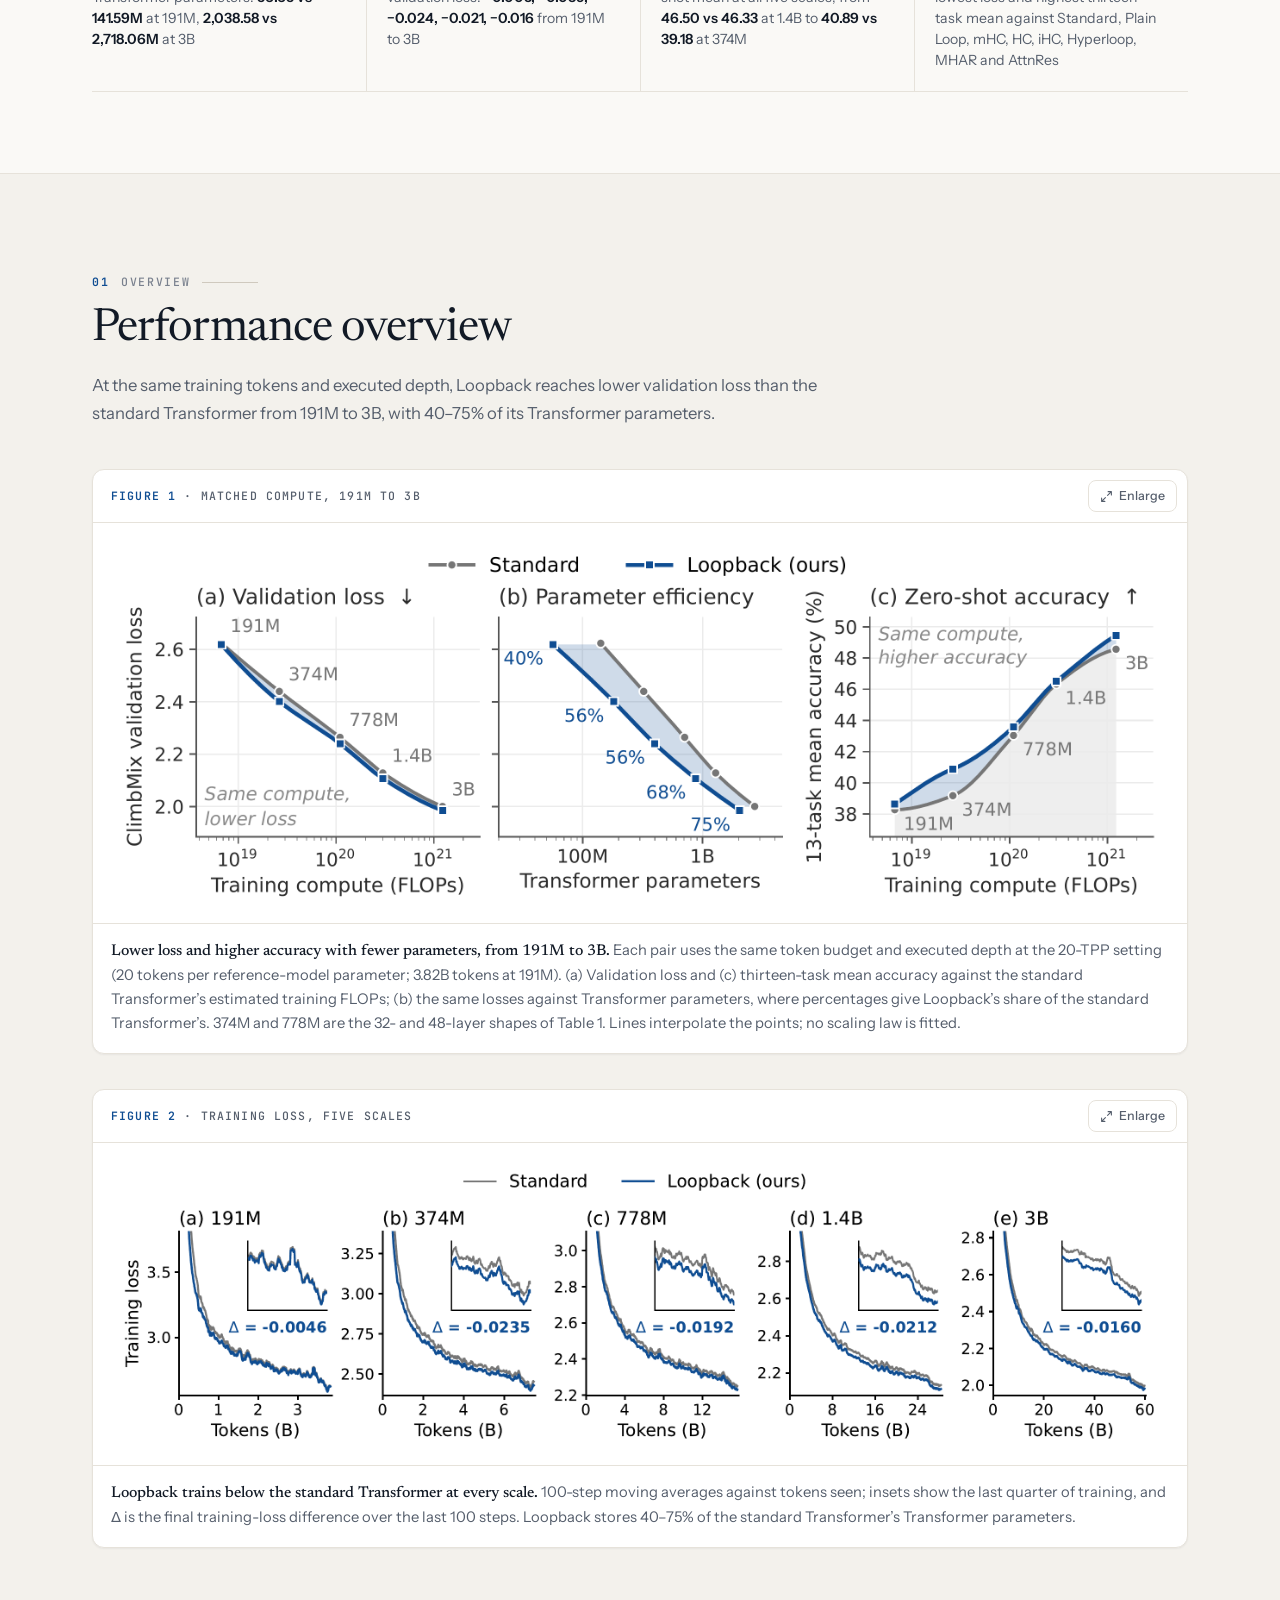
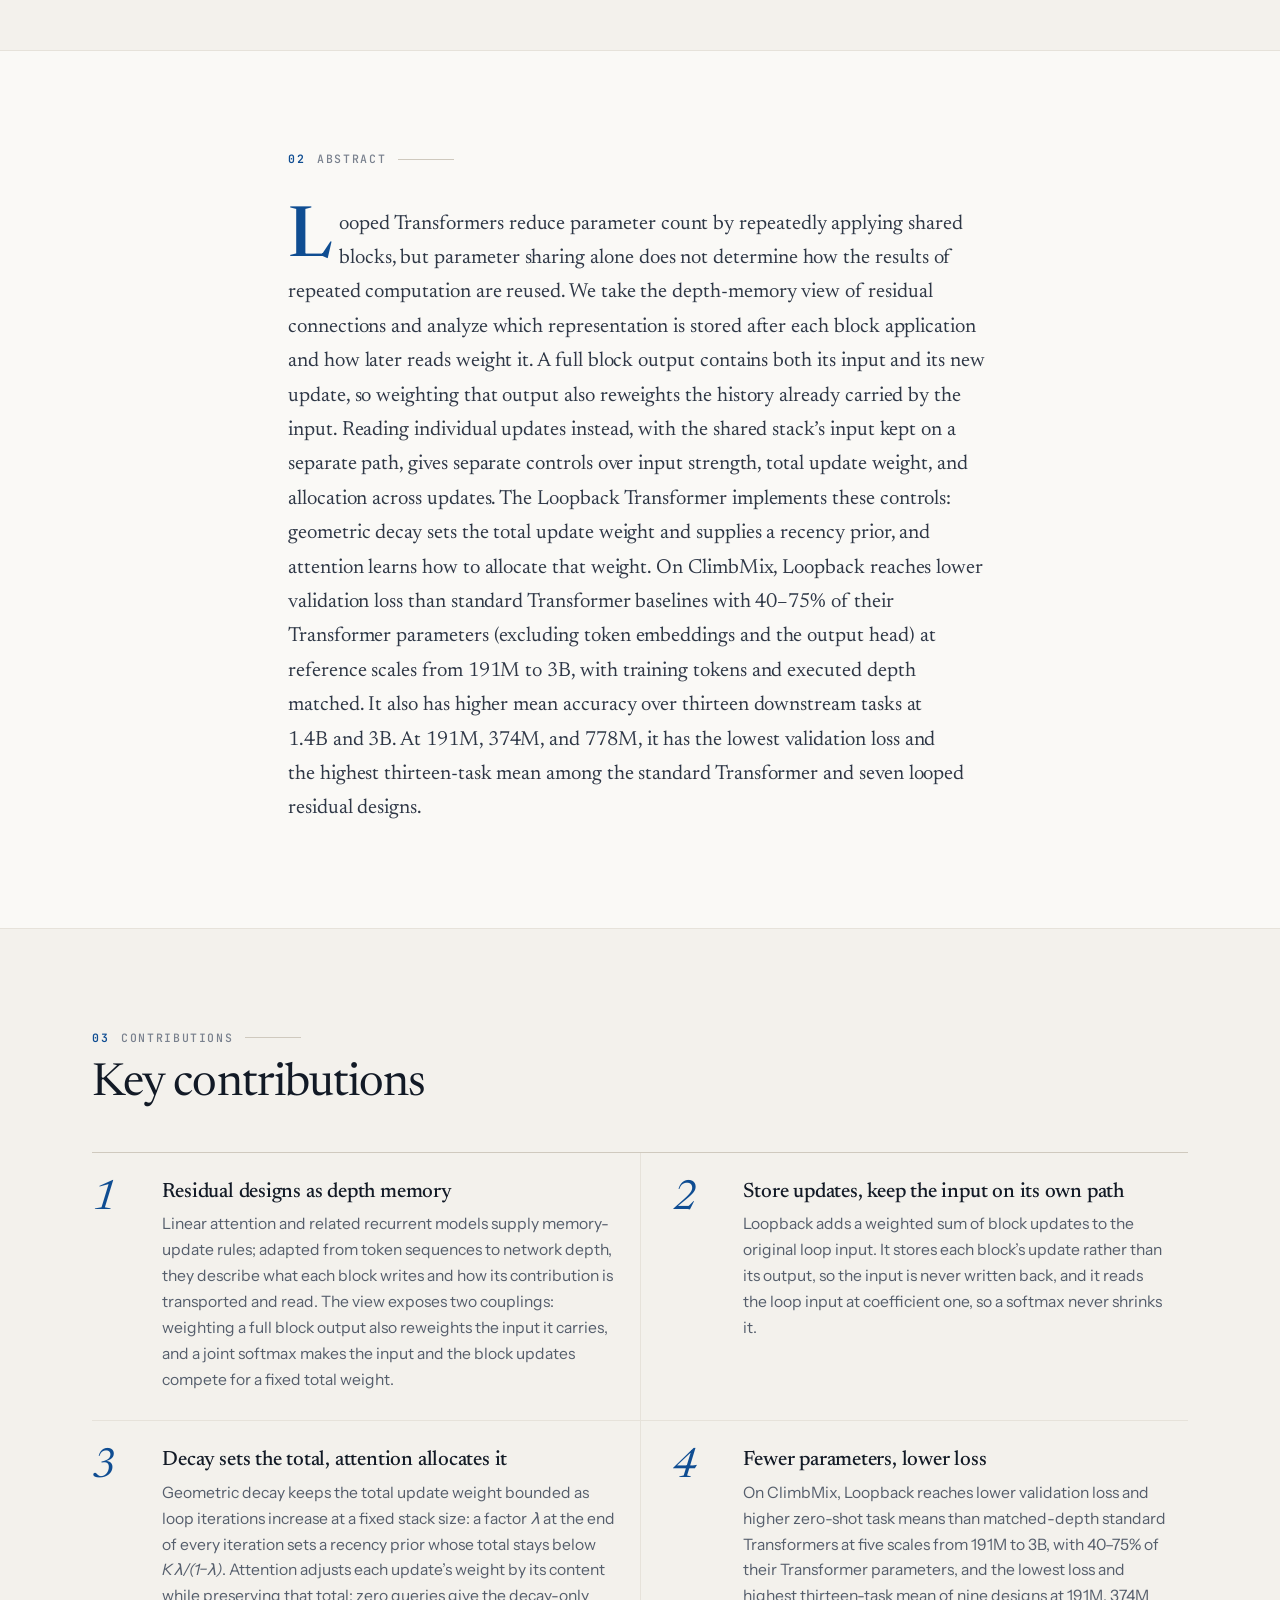
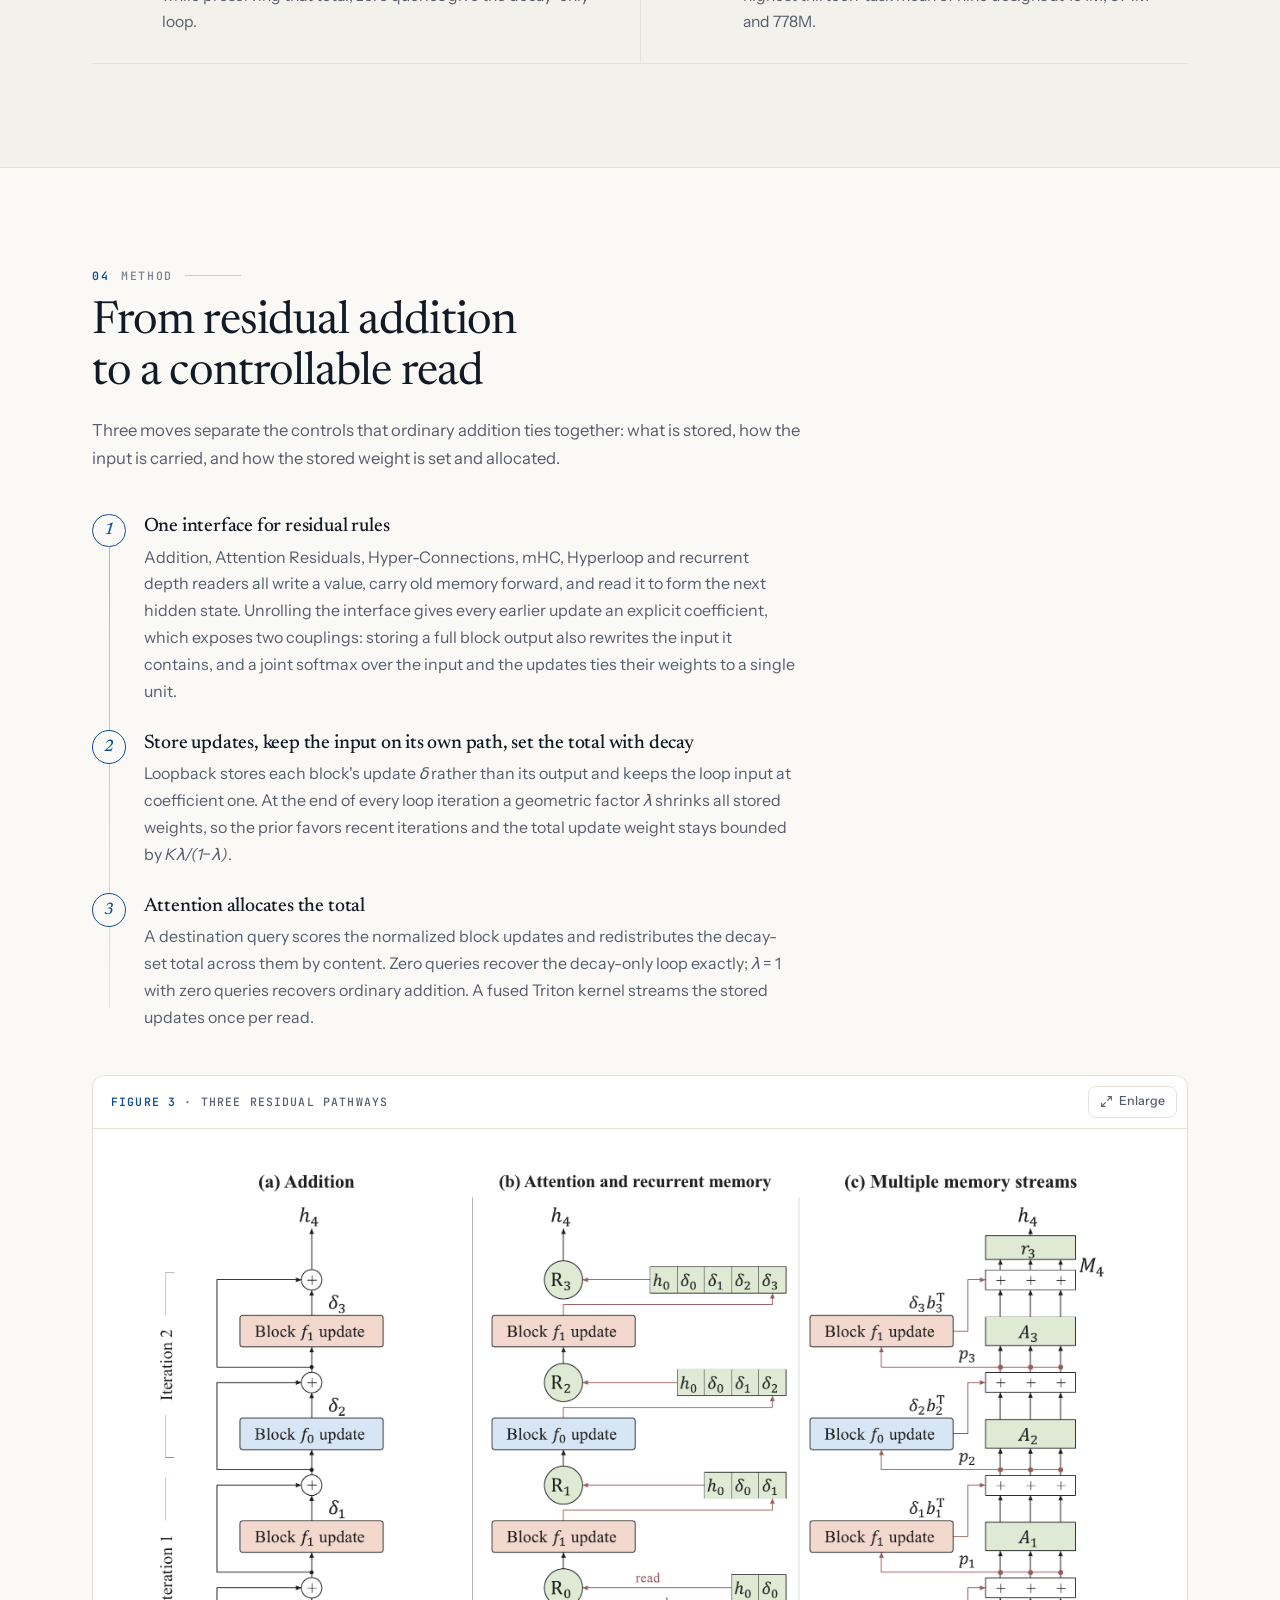
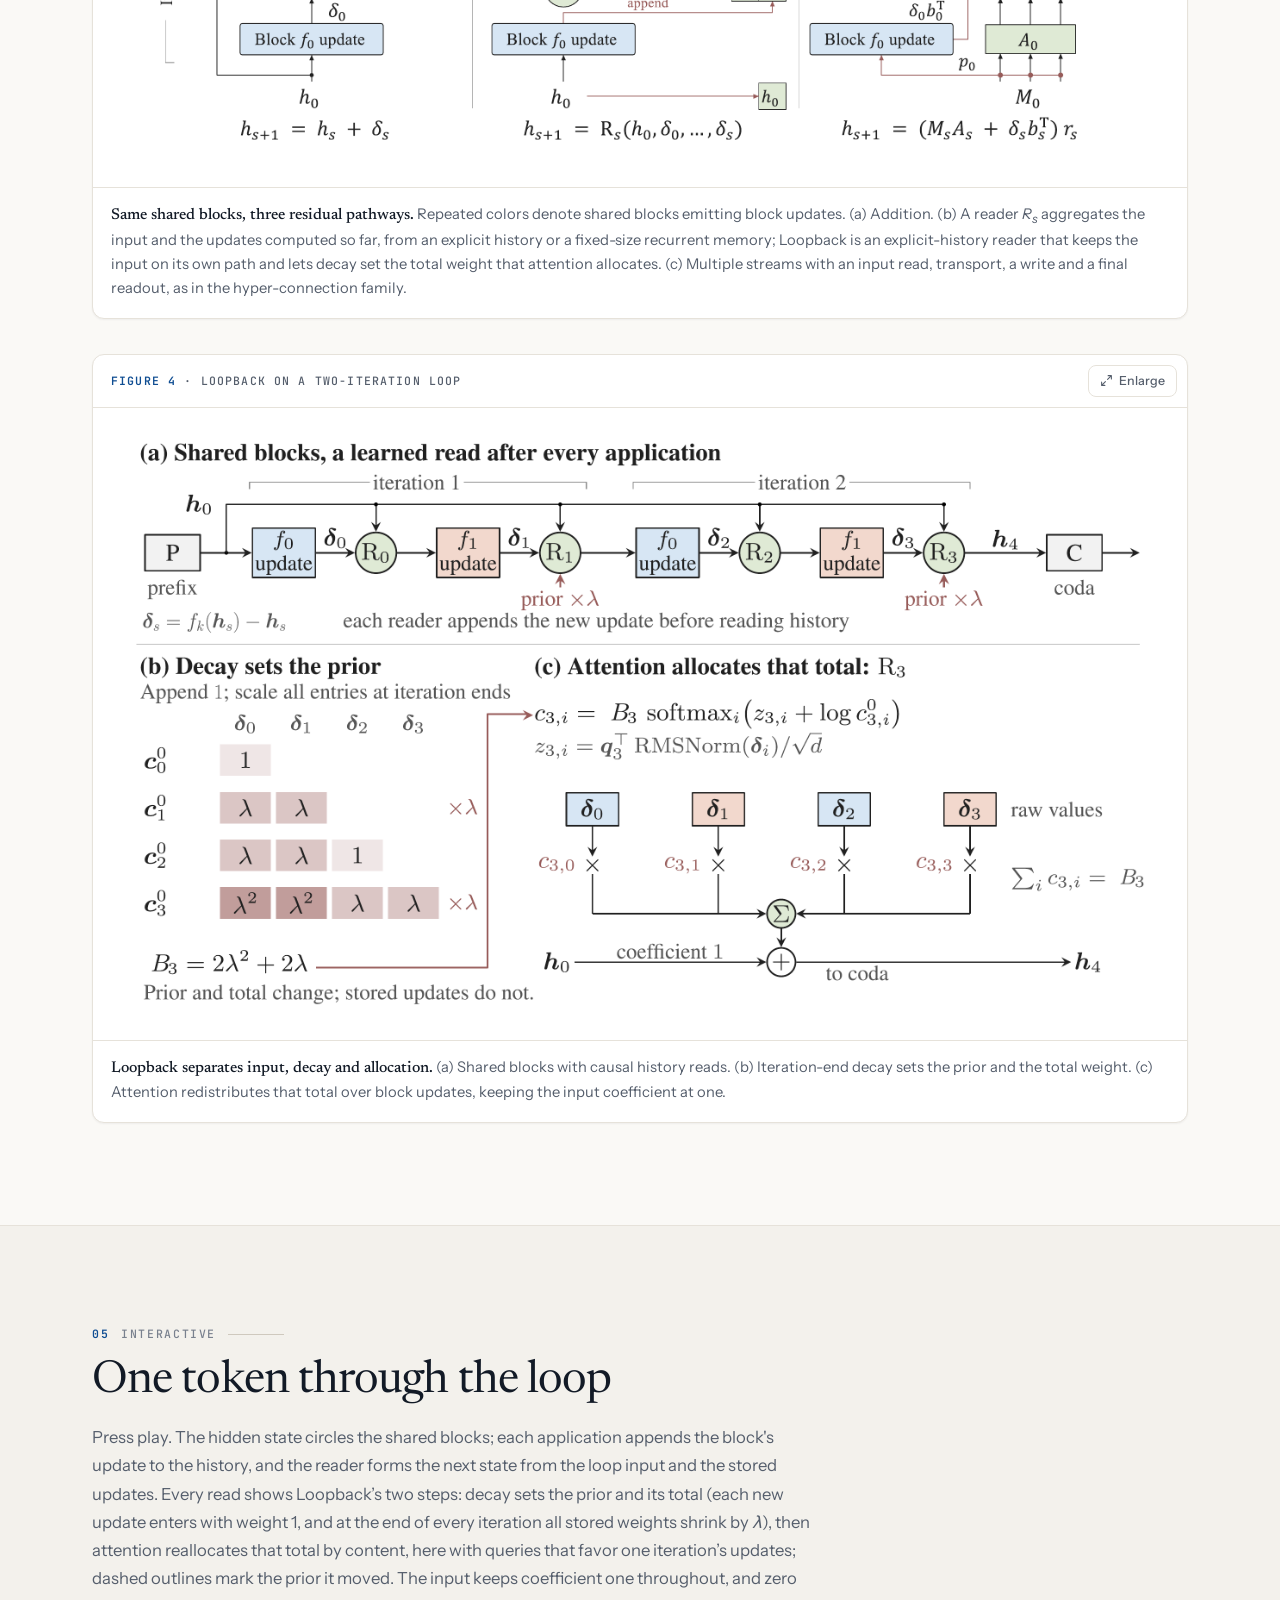
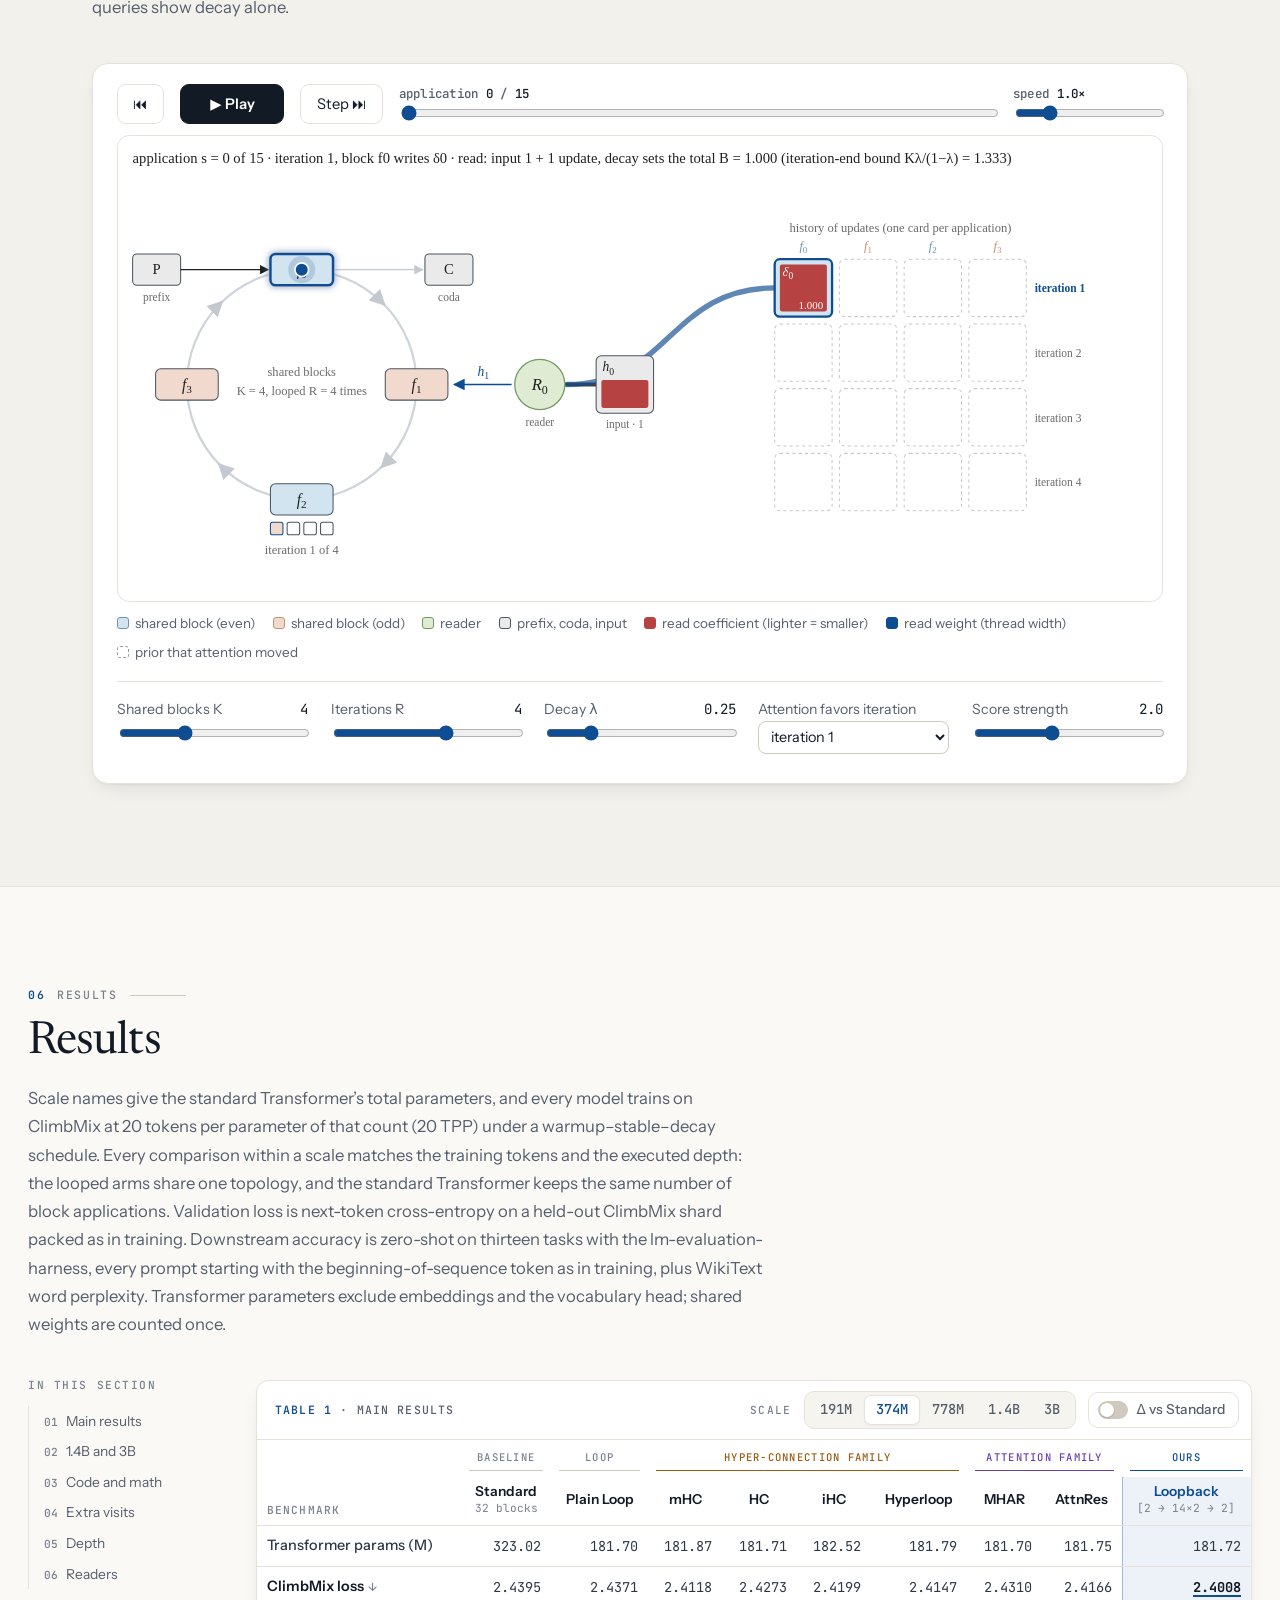
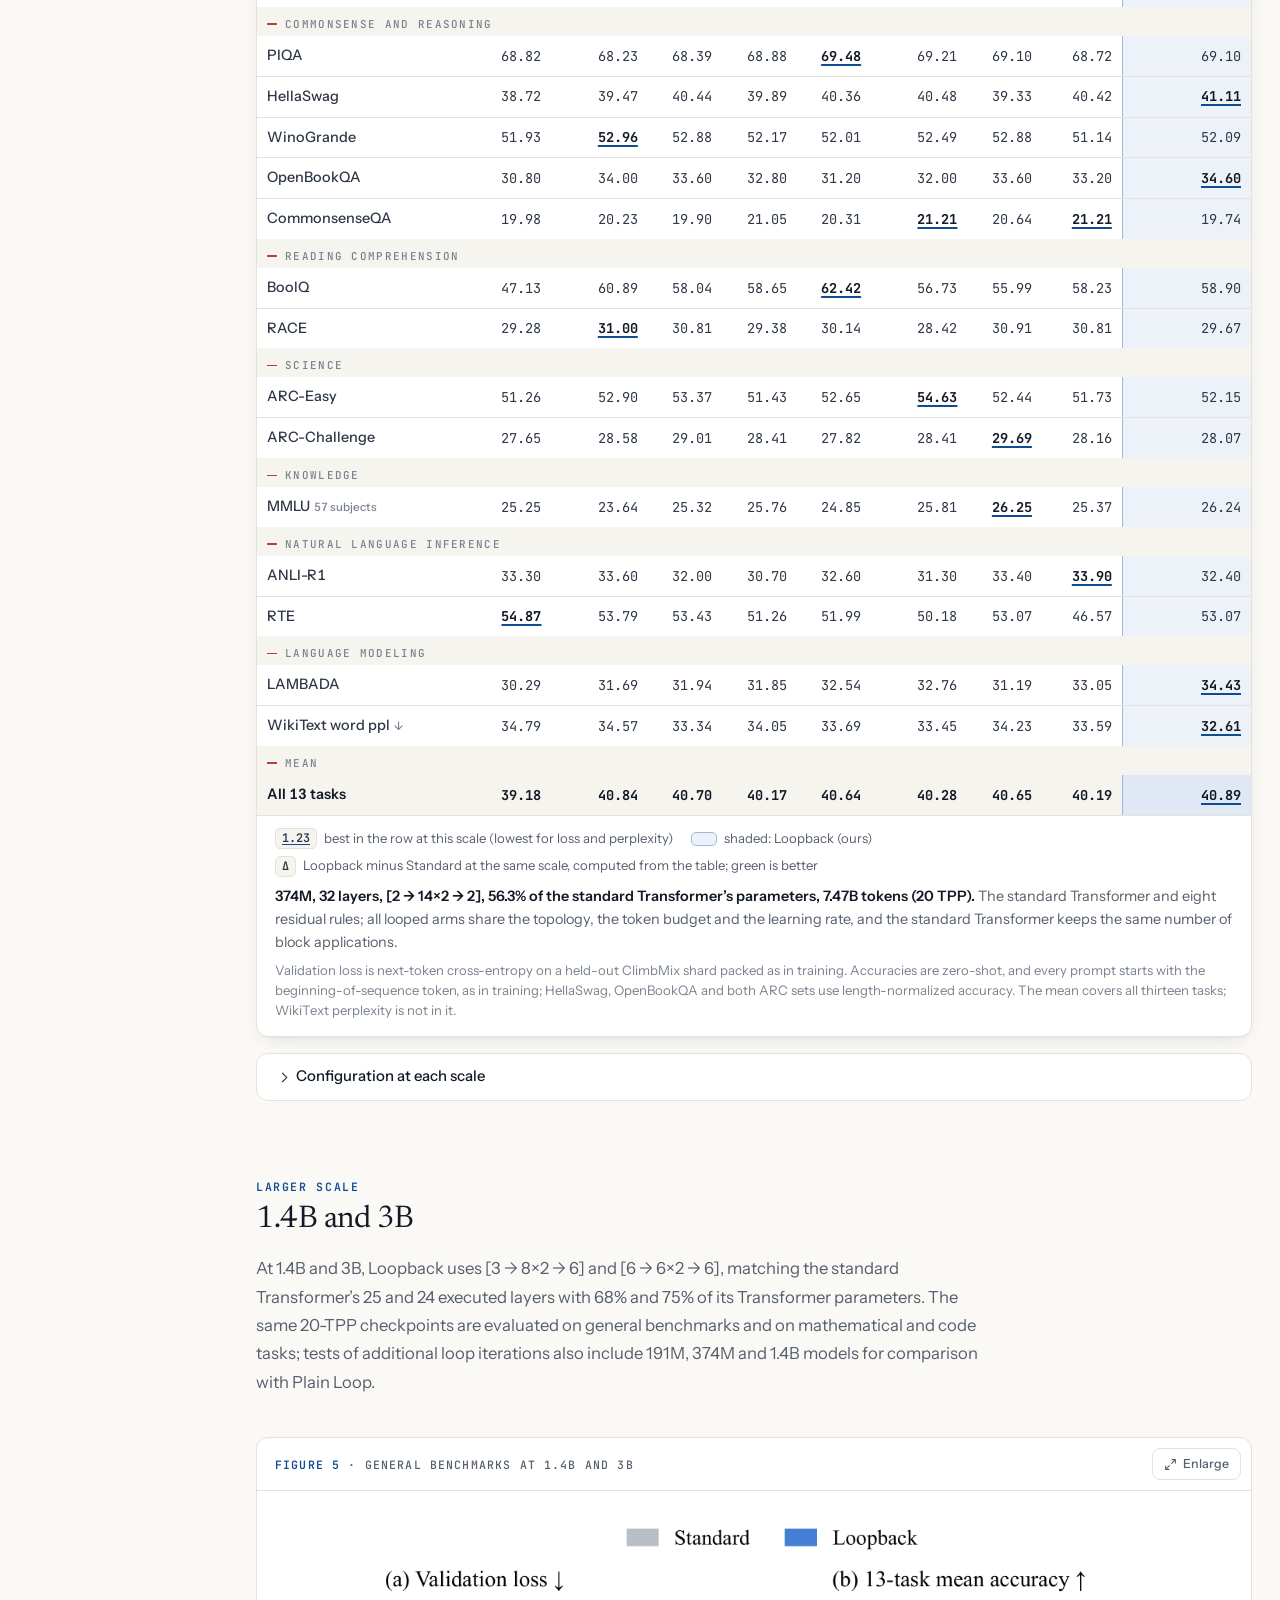
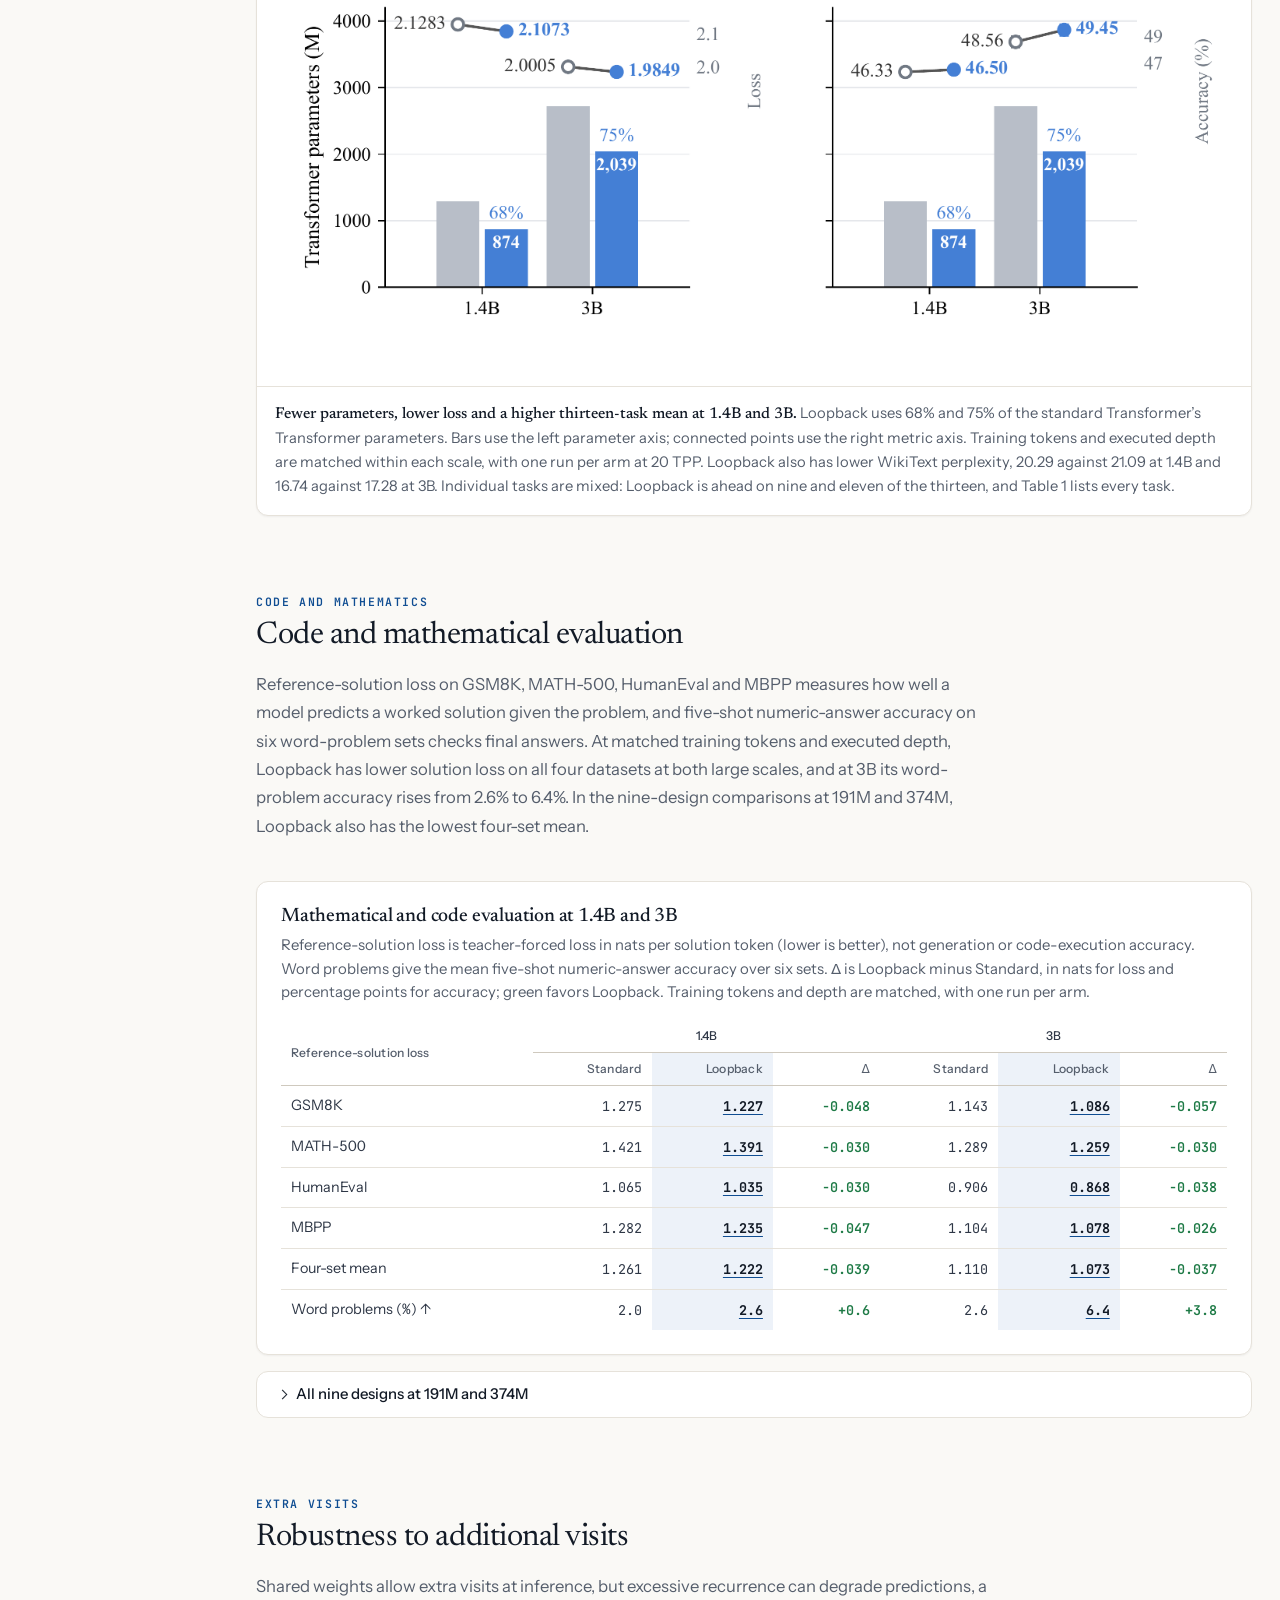
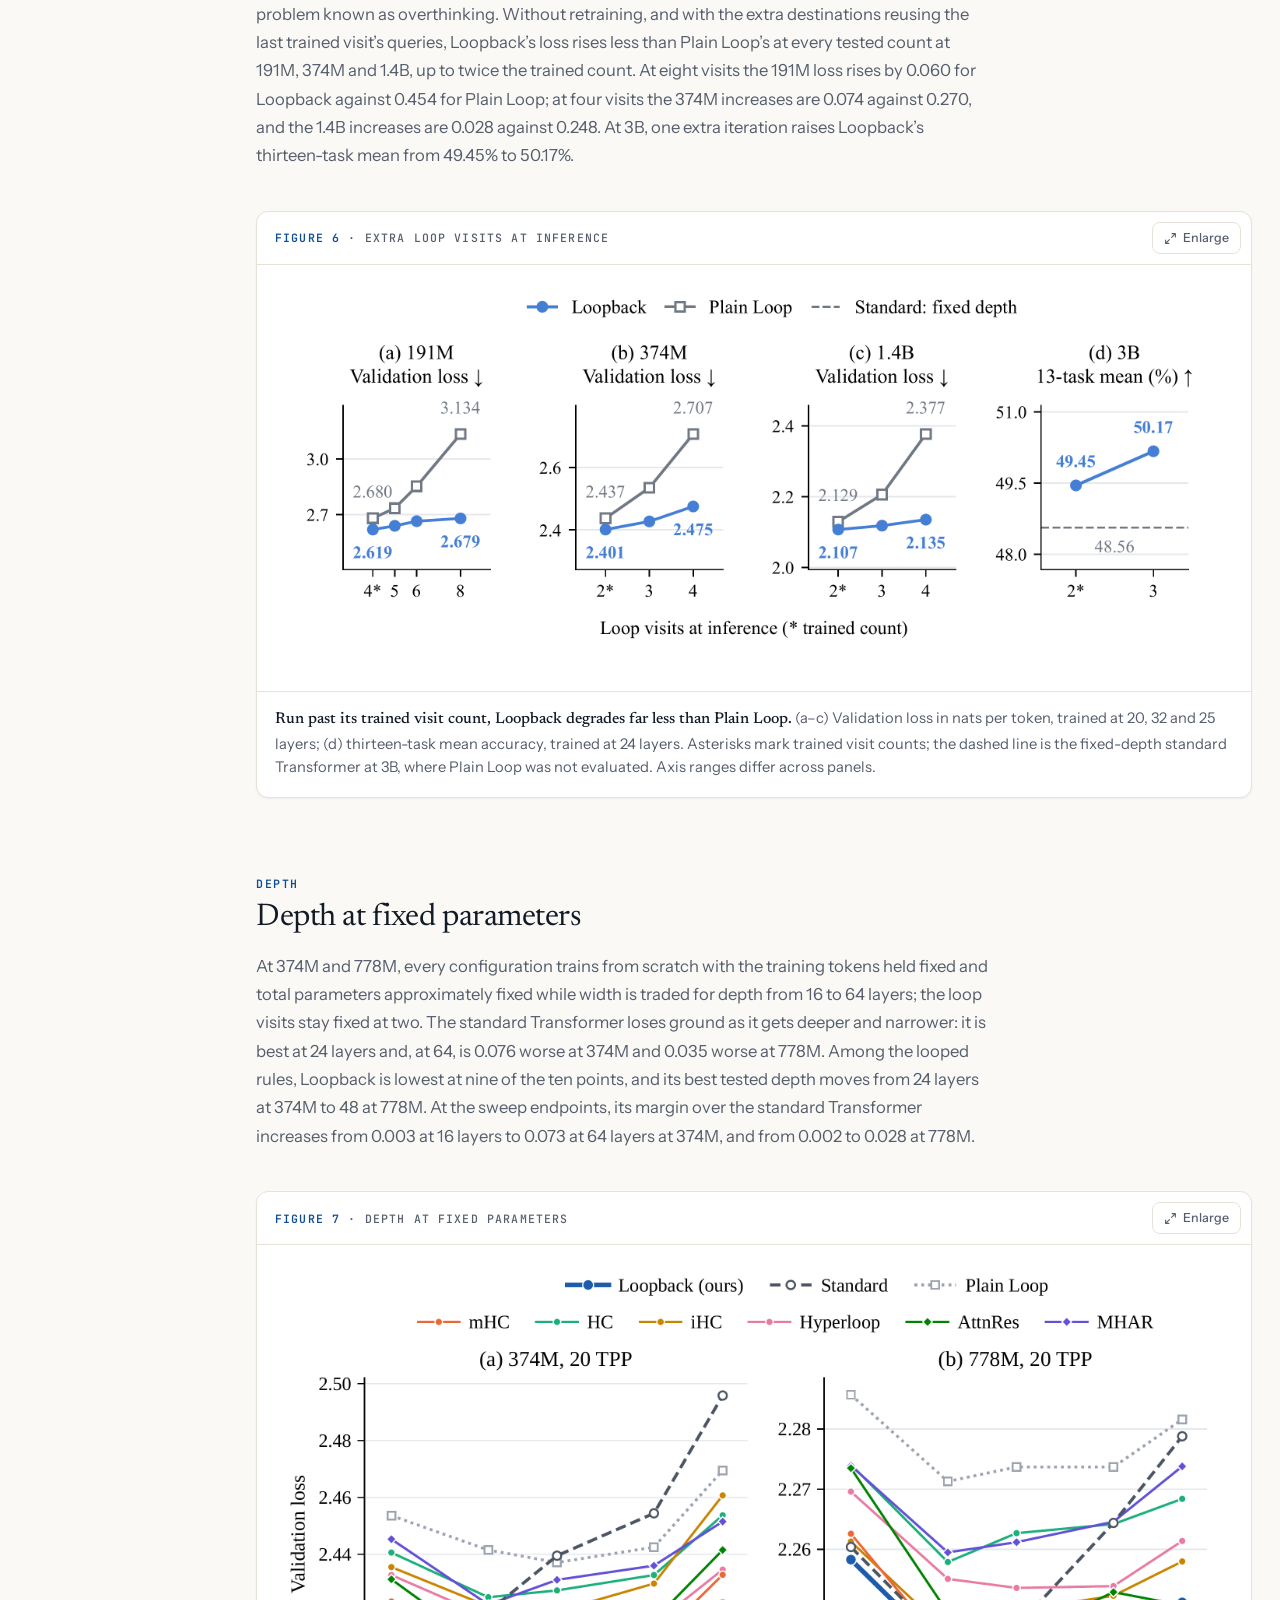
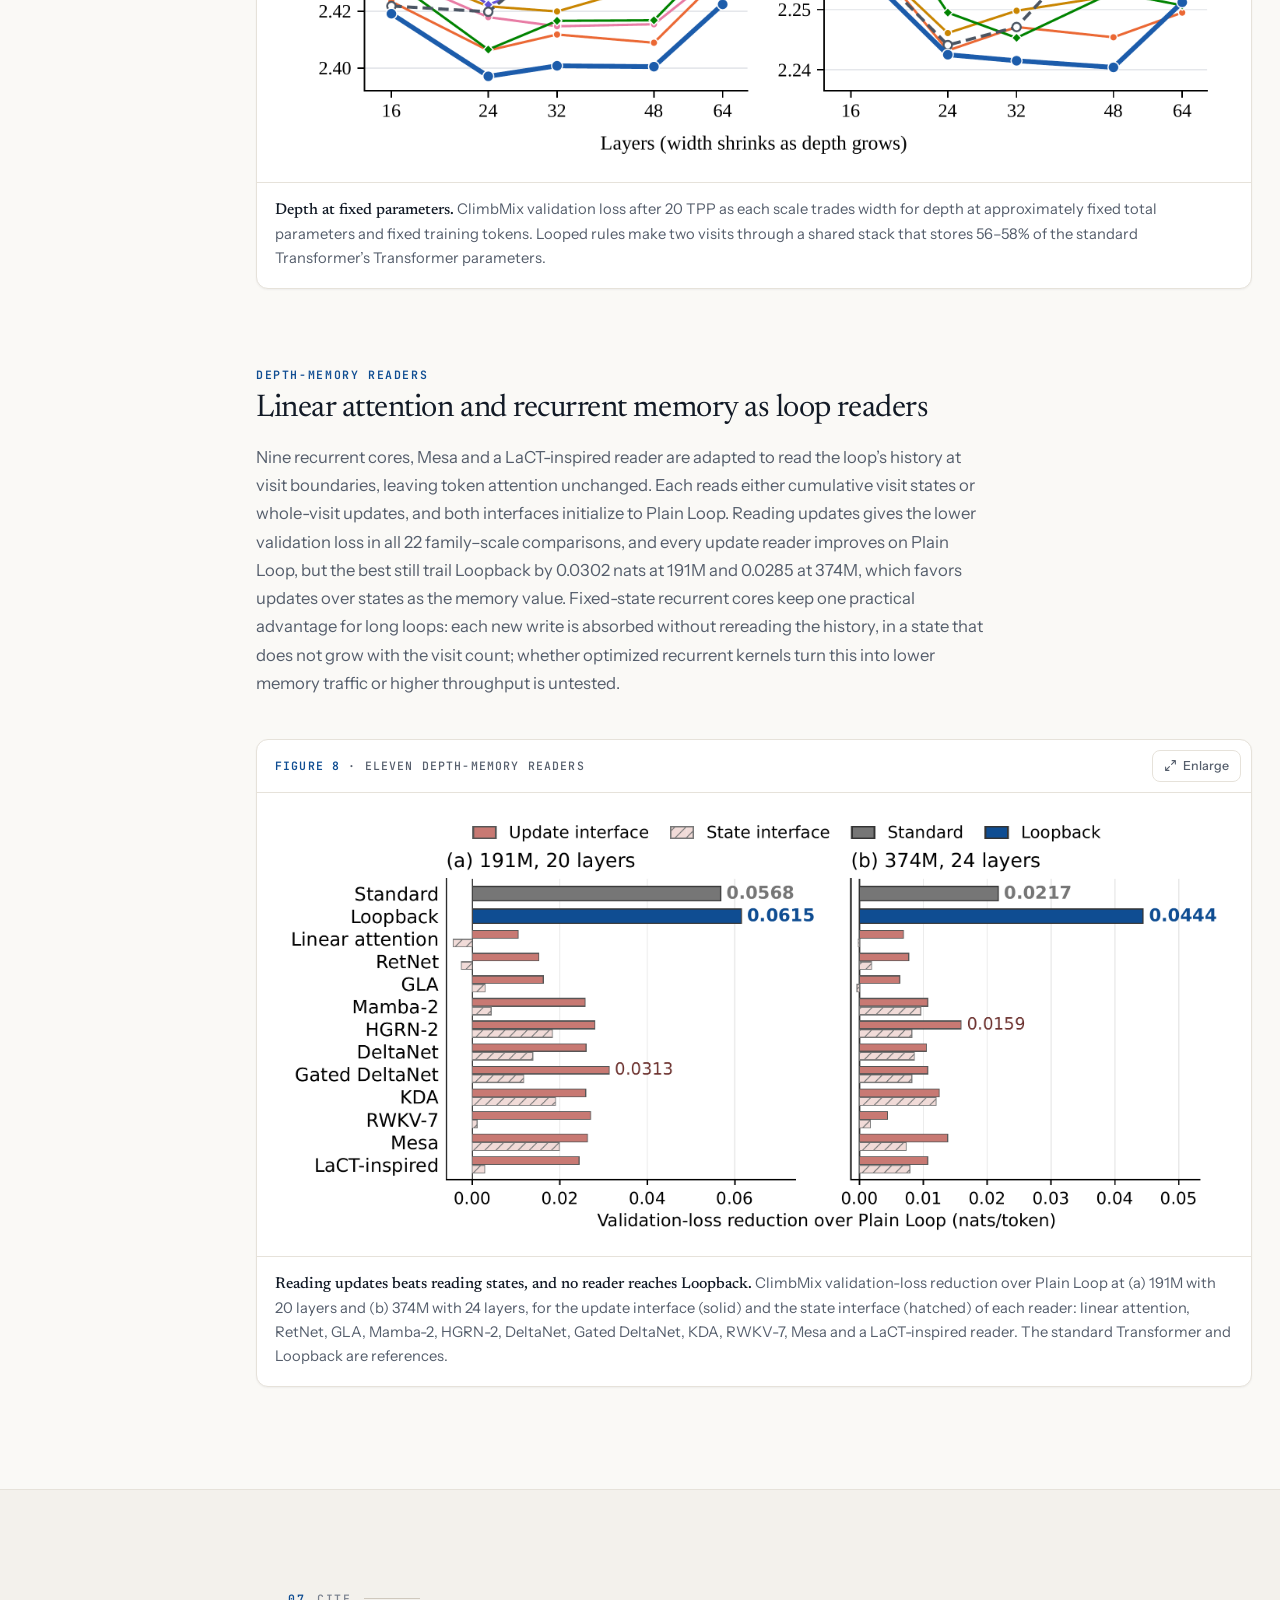
==== commit f4a83622: "Publish the page built from bad9719" ====
--- a/index.html
+++ b/index.html
@@ -564,10 +564,10 @@
       </figure>
     </div>
     <figure class="hero__video" id="video">
-      <video controls playsinline preload="metadata" poster="videos/loopback_promo_poster_hero.jpg?v=20261109d" aria-label="Loopback Transformer overview video with narration and captions, 1 minute 57 seconds">
-        <source src="videos/loopback_promo.mp4?v=20261109d" type="video/mp4">
+      <video controls playsinline preload="metadata" poster="videos/loopback_promo_poster_hero.jpg?v=20261109e" aria-label="Loopback Transformer overview video with narration and captions, 2 minutes 6 seconds">
+        <source src="videos/loopback_promo.mp4?v=20261109e" type="video/mp4">
       </video>
-      <figcaption><strong>Loopback in 1:57.</strong> The memory view behind the design, what Loopback changes, the training curves at five scales, the main results and the depth sweep, narrated and captioned.</figcaption>
+      <figcaption><strong>Loopback in 2:06.</strong> The memory view behind the design, how residual addition, Hyper-Connections and Attention Residuals set the same three quantities, what Loopback changes, the training curves at five scales, the main results and the depth sweep, narrated and captioned.</figcaption>
     </figure>
     <ul class="headline" aria-label="Headline numbers">
       <li><span class="headline__value"><em>40&ndash;75%</em></span><span class="headline__label">of the standard Transformer&rsquo;s Transformer parameters: <strong>56.65 vs 141.59M</strong> at 191M, <strong>2,038.58 vs 2,718.06M</strong> at 3B</span></li>
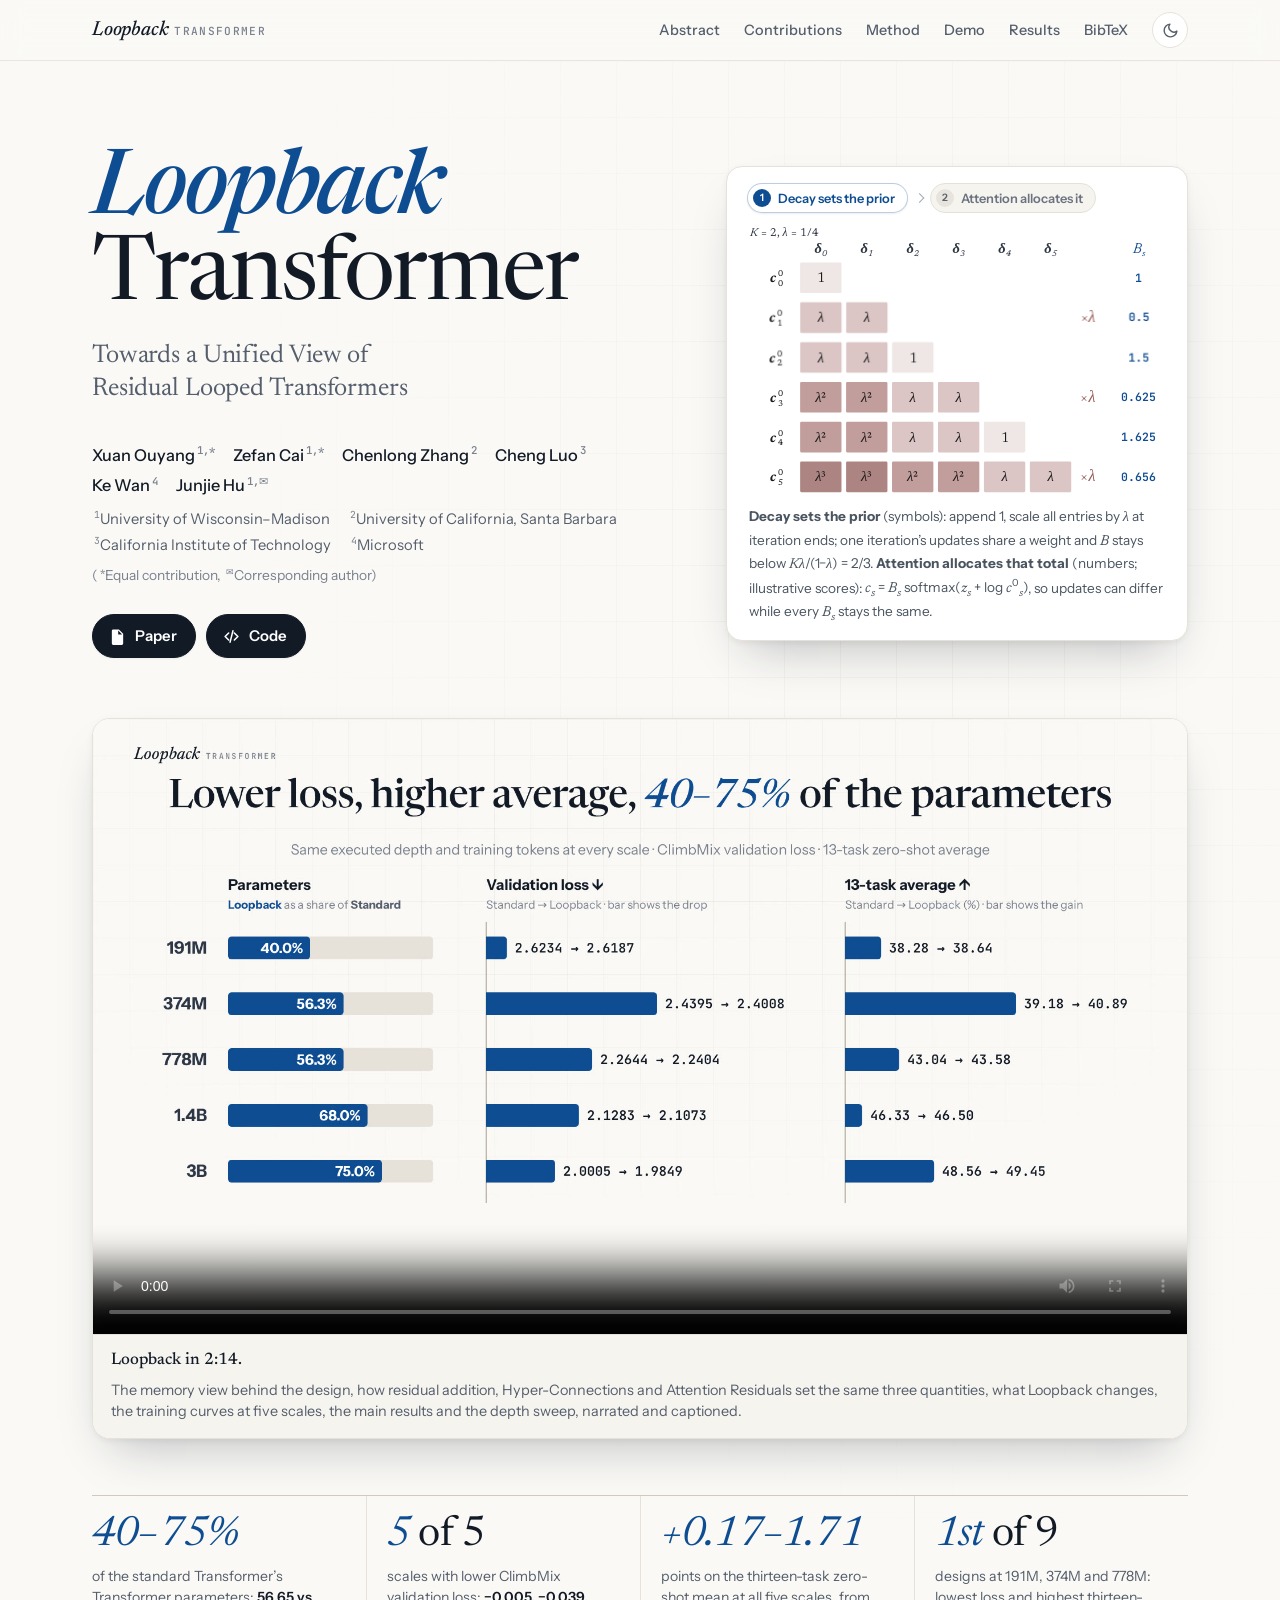
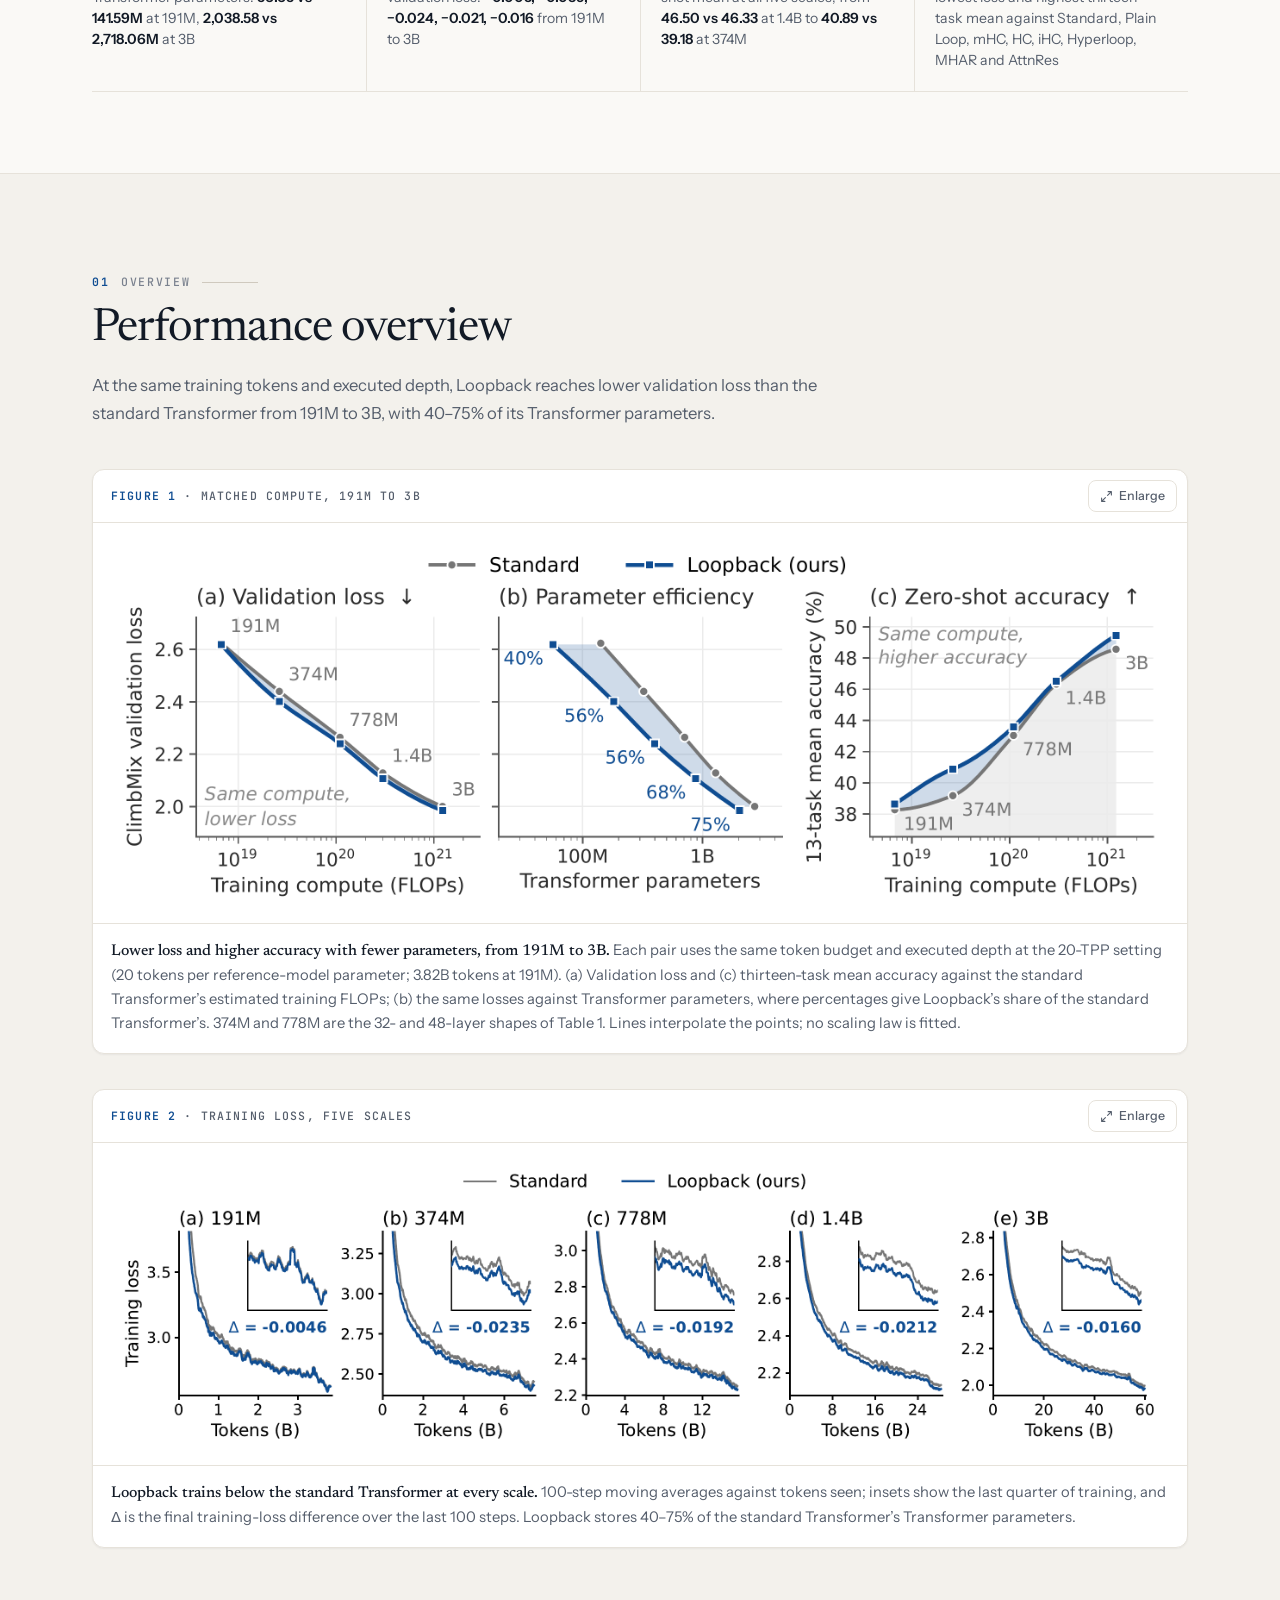
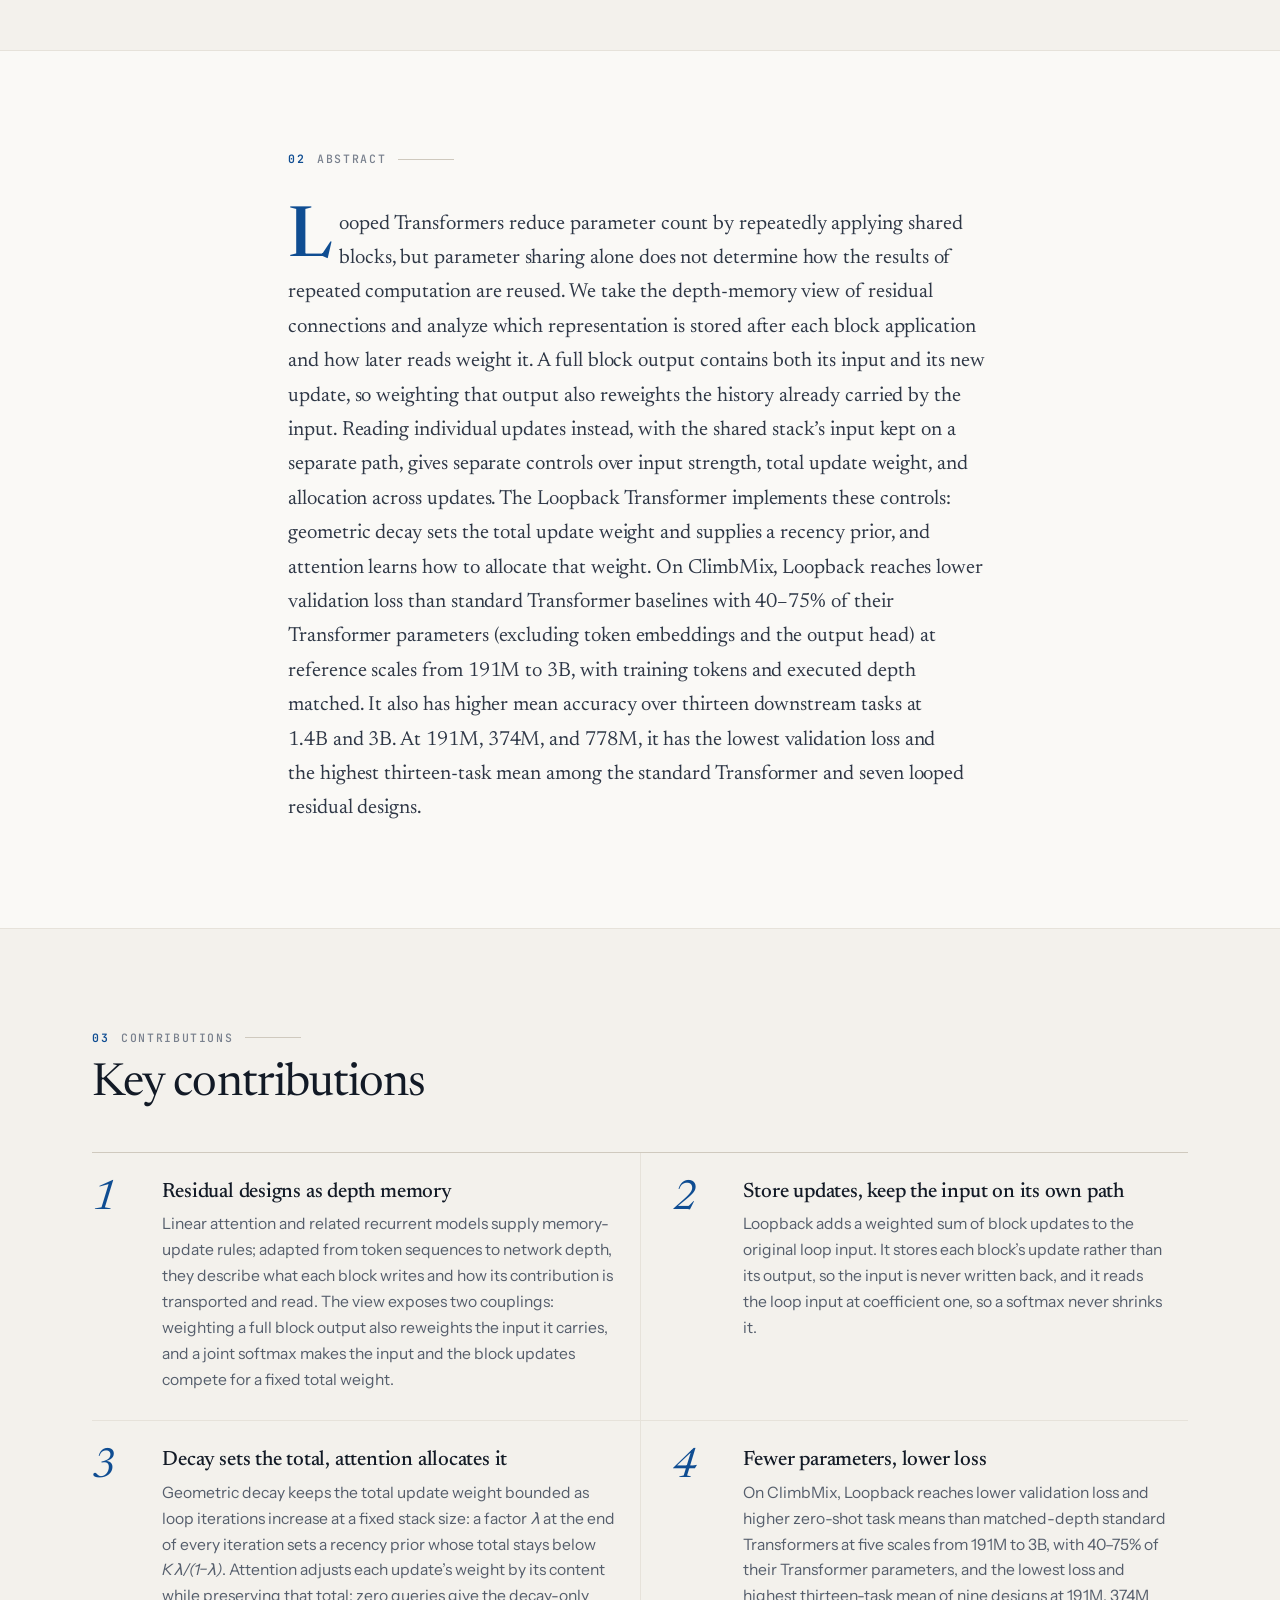
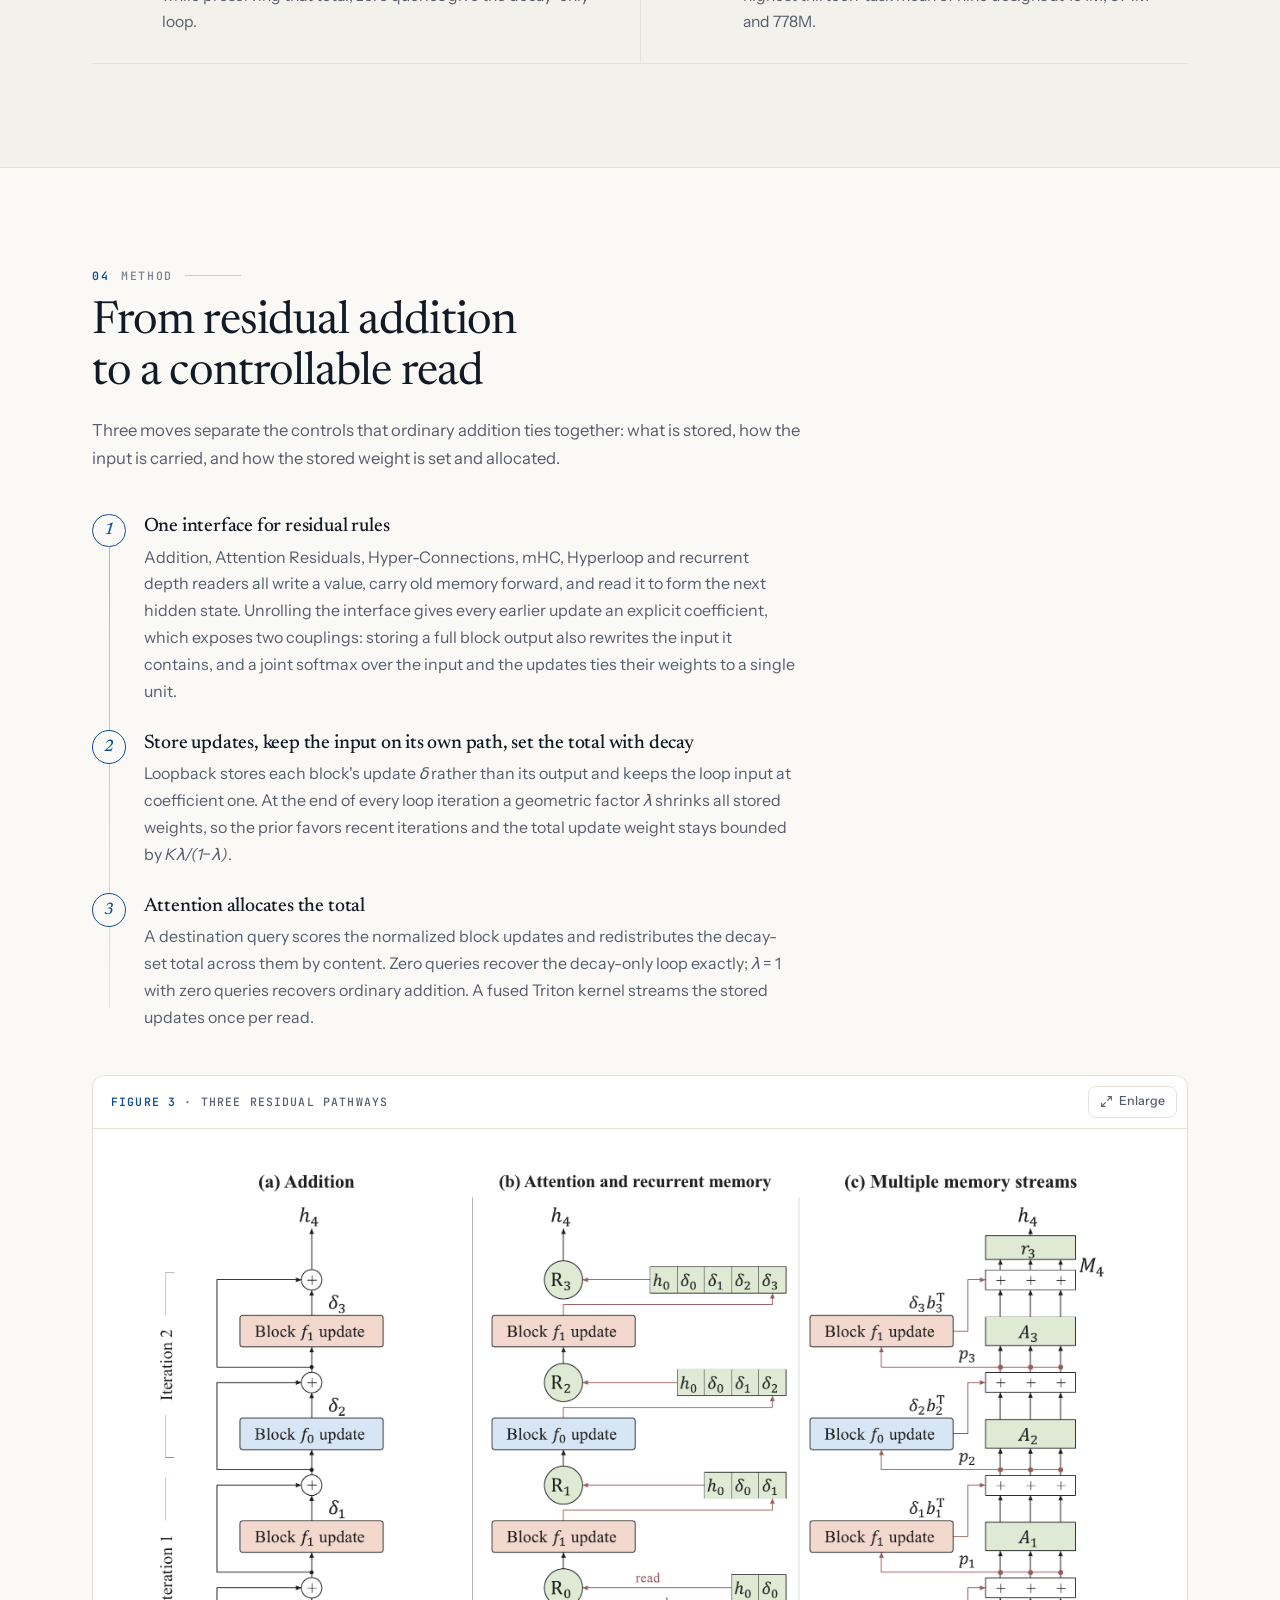
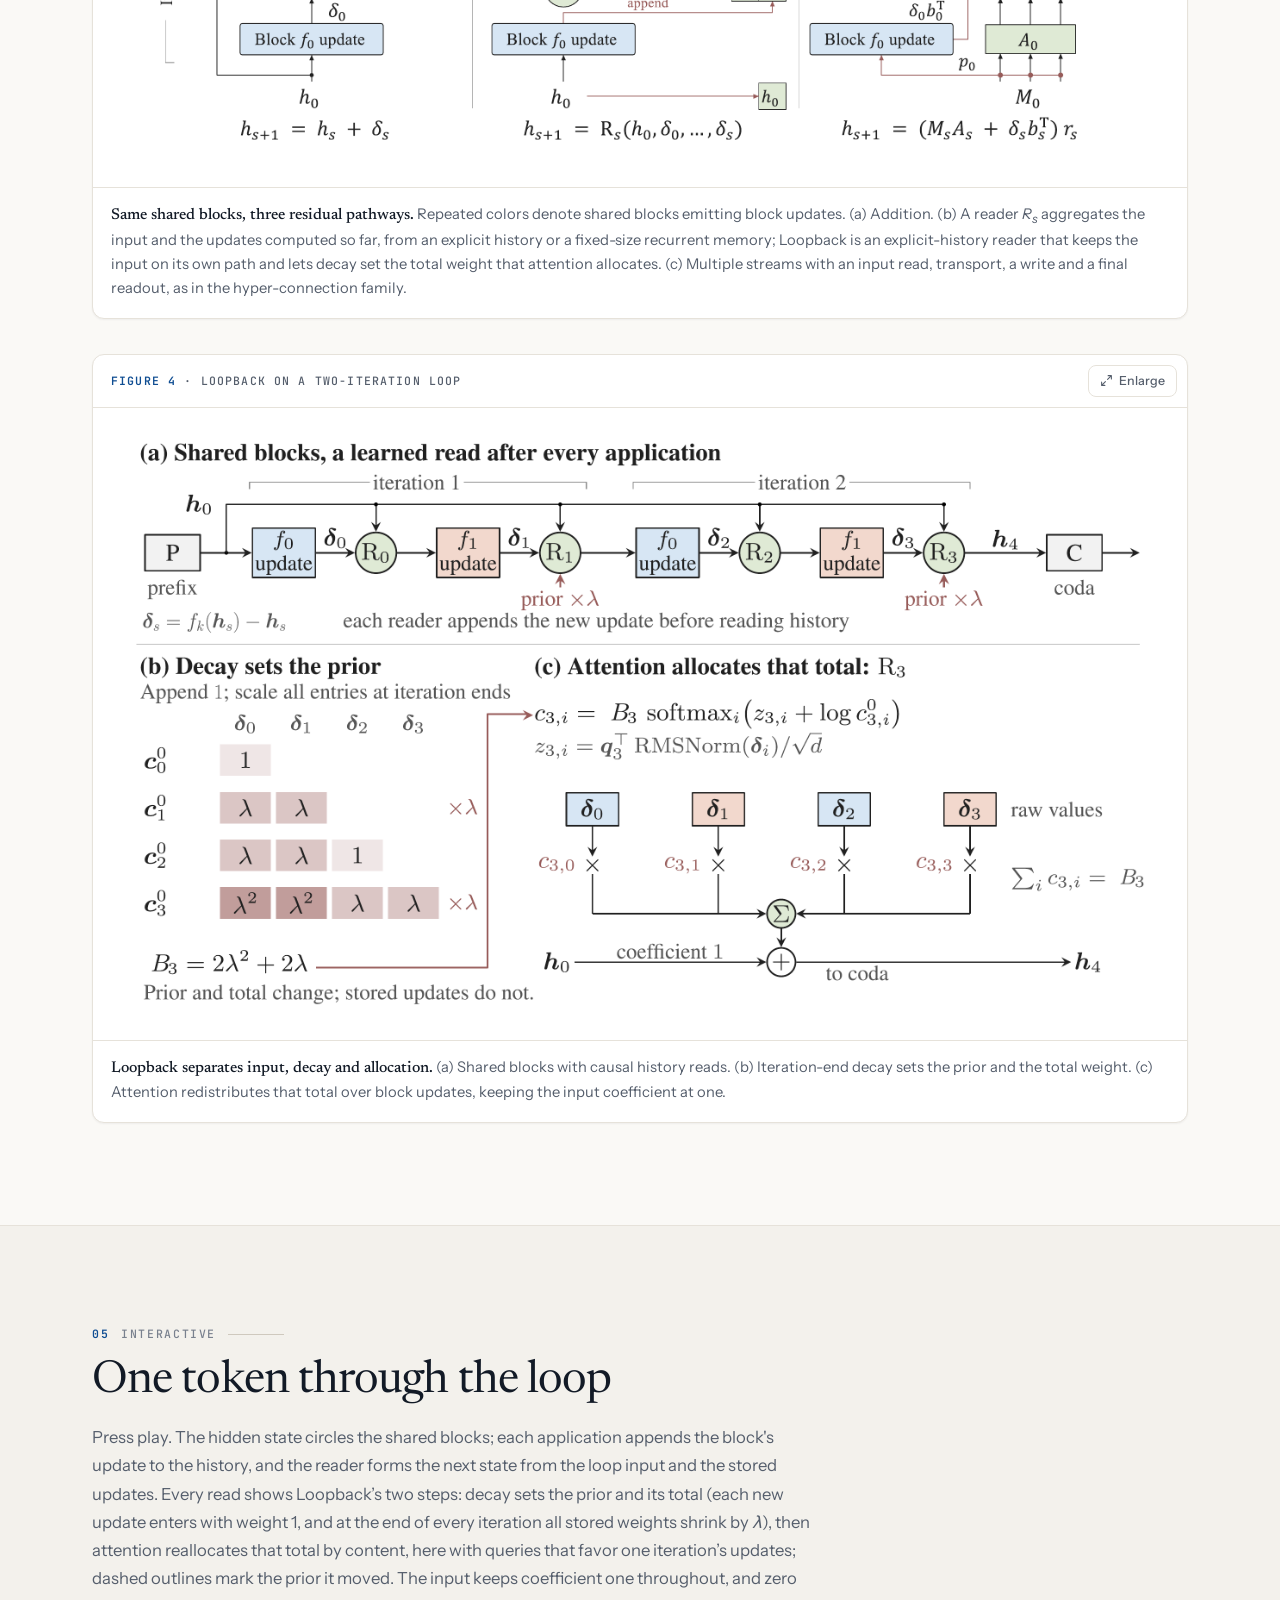
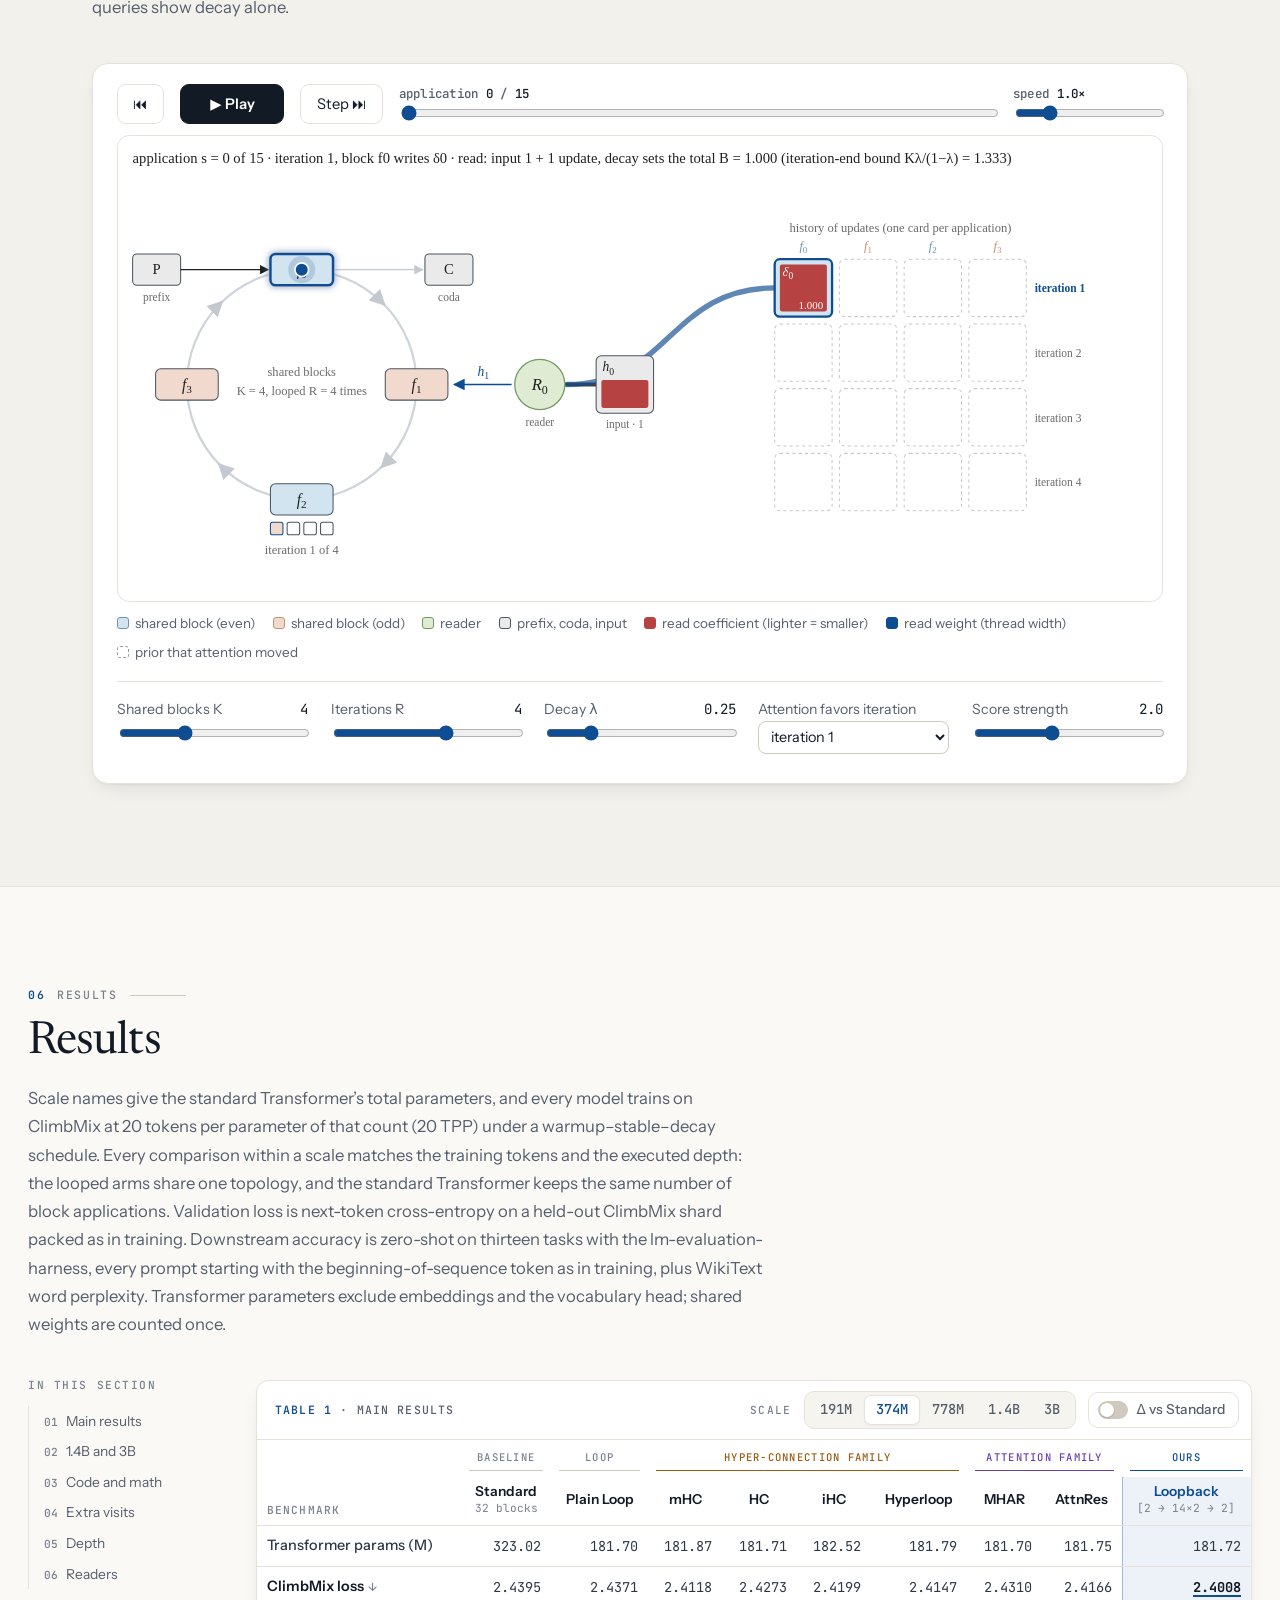
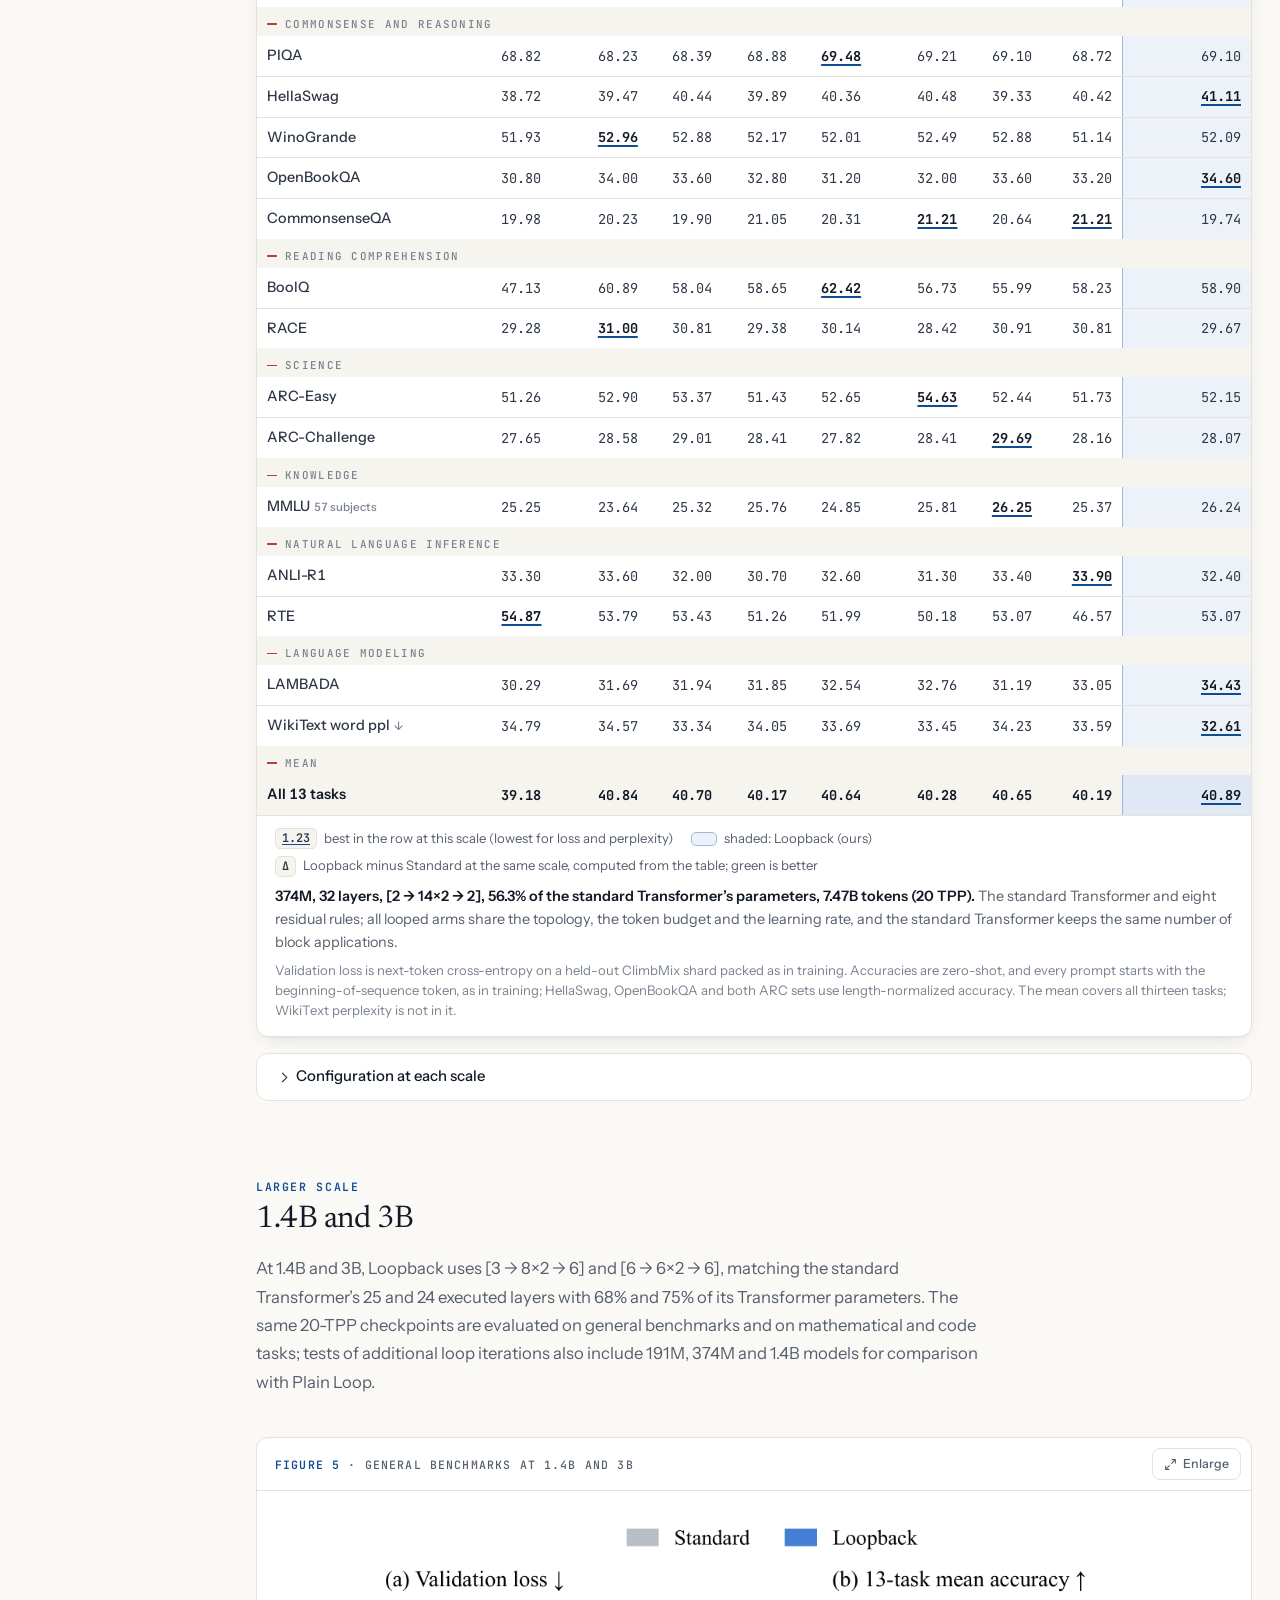
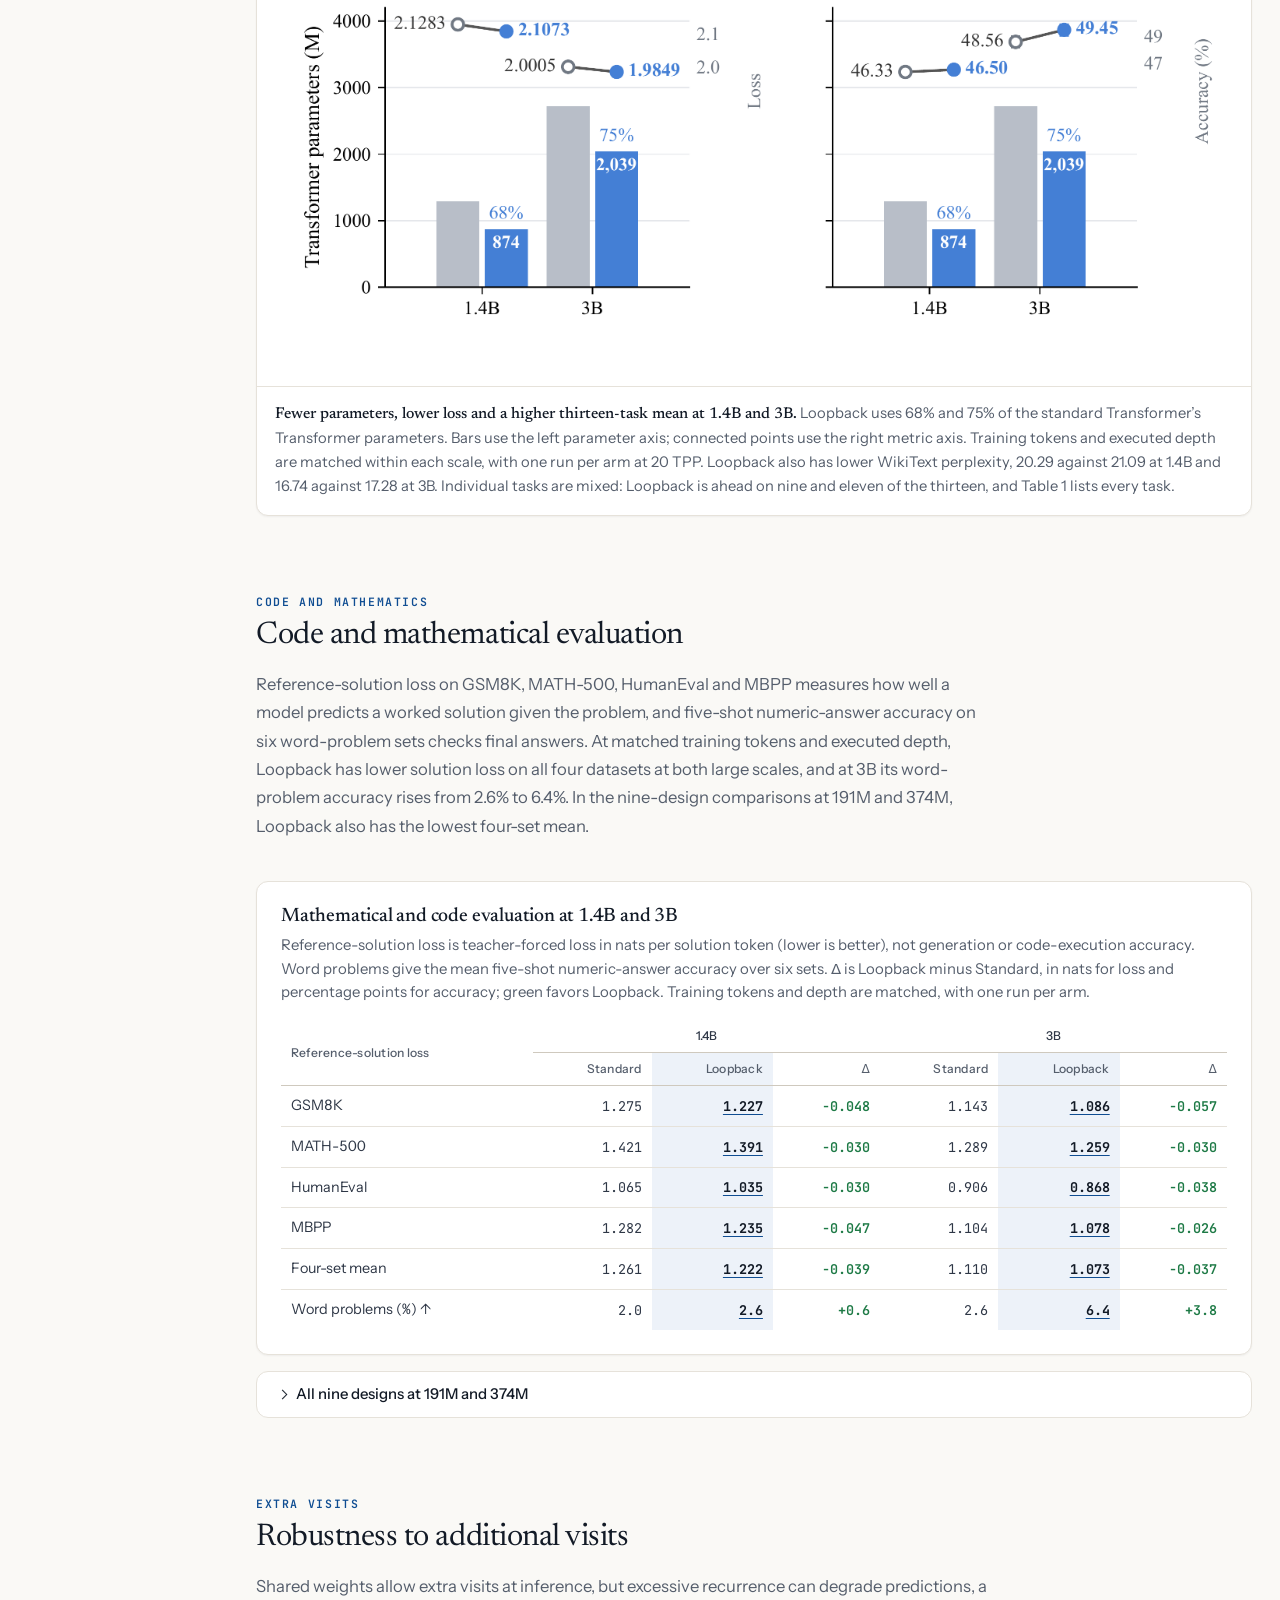
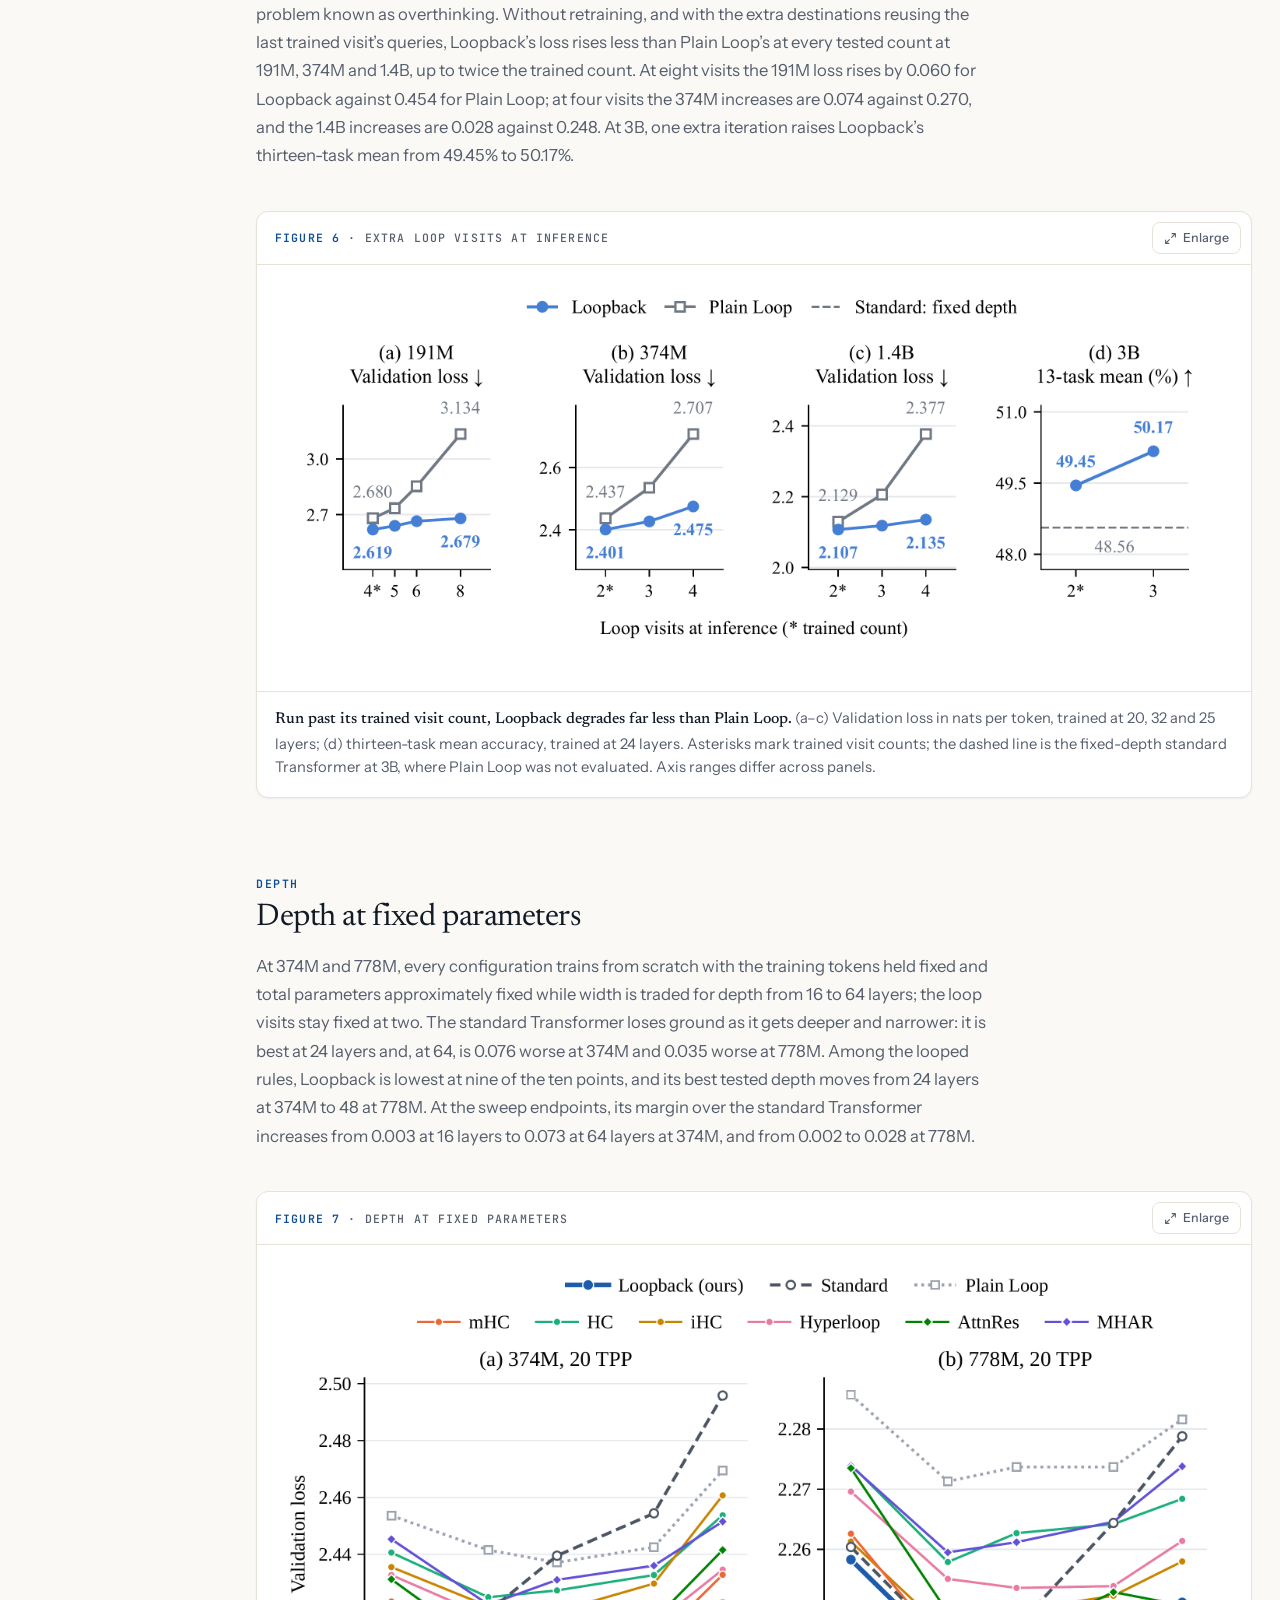
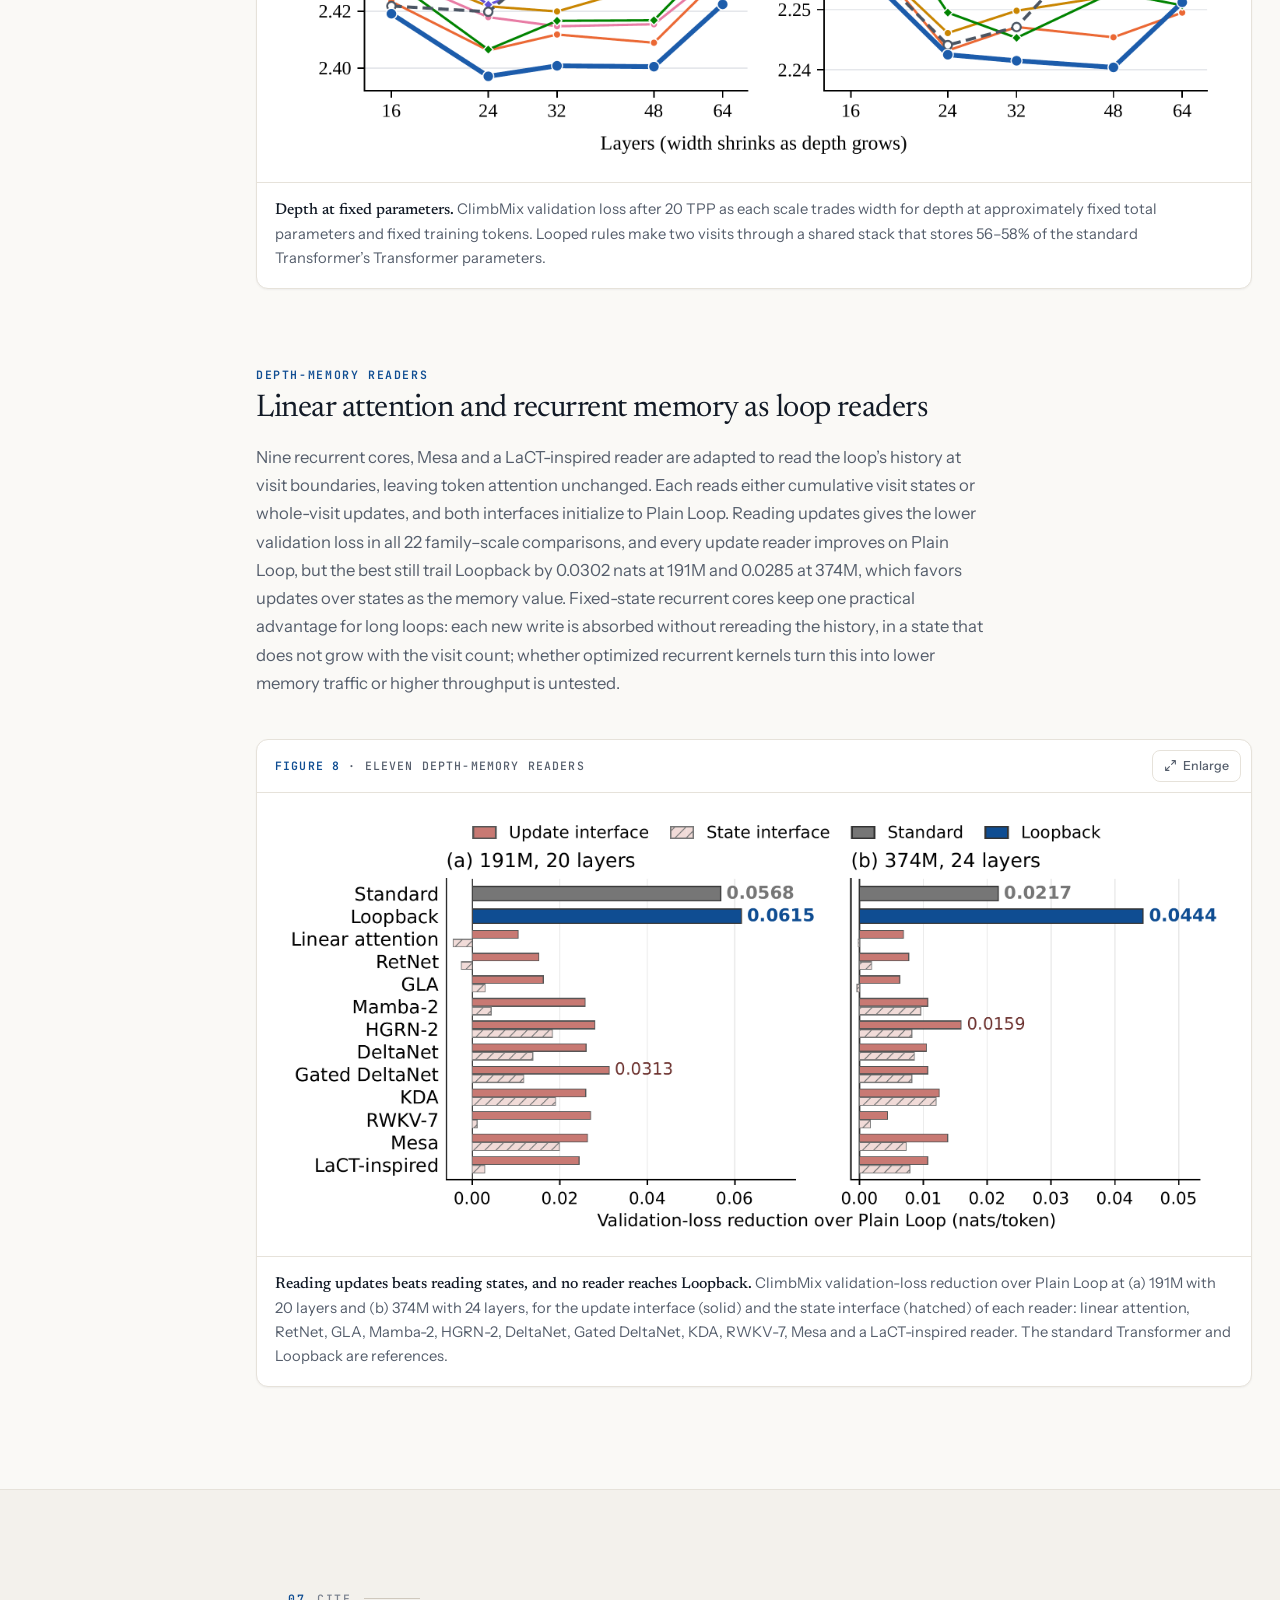
==== commit 9df77947: "Publish the page built from 751a579" ====
--- a/index.html
+++ b/index.html
@@ -564,10 +564,10 @@
       </figure>
     </div>
     <figure class="hero__video" id="video">
-      <video controls playsinline preload="metadata" poster="videos/loopback_promo_poster_hero.jpg?v=20261109e" aria-label="Loopback Transformer overview video with narration and captions, 2 minutes 6 seconds">
-        <source src="videos/loopback_promo.mp4?v=20261109e" type="video/mp4">
+      <video controls playsinline preload="metadata" poster="videos/loopback_promo_poster_hero.jpg?v=20261110a" aria-label="Loopback Transformer overview video with narration and captions, 2 minutes 14 seconds">
+        <source src="videos/loopback_promo.mp4?v=20261110a" type="video/mp4">
       </video>
-      <figcaption><strong>Loopback in 2:06.</strong> The memory view behind the design, how residual addition, Hyper-Connections and Attention Residuals set the same three quantities, what Loopback changes, the training curves at five scales, the main results and the depth sweep, narrated and captioned.</figcaption>
+      <figcaption><strong>Loopback in 2:14.</strong> The memory view behind the design, how residual addition, Hyper-Connections and Attention Residuals set the same three quantities, what Loopback changes, the training curves at five scales, the main results and the depth sweep, narrated and captioned.</figcaption>
     </figure>
     <ul class="headline" aria-label="Headline numbers">
       <li><span class="headline__value"><em>40&ndash;75%</em></span><span class="headline__label">of the standard Transformer&rsquo;s Transformer parameters: <strong>56.65 vs 141.59M</strong> at 191M, <strong>2,038.58 vs 2,718.06M</strong> at 3B</span></li>
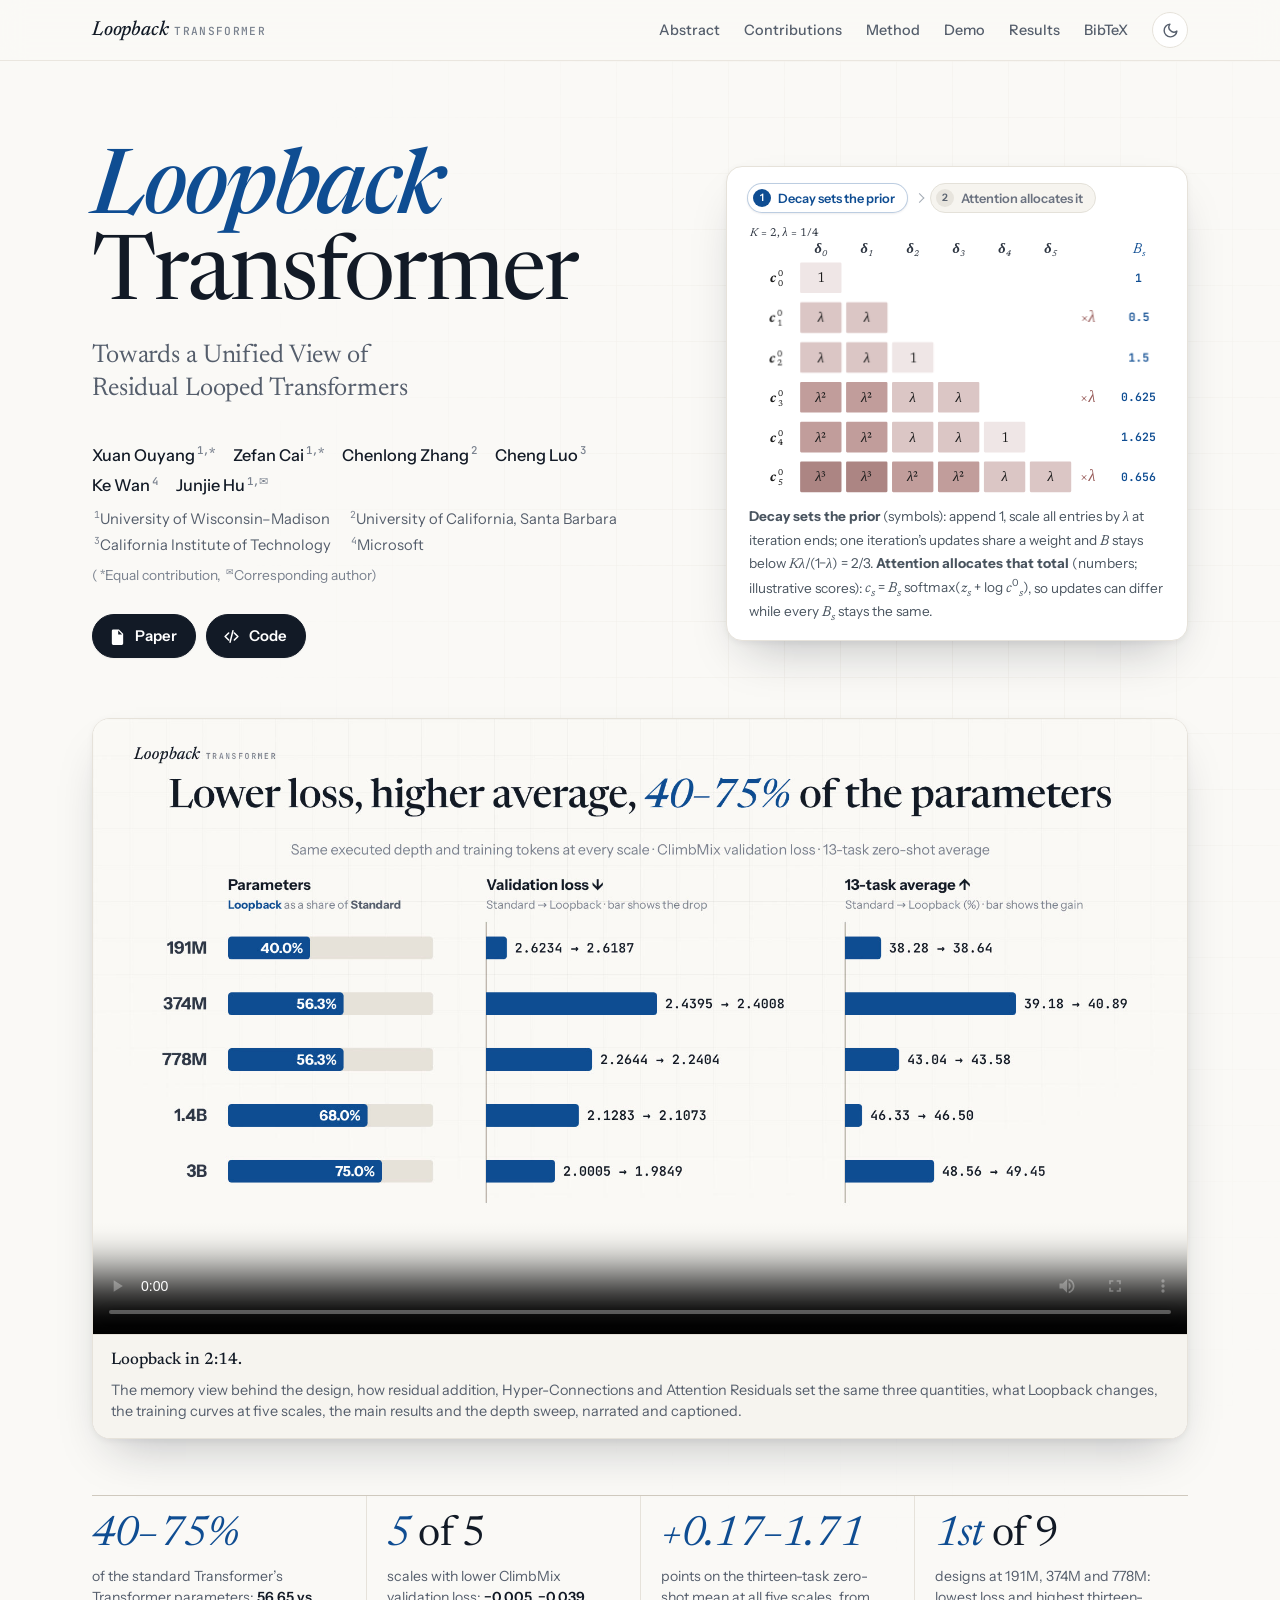
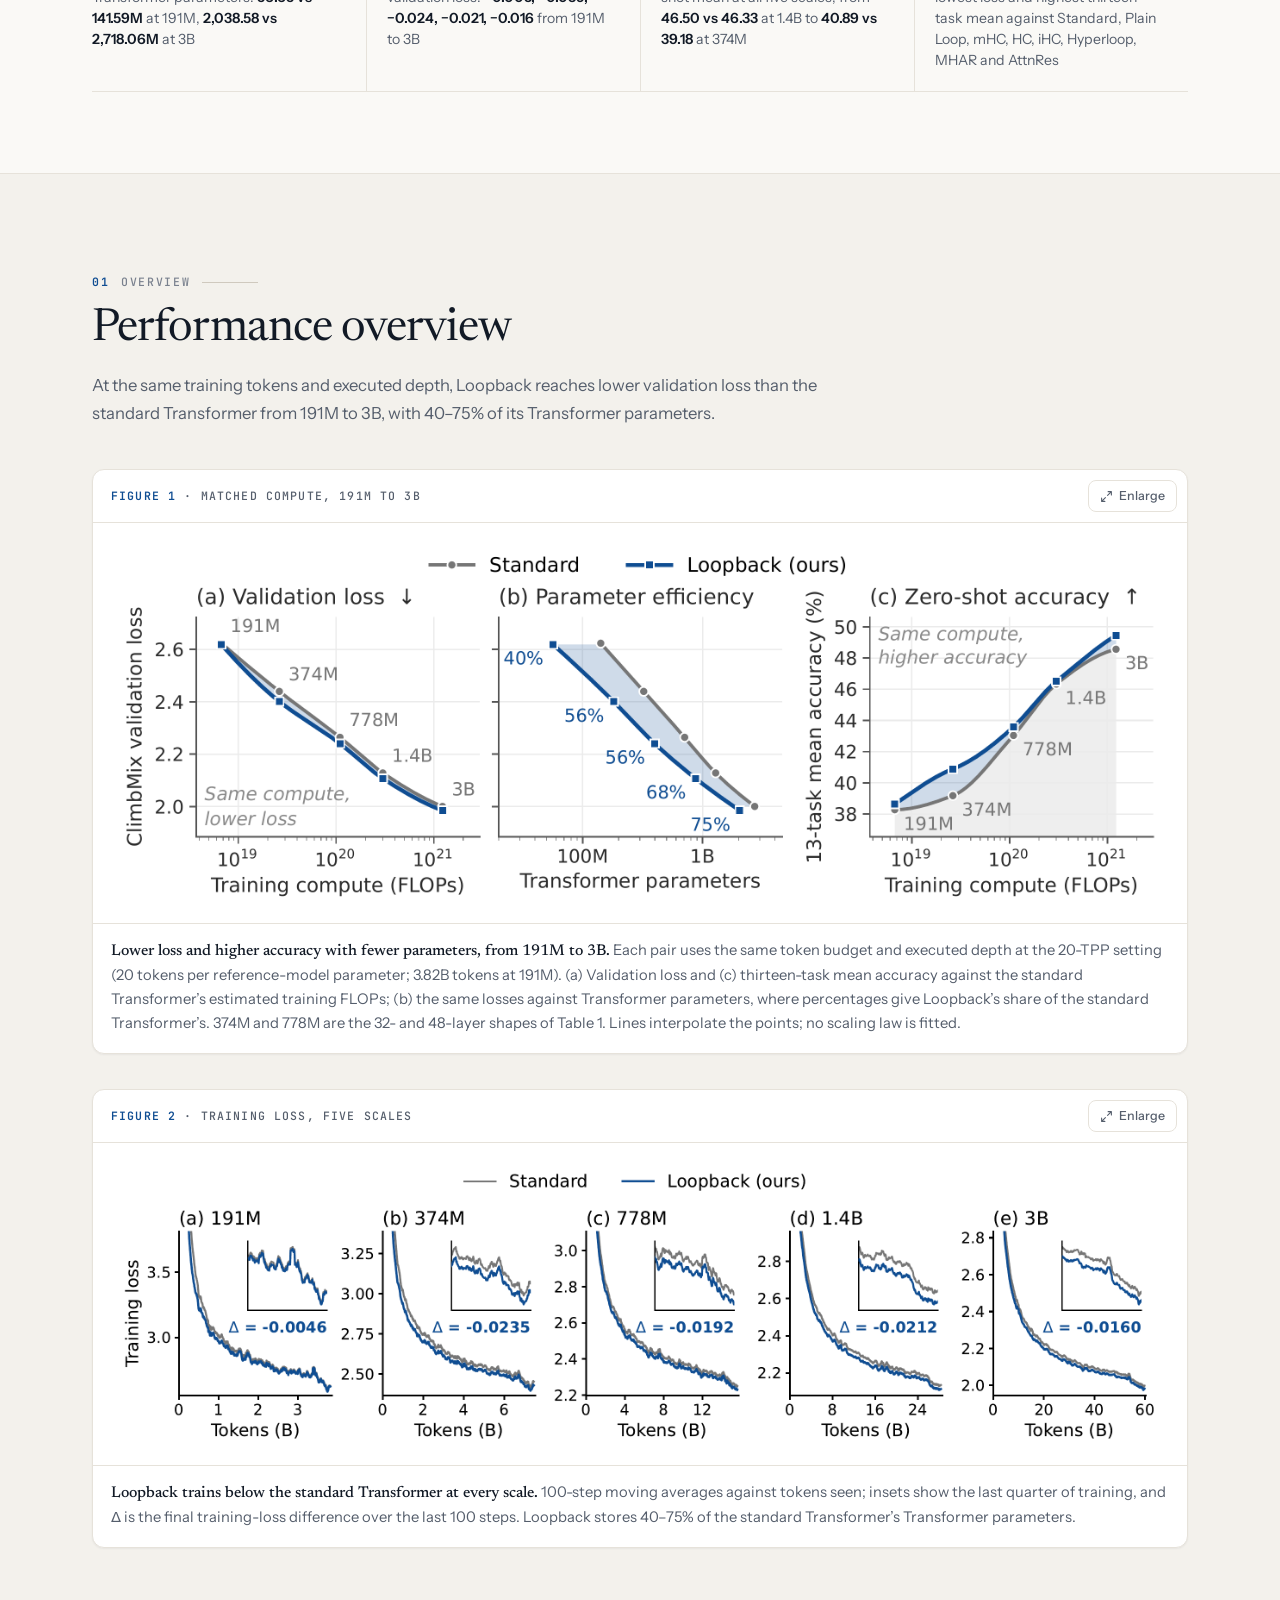
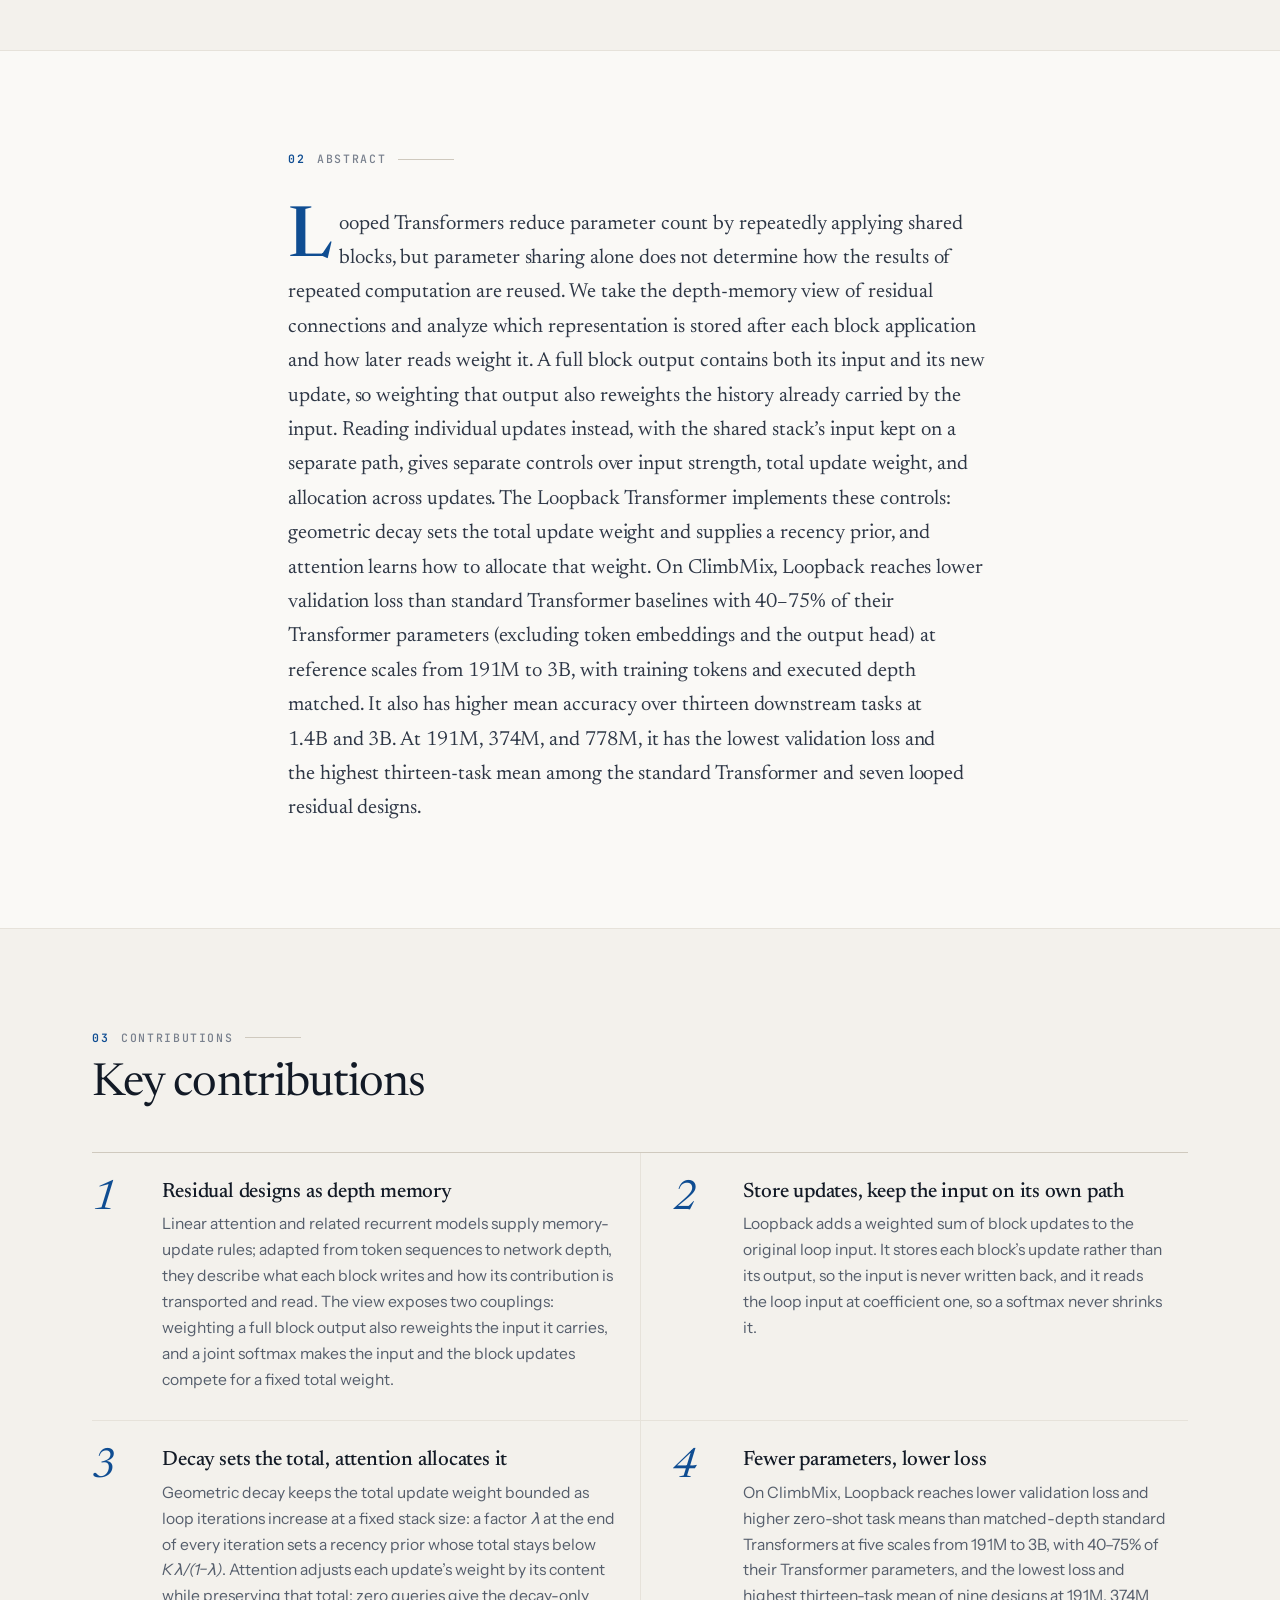
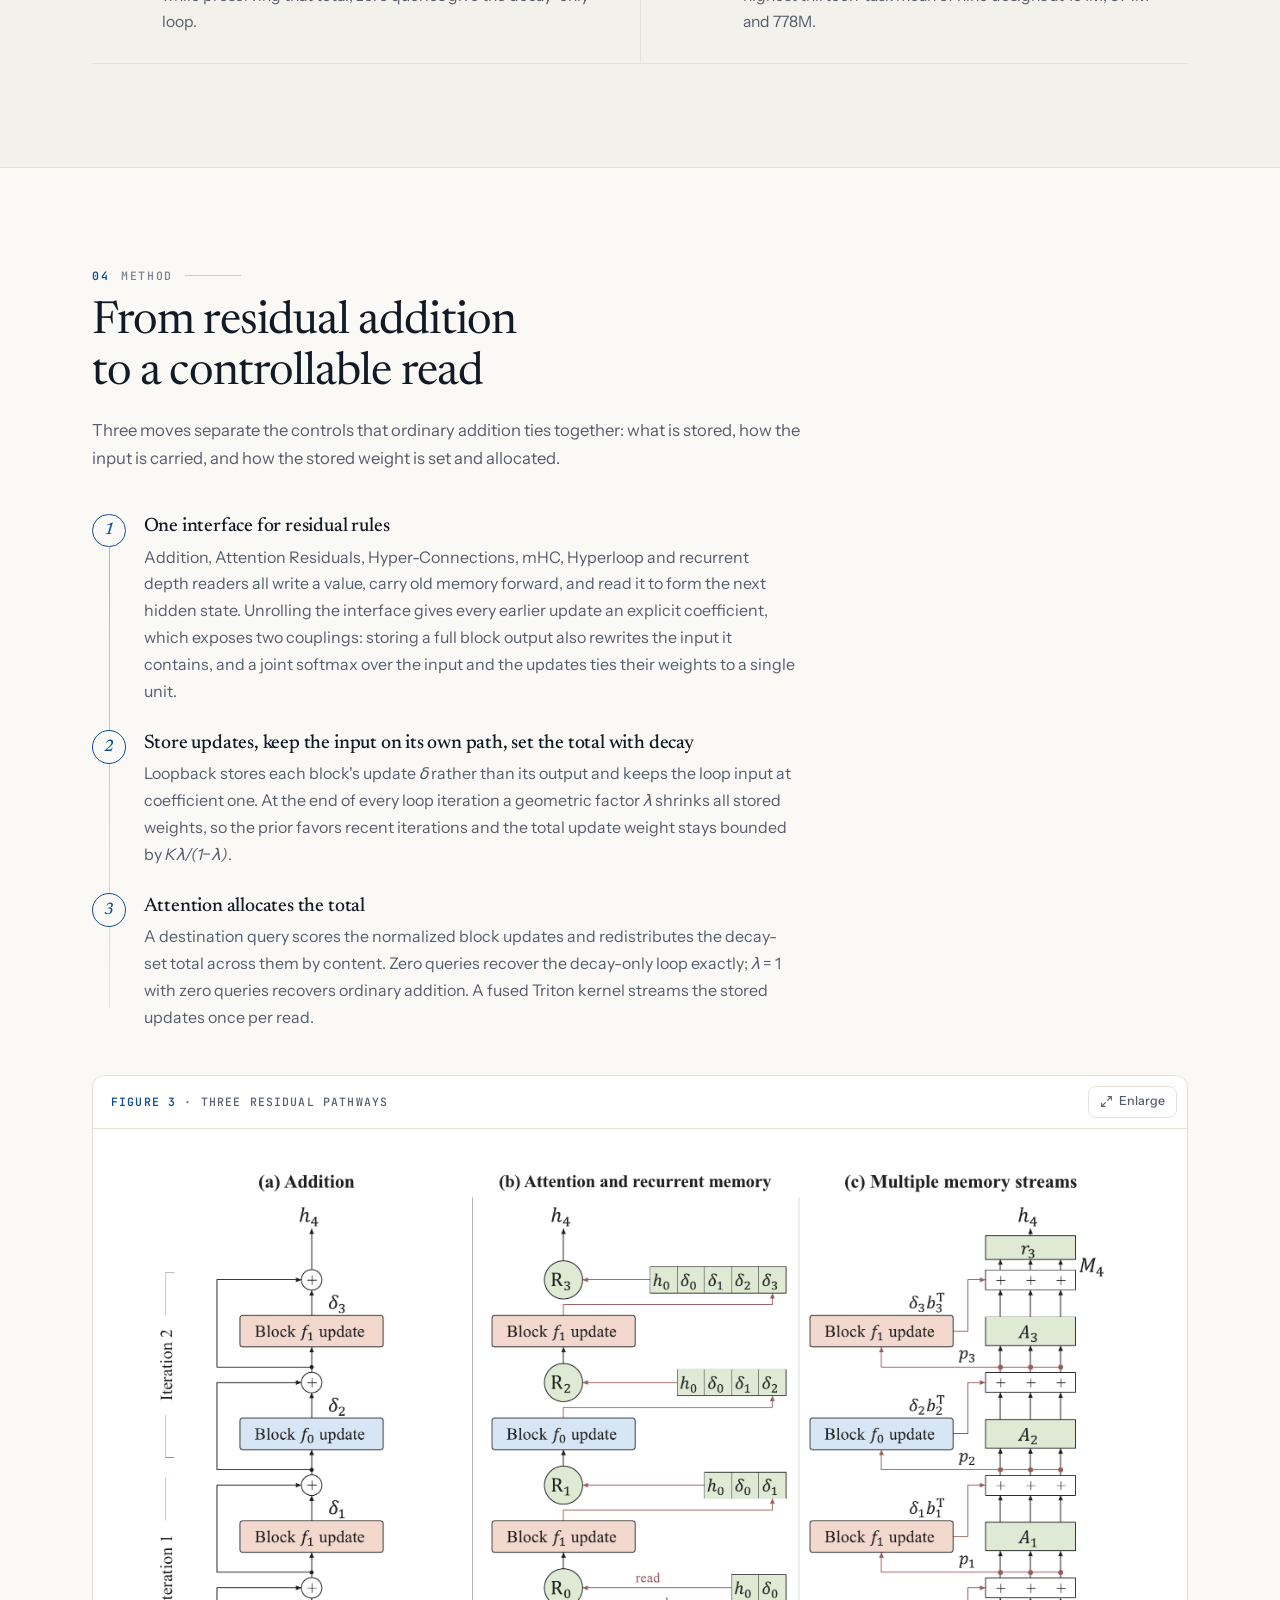
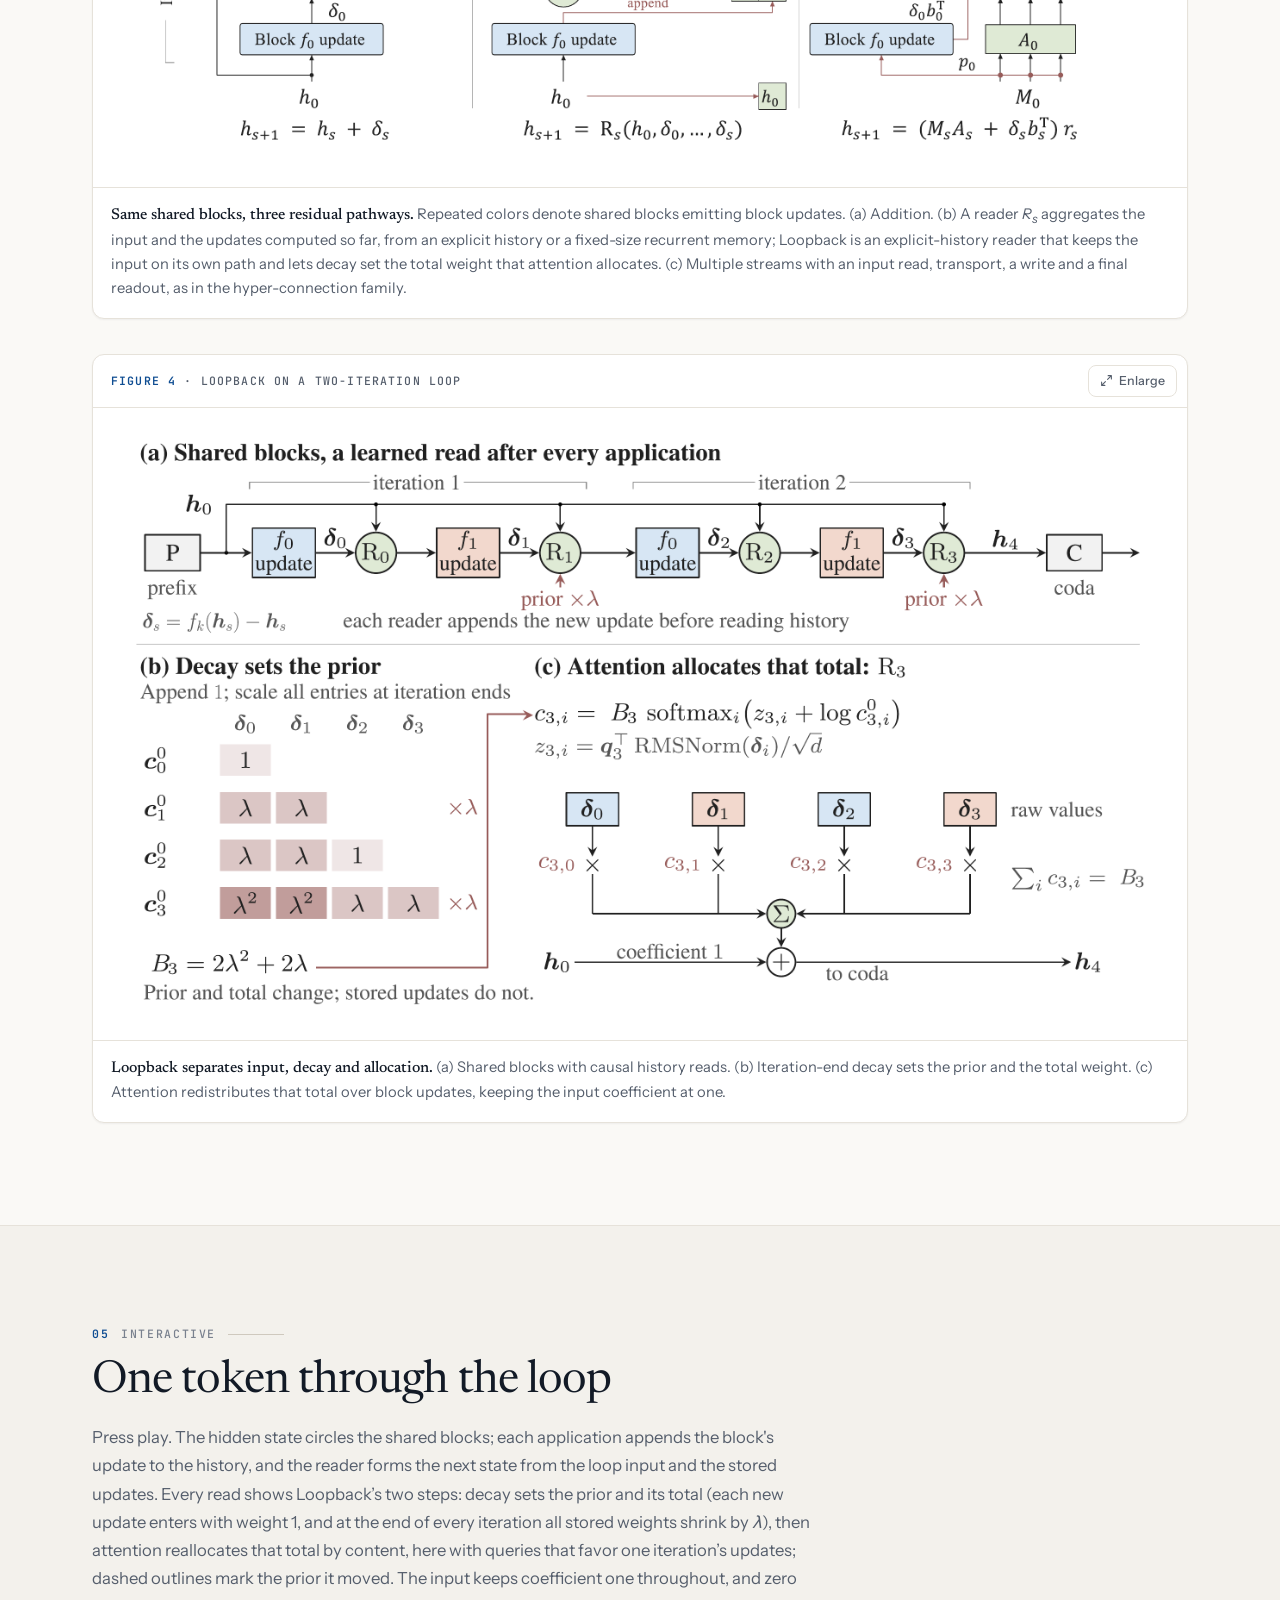
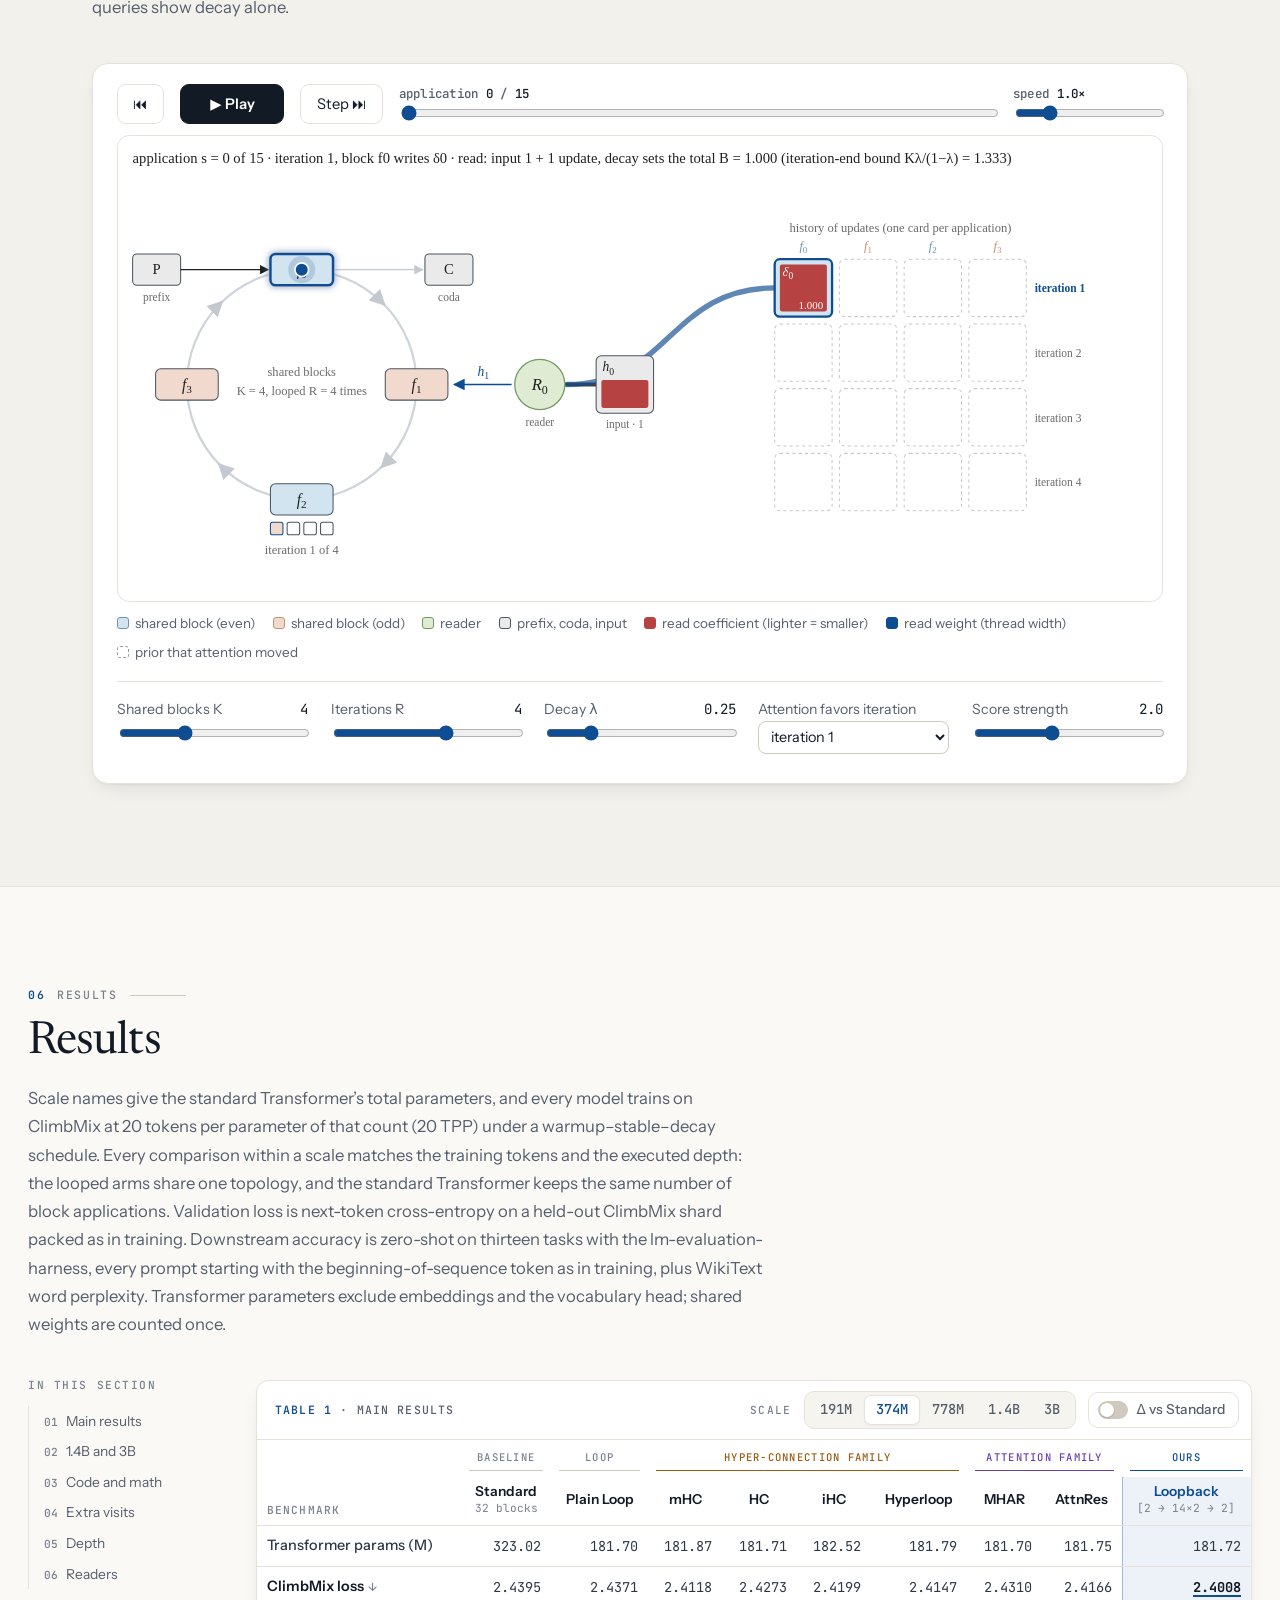
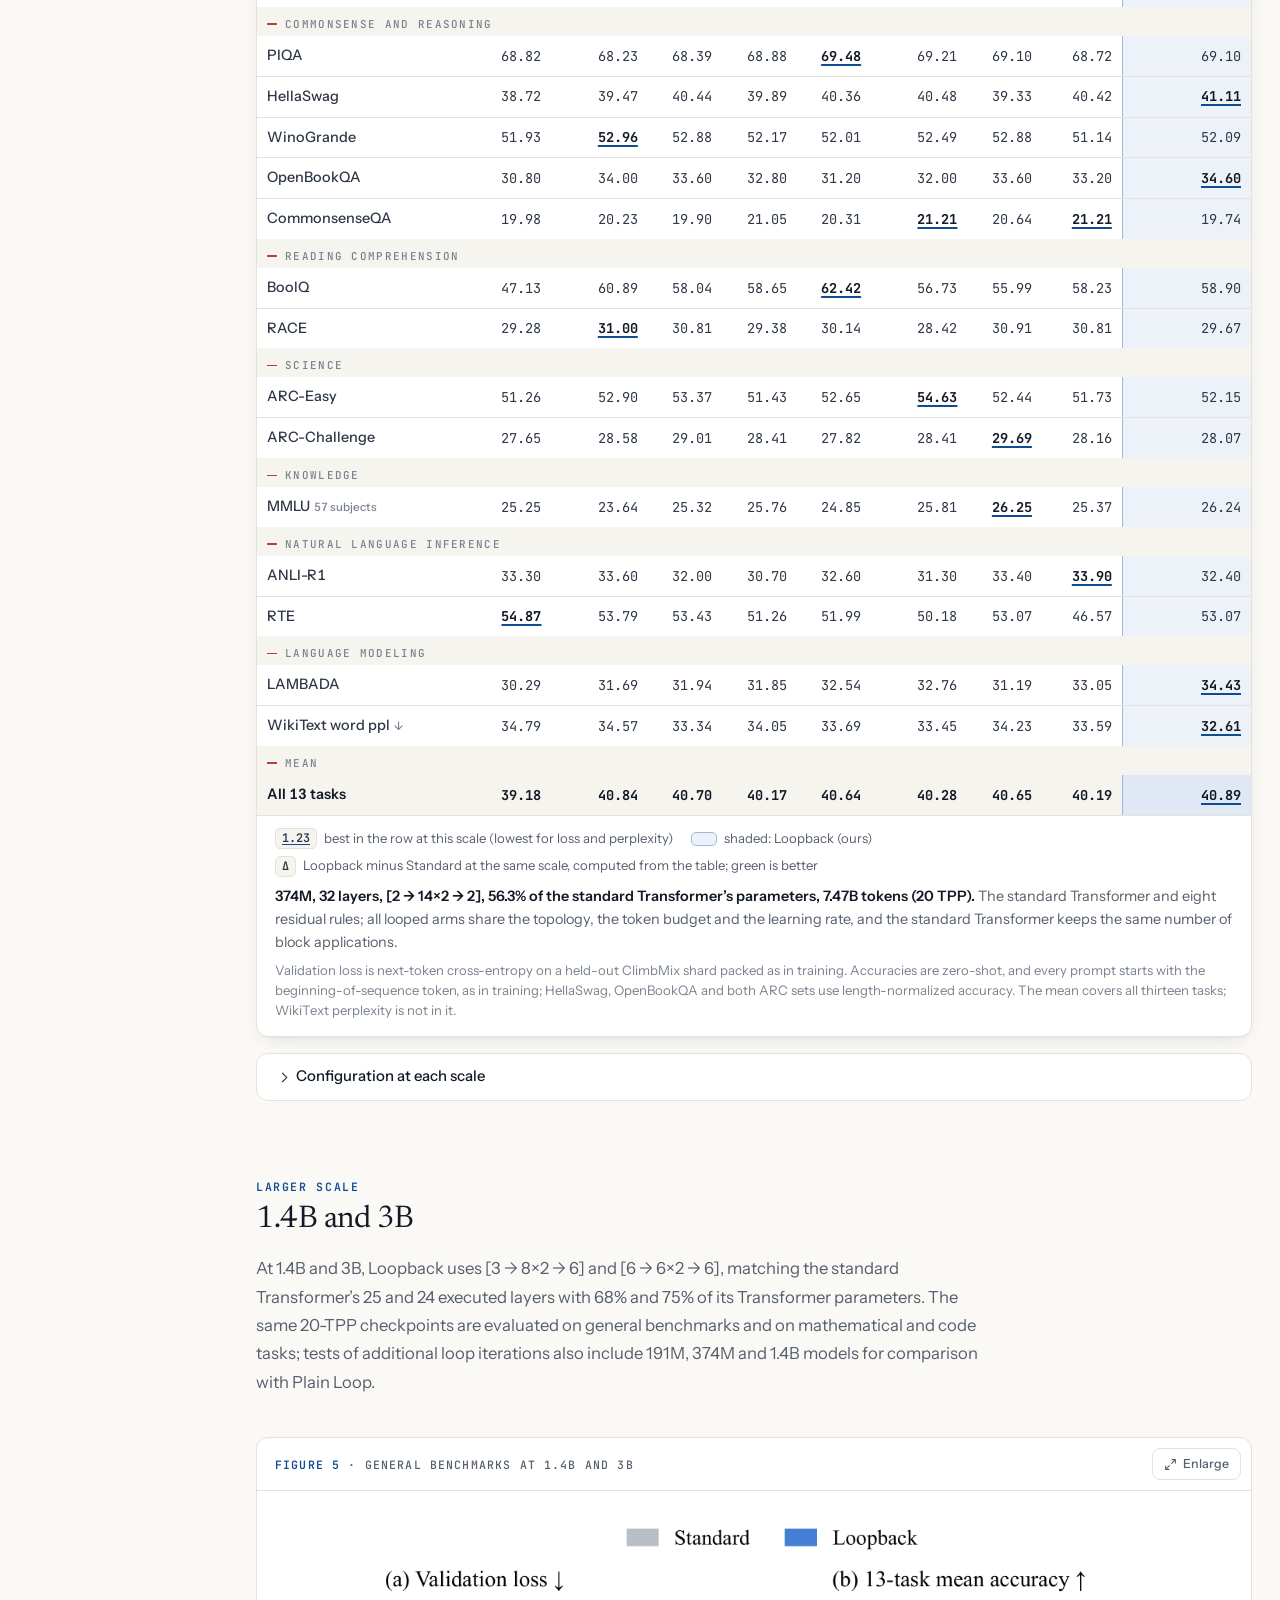
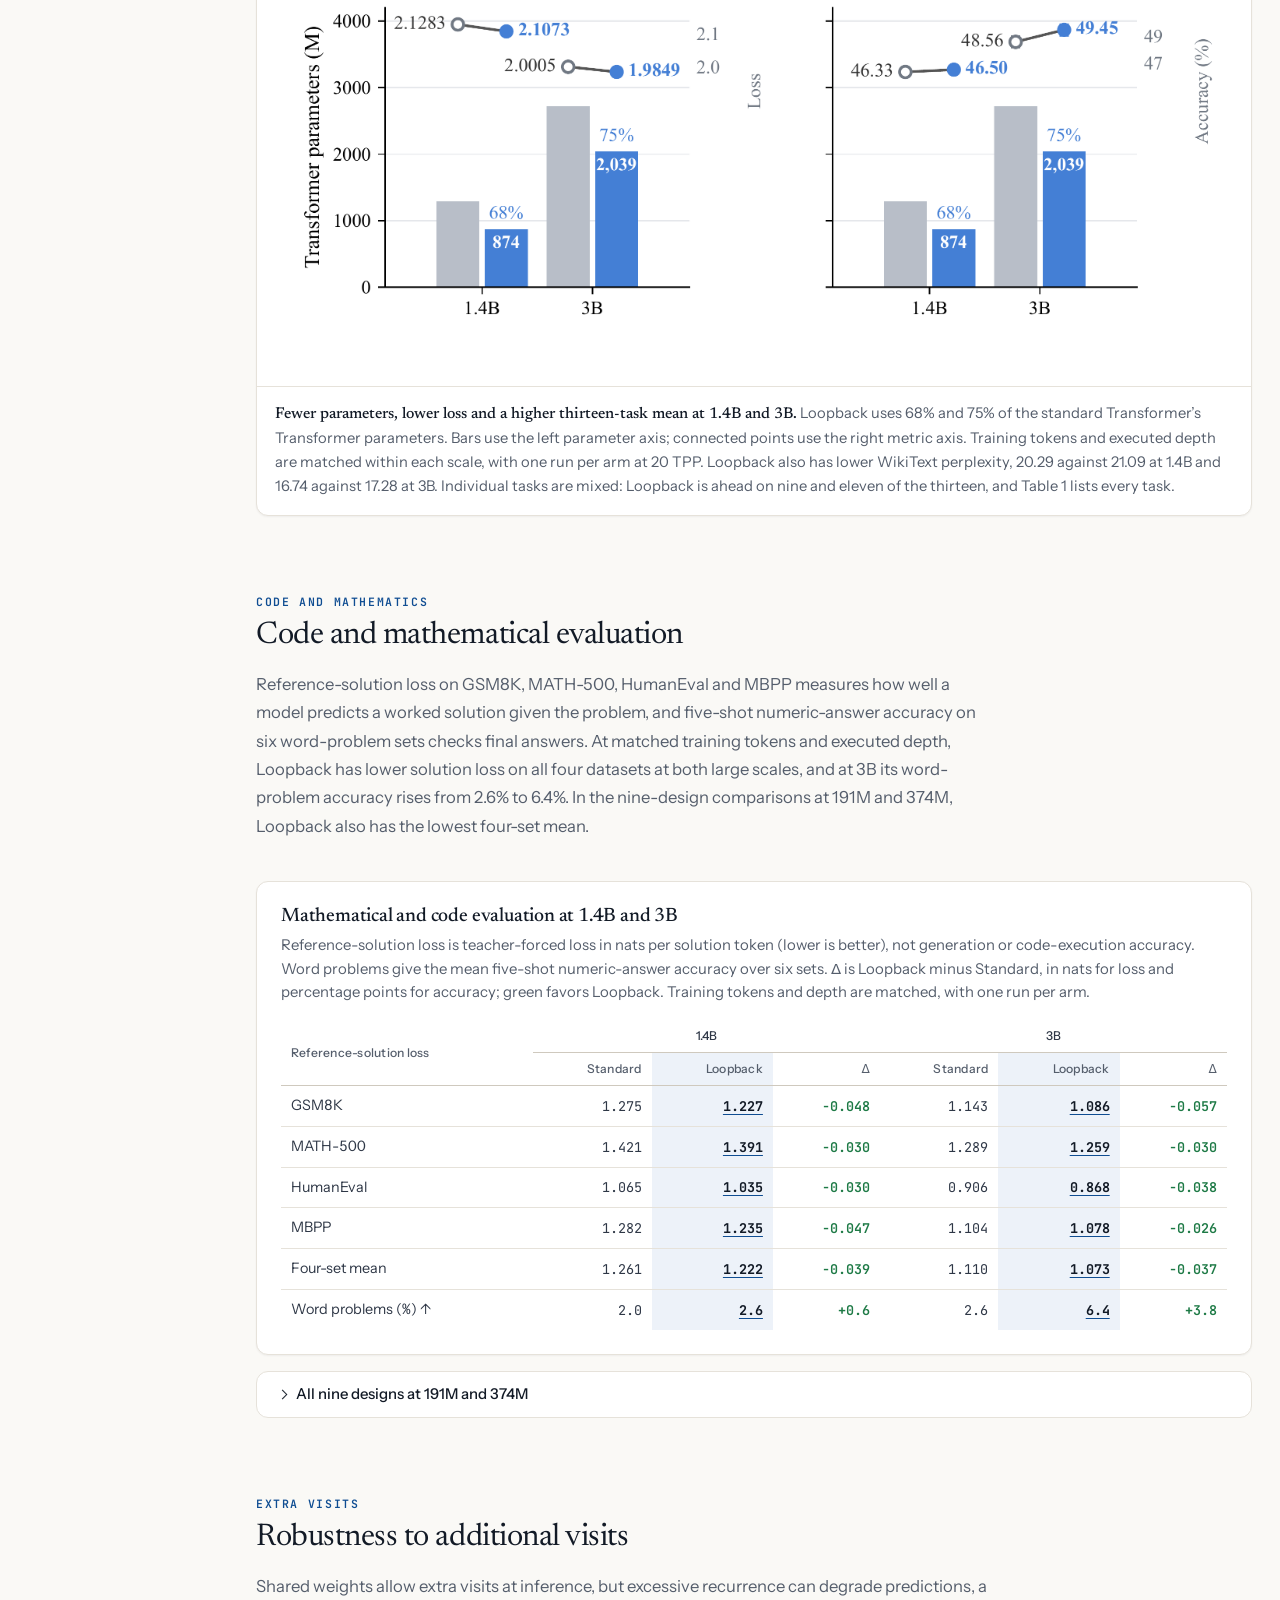
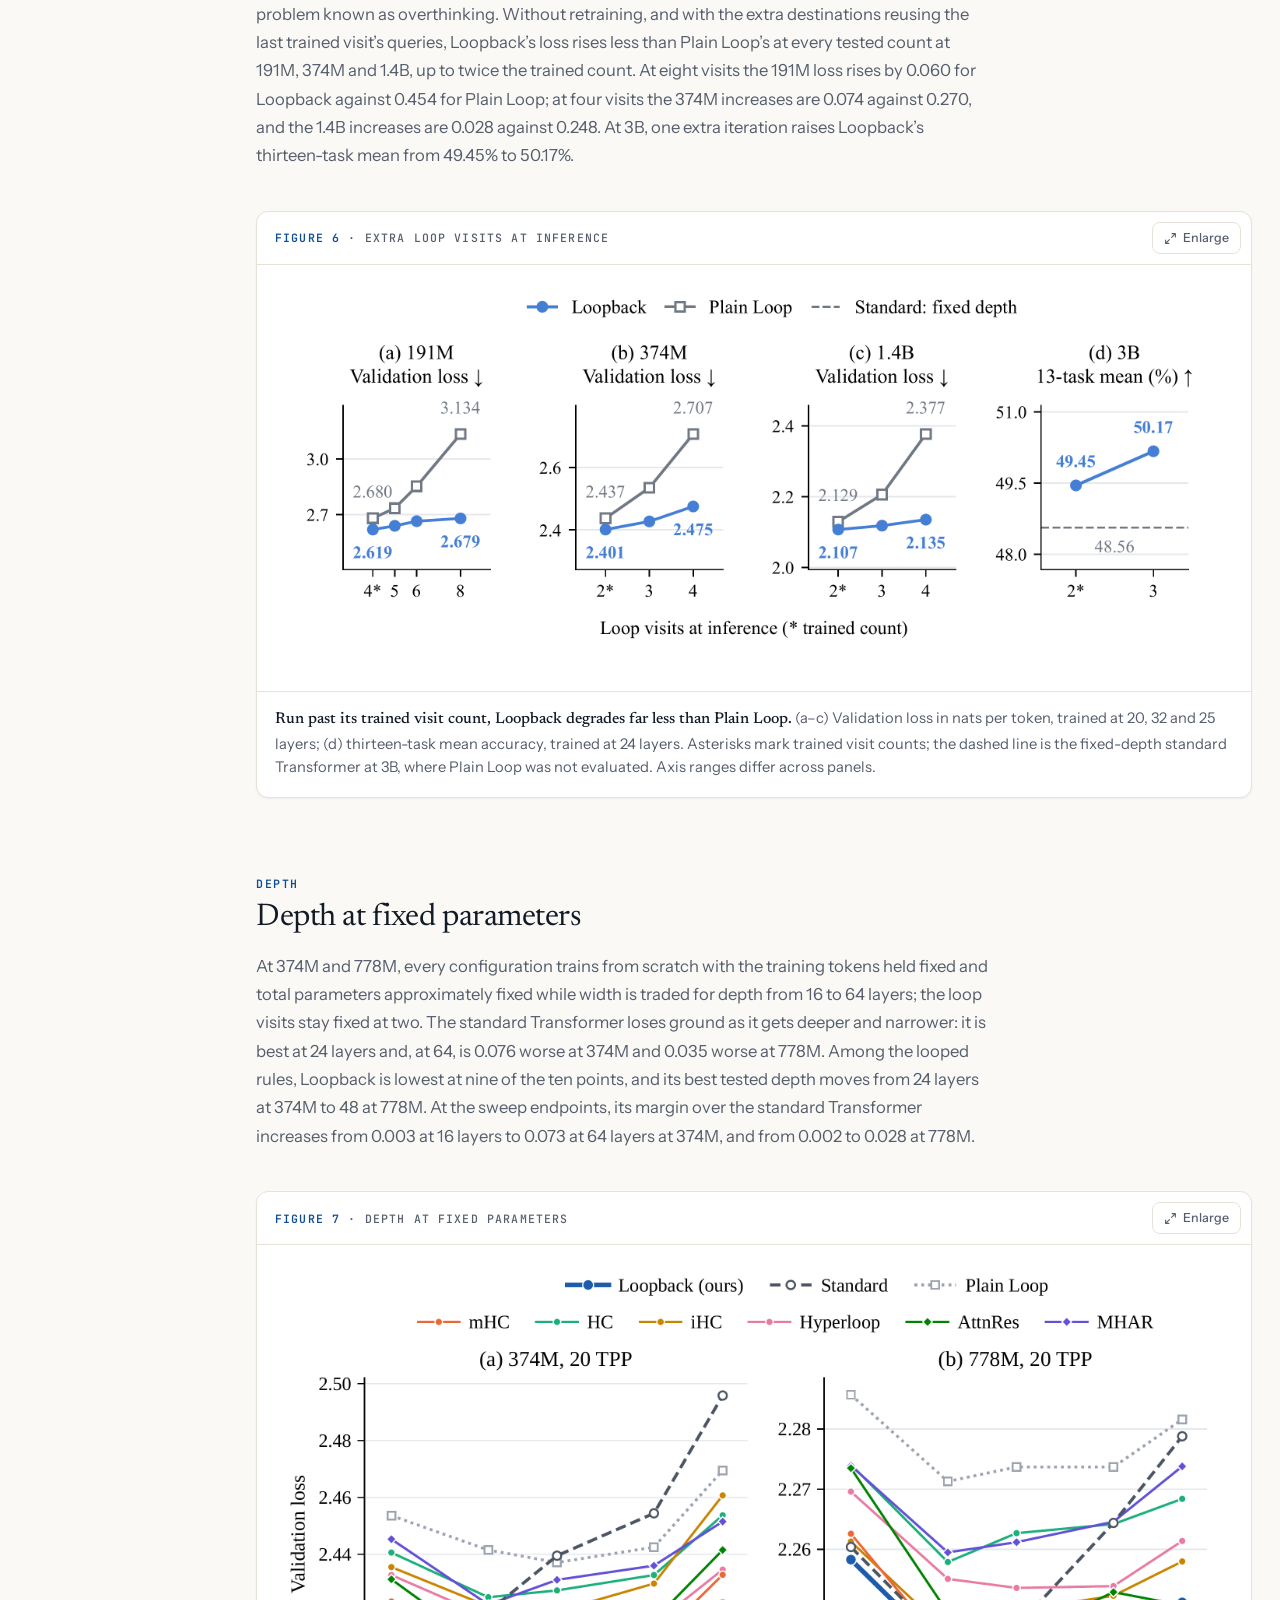
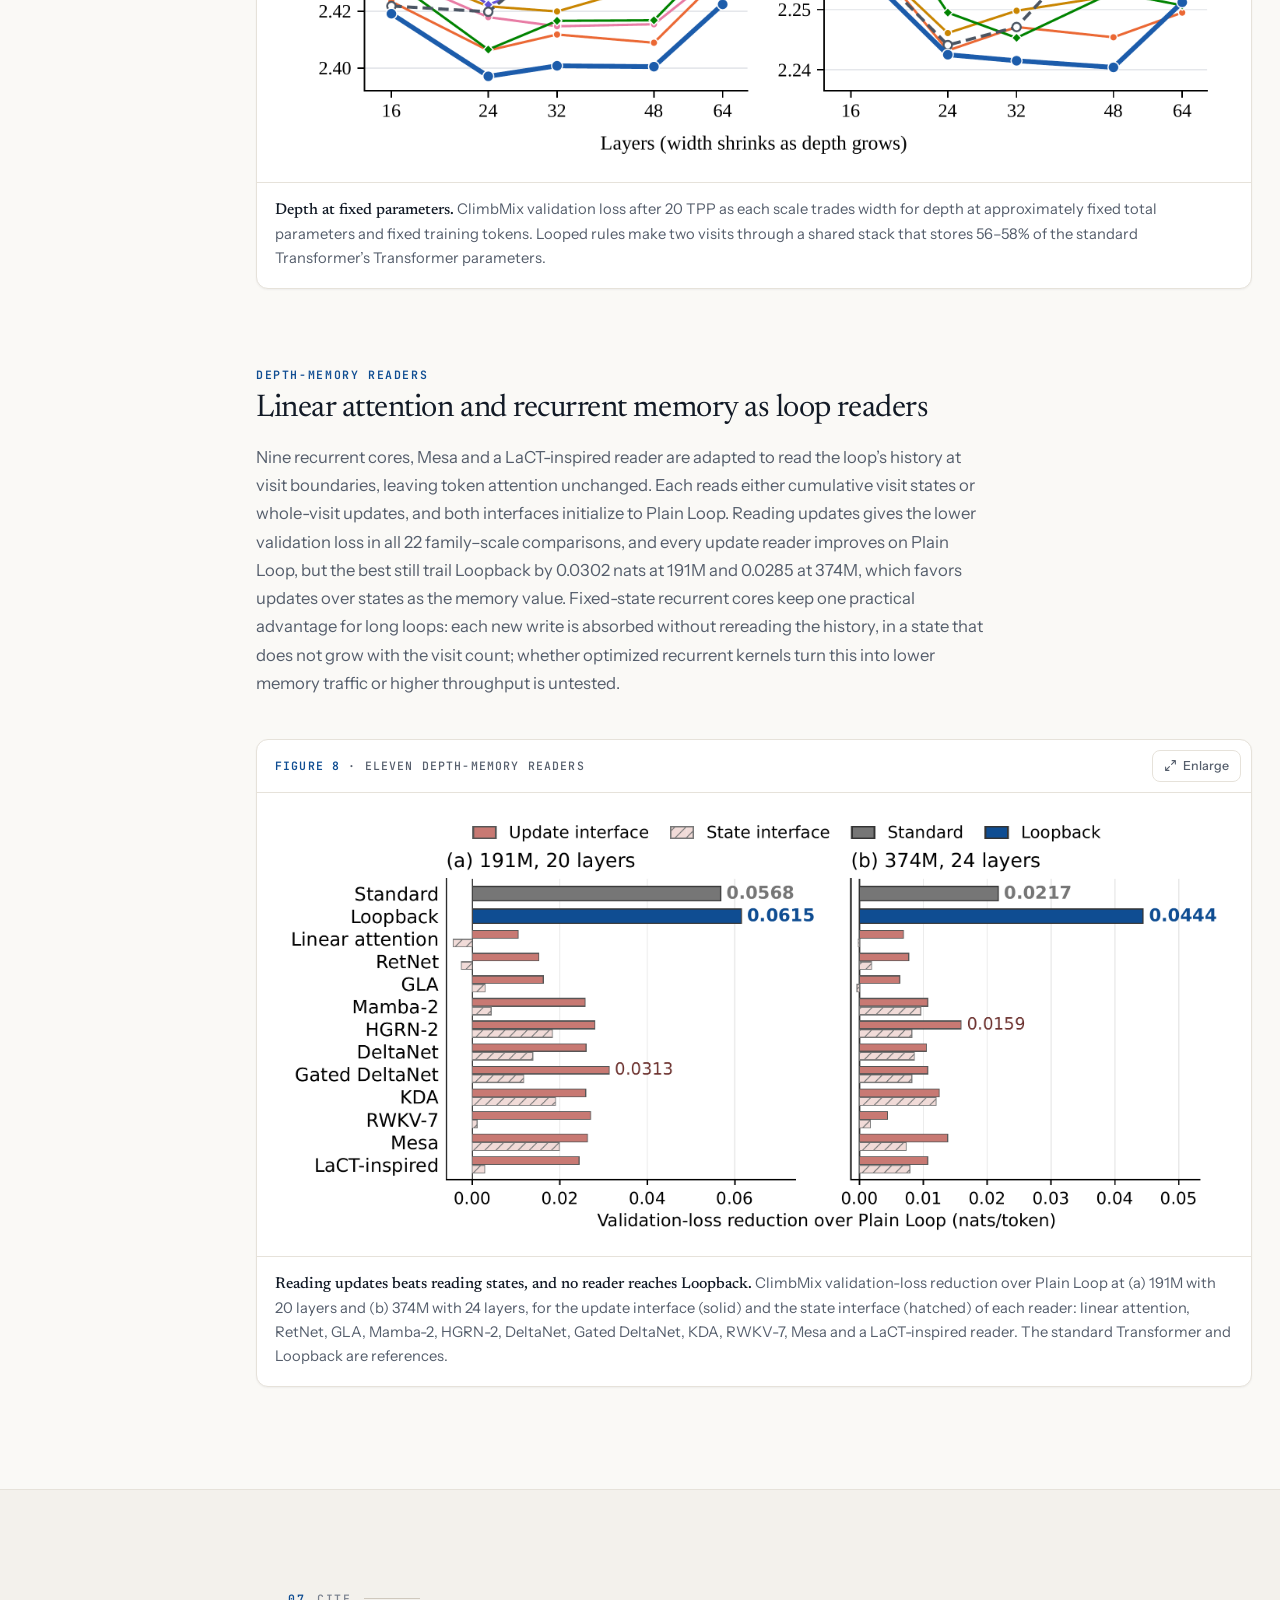
==== commit 23ca87fe: "Publish the page built from fdb13d2" ====
--- a/index.html
+++ b/index.html
@@ -564,8 +564,8 @@
       </figure>
     </div>
     <figure class="hero__video" id="video">
-      <video controls playsinline preload="metadata" poster="videos/loopback_promo_poster_hero.jpg?v=20261110a" aria-label="Loopback Transformer overview video with narration and captions, 2 minutes 14 seconds">
-        <source src="videos/loopback_promo.mp4?v=20261110a" type="video/mp4">
+      <video controls playsinline preload="metadata" poster="videos/loopback_promo_poster_hero.jpg?v=20261110b" aria-label="Loopback Transformer overview video with narration and captions, 2 minutes 14 seconds">
+        <source src="videos/loopback_promo.mp4?v=20261110b" type="video/mp4">
       </video>
       <figcaption><strong>Loopback in 2:14.</strong> The memory view behind the design, how residual addition, Hyper-Connections and Attention Residuals set the same three quantities, what Loopback changes, the training curves at five scales, the main results and the depth sweep, narrated and captioned.</figcaption>
     </figure>
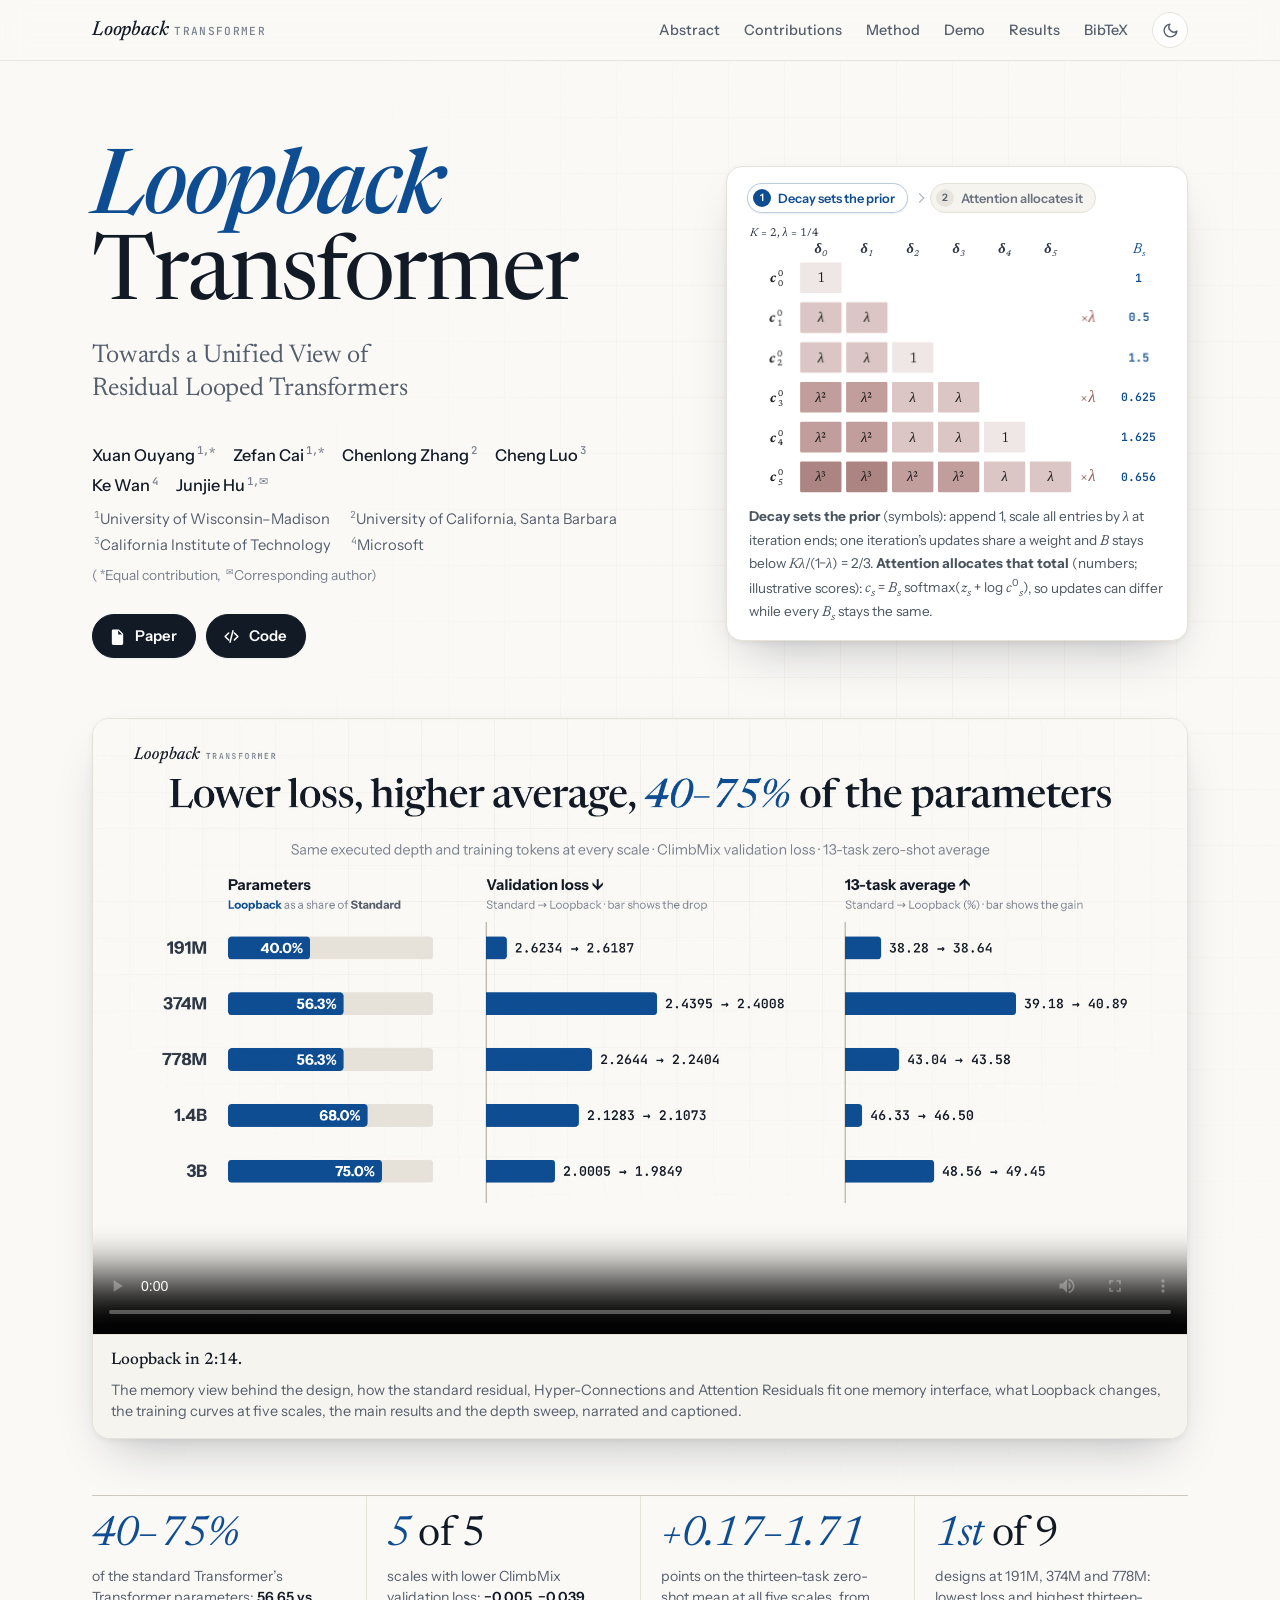
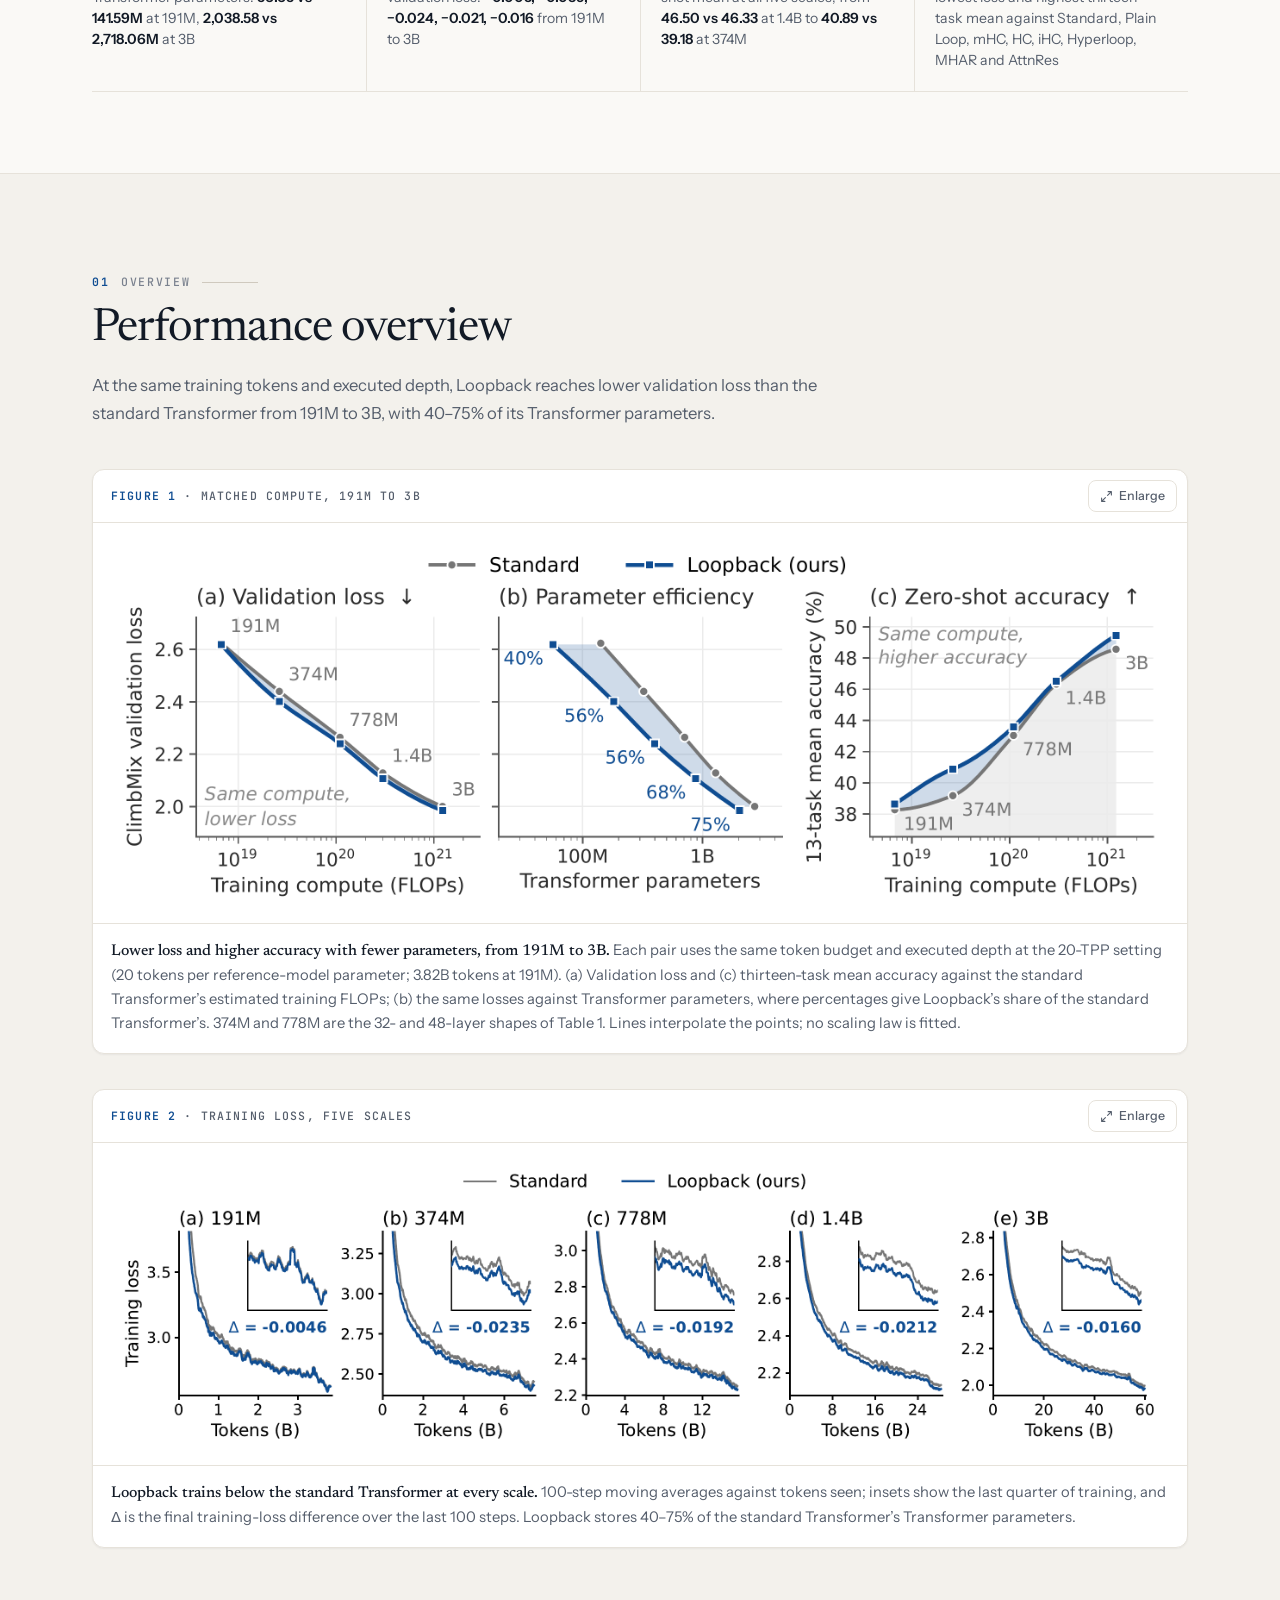
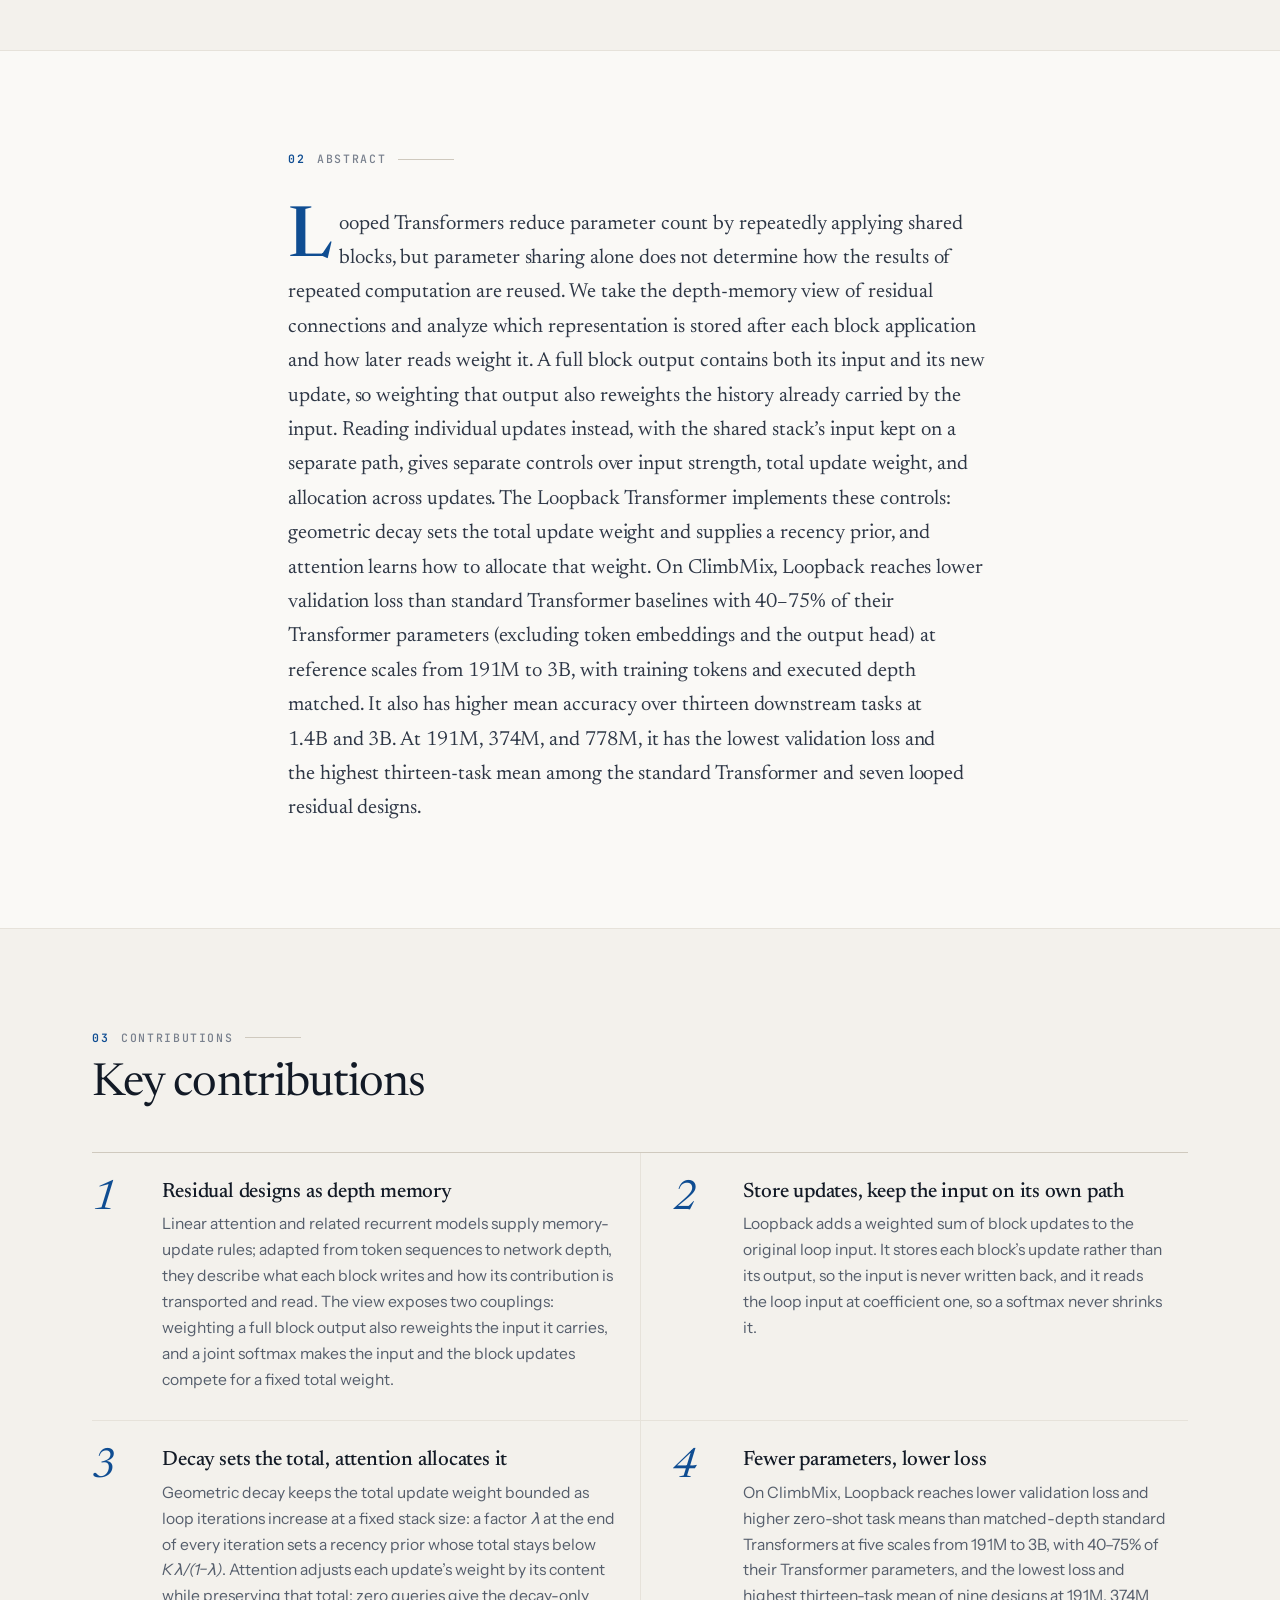
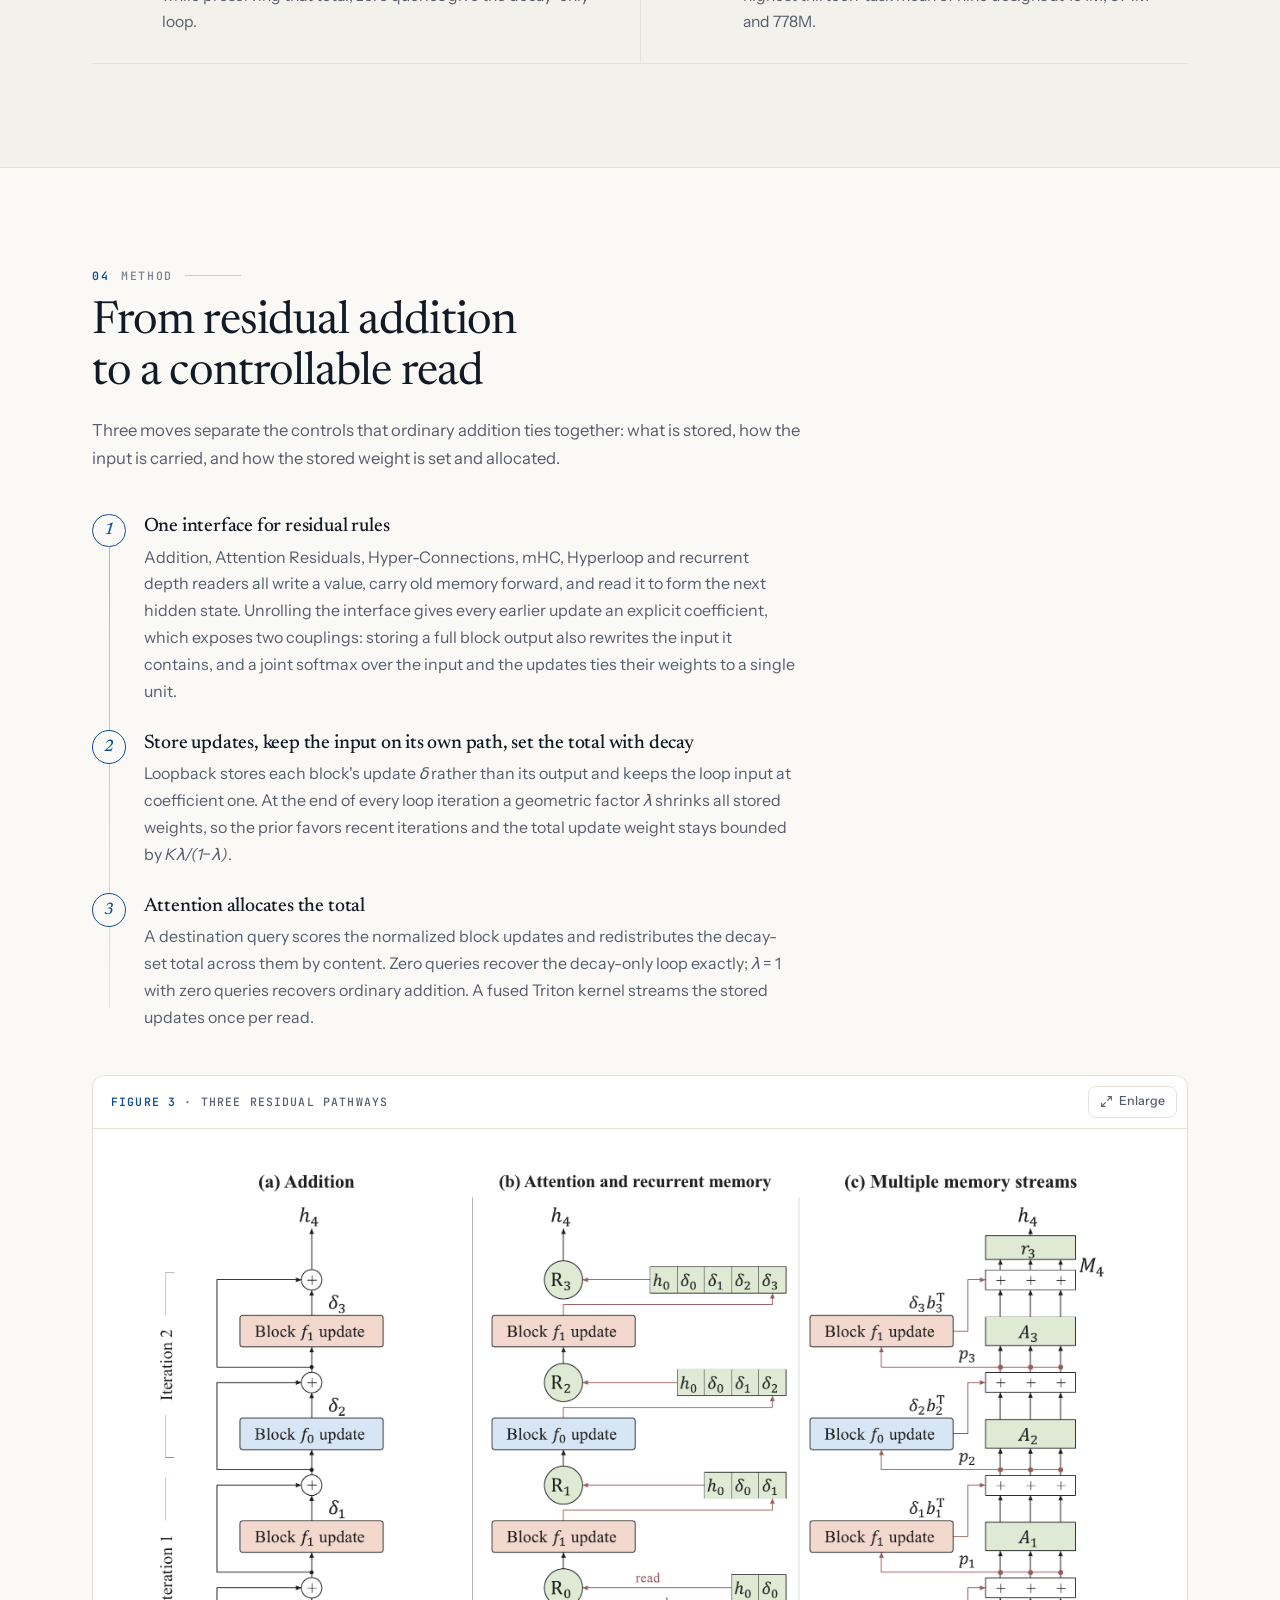
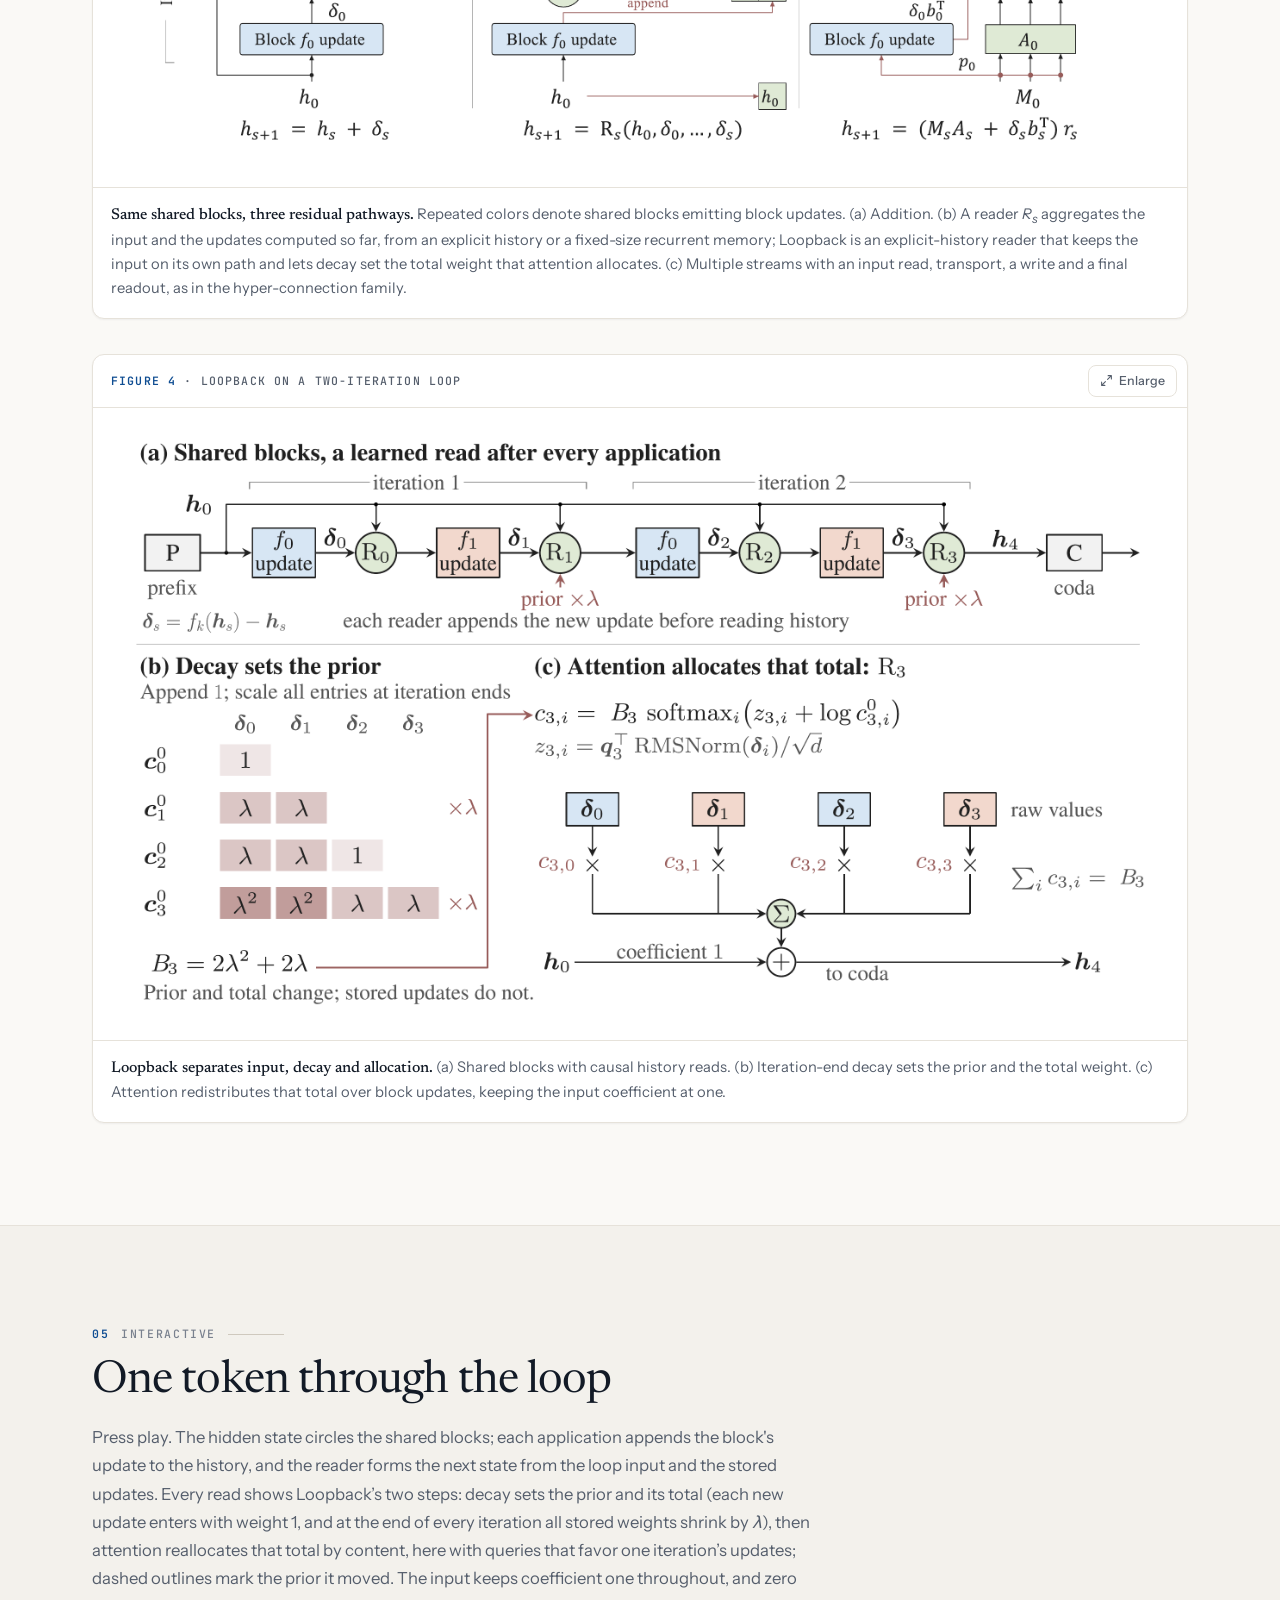
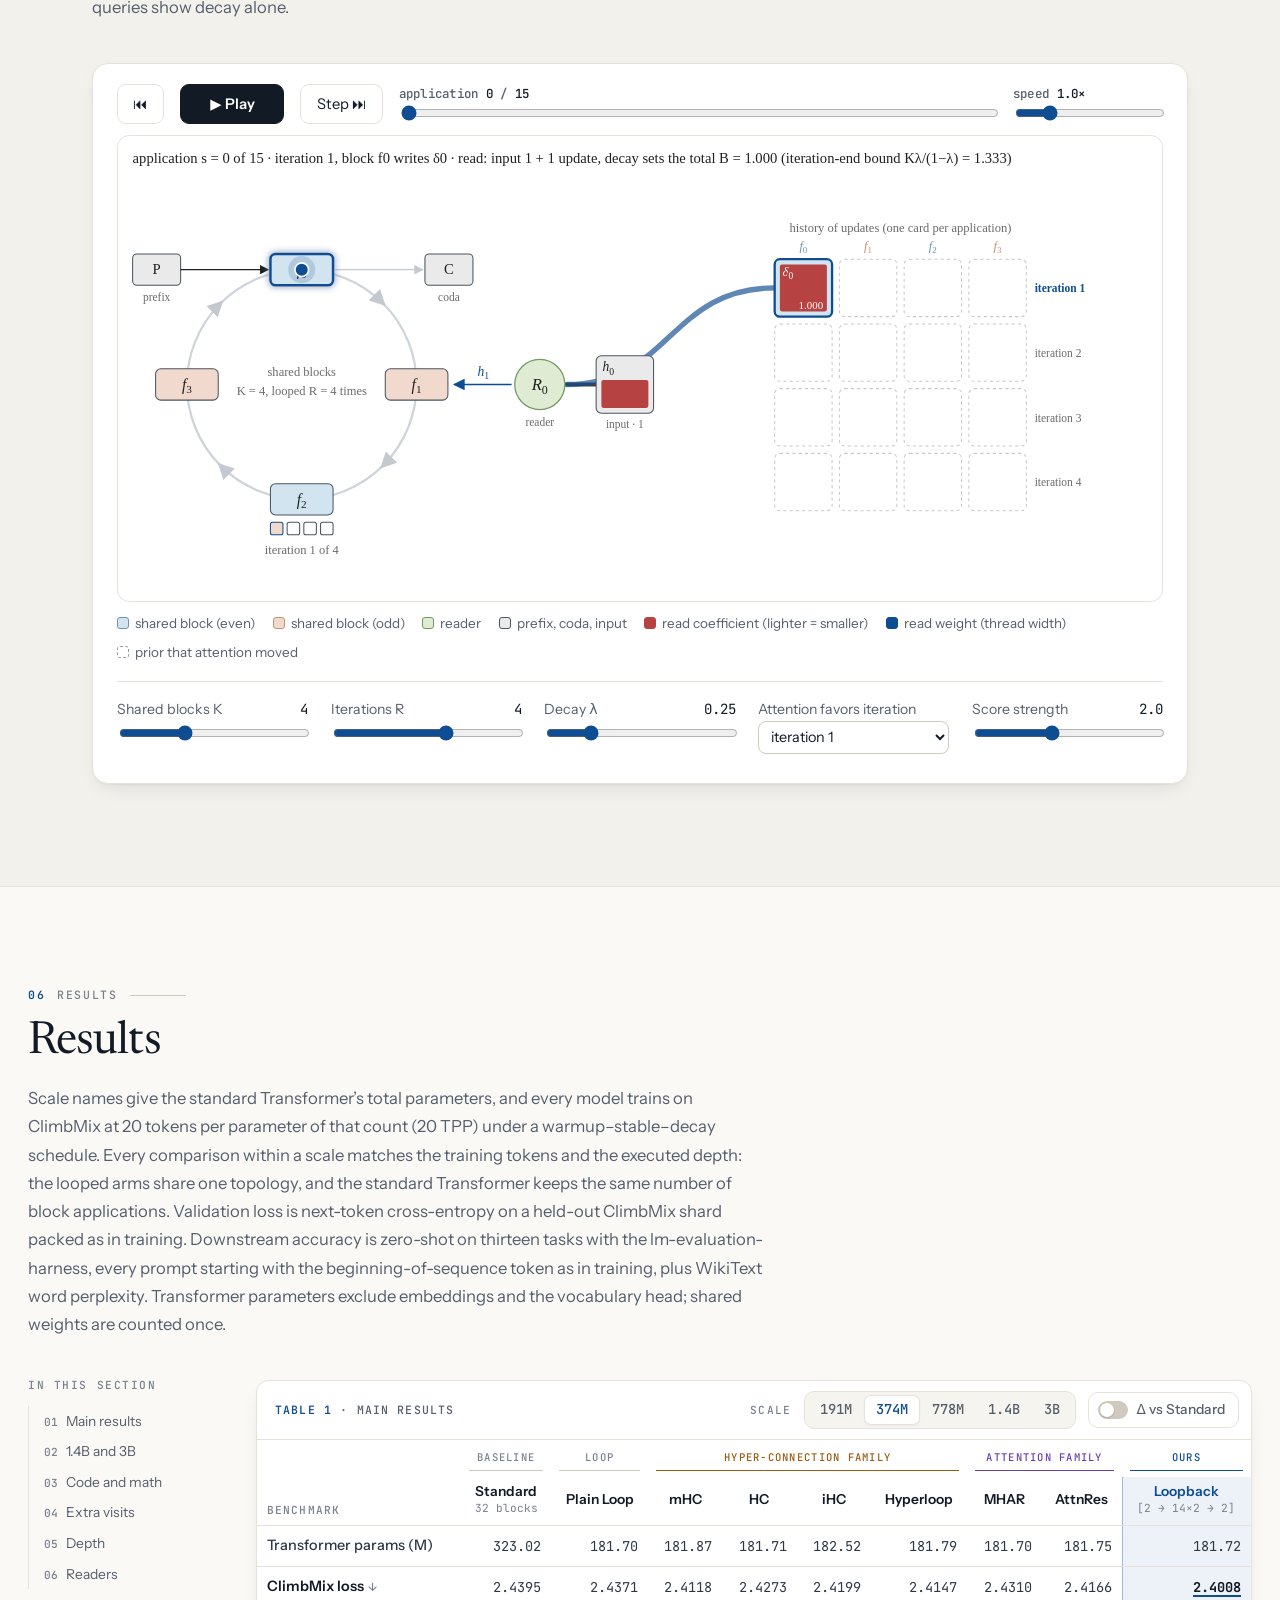
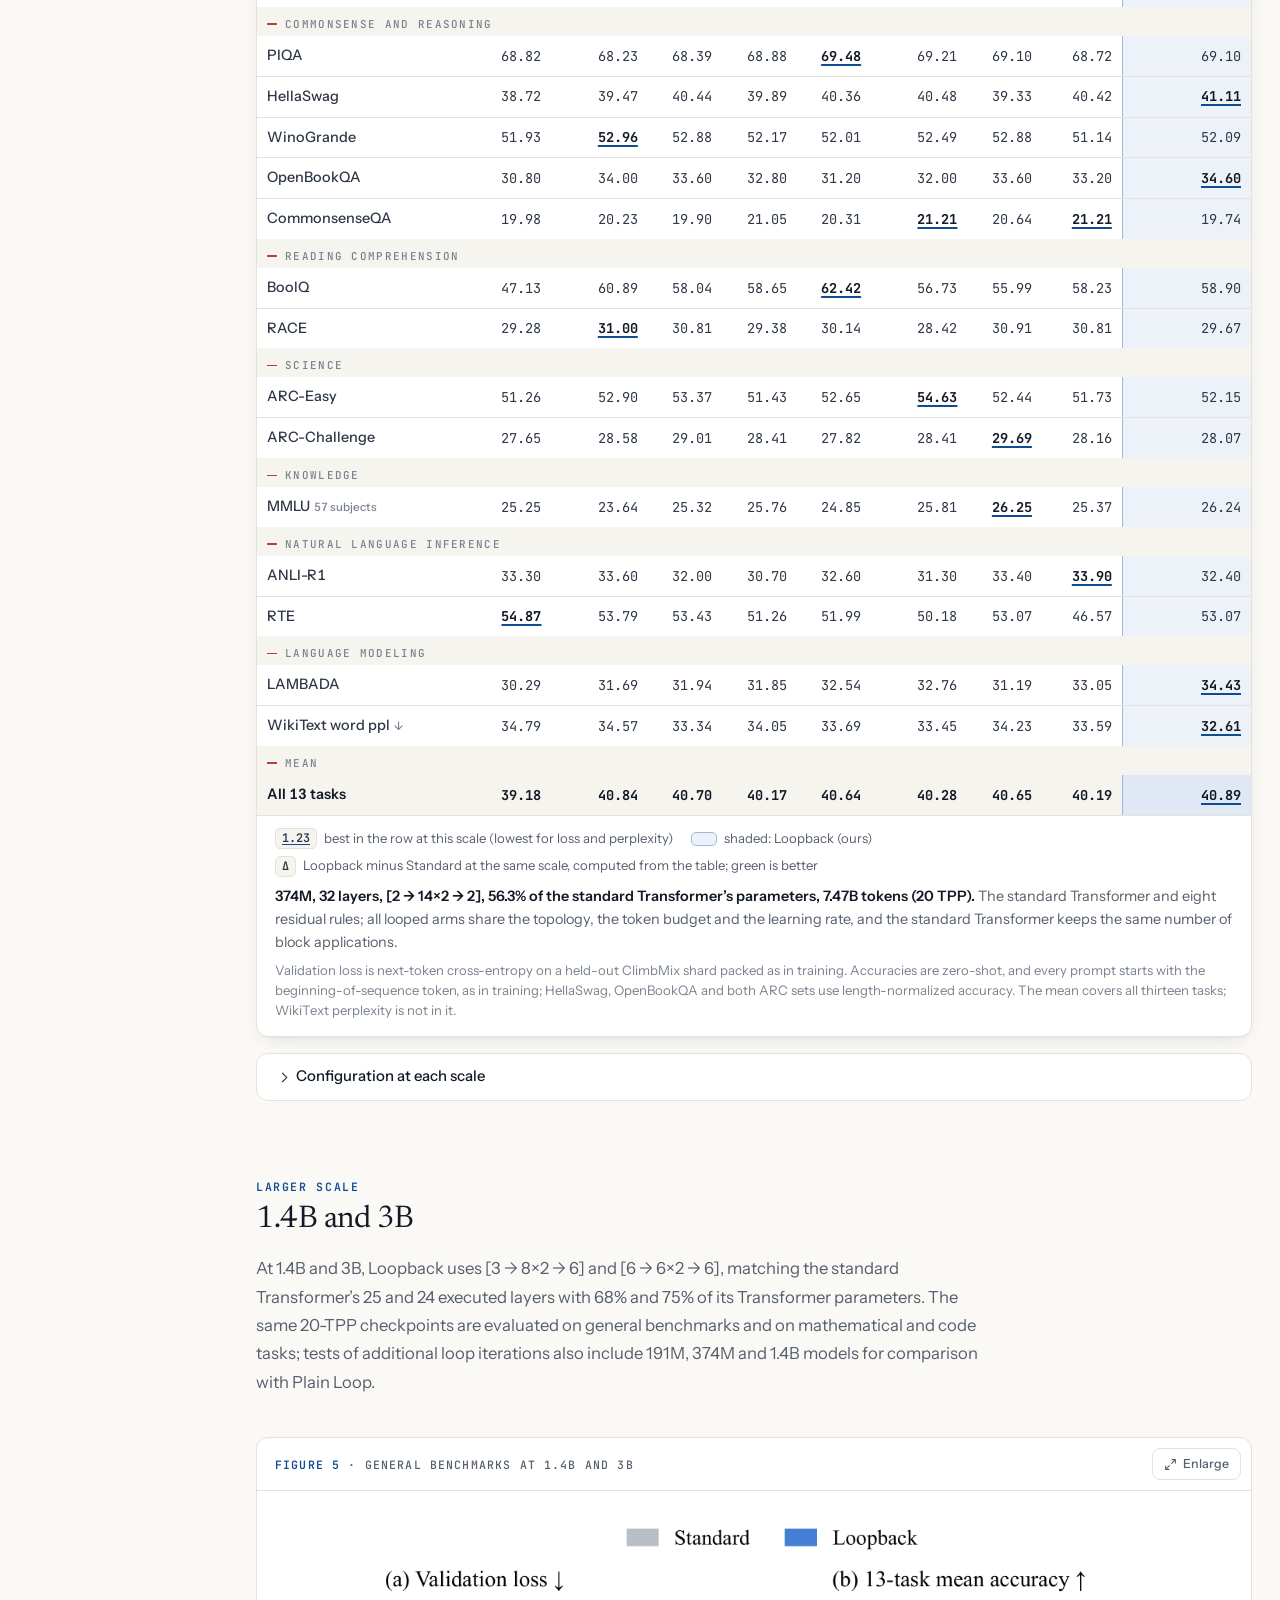
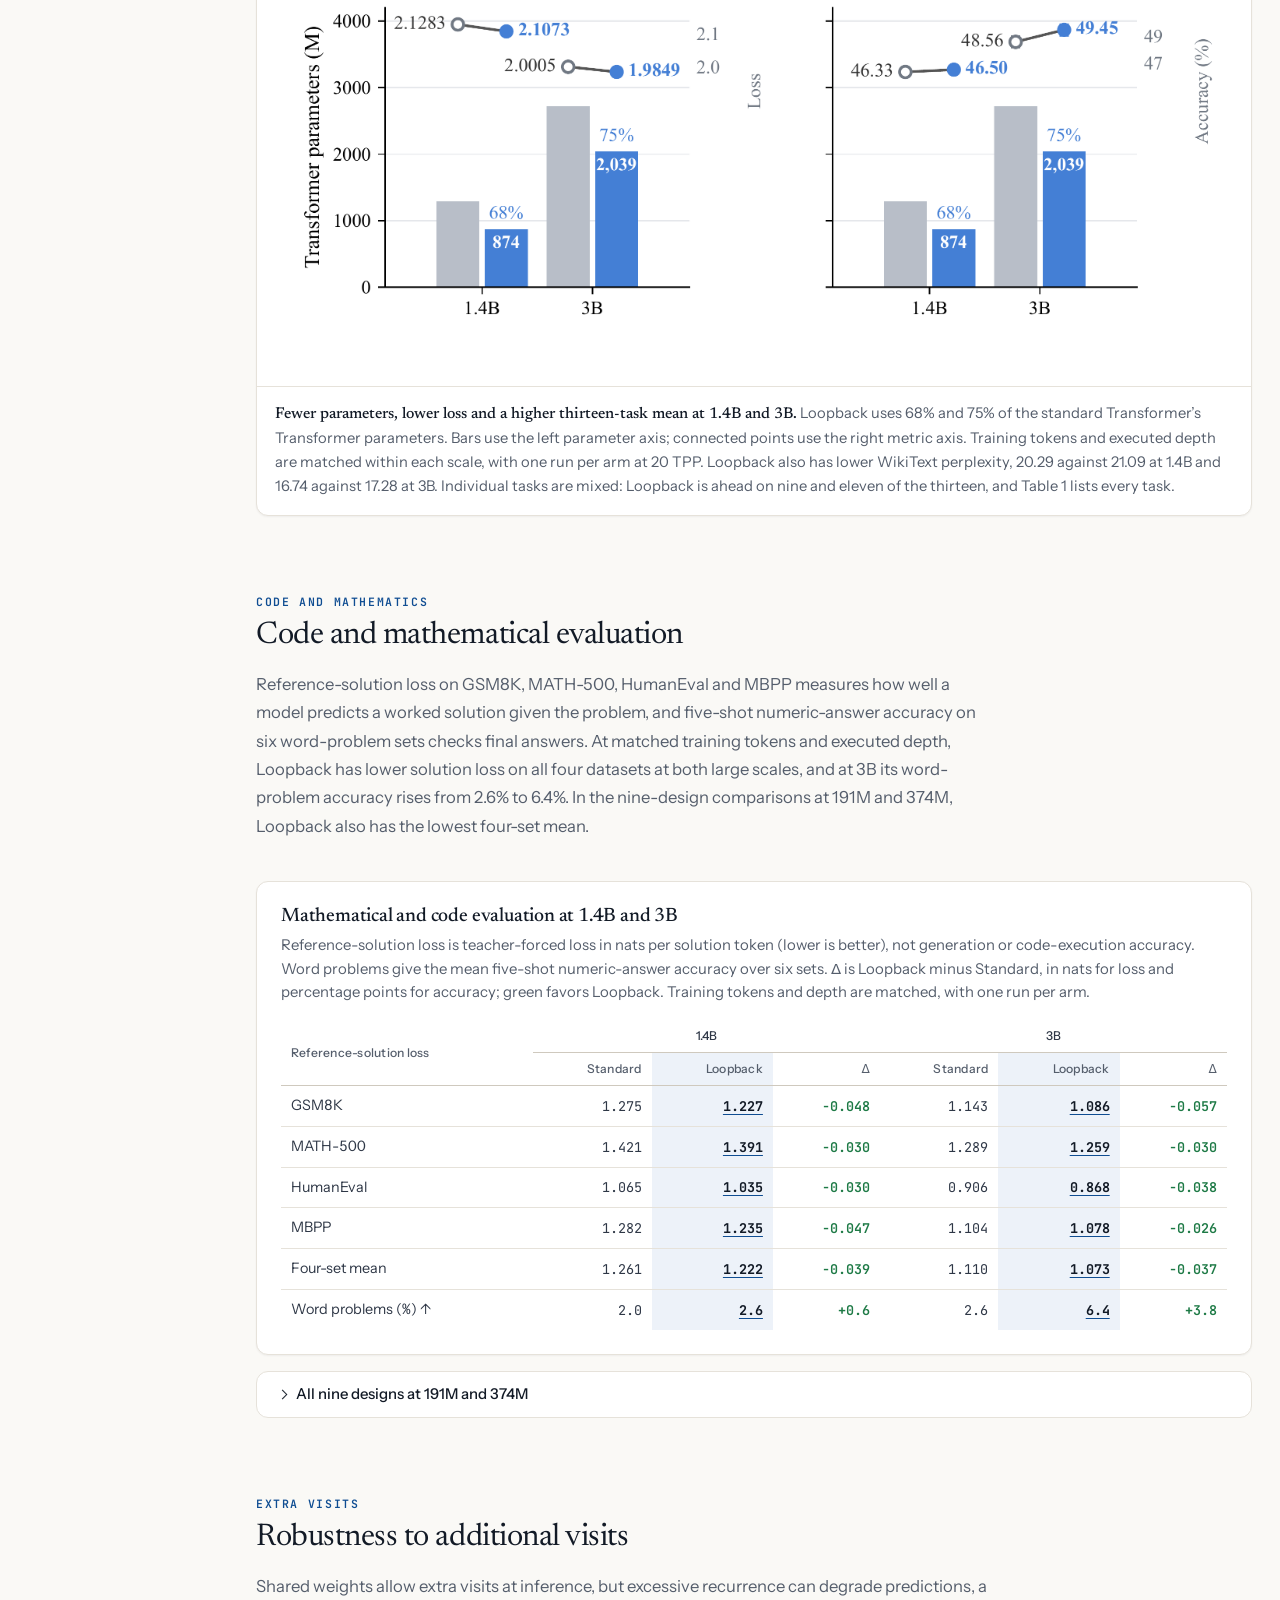
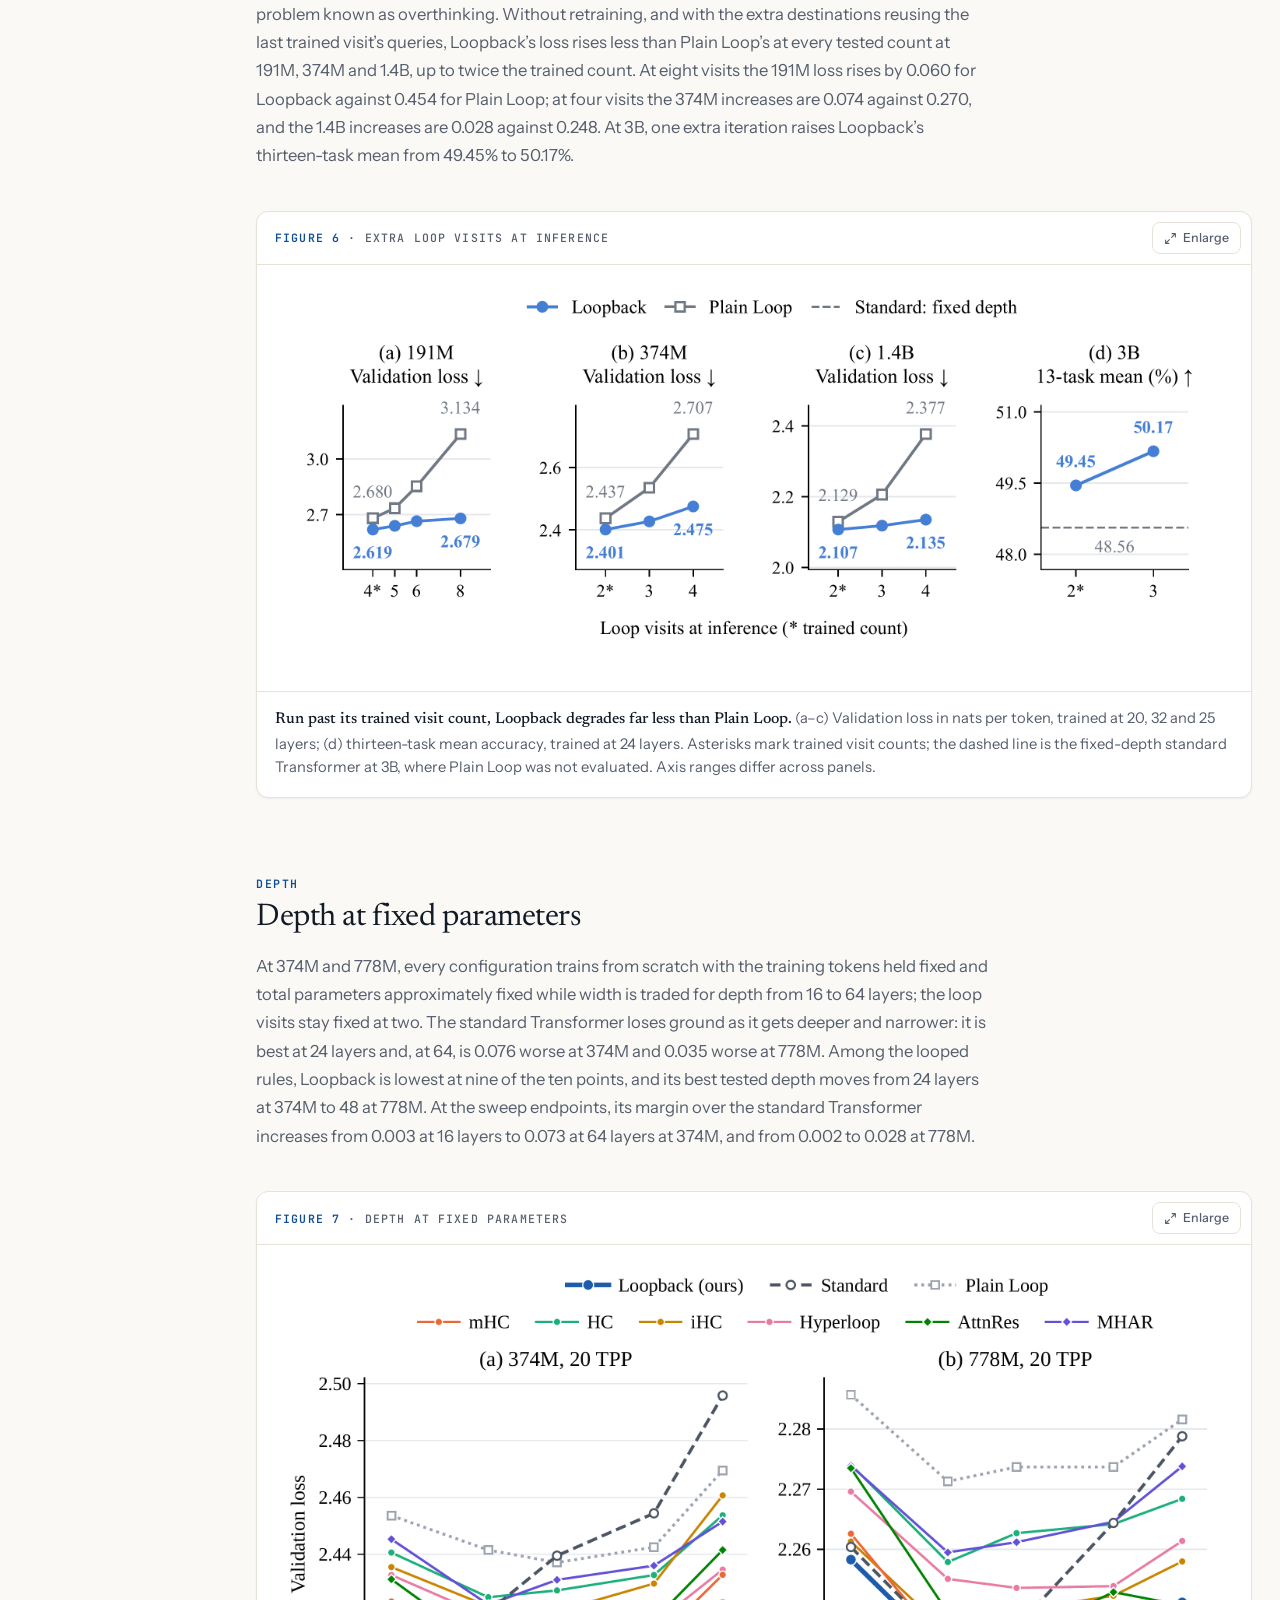
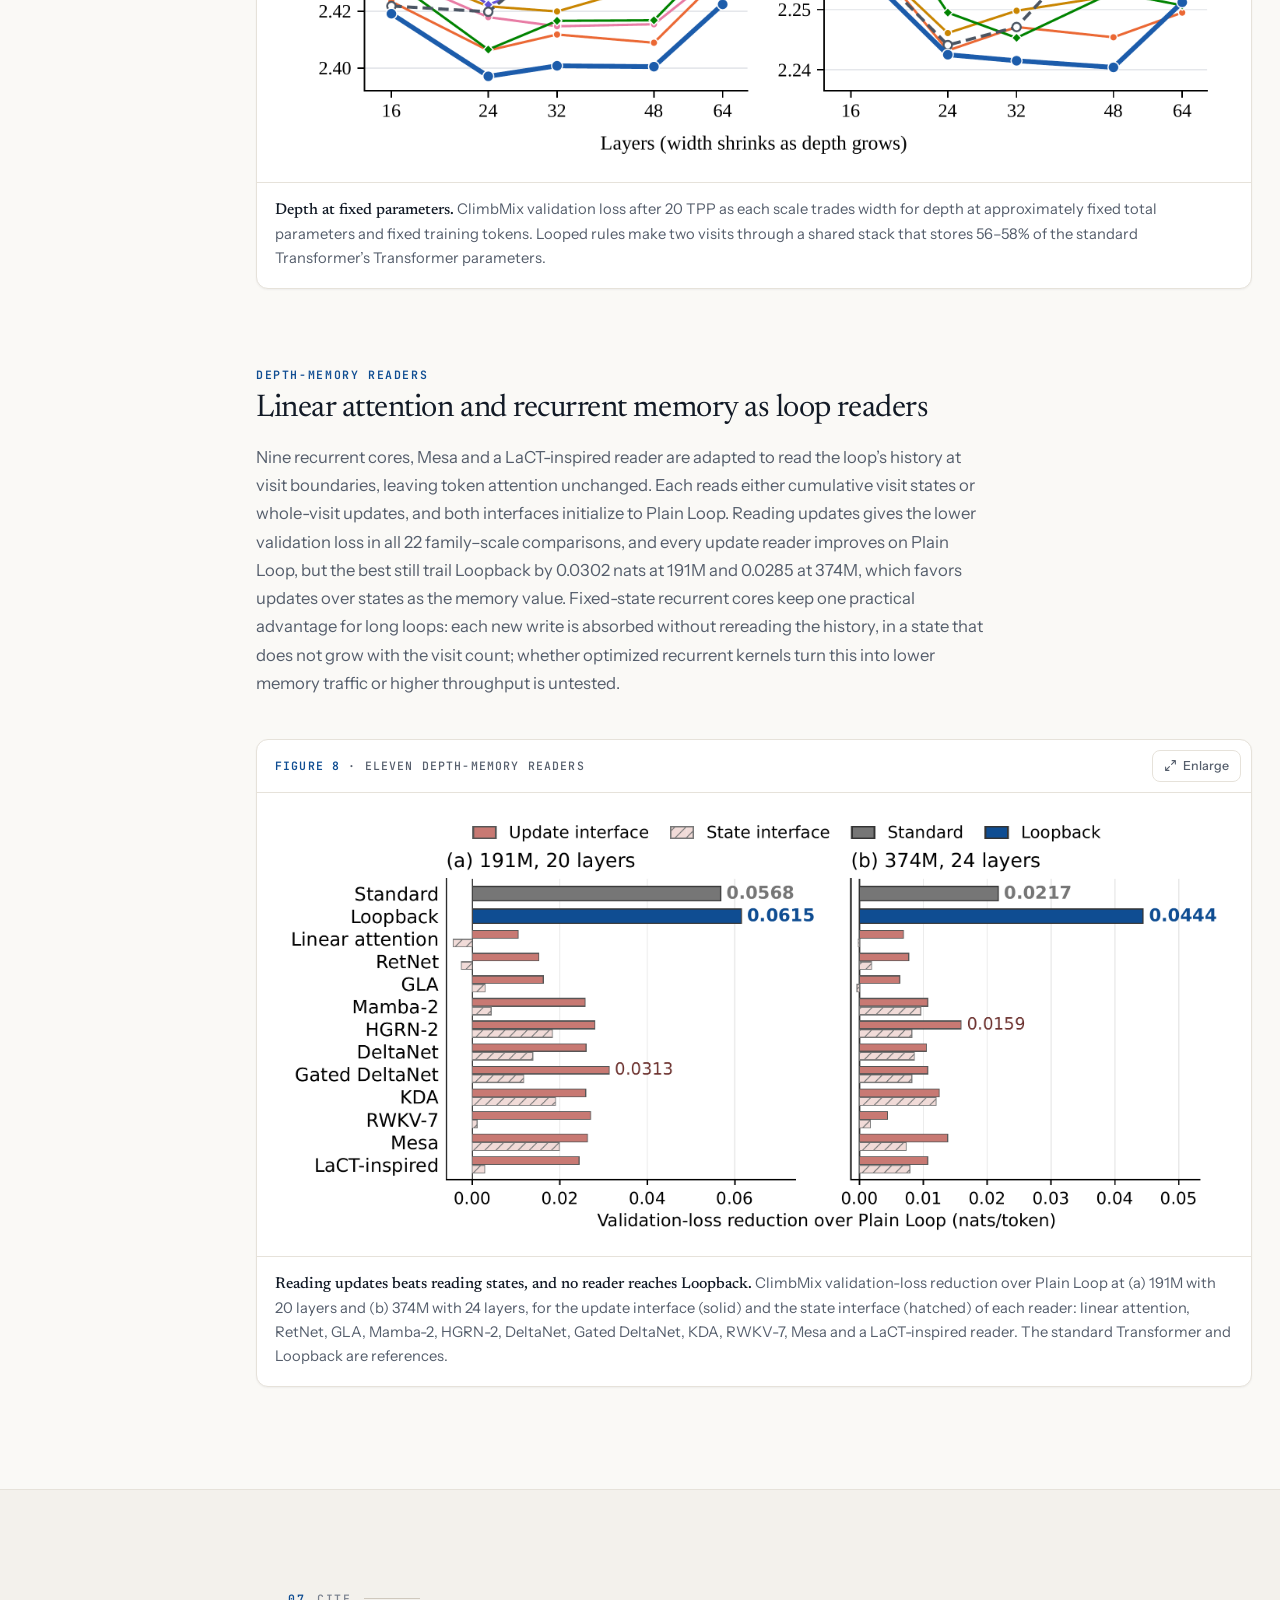
==== commit 73b00ce1: "Publish the page built from 7fe9f3b" ====
--- a/index.html
+++ b/index.html
@@ -564,10 +564,10 @@
       </figure>
     </div>
     <figure class="hero__video" id="video">
-      <video controls playsinline preload="metadata" poster="videos/loopback_promo_poster_hero.jpg?v=20261110b" aria-label="Loopback Transformer overview video with narration and captions, 2 minutes 14 seconds">
-        <source src="videos/loopback_promo.mp4?v=20261110b" type="video/mp4">
+      <video controls playsinline preload="metadata" poster="videos/loopback_promo_poster_hero.jpg?v=20261110c" aria-label="Loopback Transformer overview video with narration and captions, 2 minutes 14 seconds">
+        <source src="videos/loopback_promo.mp4?v=20261110c" type="video/mp4">
       </video>
-      <figcaption><strong>Loopback in 2:14.</strong> The memory view behind the design, how residual addition, Hyper-Connections and Attention Residuals set the same three quantities, what Loopback changes, the training curves at five scales, the main results and the depth sweep, narrated and captioned.</figcaption>
+      <figcaption><strong>Loopback in 2:14.</strong> The memory view behind the design, how the standard residual, Hyper-Connections and Attention Residuals fit one memory interface, what Loopback changes, the training curves at five scales, the main results and the depth sweep, narrated and captioned.</figcaption>
     </figure>
     <ul class="headline" aria-label="Headline numbers">
       <li><span class="headline__value"><em>40&ndash;75%</em></span><span class="headline__label">of the standard Transformer&rsquo;s Transformer parameters: <strong>56.65 vs 141.59M</strong> at 191M, <strong>2,038.58 vs 2,718.06M</strong> at 3B</span></li>
